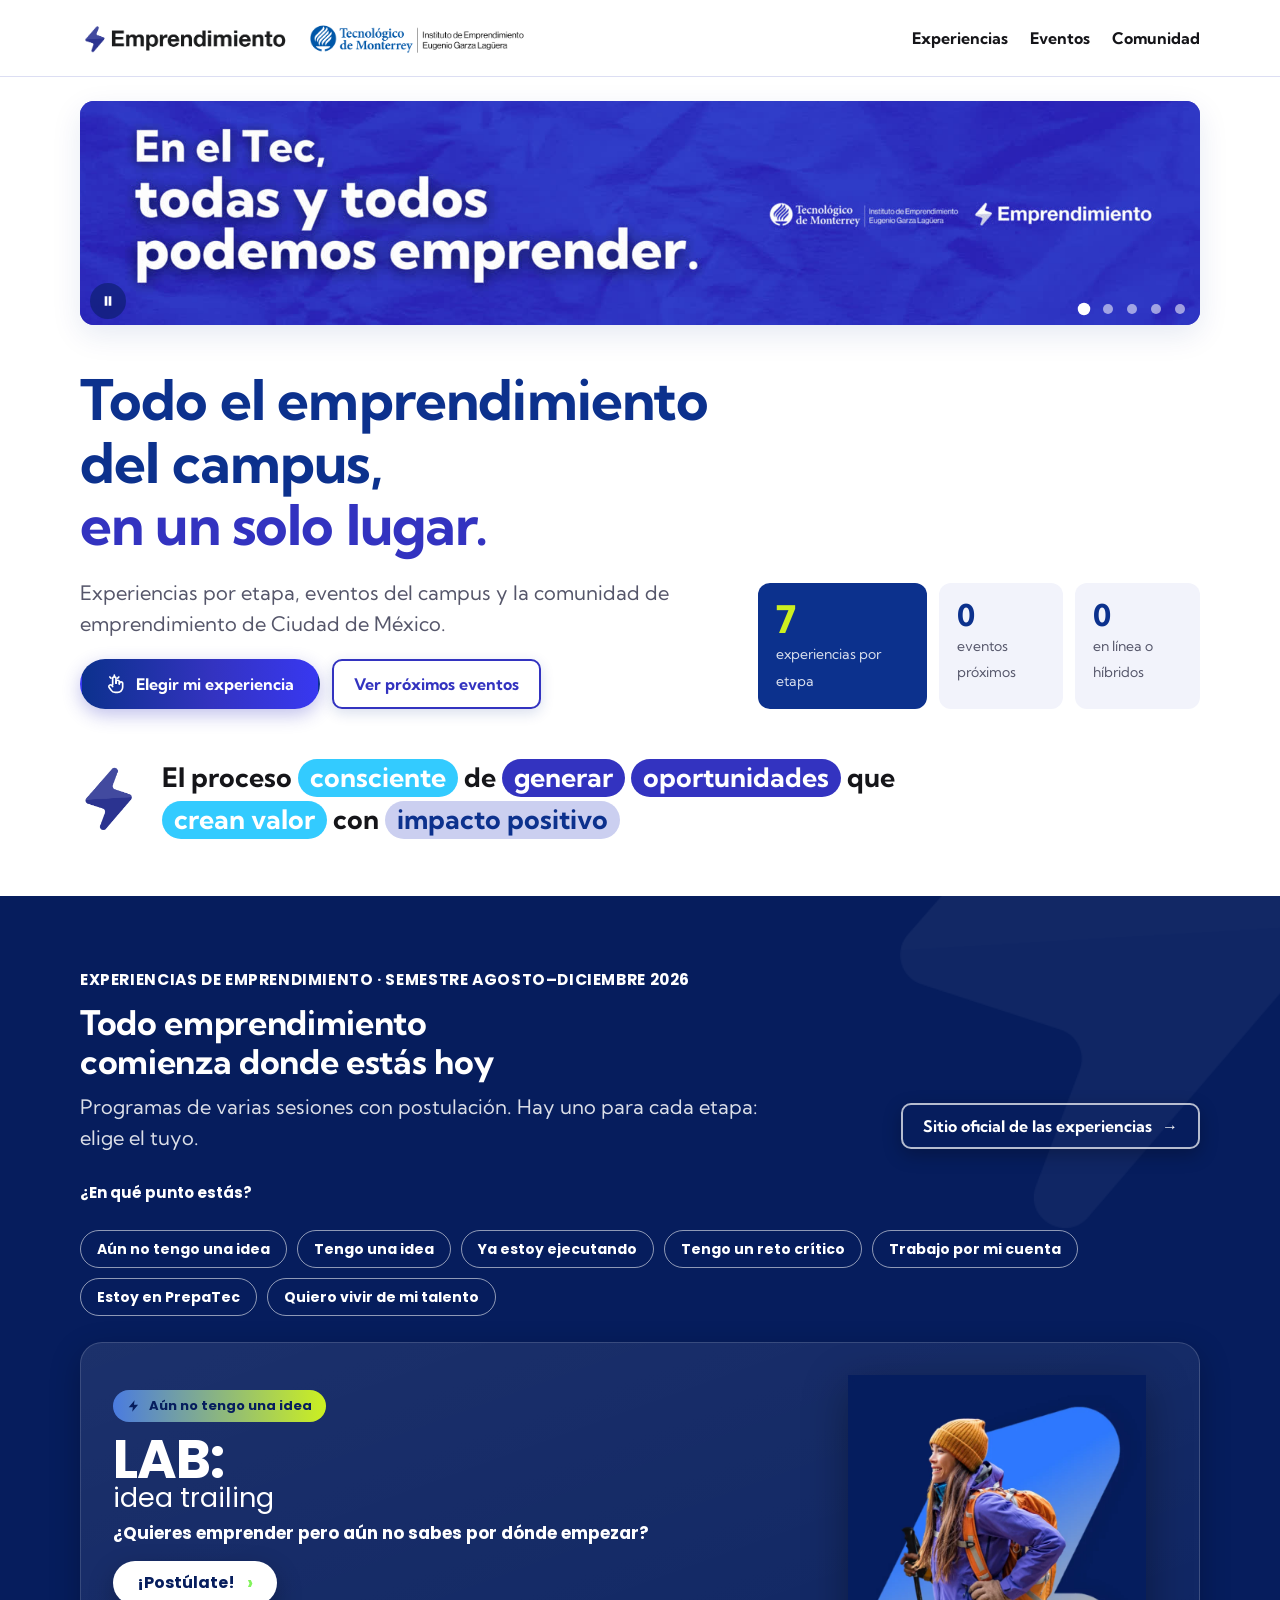
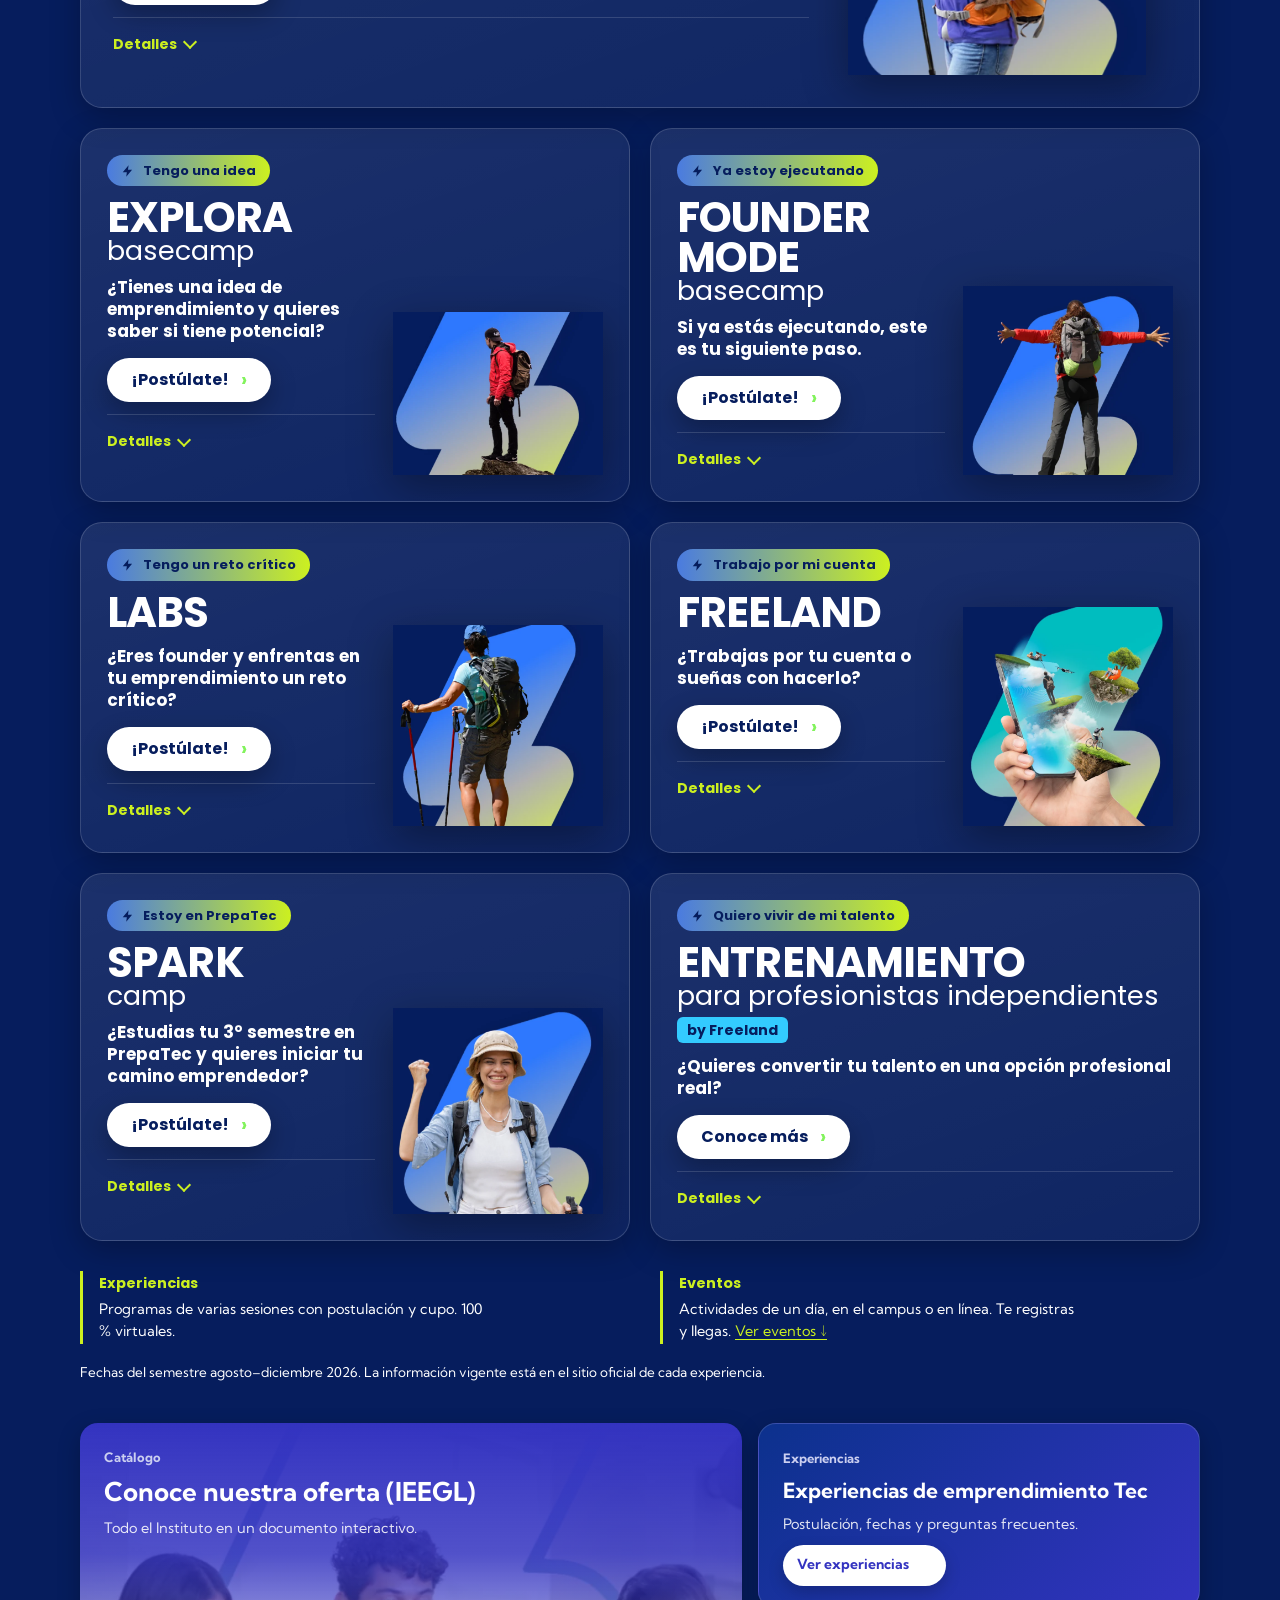
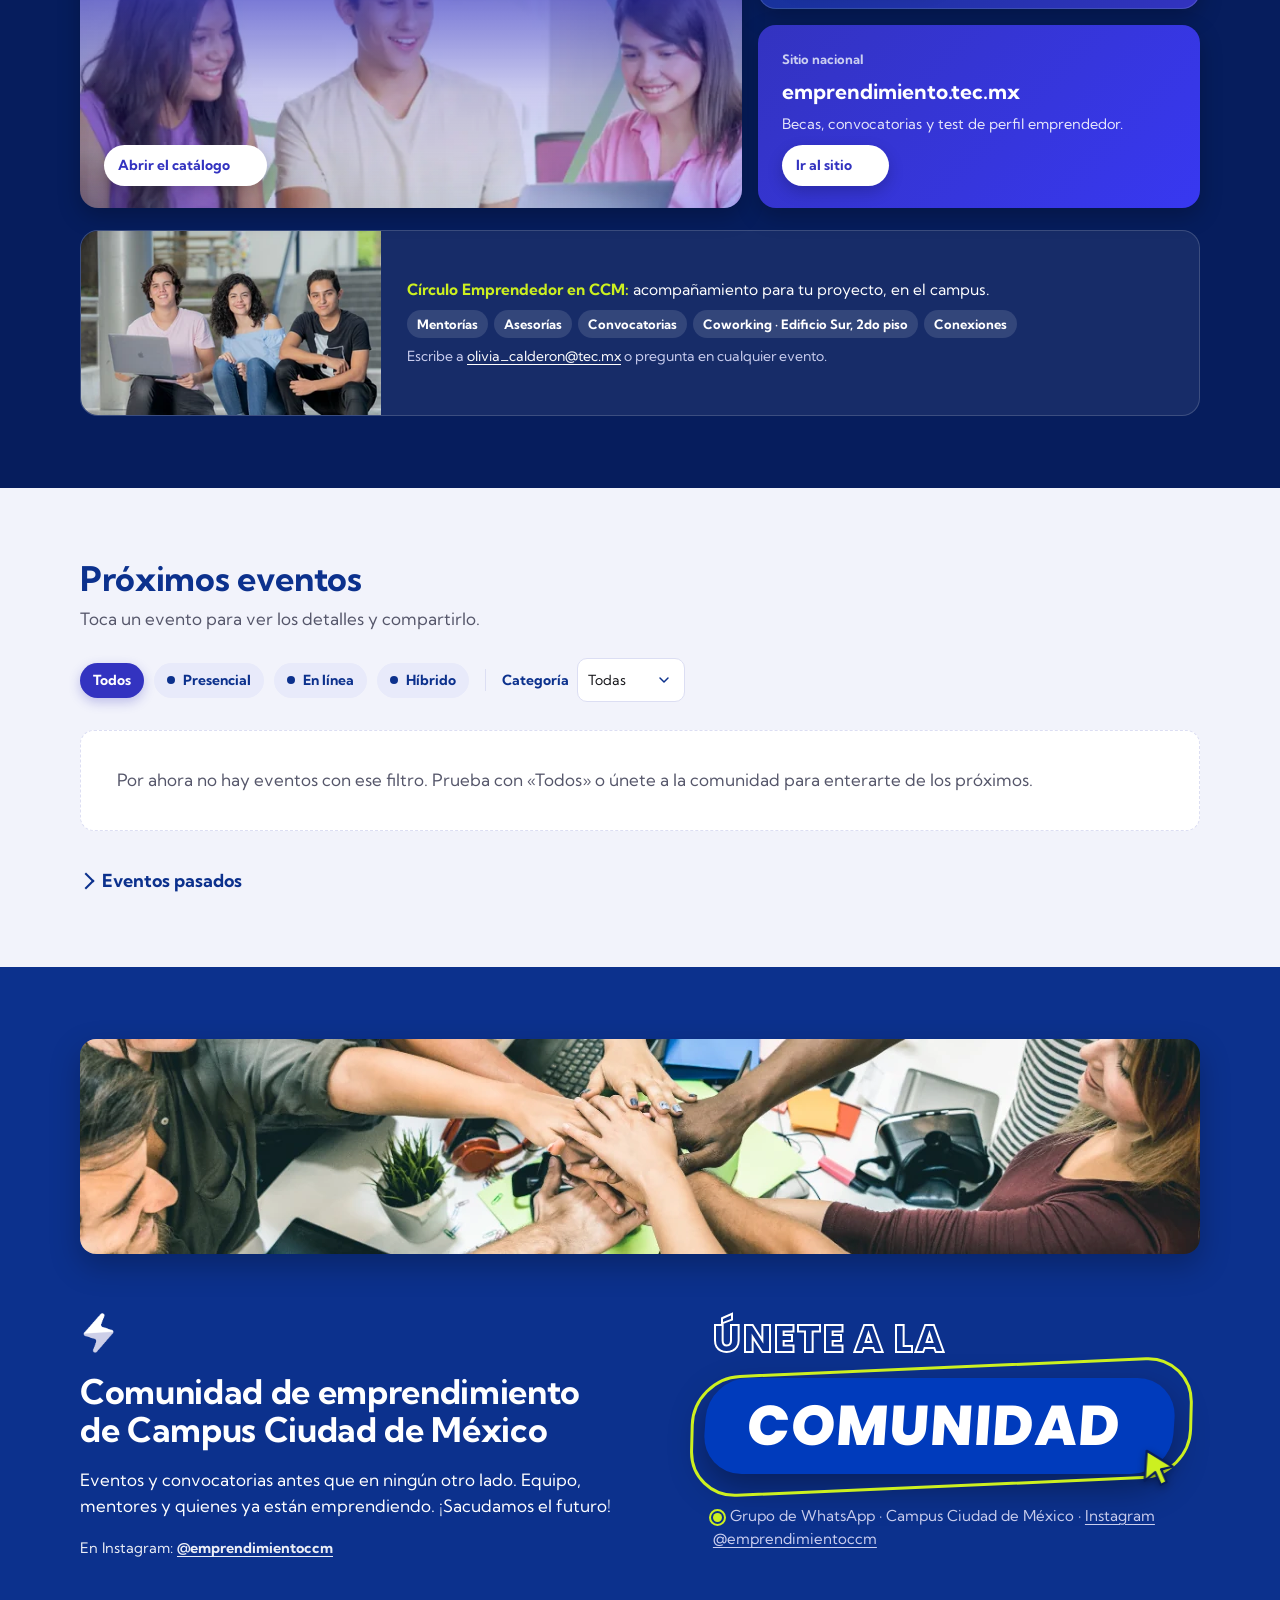
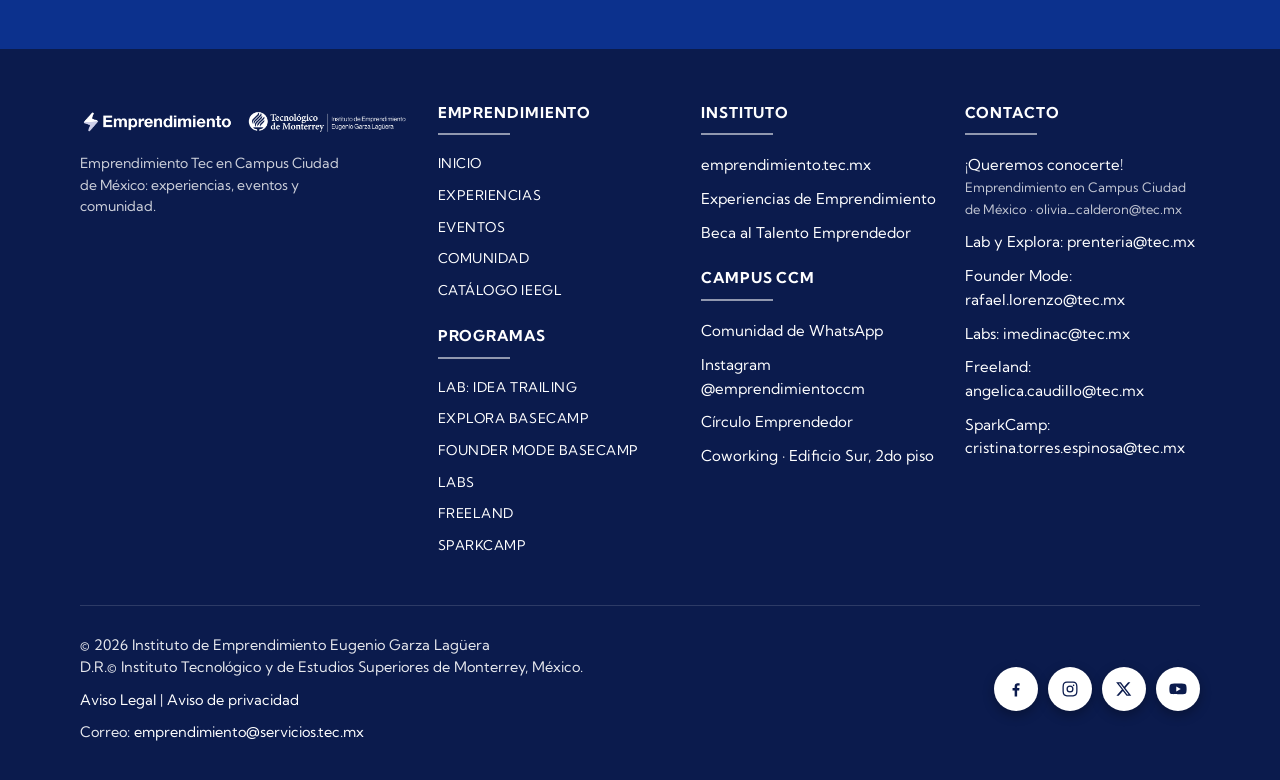
==== index.html @ 7929f02b "style(design): FINDING-006 — footer con token de color y hover lila en lugar de lima Co-Authored-By:" ====
<!doctype html>
<html lang="es">
<head>
<meta charset="utf-8">
<meta name="viewport" content="width=device-width, initial-scale=1">
<meta name="color-scheme" content="light">
<meta name="description" content="Eventos, experiencias de emprendimiento y comunidad del Instituto de Emprendimiento del Tec de Monterrey, Campus Ciudad de México.">
<meta name="theme-color" content="#3333C0">
<meta property="og:type" content="website">
<meta property="og:title" content="Emprendimiento Tec · Campus Ciudad de México">
<meta property="og:description" content="Todo el emprendimiento del campus en un solo lugar: experiencias, eventos y comunidad.">
<meta property="og:image" content="https://danielcarrascomen.github.io/emprendimiento-tec-ccm/assets/ilustracion-1.webp">
<link rel="icon" href="assets/rayo-azul.png" type="image/png">
<title>Emprendimiento Tec CCM</title>
<link rel="preconnect" href="https://fonts.googleapis.com">
<link rel="preconnect" href="https://fonts.gstatic.com" crossorigin>
<link rel="stylesheet" href="https://fonts.googleapis.com/css2?family=Kumbh+Sans:wght@400;700&family=Poppins:wght@400;700;800&display=swap">
<style>
  /* ============ Tokens — Brand Book Emprendimiento Tec 2022 V2.1 (tema claro fijo) ============ */
  :root {
    color-scheme: light;
    --indigo: #3333C0;      /* Azul Lila / Indigo — uso primario ~60% */
    --navy: #0C318D;        /* Azul Marino */
    --electric: #3838F1;    /* Azul Eléctrico */
    --cyan: #33CBFF;        /* Cyan — solo acentos, nunca texto */
    --lila: #CBCFF0;        /* Lila */
    --dark: #151519;        /* Gris Oscuro */

    --bg: #FFFFFF;
    --bg-soft: #F2F3FB;
    --surface: #FFFFFF;
    --surface-2: #F2F3FB;
    --ink: #151519;
    --ink-soft: #55566A;
    --heading: #0C318D;
    --accent: #3333C0;
    --line: #DCDEF3;
    --chip-bg: #E8EAFA;
    --chip-ink: #0C318D;
    --footer-bg: #0B1B4D;
    --footer-ink: #FFFFFF;
    --focus: #33CBFF;
    --shadow: 0 10px 30px rgba(12, 49, 141, .10);
    --btn-shadow: 0 4px 14px rgba(12, 49, 141, .16);
    --btn-shadow-hover: 0 10px 24px rgba(12, 49, 141, .24);
    /* Tokens de sistema (radio, sombra, espaciado, movimiento) */
    --r-sm: 8px; --r-md: 12px; --r-lg: 16px; --r-xl: 22px; --r-pill: 999px;
    --sh-sm: 0 2px 8px rgba(12, 49, 141, .08); --sh-md: 0 10px 30px rgba(12, 49, 141, .10); --sh-lg: 0 18px 44px rgba(12, 49, 141, .16);
    --sp-1: 4px; --sp-2: 8px; --sp-3: 12px; --sp-4: 16px; --sp-5: 24px; --sp-6: 32px; --sp-7: 48px; --sp-8: 72px;
    --ease: cubic-bezier(.2, .7, .2, 1); --t-fast: 150ms; --t-base: 220ms;
    --ring: 0 0 0 4px rgba(51, 51, 192, .18);
    --danger: #B3261E;
    /* Experiencias (UI del sitio del Instituto) */
    --xp-navy: #061D5D; --xp-lime: #CCF020; --xp-green: #82F35C; --xp-orange: #FFB548; --xp-oval: #497DE2; --xp-blue: #4A7BE0;
  }

  /* ============ Base ============ */
  * { box-sizing: border-box; }
  [hidden] { display: none !important; }
  html { scroll-behavior: smooth; }
  body {
    margin: 0;
    background: var(--bg);
    color: var(--ink);
    font-family: "Kumbh Sans", "Segoe UI", Roboto, Helvetica, Arial, sans-serif;
    font-size: 17px;
    line-height: 1.55;
    text-align: left;
    -webkit-font-smoothing: antialiased;
    overflow-x: hidden;
  }
  h1, h2, h3, h4 { margin: 0; color: var(--heading); font-weight: 700; line-height: 1.12; text-wrap: balance; }
  h1 { font-size: clamp(32px, 5vw, 56px); letter-spacing: -0.015em; }
  h2 { font-size: clamp(26px, 3.2vw, 34px); letter-spacing: -0.01em; }
  h3 { font-size: 20px; }
  p { margin: 0; }
  a { color: var(--accent); text-decoration-thickness: 1px; text-underline-offset: 3px; }
  .dark-links a { color: var(--lila); }
  img, video { display: block; max-width: 100%; }
  button { font: inherit; }
  :focus-visible { outline: 3px solid var(--focus); outline-offset: 2px; border-radius: 6px; }
  a, button, input, select, textarea, label { touch-action: manipulation; }
  section[id], [id="top"] { scroll-margin-top: 84px; }
  .skip { position: absolute; left: 12px; top: -60px; z-index: 100; background: var(--navy); color: #fff; padding: 10px 14px; border-radius: 8px; font-weight: 700; text-decoration: none; transition: top .15s; }
  .skip:focus { top: 12px; }
  .card:has(h3 a:focus-visible) { outline: 3px solid var(--focus); outline-offset: 2px; }
  .card h3 a:focus-visible { outline: none; }
  .ilu-pick label:has(input:focus-visible), .ilu-preview:has(input:focus-visible) { outline: 3px solid var(--focus); outline-offset: 2px; }
  .wrap { width: min(1120px, 100% - 40px); margin-inline: auto; }
  @media (max-width: 480px) { .wrap { width: min(1120px, 100% - 28px); } }
  .muted { color: var(--ink-soft); }
  .lede { font-size: clamp(17px, 1.6vw, 20px); max-width: 62ch; color: var(--ink-soft); }
  .stack { display: grid; gap: 14px; }
  section { padding-block: 72px; }
  @media (max-width: 720px) { section { padding-block: 48px; } }

  /* ============ Botones y chips ============ */
  .btn {
    display: inline-flex; align-items: center; justify-content: center; gap: 10px;
    padding: 13px 20px; border-radius: 10px; border: 2px solid transparent;
    font-weight: 700; font-size: 16px; line-height: 1; cursor: pointer; text-decoration: none; min-height: 44px; user-select: none;
    box-shadow: var(--btn-shadow);
    transition: transform var(--t-fast) var(--ease), box-shadow var(--t-fast) var(--ease), background var(--t-fast) var(--ease), color var(--t-fast) var(--ease);
  }
  .btn:hover { transform: translateY(-1px); box-shadow: var(--btn-shadow-hover); }
  .btn:active { transform: translateY(0) scale(.98); box-shadow: var(--btn-shadow); }
  .btn:focus-visible { outline: none; box-shadow: var(--ring), var(--btn-shadow); }
  /* Botón primario: degradado oficial Indigo → Azul Eléctrico (brandbook p.12) */
  .btn-primary {
    background: linear-gradient(90deg, var(--navy) 0%, var(--indigo) 55%, var(--electric) 100%);
    color: #FFFFFF; border-color: transparent; border-radius: 999px; padding-inline: 24px;
    box-shadow: 0 6px 18px rgba(51, 51, 192, .30);
  }
  .btn-primary.btn-sm { padding-inline: 18px; }
  .btn .hand { width: 20px; height: 20px; flex: none; }
  .btn-primary:hover { box-shadow: 0 12px 28px rgba(56, 56, 241, .40); transform: translateY(-2px); }
  .btn-primary:active { transform: translateY(0); }
  .btn .arrow { transition: transform .15s ease; }
  .btn:hover .arrow { transform: translateX(3px); }
  .btn-secondary { background: var(--surface); color: var(--indigo); border-color: var(--indigo); }
  .btn-secondary:hover { background: var(--chip-bg); }
  .btn-white { background: #FFFFFF; color: var(--indigo); box-shadow: 0 6px 18px rgba(0, 0, 0, .25); }
  .btn-sm { padding: 9px 14px; font-size: 14px; border-radius: var(--r-sm); min-height: 40px; }
  @media (pointer: coarse) { .btn-sm { min-height: 44px; } .chip { min-height: 44px; padding-block: 8px; } .xp-tab { min-height: 44px; } nav.main a { padding: 12px 4px; } .prog-more summary { min-height: 44px; } .ev-back { min-height: 44px; } }
  .btn-ghost { background: var(--surface); color: var(--ink); border-color: var(--line); }
  .btn-ghost:hover { border-color: var(--indigo); color: var(--indigo); }
  .btn-danger { background: var(--surface); color: var(--danger); border-color: var(--line); }
  .btn-danger:hover { background: #FDECEC; border-color: var(--danger); }
  .btn[disabled] { opacity: .55; cursor: not-allowed; transform: none; }

  .chip {
    display: inline-flex; align-items: center; gap: 8px;
    padding: 6px 12px; border-radius: 999px; font-size: 14px; font-weight: 700;
    background: var(--chip-bg); color: var(--chip-ink); border: 1px solid transparent; cursor: pointer;
    transition: background var(--t-fast) var(--ease), color var(--t-fast) var(--ease), box-shadow var(--t-fast) var(--ease);
  }
  .filters .chip:hover { background: var(--lila); }
  .chip:focus-visible { outline: none; box-shadow: var(--ring); }
  .chip[aria-pressed="true"] { background: var(--indigo); color: #FFFFFF; box-shadow: 0 4px 12px rgba(51, 51, 192, .28); }
  .dot { width: 8px; height: 8px; border-radius: 50%; background: currentColor; }

  /* ============ Header ============ */
  header.site { position: sticky; top: 0; z-index: 20; background: var(--bg); border-bottom: 1px solid var(--line); }
  header.site .wrap { display: flex; align-items: center; justify-content: space-between; gap: 16px; min-height: 76px; }
  .brand { display: flex; align-items: center; padding-block: 6px; }
  .brand img { height: 44px; width: auto; max-width: none; }
  .brand-compact, .brand-icon { display: none; }
  @media (max-width: 900px) { .brand-wide { display: none; } .brand-compact { display: block; } }
  @media (max-width: 480px) { .brand-compact { display: none; } .brand-icon { display: block; height: 34px; } nav.main { gap: 16px; } nav.main a { font-size: 14px; } }
  @media (max-width: 760px) { .brand img { height: 36px; } header.site .wrap { min-height: 62px; } }
  nav.main { display: flex; gap: 22px; align-items: center; }
  nav.main a { color: var(--ink); text-decoration: none; font-weight: 700; font-size: 16px; white-space: nowrap; }
  nav.main a:hover { color: var(--accent); text-decoration: underline; }
  @media (max-width: 760px) { nav.main { gap: 14px; } nav.main a { font-size: 14px; } }
  @media (max-width: 380px) { nav.main { gap: 10px; } nav.main a { font-size: 13px; } }

  /* ============ Hero ============ */
  .hero { padding-block: 24px 56px; }
  .carousel { position: relative; aspect-ratio: 5 / 1; border-radius: 14px; overflow: hidden; background: var(--indigo); box-shadow: var(--shadow); }
  .carousel .slide { position: absolute; inset: 0; opacity: 0; transition: opacity .8s ease; }
  .carousel .slide.on { opacity: 1; }
  .carousel img, .carousel video { width: 100%; height: 100%; object-fit: cover; object-position: center; background: var(--indigo); }
  .carousel .dots { position: absolute; right: 8px; bottom: 0; display: flex; gap: 0; align-items: center; }
  .carousel .dots button { width: 24px; height: 32px; border: 0; background: transparent; cursor: pointer; padding: 0; display: grid; place-items: center; }
  .carousel .dots button::before { content: ""; width: 10px; height: 10px; border-radius: 50%; background: rgba(255,255,255,.55); transition: transform .15s, background .15s; }
  .carousel .dots button[aria-current="true"]::before { background: #FFFFFF; transform: scale(1.25); }
  .carousel .dots button:focus-visible { outline-offset: -3px; }
  .carousel .pause { position: absolute; left: 10px; bottom: 6px; width: 36px; height: 36px; border-radius: 50%; border: 0; background: rgba(6, 29, 93, .55); color: #fff; cursor: pointer; display: grid; place-items: center; padding: 0; backdrop-filter: blur(4px); }
  .carousel .pause svg { width: 16px; height: 16px; fill: currentColor; }
  .carousel .pause:hover { background: rgba(6, 29, 93, .8); }
  @media (pointer: coarse) { .carousel .dots button { width: 28px; height: 44px; } .carousel .pause { width: 44px; height: 44px; } }
  /* Celular: el banner ocupa todo el ancho y se recorta al lado del texto (versión "movil" del video, 3:1) */
  @media (max-width: 640px) {
    .hero { padding-top: 0; }
    .carousel { aspect-ratio: 3 / 1; border-radius: 0; width: 100vw; margin-left: calc(50% - 50vw); box-shadow: none; }
    .carousel .slide.contain img { object-fit: contain; }
    .carousel .dots { right: 10px; bottom: 8px; }
  }
  .hero-grid { display: grid; grid-template-columns: 1.3fr .9fr; gap: 40px; align-items: end; margin-top: 44px; }
  @media (max-width: 860px) { .hero-grid { grid-template-columns: 1fr; gap: 26px; margin-top: 30px; } }
  .hero-copy { display: grid; gap: 20px; }
  .hero-copy h1 span { color: var(--accent); display: inline-block; }
  .cta-row { display: flex; flex-wrap: wrap; gap: 12px; }
  @media (max-width: 480px) { .cta-row .btn { width: 100%; } }
  .stats { display: grid; grid-template-columns: 1.35fr 1fr 1fr; gap: 12px; }
  .stats .stat:first-child { background: var(--navy); color: #fff; }
  .stats .stat:first-child b { color: var(--xp-lime); font-size: 38px; }
  .stats .stat:first-child span { color: rgba(255,255,255,.85); }
  .stat { background: var(--surface-2); border-radius: 12px; padding: 16px 18px; }
  .stat b { display: block; font-size: 30px; color: var(--heading); font-variant-numeric: tabular-nums; line-height: 1.1; }
  .stat span { font-size: 14px; color: var(--ink-soft); }
  @media (max-width: 480px) { .stats { grid-template-columns: 1fr 1fr; } .stats .stat:last-child { grid-column: 1 / -1; } }

  .definicion { display: flex; align-items: center; gap: 24px; margin-top: 48px; }
  .def-rayo { height: 70px; width: auto; flex: none; animation: float 5s var(--ease) infinite; }
  @keyframes float { 0%, 100% { transform: translateY(0) rotate(-2deg); } 50% { transform: translateY(-6px) rotate(2deg); } }
  .definicion p { font-weight: 700; font-size: clamp(19px, 2.1vw, 27px); line-height: 1.55; color: var(--ink); max-width: 46ch; }
  .definicion mark { color: #FFFFFF; padding: 1px 12px 3px; border-radius: 999px; font-weight: 700; white-space: nowrap; }
  .m-cyan { background: var(--cyan); } .m-indigo { background: var(--indigo); } .m-lila { background: var(--lila); color: var(--navy) !important; }
  @media (max-width: 560px) { .definicion { flex-direction: column; align-items: flex-start; gap: 14px; margin-top: 36px; } .def-rayo { height: 52px; } .definicion mark { padding-inline: 8px; } }

  /* ============ Experiencias de Emprendimiento — programas estrella (UI del sitio del Instituto) ============ */
  .sr-only { position: absolute; width: 1px; height: 1px; overflow: hidden; clip: rect(0 0 0 0); white-space: nowrap; }
  .xp { background: var(--xp-navy); color: #FFFFFF; position: relative; overflow: hidden; }
  .xp::before { content: ""; position: absolute; right: -8%; top: -10%; width: 42vw; max-width: 620px; aspect-ratio: 421 / 507; background: url("assets/rayo-blanco.png") center / contain no-repeat; opacity: .05; pointer-events: none; }
  .xp .wrap { position: relative; }
  .xp h2, .xp h3, .xp p { color: #FFFFFF; }
  .xp .lede { color: rgba(255, 255, 255, .86); }
  .xp-eyebrow { font-family: Poppins, "Kumbh Sans", sans-serif; font-size: 15.5px; color: var(--xp-lime); font-weight: 700; margin-bottom: 12px; text-transform: uppercase; letter-spacing: .04em; }
  .xp-outline { color: #FFFFFF; border-color: rgba(255, 255, 255, .7); background: transparent; box-shadow: 0 6px 18px rgba(0, 0, 0, .25); }
  .xp-outline:hover { border-color: #FFFFFF; background: rgba(255, 255, 255, .08); }
  .xp-tabs { display: flex; flex-wrap: wrap; gap: 10px; margin: 26px 0 6px; }
  .xp-tabs-label { font-family: Poppins, "Kumbh Sans", sans-serif; font-weight: 700; font-size: 15px; color: var(--xp-lime); margin-top: 28px; }
  .xp-tab { font: 700 14px/1 Poppins, "Kumbh Sans", sans-serif; color: #FFFFFF; background: transparent; border: 1.5px solid rgba(255, 255, 255, .55); border-radius: 999px; padding: 11px 16px; cursor: pointer; transition: background .15s, color .15s, border-color .15s; }
  .xp-tab:hover { border-color: #FFFFFF; }
  .xp-tab[aria-pressed="true"] { background: var(--xp-lime); color: var(--xp-navy); border-color: var(--xp-lime); }
  @media (max-width: 480px) { .xp-tab { padding: 9px 13px; font-size: 13px; } }

  .xp-note { display: grid; grid-template-columns: 1fr 1fr; gap: 20px 40px; margin-top: 30px; }
  @media (max-width: 720px) { .xp-note { grid-template-columns: 1fr; } }
  .xp-note div { border-left: 3px solid var(--xp-lime); padding: 2px 0 2px 16px; font-size: 14.5px; line-height: 1.5; max-width: 52ch; }
  .xp-note b { color: var(--xp-lime); display: block; margin-bottom: 4px; font-family: Poppins, "Kumbh Sans", sans-serif; }

  .prog-grid { display: grid; grid-template-columns: 1fr 1fr; gap: 20px; margin-top: 26px; }
  @media (max-width: 900px) { .prog-grid { grid-template-columns: 1fr; } }
  .prog {
    position: relative; display: grid; grid-template-columns: 1fr 210px; gap: 18px; padding: 26px;
    background: linear-gradient(160deg, rgba(255,255,255,.09), rgba(255,255,255,.04)); border: 1px solid rgba(255, 255, 255, .16); border-radius: 22px; overflow: hidden;
    box-shadow: 0 10px 30px rgba(0, 0, 0, .25); transition: transform .18s ease, box-shadow .18s ease, border-color .18s ease; scroll-margin-top: 90px;
  }
  .prog:hover { transform: translateY(-3px); box-shadow: 0 18px 40px rgba(0, 0, 0, .35); border-color: rgba(204, 240, 32, .55); }
  .prog.hl { border-color: var(--xp-lime); box-shadow: 0 0 0 3px rgba(204, 240, 32, .35), 0 18px 40px rgba(0, 0, 0, .35); }
  .prog.compact { grid-template-columns: 1fr; }
  @media (min-width: 901px) { .prog.featured { grid-column: 1 / -1; grid-template-columns: 1.25fr 340px; padding: 32px; } .prog.featured .prog-body { align-content: center; } .prog.featured .prog-art { align-items: center; } .prog.featured .prog-art img { max-height: 300px; } .prog.featured .xp-wm .top { font-size: clamp(38px, 4.2vw, 54px); } .prog.featured .prog-desc { font-size: 16px; max-width: 60ch; } }
  .prog-art { display: flex; align-items: flex-end; justify-content: center; min-height: 250px; }
  .prog-art img { max-height: 250px; width: auto; max-width: 100%; object-fit: contain; margin-inline: auto; filter: drop-shadow(0 12px 22px rgba(0,0,0,.35)); }
  @media (max-width: 560px) { .prog { grid-template-columns: 1fr; padding: 20px; } .prog-art { order: -1; min-height: 190px; } .prog-art img { max-height: 190px; } }
  .prog-body { display: grid; gap: 12px; align-content: start; font-family: Poppins, "Kumbh Sans", sans-serif; min-width: 0; }
  .prog-stage { display: inline-flex; align-items: center; gap: 8px; width: max-content; max-width: 100%; background: linear-gradient(90deg, var(--xp-blue), var(--xp-lime)); color: var(--xp-navy); font: 700 13px/1.2 Poppins, "Kumbh Sans", sans-serif; padding: 8px 14px; border-radius: 999px; }
  .prog-stage svg { width: 14px; height: 14px; flex: none; fill: var(--xp-navy); }
  .xp-wm { line-height: .95; text-wrap: balance; }
  .xp-wm .top { display: block; font-weight: 700; font-size: clamp(30px, 3.4vw, 42px); letter-spacing: -0.02em; text-transform: uppercase; }
  .xp-wm .sub { display: block; font-weight: 400; font-size: clamp(20px, 2.2vw, 27px); }
  .prog-q { font-weight: 700; font-size: 17px; line-height: 1.3; }
  .xp-punch { font-weight: 800; text-transform: uppercase; font-size: clamp(17px, 1.7vw, 21px); line-height: 1.1; letter-spacing: -0.01em; display: grid; gap: 3px; max-width: 26ch; margin: 0; }
  .xp-punch .lime { color: var(--xp-lime); } .xp-punch .green { color: var(--xp-green); } .xp-punch .orange { color: var(--xp-orange); } .xp-punch .white { color: #FFFFFF; }
  .xp-punch .oval { position: relative; display: inline-block; }
  .xp-punch .oval svg { position: absolute; left: -5%; top: -22%; width: 110%; height: 144%; pointer-events: none; overflow: visible; }
  .prog-desc { font-size: 15px; color: rgba(255, 255, 255, .92); line-height: 1.5; }
  .prog-facts { list-style: none; margin: 0; padding: 0; display: grid; gap: 7px; font-size: 14px; }
  .prog-facts li { display: flex; gap: 8px; align-items: flex-start; line-height: 1.4; }
  .prog-facts li::before { content: ""; width: 13px; height: 15px; flex: none; margin-top: 3px; background: url("assets/rayo-blanco.png") center / contain no-repeat; }
  .prog-para { font-size: 13.5px; color: var(--lila); line-height: 1.45; }
  .prog-para b { color: var(--xp-lime); }
  .prog-cta { display: flex; flex-wrap: wrap; gap: 12px 18px; align-items: center; margin-top: 4px; }
  .xp-pill { display: inline-flex; align-items: center; gap: 12px; background: #FFFFFF; color: var(--xp-navy); font: 700 16px/1 Poppins, "Kumbh Sans", sans-serif; padding: 14px 24px; border-radius: 999px; text-decoration: none; box-shadow: 0 10px 26px rgba(0, 0, 0, .28); transition: transform .15s ease, box-shadow .15s ease; }
  .xp-pill:hover { transform: translateY(-2px); box-shadow: 0 16px 34px rgba(0, 0, 0, .35); }
  .xp-pill .tick { color: var(--xp-green); font-size: 1.15em; line-height: 0; }
  .xp-more { font-family: Poppins, "Kumbh Sans", sans-serif; color: rgba(255, 255, 255, .9); font-size: 14px; }
  .prog-contact { font-size: 13px; color: rgba(255, 255, 255, .75); }
  .prog-by { display: inline-block; width: max-content; background: var(--cyan); color: var(--xp-navy); font: 700 14px/1 Poppins, "Kumbh Sans", sans-serif; padding: 6px 10px; border-radius: 6px; margin-top: -4px; }
  .prog-more { display: grid; gap: 10px; border-top: 1px solid rgba(255,255,255,.14); padding-top: 10px; }
  .prog-more summary { cursor: pointer; list-style: none; font: 700 14px/1 Poppins, "Kumbh Sans", sans-serif; color: var(--xp-lime); display: inline-flex; align-items: center; gap: 8px; min-height: 32px; width: max-content; }
  .prog-more summary::-webkit-details-marker { display: none; }
  .prog-more summary::after { content: ""; width: 8px; height: 8px; border-right: 2px solid currentColor; border-bottom: 2px solid currentColor; transform: rotate(45deg); transition: transform .2s var(--ease); margin-top: -3px; }
  .prog-more[open] summary::after { transform: rotate(-135deg); margin-top: 3px; }
  .prog-more summary:hover { text-decoration: underline; }
  .prog-contact a { color: var(--lila); }
  .xp-foot { margin-top: 18px; font-size: 13.5px; color: rgba(255,255,255,.7); }

  /* Recursos: tarjetas-botón con el degradado oficial */
  .resources { margin-top: 40px; display: grid; grid-template-columns: 1.5fr 1fr; gap: 16px; }
  .resources .res:first-child { grid-row: span 2; background: linear-gradient(180deg, var(--indigo) 0%, rgba(51,51,192,.85) 34%, rgba(51,51,192,.25) 70%, rgba(51,51,192,.1) 100%), url("assets/catalogo-portada.webp") center bottom / cover no-repeat; min-height: 380px; }
  .resources .res:first-child .go { background: #fff; }
  .resources .res:first-child b { font-size: 26px; }
  @media (max-width: 860px) { .resources { grid-template-columns: 1fr; } .resources .res:first-child { grid-row: auto; } }
  .res {
    position: relative; display: flex; flex-direction: column; gap: 10px; padding: 24px 24px 22px; border-radius: 18px;
    background: linear-gradient(135deg, var(--indigo) 0%, var(--electric) 100%); color: #FFFFFF; text-decoration: none;
    box-shadow: 0 8px 22px rgba(0, 0, 0, .25); transition: transform .18s ease, box-shadow .18s ease; overflow: hidden;
  }
  .res:nth-child(2) { background: linear-gradient(135deg, var(--navy) 0%, var(--indigo) 100%); border: 1px solid rgba(255,255,255,.14); }
  .res:hover { transform: translateY(-3px); box-shadow: 0 16px 34px rgba(0, 0, 0, .35); }
  .res small { font-size: 13px; font-weight: 700; color: var(--lila); }
  .res b { color: #FFFFFF; font-size: 21px; line-height: 1.15; }
  .res span { font-size: 14.5px; color: rgba(255, 255, 255, .88); }
  .res .go { margin-top: auto; padding-top: 8px; display: inline-flex; align-items: center; gap: 8px; background: #FFFFFF; color: var(--indigo); font-weight: 700; font-size: 14px; padding: 9px 14px; border-radius: 999px; width: max-content; box-shadow: 0 6px 16px rgba(0,0,0,.2); }
  .res .go .arrow { transition: transform .15s ease; }
  .res:hover .go .arrow { transform: translateX(3px); }

  /* Círculo Emprendedor: tarjeta con foto */
  .circulo { margin-top: 22px; display: grid; grid-template-columns: 300px 1fr; gap: 0; background: rgba(255, 255, 255, .07); border: 1px solid rgba(255, 255, 255, .16); border-radius: 18px; overflow: hidden; }
  .circulo img { width: 100%; height: 100%; object-fit: cover; object-position: center; display: block; }
  .circulo .txt { padding: 22px 26px; font-size: 15.5px; align-self: center; display: grid; gap: 8px; }
  .circulo .txt b { color: var(--xp-lime); }
  .circulo .tags { display: flex; flex-wrap: wrap; gap: 6px; }
  .circulo .tags span { font-size: 13px; font-weight: 700; background: rgba(255,255,255,.12); border-radius: 999px; padding: 4px 10px; }
  @media (max-width: 760px) { .circulo { grid-template-columns: 1fr; } .circulo img { max-height: 220px; } }
  .sec-head .btn { margin-bottom: 4px; }

  /* ============ Eventos ============ */
  #eventos { background: var(--bg-soft); }
  .sec-head { display: flex; flex-wrap: wrap; align-items: end; justify-content: space-between; gap: 16px; margin-bottom: 26px; }
  .filters { display: flex; flex-wrap: wrap; gap: 10px; align-items: center; margin-bottom: 28px; }
  .filters .sep { width: 1px; height: 22px; background: var(--line); margin-inline: 6px; }
  @media (max-width: 480px) { .filters .sep { display: none; } }
  .grid { display: grid; grid-template-columns: repeat(3, 1fr); gap: 22px; }
  @media (max-width: 980px) { .grid { grid-template-columns: repeat(2, 1fr); } }
  @media (max-width: 640px) { .grid { grid-template-columns: 1fr; } }
  .card {
    background: var(--surface); border-radius: var(--r-lg); overflow: hidden; border: 1px solid var(--line); box-shadow: var(--sh-sm);
    display: flex; flex-direction: column; transition: transform var(--t-base) var(--ease), box-shadow var(--t-base) var(--ease), border-color var(--t-base) var(--ease); position: relative;
  }
  .card:hover { transform: translateY(-3px); box-shadow: var(--sh-lg); border-color: var(--lila); }
  .card .media { aspect-ratio: 16 / 9; background: #FFFFFF; cursor: pointer; }
  .card .media img { width: 100%; height: 100%; object-fit: cover; object-position: center; }
  .card .body { padding: 18px 20px 20px; display: grid; gap: 12px; flex: 1; }
  .card .top { display: flex; justify-content: space-between; align-items: start; gap: 10px; }
  .card h3 a { color: inherit; text-decoration: none; }
  .card h3 a:hover { text-decoration: underline; }
  .card h3 a::after { content: ""; position: absolute; inset: 0; }   /* toda la tarjeta abre el evento */
  .card .actions { position: relative; z-index: 1; }
  .date { display: flex; align-items: baseline; gap: 7px; color: var(--heading); font-weight: 700; font-variant-numeric: tabular-nums; }
  .date .day { font-size: 34px; line-height: 1; }
  .date .rest { font-size: 15px; }
  .meta { font-size: 15px; color: var(--ink-soft); }
  .card .desc { font-size: 15.5px; }
  .card .actions { display: flex; flex-wrap: wrap; gap: 10px; margin-top: auto; padding-top: 6px; align-items: center; }
  .card .actions a.cal { font-size: 14px; font-weight: 700; }
  .card .admin-tools { display: none; gap: 8px; }
  body.admin .card .admin-tools { display: flex; }
  .modal-pill { font-size: 13px; padding: 4px 10px; cursor: default; }
  .chip.draft { background: #FFF3CD; color: #7A5A00; }
  .empty { padding: 36px; text-align: left; background: var(--surface); border: 1px dashed var(--line); border-radius: 14px; color: var(--ink-soft); }
  details.past { margin-top: 36px; }
  details.past summary { cursor: pointer; font-weight: 700; color: var(--heading); font-size: 18px; list-style: none; display: flex; align-items: center; gap: 10px; }
  details.past summary::-webkit-details-marker { display: none; }
  details.past summary::before { content: ""; width: 10px; height: 10px; border-right: 2px solid currentColor; border-bottom: 2px solid currentColor; transform: rotate(-45deg); transition: transform .2s; }
  details.past[open] summary::before { transform: rotate(45deg); }
  .past-list { margin-top: 16px; display: grid; gap: 10px; }
  .past-item { display: grid; grid-template-columns: 120px 1fr auto; gap: 14px; align-items: center; padding: 12px 16px; background: var(--surface); border: 1px solid var(--line); border-radius: 12px; font-size: 15px; text-decoration: none; color: inherit; }
  .past-item:hover { border-color: var(--indigo); }
  @media (max-width: 640px) { .past-item { grid-template-columns: 1fr; gap: 4px; } }

  /* ============ Pantalla individual del evento (#evento/ID) ============ */
  .event-view { display: none; padding-block: 24px 56px; }
  body.viewing-event .event-view { display: block; }
  body.viewing-event main { display: none; }
  .ev-back { display: inline-flex; align-items: center; gap: 6px; font-weight: 700; color: var(--heading); text-decoration: none; margin-bottom: 18px; }
  .ev-back:hover { text-decoration: underline; }
  .ev-layout { display: grid; grid-template-columns: 1.15fr .85fr; gap: 32px; align-items: start; }
  @media (max-width: 860px) { .ev-layout { grid-template-columns: 1fr; gap: 22px; } }
  .ev-media { border-radius: 18px; overflow: hidden; border: 1px solid var(--line); background: #FFFFFF; aspect-ratio: 16 / 9; box-shadow: var(--shadow); }
  .ev-media img { width: 100%; height: 100%; object-fit: cover; object-position: center; display: block; }
  .ev-head { display: grid; gap: 12px; margin-top: 20px; }
  .ev-chips { display: flex; flex-wrap: wrap; gap: 8px; }
  .ev-title { font-size: clamp(26px, 4vw, 38px); line-height: 1.15; }
  .ev-desc { font-size: 17px; }
  .ev-detalle { display: grid; gap: 12px; margin-top: 8px; font-size: 16px; }
  .ev-detalle p { white-space: pre-line; }
  .ev-aside { background: var(--surface); border: 1px solid var(--line); border-radius: 18px; padding: 22px; display: grid; gap: 16px; position: sticky; top: 90px; box-shadow: var(--shadow); }
  @media (max-width: 860px) { .ev-aside { position: static; } }
  .ev-fact { display: grid; grid-template-columns: 26px 1fr; gap: 10px; align-items: start; font-size: 15.5px; }
  .ev-fact svg { width: 22px; height: 22px; stroke: var(--indigo); fill: none; stroke-width: 2; stroke-linecap: round; stroke-linejoin: round; }
  .ev-fact b { display: block; color: var(--heading); }
  .ev-actions { display: grid; gap: 10px; }
  .ev-share { display: flex; flex-wrap: wrap; gap: 8px; }
  .ev-share .btn { flex: 1; }
  .ev-share-title { display: block; font-size: 14px; color: var(--heading); margin-bottom: 8px; }
  .ev-admin { display: none; gap: 8px; } body.admin .ev-admin { display: flex; }

  /* ============ Comunidad ============ */
  #comunidad { background: var(--navy); color: #FFFFFF; }
  #comunidad h2, #comunidad p { color: #FFFFFF; }
  #comunidad .strip { width: 100%; border-radius: 16px; display: block; margin-bottom: 40px; box-shadow: 0 12px 30px rgba(0,0,0,.25); object-fit: cover; object-position: center; }
  @media (max-width: 640px) { #comunidad .strip { aspect-ratio: 3 / 1; margin-bottom: 28px; } }
  .band { display: grid; grid-template-columns: 1.1fr .9fr; gap: 44px; align-items: center; }
  @media (max-width: 860px) { .band { grid-template-columns: 1fr; gap: 30px; } }
  .band .copy { display: grid; gap: 18px; }
  .band .rayo { height: 44px; width: auto; }
  .band .lila { color: var(--lila); }
  #comunidad .wa-note { font-size: 14.5px; opacity: .92; }
  .join { display: grid; justify-items: start; gap: 4px; font-family: Poppins, "Kumbh Sans", sans-serif; padding: 26px 26px 26px 10px; justify-self: center; }
  @media (max-width: 860px) { .join { justify-self: start; padding-inline: 6px 24px; } }
  .join-hollow { font-weight: 800; text-transform: uppercase; font-size: clamp(24px, 3vw, 40px); letter-spacing: .05em; line-height: 1; color: transparent; -webkit-text-stroke: 2px #FFFFFF; paint-order: stroke fill; padding-left: 8px; }
  @supports not (-webkit-text-stroke: 1px #fff) { .join-hollow { color: #FFFFFF; } }
  .join-btn {
    position: relative; display: inline-block; margin-top: 16px; background: #003BBC; color: #FFFFFF;
    font-weight: 800; text-transform: uppercase; font-size: clamp(28px, 4.4vw, 56px); letter-spacing: .02em; line-height: 1;
    padding: 20px 54px 20px 42px; border-radius: 40px; text-decoration: none; transform: skewX(-4deg);
    box-shadow: 0 14px 34px rgba(0, 0, 0, .35); transition: transform .15s ease, box-shadow .15s ease;
  }
  @media (max-width: 480px) { .join-btn { padding: 16px 40px 16px 30px; } }
  .join-btn:hover { transform: skewX(-4deg) translateY(-3px); box-shadow: 0 20px 44px rgba(0, 0, 0, .45); }
  .join-btn:focus-visible { outline: 3px solid var(--cyan); outline-offset: 6px; }
  .join-outline { position: absolute; inset: -12px -18px -14px -14px; border: 3px solid #CCF020; border-radius: 48px; transform: rotate(-2.5deg); pointer-events: none; }
  .join-cursor { position: absolute; right: -8px; bottom: -16px; width: clamp(34px, 3.4vw, 48px); height: auto; filter: drop-shadow(0 2px 4px rgba(0,0,0,.35)); }
  .join-note { margin-top: 26px; font-family: "Kumbh Sans", sans-serif; font-size: 15px; color: var(--lila); padding-left: 8px; }

  /* ============ Footer (estilo emprendimiento.tec.mx) ============ */
  footer.site { background: var(--footer-bg); color: var(--footer-ink); padding-block: 56px 36px; font-family: "Kumbh Sans", "Segoe UI", sans-serif; }
  .ft-top { display: grid; grid-template-columns: 1.4fr repeat(3, 1fr); gap: 36px 28px; align-items: start; }
  @media (max-width: 980px) { .ft-top { grid-template-columns: 1fr 1fr; } .ft-logo { grid-column: 1 / -1; } }
  @media (max-width: 560px) { .ft-top { grid-template-columns: 1fr; gap: 28px; } }
  .ft-logo img { width: 100%; max-width: 400px; height: auto; }
  .ft-logo p { margin-top: 16px; font-size: 14px; color: rgba(255,255,255,.8); max-width: 34ch; }
  .ft-col h4 { color: #FFFFFF; font-size: 15px; letter-spacing: .06em; text-transform: uppercase; font-weight: 700; margin: 0 0 6px; }
  .ft-col h4::after { content: ""; display: block; width: 72px; height: 2px; background: rgba(255,255,255,.55); margin-top: 12px; }
  .ft-col ul { list-style: none; margin: 18px 0 0; padding: 0; display: grid; gap: 10px; }
  .ft-col li { font-size: 14px; }
  .ft-col a { color: #FFFFFF; text-decoration: none; letter-spacing: .04em; text-transform: uppercase; font-size: 13.5px; }
  .ft-col a.normal { text-transform: none; letter-spacing: 0; font-size: 15px; }
  .ft-col a:hover { text-decoration: underline; color: var(--lila); }
  .ft-col + .ft-col h4 { margin-top: 0; }
  .ft-col .group + .group { margin-top: 26px; }
  .ft-bottom { margin-top: 48px; padding-top: 28px; border-top: 1px solid rgba(255,255,255,.14); display: grid; grid-template-columns: 1fr auto; gap: 18px 28px; align-items: center; }
  @media (max-width: 760px) { .ft-bottom { grid-template-columns: 1fr; } }
  .ft-legal { display: grid; gap: 10px; font-size: 14.5px; color: rgba(255,255,255,.9); }
  .ft-legal a { color: #FFFFFF; text-decoration: none; }
  .ft-legal a:hover { text-decoration: underline; }
  .ft-social { display: flex; gap: 10px; }
  .ft-social a { width: 44px; height: 44px; border-radius: 50%; background: #FFFFFF; color: var(--footer-bg); display: inline-flex; align-items: center; justify-content: center; text-decoration: none; box-shadow: 0 4px 12px rgba(0,0,0,.3); transition: transform .15s ease; }
  .ft-social a:hover { transform: translateY(-2px); }
  .ft-social svg { width: 18px; height: 18px; fill: currentColor; }

  /* ============ Admin ============ */
  .adminbar { display: none; background: var(--navy); color: #FFFFFF; position: sticky; top: 76px; z-index: 19; }
  @media (max-width: 760px) { .adminbar { position: static; } .adminbar .wrap { padding-block: 10px; } .adminbar p { font-size: 14px; } }
  body.admin .adminbar { display: block; }
  .adminbar .wrap { display: flex; flex-wrap: wrap; align-items: center; justify-content: space-between; gap: 12px; padding-block: 12px; }
  .adminbar p { font-size: 15px; }
  .adminbar .tools { display: flex; flex-wrap: wrap; gap: 8px; }
  .adminbar .btn-white { border-color: #FFFFFF; }
  .adminbar .btn-outline { background: transparent; color: #FFFFFF; border-color: rgba(255,255,255,.6); box-shadow: none; }
  dialog {
    border: 0; border-radius: var(--r-xl); padding: 0; width: min(680px, 100% - 32px);
    background: var(--surface); color: var(--ink); box-shadow: 0 30px 80px rgba(0,0,0,.35);
    max-height: min(92vh, 100% - 24px);
  }
  dialog[open] { animation: dlg-in var(--t-base) var(--ease); }
  dialog::backdrop { background: rgba(12, 49, 141, .55); backdrop-filter: blur(3px); animation: bd-in var(--t-base) var(--ease); }
  @keyframes dlg-in { from { opacity: 0; transform: translateY(12px) scale(.98); } to { opacity: 1; transform: none; } }
  @keyframes bd-in { from { opacity: 0; } to { opacity: 1; } }
  dialog form { padding: 26px 28px 0; display: grid; gap: 16px; }
  dialog h3 { position: sticky; top: 0; background: var(--surface); margin: -26px -28px 0; padding: 22px 28px 12px; z-index: 1; border-bottom: 1px solid var(--line); }
  @media (max-width: 480px) { dialog h3 { margin: -20px -18px 0; padding: 18px 18px 10px; } }
  .form-actions { position: sticky; bottom: 0; background: var(--surface); margin: 0 -28px; padding: 14px 28px 20px; border-top: 1px solid var(--line); z-index: 1; }
  @media (max-width: 480px) { .form-actions { margin: 0 -18px; padding: 12px 18px 16px; } .form-actions .btn { flex: 1; } }
  @media (max-width: 480px) { dialog form { padding: 20px 18px 0; } }
  dialog h3 { font-size: 22px; }
  .fields { display: grid; grid-template-columns: 1fr 1fr; gap: 12px 14px; }
  .fields .full { grid-column: 1 / -1; }
  @media (max-width: 560px) { .fields { grid-template-columns: 1fr; } }
  label { display: grid; gap: 6px; font-size: 14px; font-weight: 700; color: var(--heading); }
  input, select, textarea {
    font: inherit; font-size: 15.5px; font-weight: 400; color: var(--ink);
    padding: 10px 12px; border-radius: 10px; border: 1.5px solid var(--line); background: var(--bg);
    width: 100%; min-height: 44px; transition: border-color var(--t-fast) var(--ease), box-shadow var(--t-fast) var(--ease);
  }
  input:hover, select:hover, textarea:hover { border-color: var(--lila); }
  input:focus-visible, select:focus-visible, textarea:focus-visible { outline: none; border-color: var(--indigo); box-shadow: var(--ring); }
  input:user-invalid, select:user-invalid, textarea:user-invalid { border-color: var(--danger); box-shadow: 0 0 0 4px rgba(179, 38, 30, .12); }
  input::placeholder, textarea::placeholder { color: #9A9BB0; }
  input[type="file"] { padding: 8px 10px; cursor: pointer; }
  input[type="file"]::file-selector-button { font: inherit; font-weight: 700; font-size: 14px; color: var(--indigo); background: var(--chip-bg); border: 0; border-radius: var(--r-sm); padding: 7px 12px; margin-right: 10px; cursor: pointer; }
  select { appearance: none; -webkit-appearance: none; padding-right: 38px; background-image: url("data:image/svg+xml;utf8,<svg xmlns='http://www.w3.org/2000/svg' viewBox='0 0 24 24' fill='none' stroke='%230C318D' stroke-width='2.2' stroke-linecap='round' stroke-linejoin='round'><path d='m6 9 6 6 6-6'/></svg>"); background-repeat: no-repeat; background-position: right 12px center; background-size: 16px; cursor: pointer; }
  textarea { min-height: 96px; resize: vertical; line-height: 1.5; }
  .chk-group input { min-height: 0; }
  .field-title { display: block; font-size: 14px; font-weight: 700; color: var(--heading); margin-bottom: 6px; }
  .ilu-pick { display: grid; grid-template-columns: repeat(5, 1fr); gap: 8px; }
  @media (max-width: 480px) { .ilu-pick { grid-template-columns: repeat(3, 1fr); } }
  .ilu-pick label, .ilu-preview { display: block; cursor: pointer; border-radius: 10px; overflow: hidden; border: 3px solid transparent; }
  .ilu-pick label:has(input:checked), .ilu-preview:has(input:checked) { border-color: var(--indigo); }
  .ilu-pick input, .ilu-preview input { position: absolute; opacity: 0; width: 1px; height: 1px; }
  .ilu-pick img, .ilu-preview img { aspect-ratio: 16 / 9; object-fit: cover; width: 100%; background: #FFFFFF; }
  .ilu-custom { display: grid; gap: 8px; margin-top: 10px; }
  .ilu-custom .row { display: grid; grid-template-columns: 1fr 1fr; gap: 8px; align-items: center; }
  @media (max-width: 560px) { .ilu-custom .row { grid-template-columns: 1fr; } }
  .hint { font-size: 13px; color: var(--ink-soft); font-weight: 400; line-height: 1.4; }
  .card .media { position: relative; }
  .card .media .logo { position: absolute; left: 10px; bottom: 10px; height: 44px; width: auto; max-width: 120px; object-fit: contain; border-radius: 8px; background: #fff; padding: 4px; box-shadow: 0 4px 12px rgba(0,0,0,.22); }
  .ev-logo { height: 64px; width: auto; max-width: 180px; object-fit: contain; border-radius: 10px; background: #fff; border: 1px solid var(--line); padding: 6px; }
  .ilu-preview { max-width: 240px; }
  .form-actions { display: flex; flex-wrap: wrap; justify-content: space-between; gap: 10px; }
  .fields .full.sep { border-top: 1px solid var(--line); padding-top: 12px; margin-top: 4px; }
  .login-note { font-size: 14px; color: var(--ink-soft); }
  .login-error { font-size: 14px; color: var(--danger); font-weight: 700; }
  .chk-group { border: 1.5px solid var(--line); border-radius: 10px; padding: 8px 12px 10px; margin: 0; min-width: 0; }
  .chk-group legend { font-size: 14px; font-weight: 700; color: var(--heading); padding-inline: 4px; }
  .chk-group .opts { display: flex; flex-wrap: wrap; gap: 6px 14px; }
  .chk-group label { display: inline-flex; align-items: center; gap: 6px; font-weight: 400; color: var(--ink); font-size: 14.5px; min-height: 32px; }
  .chk-group input { width: 18px; height: 18px; margin: 0; accent-color: var(--indigo); }
  .card .extra { display: flex; flex-wrap: wrap; gap: 6px; }
  .chip.soft { background: var(--surface-2); color: var(--ink-soft); cursor: default; font-size: 13px; padding: 3px 9px; }
  .chip.free { background: #E3F8EA; color: #0F5132; cursor: default; font-size: 13px; padding: 3px 9px; }
  .ev-sub { font-size: 13px; color: var(--ink-soft); font-weight: 700; margin-top: 4px; }
  .toast {
    position: fixed; left: 50%; bottom: 24px; transform: translateX(-50%) translateY(20px);
    background: var(--dark); color: #FFFFFF; padding: 12px 18px; border-radius: 12px; font-size: 15px;
    opacity: 0; pointer-events: none; transition: opacity var(--t-base) var(--ease), transform var(--t-base) var(--ease); z-index: 50; max-width: min(560px, 90vw); box-shadow: 0 12px 30px rgba(0,0,0,.3);
  }
  .toast.show { opacity: 1; transform: translateX(-50%) translateY(0); }

  /* Spotlight que sigue el cursor en las tarjetas de programas */
  @media (hover: hover) {
    .prog::after { content: ""; position: absolute; inset: 0; pointer-events: none; border-radius: inherit; opacity: 0; transition: opacity .35s var(--ease);
      background: radial-gradient(460px circle at var(--mx, 50%) var(--my, 50%), rgba(204, 240, 32, .16), transparent 62%); }
    .prog:hover::after { opacity: 1; }
  }
  /* El óvalo de la frase de impacto se dibuja al aparecer */
  .js-reveal .xp-punch .oval ellipse { stroke-dasharray: 100; stroke-dashoffset: 100; }
  .js-reveal .reveal.in .xp-punch .oval ellipse { animation: draw .9s .35s var(--ease) forwards; }
  @keyframes draw { to { stroke-dashoffset: 0; } }
  /* Punto que respira */
  .live { display: inline-block; width: 9px; height: 9px; border-radius: 50%; background: var(--xp-lime); margin-right: 8px; vertical-align: middle; position: relative; }
  .live::after { content: ""; position: absolute; inset: -4px; border-radius: 50%; border: 2px solid var(--xp-lime); animation: breathe 2.4s var(--ease) infinite; }
  @keyframes breathe { 0% { transform: scale(.6); opacity: .9; } 70%, 100% { transform: scale(1.5); opacity: 0; } }
  /* Revelado escalonado al hacer scroll (solo transform/opacity) */
  .js-reveal .reveal { opacity: 0; transform: translateY(16px); transition: opacity .55s var(--ease), transform .55s var(--ease); transition-delay: calc(var(--i, 0) * 70ms); }
  .js-reveal .reveal.in { opacity: 1; transform: none; }
  /* Esqueleto de carga de eventos */
  .skel { background: var(--surface); border: 1px solid var(--line); border-radius: var(--r-lg); overflow: hidden; }
  .skel .ph { background: linear-gradient(90deg, var(--surface-2) 25%, #E6E8F7 50%, var(--surface-2) 75%); background-size: 200% 100%; animation: shimmer 1.4s linear infinite; border-radius: 8px; }
  .skel .ph.media { aspect-ratio: 16 / 9; border-radius: 0; }
  .skel .body { padding: 18px 20px 20px; display: grid; gap: 12px; }
  .skel .ph.line { height: 14px; } .skel .ph.title { height: 22px; width: 80%; } .skel .ph.btn { height: 40px; width: 120px; border-radius: 999px; }
  @keyframes shimmer { from { background-position: 200% 0; } to { background-position: -200% 0; } }
  .load-error { grid-column: 1 / -1; display: grid; gap: 10px; justify-items: start; }

  @media (prefers-reduced-motion: reduce) {
    html { scroll-behavior: auto; }
    .js-reveal .reveal { opacity: 1; transform: none; transition: none; }
    .def-rayo, .skel .ph, .live::after { animation: none; }
    .prog::after { display: none; }
    .carousel .slide { transition: none; }
    .card, .btn, .prog, .res, .chip, input, select, textarea { transition: none; }
    dialog[open], dialog::backdrop { animation: none; }
    .card:hover, .btn:hover, .prog:hover, .res:hover { transform: none; }
  }
</style>
</head>
<body>

<a class="skip" href="#programas">Saltar al contenido</a>
<header class="site">
  <div class="wrap">
    <a class="brand" href="#top" aria-label="Emprendimiento Tec, inicio">
      <img class="brand-wide" src="assets/logo-emprendimiento-ieegl.png" width="4624" height="453" alt="Emprendimiento e Instituto de Emprendimiento Eugenio Garza Lagüera">
      <img class="brand-compact" src="assets/logo-emprendimiento.png" width="2234" height="346" alt="Emprendimiento">
      <img class="brand-icon" src="assets/rayo-azul.png" width="421" height="507" alt="Emprendimiento">
    </a>
    <nav class="main" aria-label="Secciones">
      <a class="link" href="#programas">Experiencias</a>
      <a class="link" href="#eventos">Eventos</a>
      <a class="link" href="#comunidad">Comunidad</a>
    </nav>
  </div>
</header>

<div class="adminbar" role="region" aria-label="Modo administrador">
  <div class="wrap">
    <p><b>Modo administrador</b> · <span id="adminWho"></span>. Agrega, edita o borra eventos y, al terminar, publica los cambios.</p>
    <div class="tools">
      <button class="btn btn-sm btn-white" type="button" id="newEvent">＋ Nuevo evento</button>
      <button class="btn btn-sm btn-outline" type="button" id="publishBtn" hidden>Publicar cambios</button>
      <button class="btn btn-sm btn-outline" type="button" id="downloadBtn" hidden>Descargar eventos.json</button>
      <button class="btn btn-sm btn-outline" type="button" id="exitAdmin">Cerrar sesión</button>
    </div>
  </div>
</div>

<!-- ================= PANTALLA INDIVIDUAL DEL EVENTO (#evento/ID) ================= -->
<section class="event-view" id="eventView" aria-live="polite"></section>

<main id="top">
  <!-- ================= HERO ================= -->
  <section class="hero">
    <div class="wrap">
      <div class="carousel" id="carousel" aria-roledescription="carrusel" aria-label="Campañas del Instituto de Emprendimiento">
        <button class="pause" id="carPause" type="button" aria-label="Pausar el carrusel" aria-pressed="false"><svg viewBox="0 0 24 24" aria-hidden="true"><path d="M7 5h4v14H7zM13 5h4v14h-4z"/></svg></button>
        <div class="dots" id="dots" role="group" aria-label="Elegir banner"></div>
      </div>

      <div class="hero-grid">
        <div class="hero-copy">
          <h1>Todo el emprendimiento del campus, <span>en un solo lugar.</span></h1>
          <p class="lede">Experiencias por etapa, eventos del campus y la comunidad de emprendimiento de Ciudad de México.</p>
          <div class="cta-row">
            <a class="btn btn-primary" href="#programas"><svg class="hand" viewBox="0 0 24 24" fill="none" stroke="currentColor" stroke-width="2" stroke-linecap="round" stroke-linejoin="round" aria-hidden="true"><path d="M8 13V5.5a2 2 0 1 1 4 0V11"/><path d="M12 11V9.5a2 2 0 1 1 4 0V12"/><path d="M16 12v-.5a2 2 0 1 1 4 0V16a6 6 0 0 1-6 6h-3a6 6 0 0 1-5-2.7L3.6 15.9a2 2 0 0 1 3.3-2.2L8 15"/><path d="M6 5 4.6 3.6M10 3V1.2M14 5l1.4-1.4"/></svg>Elegir mi experiencia</a>
            <a class="btn btn-secondary" href="#eventos">Ver próximos eventos</a>
          </div>
        </div>
        <div class="stats" aria-label="Resumen">
          <div class="stat"><b>7</b><span>experiencias por etapa</span></div>
          <div class="stat"><b id="statUpcoming">0</b><span>eventos próximos</span></div>
          <div class="stat"><b id="statOnline">0</b><span>en línea o híbridos</span></div>
        </div>
      </div>

      <div class="definicion" aria-label="Qué es emprender para el Instituto">
        <img class="def-rayo" src="assets/rayo-azul.png" alt="">
        <p>El proceso <mark class="m-cyan">consciente</mark> de <mark class="m-indigo">generar</mark> <mark class="m-indigo">oportunidades</mark> que <mark class="m-cyan">crean valor</mark> con <mark class="m-lila">impacto positivo</mark></p>
      </div>
    </div>
  </section>

  <!-- ================= EXPERIENCIAS DE EMPRENDIMIENTO (programas estrella) ================= -->
  <section id="programas" class="xp" aria-labelledby="prTitle">
    <div class="wrap">
      <p class="xp-eyebrow">Experiencias de Emprendimiento · Semestre agosto–diciembre 2026</p>
      <div class="sec-head">
        <div class="stack" style="gap:10px;max-width:70ch">
          <h2 id="prTitle">Todo emprendimiento comienza donde estás hoy</h2>
          <p class="lede">Programas de varias sesiones con postulación. Hay uno para cada etapa: elige el tuyo.</p>
        </div>
        <a class="btn btn-secondary xp-outline" href="https://sites.google.com/tec.mx/emprendimiento-tec/" target="_blank" rel="noopener">Sitio oficial de las experiencias <span class="arrow">→</span></a>
      </div>

      <p class="xp-tabs-label" id="xpTabsLabel">¿En qué punto estás?</p>
      <div class="xp-tabs" id="xpTabs" role="group" aria-labelledby="xpTabsLabel"></div>

      <div class="prog-grid" id="progGrid"></div>

      <div class="xp-note" aria-label="Diferencia entre experiencias y eventos">
        <div><b>Experiencias</b>Programas de varias sesiones con postulación y cupo. 100 % virtuales.</div>
        <div><b>Eventos</b>Actividades de un día, en el campus o en línea. Te registras y llegas. <a href="#eventos" style="color:var(--xp-lime)">Ver eventos ↓</a></div>
      </div>
      <p class="xp-foot">Fechas del semestre agosto–diciembre 2026. La información vigente está en el sitio oficial de cada experiencia.</p>

      <div class="resources">
        <a class="res reveal" style="--i:0" href="https://heyzine.com/flip-book/97c2691988.html" target="_blank" rel="noopener">
          <small>Catálogo</small>
          <b>Conoce nuestra oferta (IEEGL)</b>
          <span>Todo el Instituto en un documento interactivo.</span>
          <span class="go">Abrir el catálogo <span class="arrow">→</span></span>
        </a>
        <a class="res reveal" style="--i:1" href="https://sites.google.com/tec.mx/emprendimiento-tec/" target="_blank" rel="noopener">
          <small>Experiencias</small>
          <b>Experiencias de emprendimiento Tec</b>
          <span>Postulación, fechas y preguntas frecuentes.</span>
          <span class="go">Ver experiencias <span class="arrow">→</span></span>
        </a>
        <a class="res reveal" style="--i:2" href="https://emprendimiento.tec.mx/es" target="_blank" rel="noopener">
          <small>Sitio nacional</small>
          <b>emprendimiento.tec.mx</b>
          <span>Becas, convocatorias y test de perfil emprendedor.</span>
          <span class="go">Ir al sitio <span class="arrow">→</span></span>
        </a>
      </div>

      <div class="circulo">
        <img src="assets/foto-estudiantes.webp" alt="Tres estudiantes del Tec sentados en unas escaleras con una laptop" loading="lazy">
        <div class="txt">
          <p><b>Círculo Emprendedor en CCM:</b> acompañamiento para tu proyecto, en el campus.</p>
          <div class="tags"><span>Mentorías</span><span>Asesorías</span><span>Convocatorias</span><span>Coworking · Edificio Sur, 2do piso</span><span>Conexiones</span></div>
          <p style="font-size:14px;color:var(--lila)">Escribe a <a href="mailto:olivia_calderon@tec.mx" style="color:#fff">olivia_calderon@tec.mx</a> o pregunta en cualquier evento.</p>
        </div>
      </div>
    </div>
  </section>

  <!-- ================= EVENTOS ================= -->
  <section id="eventos" aria-labelledby="evTitle">
    <div class="wrap">
      <div class="sec-head">
        <div class="stack" style="gap:8px">
          <h2 id="evTitle">Próximos eventos</h2>
          <p class="muted">Toca un evento para ver los detalles y compartirlo.</p>
        </div>
      </div>

      <div class="filters" role="group" aria-label="Filtros">
        <button class="chip" data-mod="Todos" aria-pressed="true" type="button">Todos</button>
        <button class="chip" data-mod="Presencial" aria-pressed="false" type="button"><span class="dot"></span>Presencial</button>
        <button class="chip" data-mod="En línea" aria-pressed="false" type="button"><span class="dot"></span>En línea</button>
        <button class="chip" data-mod="Híbrido" aria-pressed="false" type="button"><span class="dot"></span>Híbrido</button>
        <span class="sep" aria-hidden="true"></span>
        <label style="display:inline-grid;grid-auto-flow:column;align-items:center;gap:8px;font-size:14px">
          Categoría
          <select id="catFilter" style="width:auto;padding:7px 10px;font-size:14px">
            <option value="Todas">Todas</option>
            <option>Taller</option><option>Charla</option><option>Pitch</option><option>Networking</option><option>Convocatoria</option><option>Concurso</option><option>Mentoría</option>
          </select>
        </label>
      </div>

      <div class="grid" id="eventGrid" aria-live="polite"></div>

      <details class="past">
        <summary>Eventos pasados</summary>
        <div class="past-list" id="pastList"></div>
      </details>
    </div>
  </section>

  <!-- ================= COMUNIDAD ================= -->
  <section id="comunidad" aria-labelledby="coTitle">
    <div class="wrap">
      <img class="strip" src="assets/foto-comunidad.webp" width="1380" height="215" alt="Equipo de la comunidad emprendedora uniendo las manos sobre una mesa de trabajo" loading="lazy">
    </div>
    <div class="wrap band">
      <div class="copy">
        <img class="rayo" src="assets/rayo-blanco.png" alt="">
        <h2 id="coTitle">Comunidad de emprendimiento de Campus Ciudad de México</h2>
        <p style="max-width:56ch">Eventos y convocatorias antes que en ningún otro lado. Equipo, mentores y quienes ya están emprendiendo. ¡Sacudamos el futuro!</p>
        <p class="wa-note lila">En Instagram: <a href="https://www.instagram.com/emprendimientoccm/" target="_blank" rel="noopener" style="color:#fff;font-weight:700">@emprendimientoccm</a></p>
      </div>
      <div class="join">
        <span class="join-hollow" aria-hidden="true">Únete a la</span>
        <a class="join-btn" href="https://chat.whatsapp.com/FTodgXKLPKj4xesST2lMVT" target="_blank" rel="noopener" aria-label="Únete a la comunidad: entrar al grupo de WhatsApp">
          <span class="join-outline" aria-hidden="true"></span>
          Comunidad
          <svg class="join-cursor" viewBox="0 0 32 32" aria-hidden="true"><path d="M7 3.5 27 15.2l-8.6 1.9 4.8 9.3-4.2 2.1-4.7-9.3L7 25.6Z" fill="#CCF020" stroke="#061D5D" stroke-width="1.6" stroke-linejoin="round"/></svg>
        </a>
        <span class="join-note"><span class="live" aria-hidden="true"></span>Grupo de WhatsApp · Campus Ciudad de México · <a href="https://www.instagram.com/emprendimientoccm/" target="_blank" rel="noopener" style="color:var(--lila)">Instagram @emprendimientoccm</a></span>
      </div>
    </div>
  </section>
</main>

<!-- ================= FOOTER ================= -->
<footer class="site">
  <div class="wrap">
    <div class="ft-top">
      <div class="ft-logo">
        <img src="assets/logo-emprendimiento-ieegl-blanco.png" alt="Tecnológico de Monterrey · Instituto de Emprendimiento Eugenio Garza Lagüera" loading="lazy">
        <p>Emprendimiento Tec en Campus Ciudad de México: experiencias, eventos y comunidad.</p>
      </div>
      <div class="ft-col">
        <div class="group">
          <h4>Emprendimiento</h4>
          <ul>
            <li><a href="#top">Inicio</a></li>
            <li><a href="#programas">Experiencias</a></li>
            <li><a href="#eventos">Eventos</a></li>
            <li><a href="#comunidad">Comunidad</a></li>
            <li><a href="https://heyzine.com/flip-book/97c2691988.html" target="_blank" rel="noopener">Catálogo IEEGL</a></li>
          </ul>
        </div>
        <div class="group">
          <h4>Programas</h4>
          <ul>
            <li><a href="https://sites.google.com/tec.mx/emprendimiento-tec/lab-idea-trailing" target="_blank" rel="noopener">Lab: idea trailing</a></li>
            <li><a href="https://sites.google.com/tec.mx/emprendimiento-tec/EBC" target="_blank" rel="noopener">Explora basecamp</a></li>
            <li><a href="https://sites.google.com/tec.mx/emprendimiento-tec/founder-mode-basecamp" target="_blank" rel="noopener">Founder Mode basecamp</a></li>
            <li><a href="https://sites.google.com/tec.mx/emprendimiento-tec/labs" target="_blank" rel="noopener">Labs</a></li>
            <li><a href="https://sites.google.com/tec.mx/emprendimiento-tec/freeland" target="_blank" rel="noopener">Freeland</a></li>
            <li><a href="https://sites.google.com/tec.mx/emprendimiento-tec/sparkcamp" target="_blank" rel="noopener">SparkCamp</a></li>
          </ul>
        </div>
      </div>
      <div class="ft-col">
        <div class="group">
          <h4>Instituto</h4>
          <ul>
            <li><a class="normal" href="https://emprendimiento.tec.mx/es" target="_blank" rel="noopener">emprendimiento.tec.mx</a></li>
            <li><a class="normal" href="https://sites.google.com/tec.mx/emprendimiento-tec/" target="_blank" rel="noopener">Experiencias de Emprendimiento</a></li>
            <li><a class="normal" href="https://emprendimiento.tec.mx/es/beca-al-talento-emprendedor" target="_blank" rel="noopener">Beca al Talento Emprendedor</a></li>
          </ul>
        </div>
        <div class="group">
          <h4>Campus CCM</h4>
          <ul>
            <li><a class="normal" href="https://chat.whatsapp.com/FTodgXKLPKj4xesST2lMVT" target="_blank" rel="noopener">Comunidad de WhatsApp</a></li>
            <li><a class="normal" href="https://www.instagram.com/emprendimientoccm/" target="_blank" rel="noopener">Instagram @emprendimientoccm</a></li>
            <li><a class="normal" href="#programas">Círculo Emprendedor</a></li>
            <li><a class="normal" href="#programas">Coworking · Edificio Sur, 2do piso</a></li>
          </ul>
        </div>
      </div>
      <div class="ft-col">
        <div class="group">
          <h4>Contacto</h4>
          <ul>
            <li><a class="normal" href="mailto:olivia_calderon@tec.mx">¡Queremos conocerte!</a><br><span style="font-size:13px;color:rgba(255,255,255,.75)">Emprendimiento en Campus Ciudad de México · olivia_calderon@tec.mx</span></li>
            <li><a class="normal" href="mailto:prenteria@tec.mx">Lab y Explora: prenteria@tec.mx</a></li>
            <li><a class="normal" href="mailto:rafael.lorenzo@tec.mx">Founder Mode: rafael.lorenzo@tec.mx</a></li>
            <li><a class="normal" href="mailto:imedinac@tec.mx">Labs: imedinac@tec.mx</a></li>
            <li><a class="normal" href="mailto:angelica.caudillo@tec.mx">Freeland: angelica.caudillo@tec.mx</a></li>
            <li><a class="normal" href="mailto:cristina.torres.espinosa@tec.mx">SparkCamp: cristina.torres.espinosa@tec.mx</a></li>
          </ul>
        </div>
      </div>
    </div>
    <div class="ft-bottom">
      <div class="ft-legal">
        <p>© 2026 Instituto de Emprendimiento Eugenio Garza Lagüera<br>D.R.© Instituto Tecnológico y de Estudios Superiores de Monterrey, México.</p>
        <p><a href="https://tec.mx/es/aviso-legal" target="_blank" rel="noopener">Aviso Legal</a> | <a href="https://tec.mx/es/aviso-de-privacidad" target="_blank" rel="noopener">Aviso de privacidad</a></p>
        <p>Correo: <a href="mailto:emprendimiento@servicios.tec.mx">emprendimiento@servicios.tec.mx</a></p>
      </div>
      <div class="ft-social" aria-label="Redes sociales">
        <a href="https://www.facebook.com/EmprendimientoTec" target="_blank" rel="noopener" aria-label="Facebook"><svg viewBox="0 0 24 24" aria-hidden="true"><path d="M13.5 22v-8h2.7l.4-3.2h-3.1V8.8c0-.9.3-1.6 1.6-1.6h1.7V4.4c-.3 0-1.3-.1-2.5-.1-2.5 0-4.1 1.5-4.1 4.2v2.3H7.4V14h2.8v8z"/></svg></a>
        <a href="https://www.instagram.com/emprendimientoccm/" target="_blank" rel="noopener" aria-label="Instagram"><svg viewBox="0 0 24 24" aria-hidden="true"><path d="M12 7.3a4.7 4.7 0 1 0 0 9.4 4.7 4.7 0 0 0 0-9.4zm0 7.7a3 3 0 1 1 0-6 3 3 0 0 1 0 6zm5.9-7.9a1.1 1.1 0 1 1-2.2 0 1.1 1.1 0 0 1 2.2 0zM12 3.7c2.7 0 3 0 4.1.1 2.7.1 4 1.4 4.1 4.1.1 1.1.1 1.4.1 4.1s0 3-.1 4.1c-.1 2.7-1.4 4-4.1 4.1-1.1.1-1.4.1-4.1.1s-3 0-4.1-.1c-2.7-.1-4-1.4-4.1-4.1C3.7 15 3.7 14.7 3.7 12s0-3 .1-4.1c.1-2.7 1.4-4 4.1-4.1 1.1-.1 1.4-.1 4.1-.1zM12 2C9.3 2 8.9 2 7.9 2.1 4.2 2.2 2.2 4.2 2.1 7.9 2 8.9 2 9.3 2 12s0 3.1.1 4.1c.1 3.7 2.1 5.7 5.8 5.8 1 .1 1.4.1 4.1.1s3.1 0 4.1-.1c3.7-.1 5.7-2.1 5.8-5.8.1-1 .1-1.4.1-4.1s0-3.1-.1-4.1c-.1-3.7-2.1-5.7-5.8-5.8C15.1 2 14.7 2 12 2z"/></svg></a>
        <a href="https://x.com/EmprendimientoT" target="_blank" rel="noopener" aria-label="X"><svg viewBox="0 0 24 24" aria-hidden="true"><path d="M17.5 3h3l-6.8 7.8L21.7 21h-6.3l-4.9-6.4L4.9 21h-3l7.3-8.3L1.5 3h6.4l4.4 5.9zm-1.1 16.2h1.7L6.8 4.7H5z"/></svg></a>
        <a href="https://www.youtube.com/@EmprendimientoTec" target="_blank" rel="noopener" aria-label="YouTube"><svg viewBox="0 0 24 24" aria-hidden="true"><path d="M23 7.2c-.3-1-1-1.8-2-2C19.2 4.7 12 4.7 12 4.7s-7.2 0-9 .5c-1 .3-1.8 1-2 2C.5 9 .5 12 .5 12s0 3 .5 4.8c.3 1 1 1.8 2 2 1.8.5 9 .5 9 .5s7.2 0 9-.5c1-.3 1.8-1 2-2 .5-1.8.5-4.8.5-4.8s0-3-.5-4.8zM9.7 15.3V8.7l6 3.3z"/></svg></a>
      </div>
    </div>
  </div>
</footer>

<!-- ================= ADMIN: formulario de evento ================= -->
<dialog id="eventDialog" aria-labelledby="dlgTitle">
  <form method="dialog" id="eventForm">
    <h3 id="dlgTitle">Nuevo evento</h3>
    <div class="fields">
      <label class="full">Título<input name="titulo" required maxlength="90" placeholder="Ej. Taller: de la idea al primer experimento"></label>
      <label>Categoría
        <select name="categoria"><option>Taller</option><option>Charla</option><option>Pitch</option><option>Networking</option><option>Convocatoria</option><option>Concurso</option><option>Mentoría</option></select>
      </label>
      <label>Modalidad
        <select name="modalidad"><option>Presencial</option><option>En línea</option><option>Híbrido</option></select>
      </label>
      <label class="full">Tipo de fecha
        <select name="periodicidad" id="periodicidad"><option value="fija">Fecha establecida (sucede en cierta fecha: taller, charla, concurso)</option><option value="convocatoria">Convocatoria con fecha de apertura y cierre</option><option value="porconfirmar">En proceso de lanzamiento (se mostrará «Fecha por confirmar»)</option></select>
      </label>
      <label><span id="lblFecha">Fecha</span><input name="fecha" type="date" required></label>
      <label>Estado
        <select name="estado"><option value="publicado">Publicado</option><option value="borrador">Borrador (solo lo ve el admin)</option></select>
      </label>
      <label><span id="lblInicio">Hora de inicio</span><input name="inicio" type="time"></label>
      <label>Hora de fin<input name="fin" type="time"></label>
      <label class="full">Lugar (si es presencial: edificio y salón) o plataforma (si es en línea)<input name="lugar" placeholder="Ej. Edificio Sur, 2do piso, Yarda 40 · Zoom (la liga llega al registrarte)"></label>
      <label class="full sep">Liga de registro (si aplica)<input name="registro" type="url" placeholder="https://forms.gle/… · si no hay registro, déjalo vacío"></label>
      <label class="full">Página web o red social del evento (opcional)<input name="web" type="url" placeholder="https://instagram.com/…"></label>
      <label>Registro hasta (fecha límite, opcional)<input name="limiteRegistro" type="date"></label>
      <label><span id="lblFechaFin">Fecha de fin (solo si dura varios días)</span><input name="fechaFin" type="date"></label>
      <label>Costo<select name="costo"><option value="">Sin especificar</option><option>Sin costo</option><option>Con costo</option></select></label>
      <label>Precio (si tiene costo)<input name="precio" placeholder="Ej. $200 MXN"></label>
      <label>Cupo (opcional)<input name="cupo" placeholder="Ej. 40 lugares"></label>
      <label class="full">Correo de contacto (opcional)<input name="contacto" type="email" placeholder="nombre@tec.mx"><span class="hint">De preferencia un correo institucional: @tec.mx, @itesm.mx, @servicios.tec.mx o @exatec.mx.</span></label>
      <fieldset class="full chk-group sep"><legend>Público al que va dirigido</legend><div class="opts">
        <label><input type="checkbox" name="publico" value="Profesional y Posgrado">Profesional y Posgrado</label>
        <label><input type="checkbox" name="publico" value="PrepaTec">PrepaTec</label>
        <label><input type="checkbox" name="publico" value="Profesores y colaboradores">Profesores y colaboradores</label>
        <label><input type="checkbox" name="publico" value="EXATEC">EXATEC</label>
        <label><input type="checkbox" name="publico" value="Investigadores">Investigadores</label>
        <label><input type="checkbox" name="publico" value="Público externo">Público externo</label>
        <label><input type="checkbox" name="publico" value="Toda la comunidad Tec">Toda la comunidad Tec</label>
      </div></fieldset>
      <label>¿Tiene premio?<select name="premio"><option value="">No aplica</option><option>Monetario</option><option>En especie</option></select></label>
      <label>Detalle del premio (opcional)<input name="premioDetalle" placeholder="Ej. $10,000 MXN y mentoría"></label>
      <label class="full">Palabras clave (separadas por coma, opcional)<input name="tags" placeholder="Ej. validación, ventas, inteligencia artificial"></label>
      <label class="full sep">Descripción corta (máximo 300 caracteres)<textarea name="descripcion" maxlength="300" required placeholder="Qué va a pasar y para quién es. Se ve en la tarjeta del evento."></textarea></label>
      <label class="full">Descripción detallada (máximo 2500 caracteres, opcional)<textarea name="detalle" maxlength="2500" placeholder="Agenda, ponentes, requisitos, qué llevar… Se muestra en la pantalla del evento. Deja una línea en blanco para separar párrafos."></textarea></label>
      <div class="full">
        <span class="field-title">Imagen del evento</span>
        <div class="ilu-pick" id="iluPick"></div>
        <div class="ilu-custom">
          <div class="row">
            <input type="file" id="imgFile" accept="image/*" aria-label="Subir imagen propia">
            <input type="url" id="imgUrl" placeholder="…o pega la liga de una imagen (https://…)">
          </div>
          <span class="hint">Se usa como banner en la tarjeta y en la pantalla del evento: foto horizontal (modo paisaje), tamaño recomendado 1400 × 790 px (16:9); se ajusta sola al subirla. Si no tienes banner, usa una ilustración de marca o pega una liga.</span>
          <label class="ilu-preview" id="imgPreview" hidden><input type="radio" name="imagen" value="custom"><img alt="Imagen propia"></label>
        </div>
      </div>
      <div class="full">
        <span class="field-title">Logo del evento u organizador (opcional)</span>
        <div class="ilu-custom">
          <div class="row"><input type="file" id="logoFile" accept="image/*" aria-label="Subir logo"><button class="btn btn-ghost btn-sm" type="button" id="logoClear">Quitar logo</button></div>
          <span class="hint">Recomendamos fondo de color; si subes un PNG transparente, que el logo no sea blanco. Tamaño recomendado 280 × 230 px.</span>
          <img id="logoPreview" alt="" hidden style="height:72px;width:auto;max-width:200px;object-fit:contain;border-radius:10px;border:1px solid var(--line);background:#fff;padding:4px">
        </div>
      </div>
    </div>
    <div class="form-actions">
      <button class="btn btn-ghost" type="button" id="cancelDlg">Cancelar</button>
      <button class="btn btn-primary" type="submit" id="saveDlg">Guardar evento</button>
    </div>
  </form>
</dialog>

<!-- ================= ADMIN: acceso ================= -->
<dialog id="loginDialog" aria-labelledby="loginTitle">
  <form id="loginForm" method="dialog">
    <h3 id="loginTitle">Acceso para administradores</h3>
    <p class="login-note">Solo el equipo del Instituto puede publicar eventos. Si necesitas acceso, escribe a la persona responsable de la página.</p>
    <div class="fields">
      <label class="full">Usuario<input name="usuario" autocomplete="username" required autocapitalize="off"></label>
      <label class="full">Contraseña<input name="password" type="password" autocomplete="current-password" required></label>
    </div>
    <p class="login-error" id="loginError" role="alert" hidden></p>
    <div class="form-actions">
      <button class="btn btn-ghost" type="button" id="cancelLogin">Cancelar</button>
      <button class="btn btn-primary" type="submit" id="loginSubmit">Entrar</button>
    </div>
  </form>
</dialog>

<div class="toast" id="toast" role="status" aria-live="polite"></div>

<!-- ================= DATOS de respaldo (si eventos.json no se puede leer) ================= -->
<script id="events-data" type="application/json">[]</script>

<script>
(function () {
  'use strict';

  const REPO_DEFAULT = 'danielcarrascomen/emprendimiento-tec-ccm';
  const BASE_TITLE = document.title;
  const ILUS = {
    ilu1: { src: 'assets/ilustracion-1.webp', alt: 'Ilustración: comunidad celebrando con rayos' },
    ilu2: { src: 'assets/ilustracion-2.webp', alt: 'Ilustración: taller con laptop y matraz' },
    ilu3: { src: 'assets/ilustracion-3.webp', alt: 'Ilustración: persona hablando con megáfono' },
    ilu4: { src: 'assets/ilustracion-4.webp', alt: 'Ilustración: presentación de una gráfica' },
    ilu5: { src: 'assets/ilustracion-5.webp', alt: 'Ilustración: dos personas chocando las manos' }
  };
  const $ = (s, r = document) => r.querySelector(s);
  const $$ = (s, r = document) => Array.from(r.querySelectorAll(s));
  const esc = s => String(s ?? '').replace(/[&<>"']/g, c => ({ '&': '&amp;', '<': '&lt;', '>': '&gt;', '"': '&quot;', "'": '&#39;' }[c]));
  const reduce = window.matchMedia('(prefers-reduced-motion: reduce)').matches;

  /* ---- Fuente de datos ----
     · eventsJson: archivo eventos.json en el repositorio (el admin lo publica desde la propia página), o
     · sheetCsvUrl: una Google Sheet publicada como CSV (el admin solo edita filas). Si está vacío, se usa eventos.json. */
  const CONFIG = { eventsJson: 'eventos.json', sheetCsvUrl: '' };
  let events = JSON.parse(document.getElementById('events-data').textContent);
  let externalSource = null;
  let loadState = 'idle'; // idle | loading | error | ok
  let filterMod = 'Todos';
  let filterCat = 'Todas';
  let editingId = null;
  let dirty = false;

  const isAdmin = () => document.body.classList.contains('admin');
  const isDraft = ev => !!ev.estado && !/^publicado$/i.test(ev.estado);
  const visibleEvents = () => events.filter(e => isAdmin() || !isDraft(e));

  function imgOf(ev) {
    if (ILUS[ev.imagen]) return ILUS[ev.imagen];
    const src = ev._pending || ev.imagen;
    return src ? { src, alt: 'Imagen del evento: ' + (ev.titulo || '') } : ILUS.ilu1;
  }

  const today = new Date(); today.setHours(0, 0, 0, 0);
  const toDate = (fecha, hora) => { const [y, m, d] = String(fecha).split('-').map(Number); const [hh, mm] = String(hora || '00:00').split(':').map(Number); return new Date(y, m - 1, d, hh || 0, mm || 0); };
  const fmtDay = new Intl.DateTimeFormat('es-MX', { weekday: 'short' });
  const fmtMon = new Intl.DateTimeFormat('es-MX', { month: 'short' });
  const fmtLong = new Intl.DateTimeFormat('es-MX', { weekday: 'long', day: 'numeric', month: 'long', year: 'numeric' });
  const cap = s => s.charAt(0).toUpperCase() + s.slice(1);
  const clean = s => s.replace('.', '');

  function gcalLink(ev) {
    const pad = n => String(n).padStart(2, '0');
    const stamp = d => `${d.getFullYear()}${pad(d.getMonth() + 1)}${pad(d.getDate())}T${pad(d.getHours())}${pad(d.getMinutes())}00`;
    const start = toDate(ev.fecha, ev.inicio);
    const endDay = ev.fechaFin || ev.fecha;
    const end = ev.fin ? toDate(endDay, ev.fin) : (ev.fechaFin ? toDate(endDay, ev.inicio) : new Date(start.getTime() + 60 * 60 * 1000));
    const p = new URLSearchParams({ action: 'TEMPLATE', text: ev.titulo, dates: `${stamp(start)}/${stamp(end)}`, details: (ev.descripcion || '') + '\n' + eventUrl(ev), location: ev.lugar || '', ctz: 'America/Mexico_City' });
    return 'https://calendar.google.com/calendar/render?' + p.toString();
  }
  function isUpcoming(ev) { return toDate(ev.fechaFin || ev.fecha, ev.fin || ev.inicio) >= today; }
  const list = v => Array.isArray(v) ? v.filter(Boolean) : String(v || '').split(/\s*[;,·|]\s*/).filter(Boolean);
  const fmtShort = new Intl.DateTimeFormat('es-MX', { day: 'numeric', month: 'short' });
  const shortDate = f => clean(fmtShort.format(toDate(f, '12:00')));
  const eventUrl = ev => location.origin + location.pathname + '#evento/' + encodeURIComponent(ev.id);
  const eventHref = ev => '#evento/' + encodeURIComponent(ev.id);

  function metaLine(ev, hora) {
    const lugar = esc(ev.lugar || 'Lugar por confirmar') + (ev.categoria ? ' · ' + esc(ev.categoria) : '');
    if (ev.periodicidad === 'porconfirmar') return 'Próximamente · ' + lugar;
    if (ev.periodicidad === 'convocatoria') return `Convocatoria del ${esc(shortDate(ev.fecha))} al ${esc(shortDate(ev.fechaFin || ev.fecha))} · ` + lugar;
    return (ev.fechaFin && ev.fechaFin !== ev.fecha ? 'Hasta el ' + esc(shortDate(ev.fechaFin)) + ' · ' : '') + esc(hora) + ' h · ' + lugar;
  }
  function cardExtras(ev) {
    const chips = [];
    if (ev.costo === 'Sin costo') chips.push('<span class="chip free">Sin costo</span>');
    else if (ev.costo === 'Con costo') chips.push(`<span class="chip soft">${esc(ev.precio ? 'Costo: ' + ev.precio : 'Con costo')}</span>`);
    if (ev.limiteRegistro) chips.push(`<span class="chip soft">Registro hasta el ${esc(shortDate(ev.limiteRegistro))}</span>`);
    else if (ev.premio) chips.push(`<span class="chip soft">Premio ${esc(ev.premio.toLowerCase())}</span>`);
    return chips.length ? `<div class="extra">${chips.join('')}</div>` : '';
  }
  function cardHTML(ev) {
    const d = toDate(ev.fecha, ev.inicio);
    const img = imgOf(ev);
    const hora = ev.fin ? `${ev.inicio}–${ev.fin}` : ev.inicio;
    return `
      <article class="card" data-id="${esc(ev.id)}">
        <div class="media"><img src="${esc(img.src)}" alt="${esc(img.alt)}" loading="lazy" decoding="async">${logoOf(ev) ? `<img class="logo" src="${esc(logoOf(ev))}" alt="">` : ''}</div>
        <div class="body">
          <div class="top">
            ${ev.periodicidad === 'porconfirmar' ? '<div class="date"><span class="rest">Fecha por confirmar</span></div>' : ev.periodicidad === 'convocatoria' && ev.fechaFin ? `<div class="date"><span class="rest">cierra</span><span class="day">${toDate(ev.fechaFin, '12:00').getDate()}</span><span class="rest">${esc(clean(fmtMon.format(toDate(ev.fechaFin, '12:00'))))}</span></div>` : `<div class="date"><span class="rest">${esc(clean(fmtDay.format(d)))}</span><span class="day">${d.getDate()}</span><span class="rest">${esc(clean(fmtMon.format(d)))}</span></div>`}
            <span style="display:flex;gap:6px;flex-wrap:wrap;justify-content:flex-end">${isDraft(ev) ? '<span class="chip modal-pill draft">Borrador</span>' : ''}<span class="chip modal-pill" aria-label="Modalidad"><span class="dot"></span>${esc(ev.modalidad)}</span></span>
          </div>
          <h3><a href="${eventHref(ev)}">${esc(ev.titulo)}</a></h3>
          <p class="meta">${metaLine(ev, hora)}</p>
          ${cardExtras(ev)}
          <div class="actions">
            <button class="btn btn-primary btn-sm" type="button" data-reg="${esc(ev.id)}">Registrarme</button>
            <a class="cal" href="${eventHref(ev)}">Ver más</a>
            <div class="admin-tools">
              <button class="btn btn-ghost btn-sm" type="button" data-edit="${esc(ev.id)}">Editar</button>
              <button class="btn btn-danger btn-sm" type="button" data-del="${esc(ev.id)}">Borrar</button>
            </div>
          </div>
        </div>
      </article>`;
  }

  function render() {
    const vis = visibleEvents();
    const upcoming = vis.filter(isUpcoming).sort((a, b) => toDate(a.fecha, a.inicio) - toDate(b.fecha, b.inicio));
    const past = vis.filter(e => !isUpcoming(e)).sort((a, b) => toDate(b.fecha, b.inicio) - toDate(a.fecha, a.inicio));
    const shown = upcoming.filter(e => (filterMod === 'Todos' || e.modalidad === filterMod) && (filterCat === 'Todas' || e.categoria === filterCat));

    const skel = '<div class="skel" aria-hidden="true"><div class="ph media"></div><div class="body"><div class="ph line" style="width:40%"></div><div class="ph title"></div><div class="ph line"></div><div class="ph line" style="width:70%"></div><div class="ph btn"></div></div></div>';
    $('#eventGrid').innerHTML = shown.length
      ? shown.map((ev, i) => cardHTML(ev).replace('<article class="card"', `<article class="card reveal" style="--i:${i % 6}"`)).join('')
      : loadState === 'loading' ? skel + skel + skel
      : loadState === 'error' ? `<div class="empty load-error"><b style="color:var(--heading)">No pudimos cargar los eventos.</b><span>Revisa tu conexión e inténtalo de nuevo.</span><button class="btn btn-secondary btn-sm" type="button" id="retryLoad">Reintentar</button></div>`
      : `<div class="empty" style="grid-column:1/-1">${events.length ? 'Por ahora no hay eventos con ese filtro. Prueba con «Todos» o únete a la comunidad para enterarte de los próximos.' : 'Todavía no hay eventos publicados. Únete a la comunidad de WhatsApp para enterarte de los próximos.'}</div>`;
    observeReveal();

    $('#pastList').innerHTML = past.length
      ? past.map(ev => `<a class="past-item" href="${eventHref(ev)}"><b style="color:var(--heading)">${esc(cap(new Intl.DateTimeFormat('es-MX', { day: 'numeric', month: 'long', year: 'numeric' }).format(toDate(ev.fecha, ev.inicio))))}</b><span>${esc(ev.titulo)} · <span class="muted">${esc(ev.modalidad)}</span></span><span class="muted">${esc(ev.categoria || '')}</span></a>`).join('')
      : `<div class="muted">Todavía no hay eventos pasados.</div>`;

    $('#statUpcoming').textContent = upcoming.length;
    $('#statOnline').textContent = upcoming.filter(e => e.modalidad !== 'Presencial').length;
  }

  /* ---- Revelado escalonado (IntersectionObserver; sin él, todo visible) ---- */
  let io = null;
  if ('IntersectionObserver' in window && !reduce) {
    document.documentElement.classList.add('js-reveal');
    io = new IntersectionObserver(entries => { entries.forEach(en => { if (en.isIntersecting) { en.target.classList.add('in'); io.unobserve(en.target); } }); }, { rootMargin: '0px 0px 25% 0px', threshold: 0 });
  }
  function observeReveal() {
    if (!io) return;
    const els = $$('.reveal:not(.in)'); els.forEach(el => io.observe(el));
    setTimeout(() => els.forEach(el => el.classList.add('in')), 3000); // respaldo: nada se queda oculto
  }

  /* ---- Filtros ---- */
  $$('.filters .chip').forEach(btn => btn.addEventListener('click', () => {
    filterMod = btn.dataset.mod;
    $$('.filters .chip').forEach(b => b.setAttribute('aria-pressed', String(b === btn)));
    render();
  }));
  $('#catFilter').addEventListener('change', e => { filterCat = e.target.value; render(); });

  /* ---- Toast ---- */
  let toastTimer;
  function toast(msg) { const t = $('#toast'); t.textContent = msg; t.classList.add('show'); clearTimeout(toastTimer); toastTimer = setTimeout(() => t.classList.remove('show'), 4800); }

  /* ---- Acciones en tarjetas y en la pantalla del evento ---- */
  async function copyLink(ev) {
    try { await navigator.clipboard.writeText(eventUrl(ev)); toast('Liga copiada. Pégala en WhatsApp, Instagram o donde quieras compartirla.'); }
    catch (e) { window.prompt('Copia la liga del evento:', eventUrl(ev)); }
  }
  async function shareEvent(ev) {
    const d = toDate(ev.fecha, ev.inicio);
    const data = { title: ev.titulo, text: `${ev.titulo} · ${cap(fmtLong.format(d))} · ${ev.inicio} h`, url: eventUrl(ev) };
    if (navigator.share) { try { await navigator.share(data); } catch (e) { /* cancelado */ } }
    else copyLink(ev);
  }
  document.addEventListener('click', e => {
    const reg = e.target.closest('[data-reg]');
    if (reg) {
      const ev = events.find(x => x.id === reg.dataset.reg);
      if (ev && ev.registro) window.open(ev.registro, '_blank', 'noopener');
      else toast('Este evento todavía no tiene liga de registro. Únete a la comunidad de WhatsApp para enterarte.');
    }
    const ed = e.target.closest('[data-edit]'); if (ed) openDialog(ed.dataset.edit);
    const del = e.target.closest('[data-del]');
    if (del) {
      const ev = events.find(x => x.id === del.dataset.del);
      if (ev && confirm(`¿Borrar «${ev.titulo}»?`)) {
        events = events.filter(x => x.id !== ev.id); markDirty(); render();
        if (location.hash === eventHref(ev)) location.hash = '#eventos'; else viewFromHash();
        toast('Evento borrado. Recuerda publicar los cambios.');
      }
    }
    const sh = e.target.closest('[data-share]'); if (sh) { const ev = events.find(x => x.id === sh.dataset.share); if (ev) shareEvent(ev); }
    const cp = e.target.closest('[data-copy]'); if (cp) { const ev = events.find(x => x.id === cp.dataset.copy); if (ev) copyLink(ev); }
  });

  /* ---- Pantalla individual del evento (#evento/ID) ---- */
  const eventView = $('#eventView');
  const ICON = {
    mail: '<svg viewBox="0 0 24 24" aria-hidden="true"><rect x="3" y="5" width="18" height="14" rx="2"/><path d="m3 7 9 6 9-6"/></svg>',
    link: '<svg viewBox="0 0 24 24" aria-hidden="true"><path d="M10 13a5 5 0 0 0 7.5.5l3-3a5 5 0 0 0-7-7l-1.7 1.7"/><path d="M14 11a5 5 0 0 0-7.5-.5l-3 3a5 5 0 0 0 7 7l1.7-1.7"/></svg>',
    award: '<svg viewBox="0 0 24 24" aria-hidden="true"><circle cx="12" cy="8" r="6"/><path d="M15.5 13 17 22l-5-3-5 3 1.5-9"/></svg>',
    coin: '<svg viewBox="0 0 24 24" aria-hidden="true"><circle cx="12" cy="12" r="9"/><path d="M14.5 9.5a2.5 2.5 0 0 0-2.5-1.5c-1.5 0-2.5.8-2.5 2s1 1.7 2.5 2 2.5.8 2.5 2-1 2-2.5 2a2.5 2.5 0 0 1-2.5-1.5M12 6v2M12 16v2"/></svg>',
    cal: '<svg viewBox="0 0 24 24" aria-hidden="true"><rect x="3" y="4" width="18" height="18" rx="2"/><path d="M16 2v4M8 2v4M3 10h18"/></svg>',
    clock: '<svg viewBox="0 0 24 24" aria-hidden="true"><circle cx="12" cy="12" r="10"/><path d="M12 6v6l4 2"/></svg>',
    pin: '<svg viewBox="0 0 24 24" aria-hidden="true"><path d="M21 10c0 7-9 13-9 13S3 17 3 10a9 9 0 0 1 18 0z"/><circle cx="12" cy="10" r="3"/></svg>',
    tag: '<svg viewBox="0 0 24 24" aria-hidden="true"><path d="M20.6 13.4 13.4 20.6a2 2 0 0 1-2.8 0L2 12V2h10l8.6 8.6a2 2 0 0 1 0 2.8z"/><circle cx="7" cy="7" r="1.5"/></svg>'
  };
  function audienceHTML(ev) {
    const pub = list(ev.publico), tg = list(ev.tags);
    const row = (label, items, cls) => items.length ? `<p class="ev-sub">${label}</p><div class="ev-chips">${items.map(x => `<span class="chip ${cls}">${esc(x)}</span>`).join('')}</div>` : '';
    return row('Dirigido a', pub, 'modal-pill') + row('Temas', tg, 'soft');
  }
  function eventViewHTML(ev) {
    const d = toDate(ev.fecha, ev.inicio), img = imgOf(ev);
    const hora = ev.fin ? `${ev.inicio}–${ev.fin} h` : `${ev.inicio} h`;
    const url = eventUrl(ev);
    const wa = 'https://wa.me/?text=' + encodeURIComponent(`${ev.titulo}\n${cap(fmtLong.format(d))} · ${hora}${ev.lugar ? ' · ' + ev.lugar : ''}\n${url}`);
    const past = !isUpcoming(ev);
    return `
      <div class="wrap">
        <a class="ev-back" href="#eventos">← Todos los eventos</a>
        <div class="ev-layout">
          <div>
            <div class="ev-media"><img src="${esc(img.src)}" alt="${esc(img.alt)}" decoding="async"></div>
            <div class="ev-head">
              ${logoOf(ev) ? `<img class="ev-logo" src="${esc(logoOf(ev))}" alt="Logo del evento">` : ''}
              <div class="ev-chips">
                <span class="chip modal-pill"><span class="dot"></span>${esc(ev.modalidad || '')}</span>
                ${ev.categoria ? `<span class="chip modal-pill">${esc(ev.categoria)}</span>` : ''}
                ${past ? '<span class="chip modal-pill">Evento pasado</span>' : ''}
                ${isDraft(ev) ? '<span class="chip modal-pill draft">Borrador · solo lo ve el admin</span>' : ''}
              </div>
              <h1 class="ev-title">${esc(ev.titulo)}</h1>
              ${ev.descripcion ? `<p class="ev-desc">${esc(ev.descripcion)}</p>` : ''}
              ${audienceHTML(ev)}
              ${ev.detalle ? `<div class="ev-detalle">${String(ev.detalle).split(/\n{2,}/).map(p => `<p>${esc(p)}</p>`).join('')}</div>` : ''}
            </div>
          </div>
          <aside class="ev-aside" aria-label="Datos del evento">
            ${ev.periodicidad === 'porconfirmar' ? `<div class="ev-fact">${ICON.cal}<div><b>Fecha</b>Por confirmar. Síguenos en Instagram o WhatsApp para enterarte.</div></div>`
              : ev.periodicidad === 'convocatoria' ? `<div class="ev-fact">${ICON.cal}<div><b>Convocatoria</b>Del ${esc(fmtLong.format(d))} al ${esc(fmtLong.format(toDate(ev.fechaFin || ev.fecha, '12:00')))}${ev.inicio && ev.inicio !== '23:59' && ev.inicio !== '00:00' ? ' · cierra a las ' + esc(ev.inicio) + ' h' : ''}</div></div>`
              : `<div class="ev-fact">${ICON.cal}<div><b>Fecha</b>${esc(cap(fmtLong.format(d)))}${ev.fechaFin && ev.fechaFin !== ev.fecha ? ' al ' + esc(fmtLong.format(toDate(ev.fechaFin, '12:00'))) : ''}</div></div>
            <div class="ev-fact">${ICON.clock}<div><b>Horario</b>${esc(hora)} (hora de la Ciudad de México)</div></div>`}
            <div class="ev-fact">${ICON.pin}<div><b>${ev.modalidad === 'En línea' ? 'Plataforma' : 'Lugar'}</b>${esc(ev.lugar || 'Por confirmar')}</div></div>
            ${ev.limiteRegistro ? `<div class="ev-fact">${ICON.tag}<div><b>Registro hasta</b>${esc(cap(fmtLong.format(toDate(ev.limiteRegistro, '12:00'))))}</div></div>` : ''}
            ${ev.costo || ev.cupo ? `<div class="ev-fact">${ICON.coin}<div><b>Costo y cupo</b>${esc([ev.costo === 'Con costo' ? (ev.precio ? 'Con costo: ' + ev.precio : 'Con costo') : ev.costo, ev.cupo].filter(Boolean).join(' · '))}</div></div>` : ''}
            ${ev.premio ? `<div class="ev-fact">${ICON.award}<div><b>Premio</b>${esc(ev.premio)}${ev.premioDetalle ? ' · ' + esc(ev.premioDetalle) : ''}</div></div>` : ''}
            ${ev.web ? `<div class="ev-fact">${ICON.link}<div><b>Más información</b><a href="${esc(ev.web)}" target="_blank" rel="noopener">${esc(ev.web.replace(/^https?:\/\/(www\.)?/, '').replace(/\/$/, ''))}</a></div></div>` : ''}
            ${ev.contacto ? `<div class="ev-fact">${ICON.mail}<div><b>Dudas</b><a href="mailto:${esc(ev.contacto)}">${esc(ev.contacto)}</a></div></div>` : ''}
            <div class="ev-actions">
              ${past ? '' : `<button class="btn btn-primary" type="button" data-reg="${esc(ev.id)}">Registrarme</button>`}
              <a class="btn btn-secondary" href="${gcalLink(ev)}" target="_blank" rel="noopener">Agregar a mi calendario</a>
            </div>
            <div>
              <b class="ev-share-title">Compartir este evento</b>
              <div class="ev-share">
                <a class="btn btn-ghost btn-sm" href="${wa}" target="_blank" rel="noopener">WhatsApp</a>
                <button class="btn btn-ghost btn-sm" type="button" data-share="${esc(ev.id)}">Compartir…</button>
                <button class="btn btn-ghost btn-sm" type="button" data-copy="${esc(ev.id)}">Copiar liga</button>
              </div>
            </div>
            <div class="ev-admin">
              <button class="btn btn-ghost btn-sm" type="button" data-edit="${esc(ev.id)}">Editar</button>
              <button class="btn btn-danger btn-sm" type="button" data-del="${esc(ev.id)}">Borrar</button>
            </div>
          </aside>
        </div>
      </div>`;
  }
  function viewFromHash() {
    const h = location.hash;
    if (h === '#admin') { history.replaceState(null, '', location.pathname + location.search); openAdmin(); return; }
    const m = h.match(/^#evento\/(.+)$/);
    const id = m ? decodeURIComponent(m[1]) : null;
    if (!id) {
      if (document.body.classList.contains('viewing-event')) {
        document.body.classList.remove('viewing-event'); document.title = BASE_TITLE;
        const target = h.length > 1 ? document.getElementById(h.slice(1)) : null;
        if (target) target.scrollIntoView(); else window.scrollTo(0, 0);
      }
      return;
    }
    const ev = events.find(x => x.id === id);
    eventView.innerHTML = ev && (isAdmin() || !isDraft(ev)) ? eventViewHTML(ev)
      : `<div class="wrap"><a class="ev-back" href="#eventos">← Todos los eventos</a><div class="empty">Este evento ya no está disponible o la liga no es correcta.</div></div>`;
    document.title = (ev ? ev.titulo + ' · ' : '') + BASE_TITLE;
    if (!document.body.classList.contains('viewing-event')) { document.body.classList.add('viewing-event'); window.scrollTo(0, 0); }
  }
  window.addEventListener('hashchange', viewFromHash);

  /* ---- Acceso de administrador (usuario + contraseña) ----
     Las credenciales viven en admin.json (se genera con configurar-admin.html):
     · verificador: derivado de la contraseña con PBKDF2 (nunca se guarda la contraseña).
     · token (opcional): token de GitHub cifrado con la contraseña (AES-GCM). Con él, la página publica
       eventos.json y las imágenes directamente en el repositorio. Sin él, se descarga eventos.json.
     Se entra desde admin.html (o agregando #admin a la liga de la página). */
  const enc = new TextEncoder(), dec = new TextDecoder();
  const hex = b => Array.from(new Uint8Array(b), x => x.toString(16).padStart(2, '0')).join('');
  const unhex = h => new Uint8Array((String(h).match(/../g) || []).map(x => parseInt(x, 16)));
  const unb64 = s => Uint8Array.from(atob(s), c => c.charCodeAt(0));
  const b64 = bytes => { let s = ''; const u = new Uint8Array(bytes); for (let i = 0; i < u.length; i += 0x8000) s += String.fromCharCode.apply(null, u.subarray(i, i + 0x8000)); return btoa(s); };
  const b64utf8 = str => b64(enc.encode(str));

  async function deriveKey(password, saltHex, iterations) {
    const base = await crypto.subtle.importKey('raw', enc.encode(password), 'PBKDF2', false, ['deriveBits']);
    const bits = await crypto.subtle.deriveBits({ name: 'PBKDF2', hash: 'SHA-256', salt: unhex(saltHex), iterations }, base, 512);
    return { aes: bits.slice(0, 32), check: hex(await crypto.subtle.digest('SHA-256', bits.slice(32))) };
  }
  async function login(usuario, password) {
    let cfg = null;
    try { const r = await fetch(`admin.json?t=${Date.now()}`, { cache: 'no-store' }); if (r.ok) cfg = await r.json(); } catch (e) { /* sin archivo */ }
    if (!cfg || !cfg.verificador) throw new Error('Falta configurar el acceso: abre configurar-admin.html para crear usuario y contraseña.');
    if (!window.crypto || !crypto.subtle) throw new Error('Este navegador no permite verificar la contraseña. Abre la página desde https://');
    const k = await deriveKey(password, cfg.salt, cfg.iteraciones || 600000);
    if (usuario.trim().toLowerCase() !== String(cfg.usuario || '').toLowerCase() || k.check !== cfg.verificador) throw new Error('Usuario o contraseña incorrectos.');
    let token = null;
    if (cfg.token) {
      const key = await crypto.subtle.importKey('raw', k.aes, 'AES-GCM', false, ['decrypt']);
      token = dec.decode(await crypto.subtle.decrypt({ name: 'AES-GCM', iv: unhex(cfg.iv) }, key, unb64(cfg.token)));
    }
    return { usuario: cfg.usuario, token, repo: cfg.repo || REPO_DEFAULT, rama: cfg.rama || 'main' };
  }

  let session = null;
  try { session = JSON.parse(sessionStorage.getItem('adminSession') || 'null'); } catch (e) { session = null; }
  function saveSession() { try { if (session) sessionStorage.setItem('adminSession', JSON.stringify(session)); else sessionStorage.removeItem('adminSession'); } catch (e) { /* sin almacenamiento */ } }

  const publishBtn = $('#publishBtn'), downloadBtn = $('#downloadBtn');
  const loginDlg = $('#loginDialog'), loginForm = $('#loginForm');
  function setAdmin(on) {
    document.body.classList.toggle('admin', on);
    if (on && session) {
      $('#adminWho').textContent = session.usuario;
      publishBtn.hidden = !session.token; downloadBtn.hidden = !!session.token;
    }
    render(); viewFromHash();
  }
  function openAdmin() {
    if (session) { setAdmin(true); return; }
    $('#loginError').hidden = true; loginForm.reset();
    if (!loginDlg.open) loginDlg.showModal();
  }
  $('#exitAdmin').addEventListener('click', () => {
    if (dirty && !confirm('Tienes cambios sin publicar. ¿Cerrar sesión de todos modos?')) return;
    session = null; saveSession(); dirty = false; setAdmin(false); toast('Sesión cerrada.');
  });
  $('#cancelLogin').addEventListener('click', () => loginDlg.close());
  loginForm.addEventListener('submit', async e => {
    e.preventDefault();
    const btn = $('#loginSubmit'), err = $('#loginError');
    btn.disabled = true; btn.textContent = 'Verificando…'; err.hidden = true;
    try {
      session = await login(loginForm.elements.usuario.value, loginForm.elements.password.value);
      saveSession(); loginDlg.close(); setAdmin(true);
      toast(session.token ? `Hola, ${session.usuario}. Tus cambios se publican con «Publicar cambios».` : `Hola, ${session.usuario}. Al terminar, descarga eventos.json y súbelo al repositorio.`);
    } catch (ex) { err.textContent = ex.message || 'No se pudo iniciar sesión.'; err.hidden = false; }
    finally { btn.disabled = false; btn.textContent = 'Entrar'; }
  });
  $('#newEvent').addEventListener('click', () => openDialog(null));

  /* ---- Formulario de evento ---- */
  const dlg = $('#eventDialog'), form = $('#eventForm');
  $('#iluPick').innerHTML = Object.entries(ILUS).map(([k, v], i) => `<label><input type="radio" name="imagen" value="${k}" ${i === 0 ? 'checked' : ''}><img src="${v.src}" alt="${esc(v.alt)}" loading="lazy"></label>`).join('');
  const imgFile = $('#imgFile'), imgUrl = $('#imgUrl'), imgPreview = $('#imgPreview');
  let customImg = null; // { src, pending } — src para mostrar; pending = dataURL que se sube al publicar
  function setCustom(src, pending) {
    customImg = src ? { src, pending: pending || null } : null;
    imgPreview.hidden = !customImg;
    if (customImg) { imgPreview.querySelector('img').src = customImg.src; imgPreview.querySelector('input').checked = true; }
    else { const r = form.querySelector('input[name="imagen"][value="ilu1"]'); if (r) r.checked = true; }
  }
  function shrinkImage(file, max = 1400, type = 'image/jpeg') {
    return new Promise((resolve, reject) => {
      const img = new Image(); const url = URL.createObjectURL(file);
      img.onload = () => {
        const s = Math.min(1, max / Math.max(img.width, img.height));
        const c = document.createElement('canvas'); c.width = Math.round(img.width * s); c.height = Math.round(img.height * s);
        const ctx = c.getContext('2d'); if (type === 'image/jpeg') { ctx.fillStyle = '#FFFFFF'; ctx.fillRect(0, 0, c.width, c.height); } ctx.drawImage(img, 0, 0, c.width, c.height);
        URL.revokeObjectURL(url); resolve(c.toDataURL(type, 0.85));
      };
      img.onerror = () => { URL.revokeObjectURL(url); reject(new Error('No se pudo leer la imagen. Prueba con JPG, PNG o WebP.')); };
      img.src = url;
    });
  }
  imgFile.addEventListener('change', async () => {
    const f = imgFile.files && imgFile.files[0]; if (!f) return;
    try { const data = await shrinkImage(f); imgUrl.value = ''; setCustom(data, data); }
    catch (ex) { toast(ex.message); }
  });
  imgUrl.addEventListener('change', () => {
    const u = imgUrl.value.trim();
    if (u) { imgFile.value = ''; setCustom(u, null); }
    else if (customImg && !customImg.pending) setCustom(null);
  });

  const logoFile = $('#logoFile'), logoPreview = $('#logoPreview');
  let logoData = null, logoKeep = '';
  function setLogo(src, pending) { logoData = pending ? src : null; logoKeep = pending ? '' : (src || ''); logoPreview.hidden = !src; if (src) logoPreview.src = src; }
  logoFile.addEventListener('change', async () => {
    const f = logoFile.files && logoFile.files[0]; if (!f) return;
    try { setLogo(await shrinkImage(f, 600, 'image/png'), true); } catch (ex) { toast(ex.message); }
  });
  $('#logoClear').addEventListener('click', () => { logoFile.value = ''; setLogo('', false); });
  const logoOf = ev => ev._pendingLogo || ev.logo || '';

  function openDialog(id) {
    editingId = id;
    form.reset(); imgFile.value = ''; imgUrl.value = ''; setCustom(null); logoFile.value = ''; setLogo('', false); syncPeriodicidad();
    $('#dlgTitle').textContent = id ? 'Editar evento' : 'Nuevo evento';
    $('#saveDlg').textContent = id ? 'Guardar cambios' : 'Guardar evento';
    if (id) {
      const ev = events.find(x => x.id === id);
      ['titulo', 'categoria', 'modalidad', 'fecha', 'inicio', 'fin', 'lugar', 'registro', 'descripcion', 'detalle', 'limiteRegistro', 'fechaFin', 'costo', 'precio', 'cupo', 'contacto', 'web', 'periodicidad', 'premio', 'premioDetalle', 'tags'].forEach(k => { if (form.elements[k]) form.elements[k].value = ev[k] || ''; });
      const pub = list(ev.publico);
      $$('input[name="publico"]', form).forEach(c => { c.checked = pub.includes(c.value); });
      setLogo(ev._pendingLogo || ev.logo || '', !!ev._pendingLogo);
      syncPeriodicidad();
      form.elements.estado.value = isDraft(ev) ? 'borrador' : 'publicado';
      if (ILUS[ev.imagen]) { const r = form.querySelector(`input[name="imagen"][value="${ev.imagen}"]`); if (r) r.checked = true; }
      else if (ev._pending) setCustom(ev._pending, ev._pending);
      else if (ev.imagen) { setCustom(ev.imagen, null); if (/^https?:/.test(ev.imagen)) imgUrl.value = ev.imagen; }
    }
    dlg.showModal();
  }
  const perSel = $('#periodicidad');
  function syncPeriodicidad() {
    const v = perSel.value;
    $('#lblFecha').textContent = v === 'convocatoria' ? 'Fecha de apertura de la convocatoria' : v === 'porconfirmar' ? 'Fecha estimada (solo para ordenar; no se muestra)' : 'Fecha';
    $('#lblFechaFin').textContent = v === 'convocatoria' ? 'Fecha de cierre de la convocatoria' : 'Fecha de fin (solo si dura varios días)';
    $('#lblInicio').textContent = v === 'convocatoria' ? 'Hora de cierre (opcional)' : v === 'porconfirmar' ? 'Hora (opcional)' : 'Hora de inicio';
    form.elements.inicio.required = v === 'fija';
  }
  perSel.addEventListener('change', syncPeriodicidad);
  $('#cancelDlg').addEventListener('click', () => dlg.close());
  form.addEventListener('submit', e => {
    e.preventDefault();
    const fd = new FormData(form);
    const data = Object.fromEntries(fd.entries());
    data.publico = fd.getAll('publico');
    if (data.periodicidad === 'convocatoria' && !data.fechaFin) { toast('Falta la fecha de cierre de la convocatoria.'); return; }
    if (!data.inicio) data.inicio = data.periodicidad === 'convocatoria' ? '23:59' : '00:00';
    if (!data.titulo || !data.fecha || (data.periodicidad === 'fija' && !data.inicio)) { toast('Faltan título, fecha u hora de inicio.'); return; }
    let pending = null;
    if (data.imagen === 'custom') {
      if (!customImg) data.imagen = 'ilu1';
      else if (customImg.pending) { pending = customImg.pending; data.imagen = ''; }
      else data.imagen = customImg.src;
    }
    let ev;
    if (editingId) { const i = events.findIndex(x => x.id === editingId); ev = events[i] = { ...events[i], ...data }; }
    else { ev = { id: 'e' + Date.now().toString(36), ...data }; events.push(ev); }
    if (pending) { ev._pending = pending; ev.imagen = `assets/eventos/${ev.id}.jpg`; } else delete ev._pending;
    if (logoData) { ev._pendingLogo = logoData; ev.logo = `assets/eventos/${ev.id}-logo.png`; } else if (!logoKeep) { delete ev.logo; delete ev._pendingLogo; }
    dlg.close(); markDirty(); render(); viewFromHash();
    toast(editingId ? 'Cambios guardados. Recuerda publicar.' : 'Evento agregado. Recuerda publicar.');
    if (!document.body.classList.contains('viewing-event')) document.getElementById('eventos').scrollIntoView({ behavior: 'smooth', block: 'start' });
  });
  function markDirty() { dirty = true; }
  window.addEventListener('beforeunload', e => { if (dirty) { e.preventDefault(); e.returnValue = ''; } });
  const exportEvents = () => events.map(({ _pending, _pendingLogo, ...ev }) => ev);

  /* ---- Publicar en GitHub (con token) ---- */
  const GH = 'https://api.github.com';
  const ghHeaders = () => ({ Authorization: `Bearer ${session.token}`, Accept: 'application/vnd.github+json', 'X-GitHub-Api-Version': '2022-11-28' });
  async function ghPut(path, contentB64, message) {
    const url = `${GH}/repos/${session.repo}/contents/${path.split('/').map(encodeURIComponent).join('/')}`;
    let sha;
    const g = await fetch(`${url}?ref=${encodeURIComponent(session.rama)}&t=${Date.now()}`, { headers: ghHeaders() });
    if (g.ok) sha = (await g.json()).sha; else if (g.status !== 404) throw new Error(`GitHub respondió ${g.status} al leer ${path}.`);
    const p = await fetch(url, { method: 'PUT', headers: { ...ghHeaders(), 'Content-Type': 'application/json' }, body: JSON.stringify({ message, content: contentB64, branch: session.rama, sha }) });
    if (!p.ok) { const t = await p.json().catch(() => ({})); throw new Error(t.message || `GitHub respondió ${p.status} al guardar ${path}.`); }
  }
  publishBtn.addEventListener('click', async () => {
    if (!session || !session.token) return;
    if (externalSource === 'sheet') { toast('Los eventos vienen de la Google Sheet: edítalos ahí.'); return; }
    publishBtn.disabled = true; publishBtn.textContent = 'Publicando…';
    try {
      for (const ev of events) {
        if (ev._pending) { await ghPut(ev.imagen, ev._pending.split(',')[1], `Imagen del evento: ${ev.titulo}`); delete ev._pending; }
        if (ev._pendingLogo) { await ghPut(ev.logo, ev._pendingLogo.split(',')[1], `Logo del evento: ${ev.titulo}`); delete ev._pendingLogo; }
      }
      await ghPut('eventos.json', b64utf8(JSON.stringify(exportEvents(), null, 2) + '\n'), `Eventos actualizados por ${session.usuario}`);
      dirty = false;
      try { localStorage.setItem('eventosCache', JSON.stringify(exportEvents())); } catch (e) { /* sin almacenamiento */ }
      toast('Publicado. La página se actualiza para todo el mundo en 1 a 2 minutos.');
    } catch (ex) {
      toast(/401|403|Bad credentials|Resource not accessible/i.test(ex.message) ? 'GitHub rechazó el token. Genera uno nuevo en configurar-admin.html.' : 'No se pudo publicar: ' + ex.message);
    } finally { publishBtn.disabled = false; publishBtn.textContent = 'Publicar cambios'; }
  });
  downloadBtn.addEventListener('click', () => {
    const list = events.map(({ _pending, _pendingLogo, ...ev }) => ({ ...ev, ...(_pending ? { imagen: _pending } : {}), ...(_pendingLogo ? { logo: _pendingLogo } : {}) }));
    const blob = new Blob([JSON.stringify(list, null, 2)], { type: 'application/json' });
    const a = document.createElement('a'); a.href = URL.createObjectURL(blob); a.download = 'eventos.json'; document.body.appendChild(a); a.click(); a.remove();
    setTimeout(() => URL.revokeObjectURL(a.href), 2000);
    dirty = false;
    toast('Sube este eventos.json al repositorio (reemplazando el anterior) y la página se actualiza sola.');
  });

  /* ---- Experiencias de Emprendimiento: programas estrella (datos del sitio del Instituto, ago–dic 2026) ---- */
  const SITE_XP = 'https://sites.google.com/tec.mx/emprendimiento-tec/';
  const XP_URL = { lab: SITE_XP + 'lab-idea-trailing', explora: SITE_XP + 'EBC', founder: SITE_XP + 'founder-mode-basecamp', labs: SITE_XP + 'labs', freeland: SITE_XP + 'freeland', spark: SITE_XP + 'sparkcamp', entrenamiento: SITE_XP + 'entrenamiento-para-profesionistas-independientes' };
  const PROGRAMAS = [
    { id: 'lab', stage: 'Aún no tengo una idea', top: 'LAB:', sub: 'idea trailing', q: '¿Quieres emprender pero aún no sabes por dónde empezar?',
      punch: [[['¡ENCUENTRA', 'lime']], [['OPORTUNIDADES Y', 'white']], [['DESCUBRE TU IDEA!', 'green']]],
      desc: 'Explora tus intereses, observa tu entorno con otros ojos y detecta oportunidades para construir tu punto de partida emprendedor. No necesitas tener una idea.',
      facts: ['4 sesiones · 100 % virtual', 'Grupos: 14–18 sep · 6–15 oct · 26–29 oct · 9–23 nov', 'Postúlate antes del 10 de septiembre (primer grupo)'],
      para: 'Profesional, Posgrado, PrepaTec, colaboradores y docentes del Tec', img: 'assets/experiencia-lab.webp', alt: 'Lab: idea trailing — excursionista con bastones frente al rayo azul y verde', url: XP_URL.lab, contacto: 'prenteria@tec.mx' },
    { id: 'explora', stage: 'Tengo una idea', top: 'EXPLORA', sub: 'basecamp', q: '¿Tienes una idea de emprendimiento y quieres saber si tiene potencial?',
      punch: [[['¡VALIDA,', 'lime']], [['SU POTENCIAL', 'white']], [['EMPRENDEDOR!', 'green']]],
      desc: 'Ocho sesiones para validar tu idea con experimentos reales: entiende el problema y a tu usuario, y toma decisiones con evidencia antes de construir nada.',
      facts: ['8 sesiones de 2 h · 100 % virtual', 'Periodo 2: 21 sep–15 oct (postúlate antes del 17 sep)', 'Periodo 3: 2–30 nov (postúlate antes del 29 oct)'],
      para: 'Profesional, Posgrado, PrepaTec, colaboradores y docentes · con idea o con un problema identificado', img: 'assets/experiencia-explora.webp', alt: 'Explora basecamp — excursionista sobre una roca frente al rayo azul y verde', url: XP_URL.explora, contacto: 'prenteria@tec.mx' },
    { id: 'founder', stage: 'Ya estoy ejecutando', top: 'FOUNDER MODE', sub: 'basecamp', q: 'Si ya estás ejecutando, este es tu siguiente paso.',
      punch: [[['¡ACTIVA TU', 'lime']], [['FOUNDER', 'white']], [['MODE!', 'green']]],
      desc: 'Programa founder-to-founder de alto rendimiento: cada semana hablas con usuarios, vendes, experimentas y decides con evidencia. Cierra con Demo Day frente a jueces y aliados.',
      facts: ['15 sesiones + trabajo independiente · 100 % virtual', '22 sep–24 nov · martes y jueves 5:00–7:00 pm', 'Cupo limitado: de 20 a 30 founders'],
      para: 'Founders de la comunidad Tec con evidencia de ejecución (entrevistas, prototipo, entregas manuales o ventas)', img: 'assets/experiencia-founder.webp', alt: 'Founder Mode basecamp — persona con los brazos abiertos en la cima', url: XP_URL.founder, contacto: 'rafael.lorenzo@tec.mx' },
    { id: 'labs', stage: 'Tengo un reto crítico', top: 'LABS', sub: '', q: '¿Eres founder y enfrentas en tu emprendimiento un reto crítico?',
      punch: [[['¡FORTALECE TUS', 'lime']], [['CAPACIDADES Y LLEVA TU', 'white']], [['PROYECTO AL SIGUIENTE NIVEL!', 'green']]],
      desc: 'Experiencias de especialización: aquí no exploras, aquí ejecutas. Sales con un plan accionable. Este semestre: Lab Validation Sprint y Lab Fiscal Fundamentals (en colaboración con el SAT).',
      facts: ['Validation Sprint: 28 sep–11 nov (postúlate antes del 21 sep)', 'Fiscal Fundamentals: 1, 6, 8 y 13 oct (postúlate antes del 28 sep)', 'Sesiones de 1:00 a 3:00 pm · 100 % virtual'],
      para: 'Founders con idea validada, proyecto en desarrollo o negocio en marcha', img: 'assets/experiencia-labs.webp', alt: 'Labs — excursionista con mochila y bastones', url: XP_URL.labs, contacto: 'imedinac@tec.mx' },
    { id: 'freeland', stage: 'Trabajo por mi cuenta', top: 'FREELAND', sub: '', q: '¿Trabajas por tu cuenta o sueñas con hacerlo?',
      punch: [[['¡CONECTA, APRENDE Y', 'lime']], [['FORTALECE TU CAMINO', 'white']], [['LABORAL CON LIBERTAD!', 'green']]],
      desc: 'Tu talento, tu negocio, tu sistema inteligente. Paneles y talleres para freelancers, solopreneurs y profesionistas independientes. Edición ago–dic 2026: automatización, IA y sistemas que simplifican tu operación.',
      facts: ['Panel 1 sep · Taller 14–15 sep · Panel 6 oct · Taller 27–28 oct', 'Programa Pro: 10, 12, 17 y 19 nov (regístrate antes del 6 nov)', 'Participa en una o varias actividades · 100 % virtual'],
      para: 'Comunidad Tec y EXATEC: explorers, side hustlers y freelancers de tiempo completo', img: 'assets/experiencia-freeland.webp', alt: 'Freeland — mano sosteniendo un teléfono del que salen islas con personas trabajando', url: XP_URL.freeland, contacto: 'angelica.caudillo@tec.mx' },
    { id: 'spark', stage: 'Estoy en PrepaTec', top: 'SPARK', sub: 'camp', q: '¿Estudias tu 3° semestre en PrepaTec y quieres iniciar tu camino emprendedor?',
      punch: [[['¡ENCIENDE', 'lime'], [' TU', 'white']], [['MENTALIDAD', 'lime']], [['EMPRENDEDORA!', 'orange']]],
      desc: 'Trece talleres grupales con mentores para desarrollar observación, creatividad, pensamiento crítico y creación de valor. No necesitas una idea ni experiencia previa.',
      facts: ['13 sesiones de 1.5 h · 5:00–6:30 pm', 'Grupo 1: 21 sep–9 nov (lunes y miércoles) · Grupo 2: 22 sep–10 nov (martes y jueves)', 'Regístrate antes del 17 de septiembre · becas del 100 %'],
      para: 'Exclusivo para estudiantes de 3° semestre de PrepaTec', img: 'assets/experiencia-spark.webp', alt: 'Spark camp — estudiante celebrando con el puño en alto', url: XP_URL.spark, contacto: 'cristina.torres.espinosa@tec.mx' },
    { id: 'entrenamiento', stage: 'Quiero vivir de mi talento', top: 'ENTRENAMIENTO', sub: 'para profesionistas independientes', q: '¿Quieres convertir tu talento en una opción profesional real?',
      by: 'by Freeland', punch: [[['¡DISEÑA,', 'lime'], [' COMUNICA', 'white']], [['Y LANZA TU', 'lime']], [['OFERTA PROFESIONAL!', 'green']]],
      desc: 'Experiencia formativa de 5 semanas para transformar tu talento en una oferta de valor: posicionamiento, portafolio inicial, primera cotización y confianza para comunicar tus servicios. Después puedes continuar en Freeland.',
      facts: ['5 semanas · 2 sesiones por semana', 'Grupos matutinos (9–11 am) y vespertinos (5–7 pm)', 'Se inscribe como materia electiva: WA3080'],
      para: 'Estudiantes activos de Profesional', img: '', url: XP_URL.entrenamiento, contacto: '', compact: true }
  ];
  const OVAL = '<svg viewBox="0 0 100 40" preserveAspectRatio="none" aria-hidden="true"><ellipse cx="50" cy="20" rx="48" ry="17" pathLength="100" fill="none" stroke="#497DE2" stroke-width="2.2" vector-effect="non-scaling-stroke"/></svg>';
  const BOLT = '<svg viewBox="0 0 24 24" aria-hidden="true"><path d="M13 2 3 14h7l-1 8 10-12h-7z"/></svg>';
  function punchHTML(p) {
    return '<p class="xp-punch">' + p.map((line, li) => {
      const inner = line.map(([t, c]) => `<span class="${c}">${esc(t)}</span>`).join('');
      return li === p.length - 1 ? `<span class="oval">${inner}${OVAL}</span>` : `<span>${inner}</span>`;
    }).join('') + '</p>';
  }
  $('#progGrid').innerHTML = PROGRAMAS.map((x, i) => `
    <article class="prog reveal${x.compact ? ' compact' : ''}${i === 0 ? ' featured' : ''}" id="prog-${x.id}" data-id="${x.id}" style="--i:${i % 4}">
      <div class="prog-body">
        <span class="prog-stage">${BOLT}${esc(x.stage)}</span>
        <h3 class="xp-wm"><span class="top">${esc(x.top)}</span>${x.sub ? ` <span class="sub">${esc(x.sub)}</span>` : ''}</h3>
        ${x.by ? `<span class="prog-by">${esc(x.by)}</span>` : ''}
        <p class="prog-q">${esc(x.q)}</p>
        <div class="prog-cta">
          <a class="xp-pill" href="${x.url}" target="_blank" rel="noopener">${x.id === 'entrenamiento' ? 'Conoce más' : '¡Postúlate!'} <span class="tick" aria-hidden="true">›</span></a>
        </div>
        <details class="prog-more">
          <summary>Detalles</summary>
          ${x.punch ? punchHTML(x.punch) : ''}
          <p class="prog-desc">${esc(x.desc)}</p>
          <ul class="prog-facts">${x.facts.map(f => `<li>${esc(f)}</li>`).join('')}</ul>
          <p class="prog-para"><b>Dirigido a:</b> ${esc(x.para)}</p>
          ${x.contacto ? `<p class="prog-contact">Dudas: <a href="mailto:${x.contacto}">${x.contacto}</a></p>` : ''}
        </details>
      </div>
      ${x.img ? `<div class="prog-art"><img src="${x.img}" alt="${esc(x.alt)}" loading="lazy" decoding="async"></div>` : ''}
    </article>`).join('');
  const xpTabs = $('#xpTabs');
  xpTabs.innerHTML = PROGRAMAS.map(x => `<button class="xp-tab" type="button" aria-pressed="false" data-id="${x.id}">${esc(x.stage)}</button>`).join('');
  xpTabs.addEventListener('click', e => {
    const b = e.target.closest('.xp-tab'); if (!b) return;
    $$('.xp-tab').forEach(t => t.setAttribute('aria-pressed', String(t === b)));
    $$('.prog').forEach(p => p.classList.toggle('hl', p.dataset.id === b.dataset.id));
    const card = document.getElementById('prog-' + b.dataset.id);
    if (card) card.scrollIntoView({ behavior: reduce ? 'auto' : 'smooth', block: 'start' });
  });

  /* ---- Spotlight en tarjetas de programas (solo con cursor) ---- */
  if (window.matchMedia('(hover: hover)').matches) {
    $('#progGrid').addEventListener('pointermove', e => {
      const card = e.target.closest('.prog'); if (!card) return;
      const r = card.getBoundingClientRect();
      card.style.setProperty('--mx', ((e.clientX - r.left) / r.width * 100).toFixed(1) + '%');
      card.style.setProperty('--my', ((e.clientY - r.top) / r.height * 100).toFixed(1) + '%');
    }, { passive: true });
  }

  /* ---- Carrusel (videos ligeros en lugar de GIF; versión recortada en celular) ---- */
  const SLIDES = [
    { v: 'todas-y-todos', alt: 'En el Tec, todas y todos podemos emprender.' },
    { v: 'yo-emprendo-1', alt: 'Yo emprendo cuando elijo vivir de mi talento y creatividad.' },
    { v: 'yo-emprendo-2', alt: 'Yo emprendo cuando propongo ideas diferentes para generar un mayor beneficio.' },
    { v: 'yo-emprendo-3', alt: 'Yo emprendo porque las mejores ideas nacen de la curiosidad.' },
    { img: 'assets/ranking-10.png', alt: '#10 en el ranking de universidades emprendedoras, The Princeton Review.' }
  ];
  const carousel = $('#carousel'), dots = $('#dots');
  const mobileBanner = window.matchMedia('(max-width: 640px)').matches;
  const variant = mobileBanner ? '-movil' : '';
  SLIDES.forEach((s, i) => {
    const slide = document.createElement('div');
    slide.className = 'slide' + (i === 0 ? ' on' : '') + (s.img ? ' contain' : '');
    if (s.v) {
      const v = document.createElement('video');
      v.muted = true; v.loop = true; v.playsInline = true; v.setAttribute('muted', ''); v.setAttribute('playsinline', '');
      v.preload = i === 0 && !reduce ? 'auto' : 'none';
      v.poster = `assets/video/${s.v}${variant}.jpg`;
      v.setAttribute('aria-label', s.alt);
      const src = document.createElement('source'); src.src = `assets/video/${s.v}${variant}.mp4`; src.type = 'video/mp4';
      v.appendChild(src); slide.appendChild(v);
    } else {
      const im = document.createElement('img'); im.src = s.img; im.alt = s.alt; im.loading = 'lazy'; im.decoding = 'async'; slide.appendChild(im);
    }
    carousel.insertBefore(slide, $('#carPause'));
    const b = document.createElement('button'); b.type = 'button'; b.setAttribute('aria-label', `Ir al banner ${i + 1}`);
    b.addEventListener('click', () => { go(i); restart(); }); dots.appendChild(b);
  });
  const slides = $$('#carousel .slide');
  let cur = 0, timer;
  function go(i) {
    cur = (i + slides.length) % slides.length;
    slides.forEach((s, k) => {
      s.classList.toggle('on', k === cur);
      const v = s.querySelector('video');
      if (v) { if (k === cur && !paused) { v.preload = 'auto'; v.play().catch(() => {}); } else v.pause(); }
    });
    const nxt = slides[(cur + 1) % slides.length].querySelector('video'); if (nxt && !paused) nxt.preload = 'auto';
    $$('#dots button').forEach((b, k) => b.setAttribute('aria-current', String(k === cur)));
  }
  let paused = reduce;
  const pauseBtn = $('#carPause');
  const ICON_PAUSE = '<svg viewBox="0 0 24 24" aria-hidden="true"><path d="M7 5h4v14H7zM13 5h4v14h-4z"/></svg>';
  const ICON_PLAY = '<svg viewBox="0 0 24 24" aria-hidden="true"><path d="M8 5v14l11-7z"/></svg>';
  function restart() { clearInterval(timer); if (!paused) timer = setInterval(() => go(cur + 1), 6000); }
  function setPaused(p) {
    paused = p; pauseBtn.innerHTML = p ? ICON_PLAY : ICON_PAUSE;
    pauseBtn.setAttribute('aria-label', p ? 'Reanudar el carrusel' : 'Pausar el carrusel'); pauseBtn.setAttribute('aria-pressed', String(p));
    slides.forEach(s => { const v = s.querySelector('video'); if (v) { if (p) v.pause(); else if (s.classList.contains('on')) v.play().catch(() => {}); } });
    restart();
  }
  pauseBtn.addEventListener('click', () => setPaused(!paused));
  go(0); setPaused(reduce);
  carousel.addEventListener('mouseenter', () => clearInterval(timer));
  carousel.addEventListener('mouseleave', restart);
  carousel.addEventListener('focusin', () => clearInterval(timer));
  carousel.addEventListener('focusout', restart);
  document.addEventListener('visibilitychange', () => { if (document.hidden) clearInterval(timer); else restart(); });

  /* ---- Arranque ---- */
  try { const c = JSON.parse(localStorage.getItem('eventosCache') || 'null'); if (Array.isArray(c) && c.length) events = normalize(c); } catch (e) { /* sin caché */ }
  if (!events.length && location.protocol !== 'file:') loadState = 'loading';
  if (session) setAdmin(true); else { render(); viewFromHash(); }
  observeReveal();
  document.addEventListener('click', e => { if (e.target.closest('#retryLoad')) { loadState = 'loading'; render(); loadEvents(); } });

  /* ---- Carga de eventos externos (sitio publicado) ---- */
  function parseCSV(text) {
    const rows = []; let row = [], cell = '', q = false;
    for (let i = 0; i < text.length; i++) {
      const c = text[i];
      if (q) { if (c === '"') { if (text[i + 1] === '"') { cell += '"'; i++; } else q = false; } else cell += c; }
      else if (c === '"') q = true;
      else if (c === ',') { row.push(cell); cell = ''; }
      else if (c === '\n' || c === '\r') { if (c === '\r' && text[i + 1] === '\n') i++; row.push(cell); rows.push(row); row = []; cell = ''; }
      else cell += c;
    }
    if (cell.length || row.length) { row.push(cell); rows.push(row); }
    const head = (rows.shift() || []).map(h => h.trim().toLowerCase());
    return rows.filter(r => r.some(v => v && v.trim())).map((r, k) => { const o = {}; head.forEach((h, i) => o[h] = (r[i] || '').trim()); if (!o.id) o.id = 'r' + (k + 1); return o; });
  }
  function normalize(list) {
    return list.filter(e => e && e.titulo && e.fecha)
      .map(e => ({ ...e, inicio: e.inicio || '00:00', imagen: (ILUS[e.imagen] || /^(https?:|data:|assets\/)/.test(e.imagen || '')) ? e.imagen : 'ilu1' }));
  }
  async function loadEvents() {
    if (location.protocol === 'file:') return;
    try {
      let list = null;
      if (CONFIG.sheetCsvUrl) { const r = await fetch(CONFIG.sheetCsvUrl, { cache: 'no-store' }); if (r.ok) { list = parseCSV(await r.text()); externalSource = 'sheet'; } }
      else if (CONFIG.eventsJson) { const r = await fetch(`${CONFIG.eventsJson}?t=${Date.now()}`, { cache: 'no-store' }); if (r.ok) { list = await r.json(); externalSource = 'json'; } }
      if (Array.isArray(list)) {
        if (dirty) return; // el admin ya está editando: no pisar sus cambios
        loadState = 'ok'; events = normalize(list); render(); viewFromHash();
        try { localStorage.setItem('eventosCache', JSON.stringify(list)); } catch (e) { /* sin almacenamiento */ }
      } else { loadState = events.length ? 'ok' : 'error'; render(); }
    } catch (e) { loadState = events.length ? 'ok' : 'error'; render(); }
  }
  loadEvents();

  /* ---- Caché para cargas rápidas (service worker) ---- */
  if ('serviceWorker' in navigator && location.protocol === 'https:') {
    window.addEventListener('load', () => { navigator.serviceWorker.register('sw.js').catch(() => {}); });
  }
})();
</script>

</body>
</html>
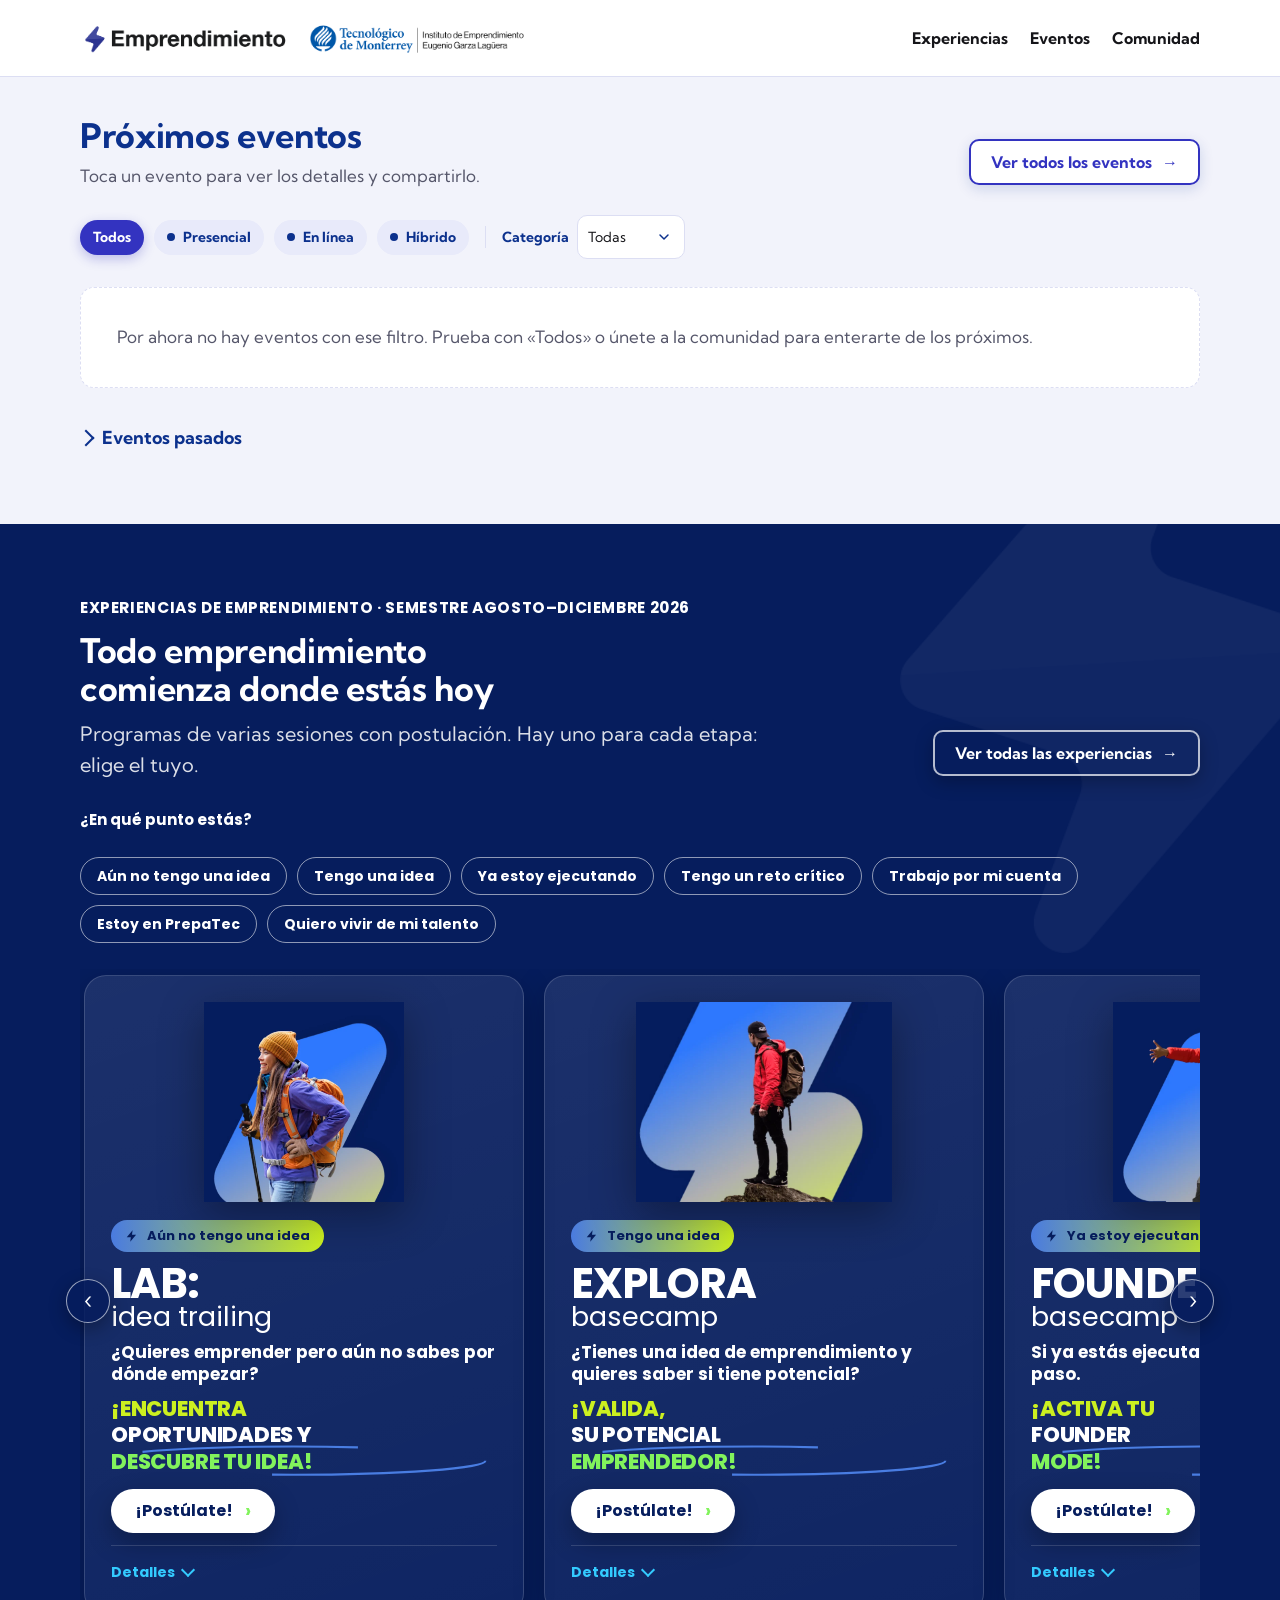
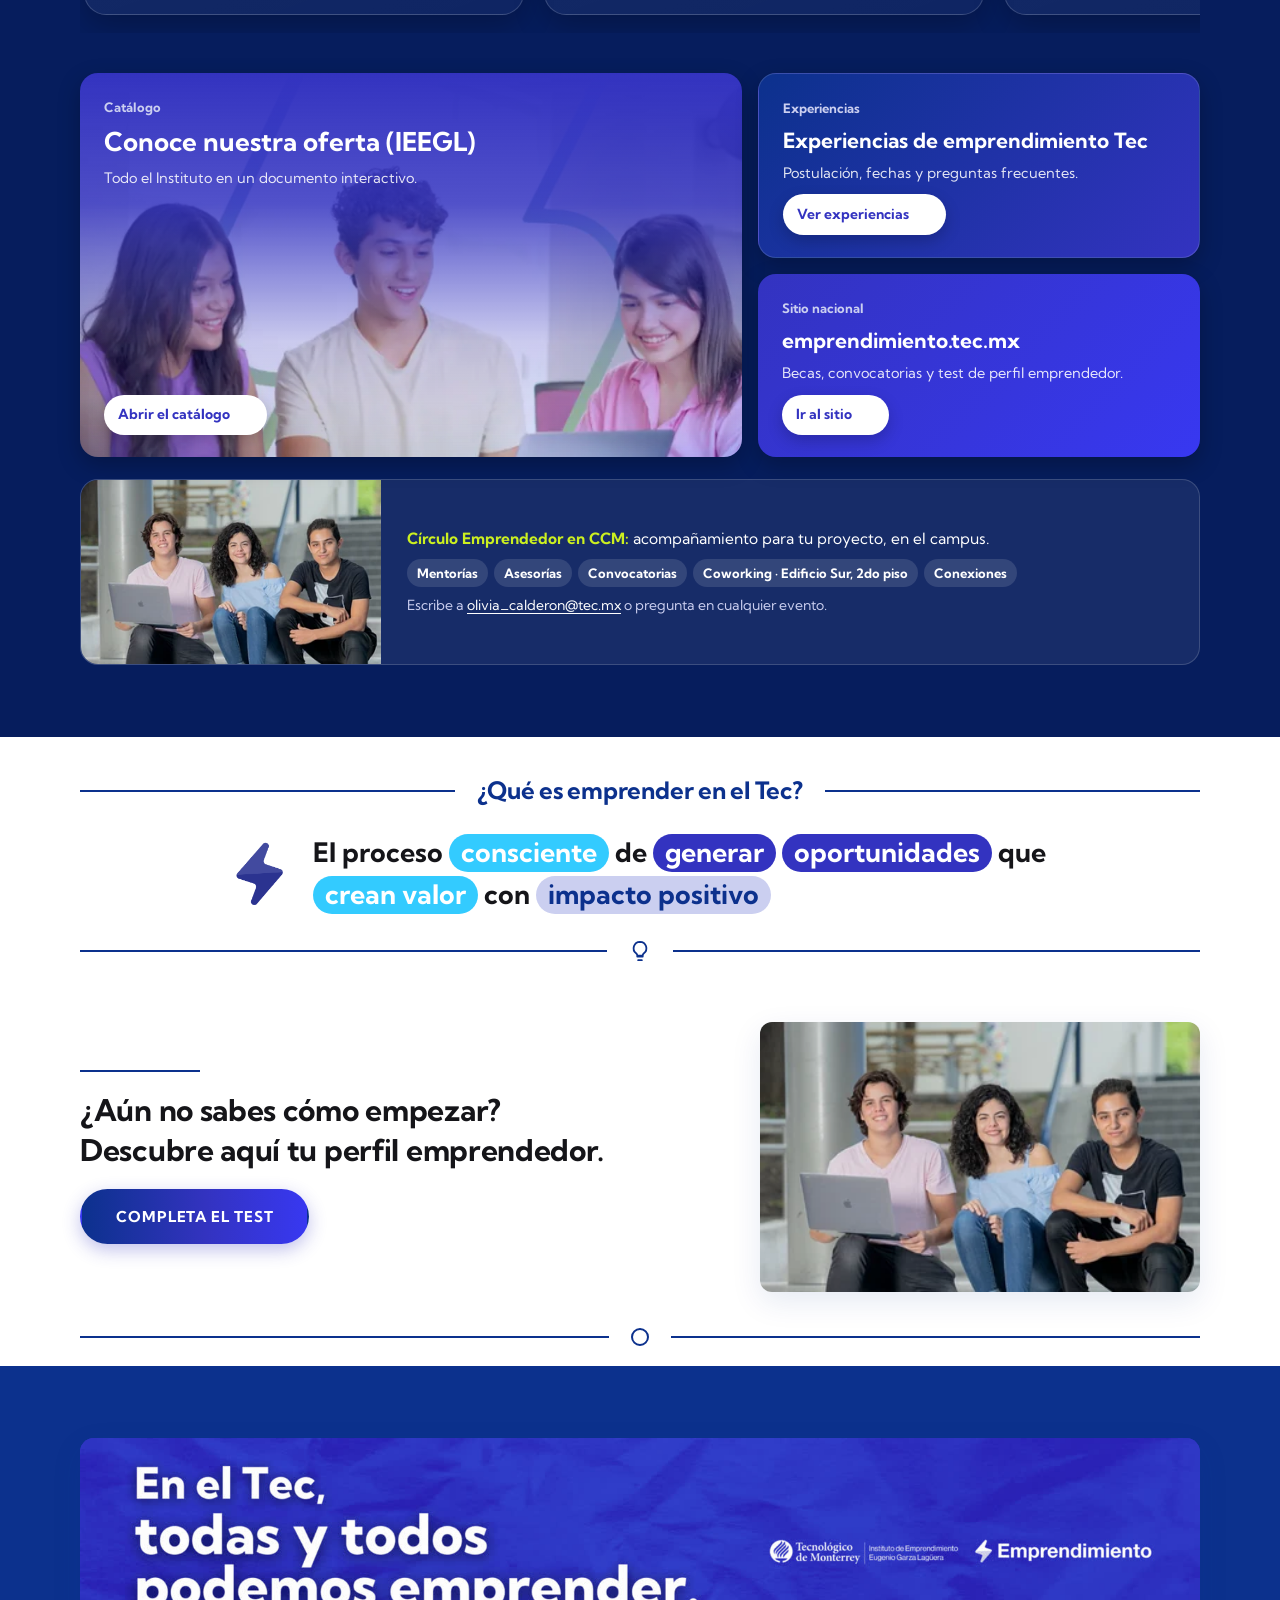
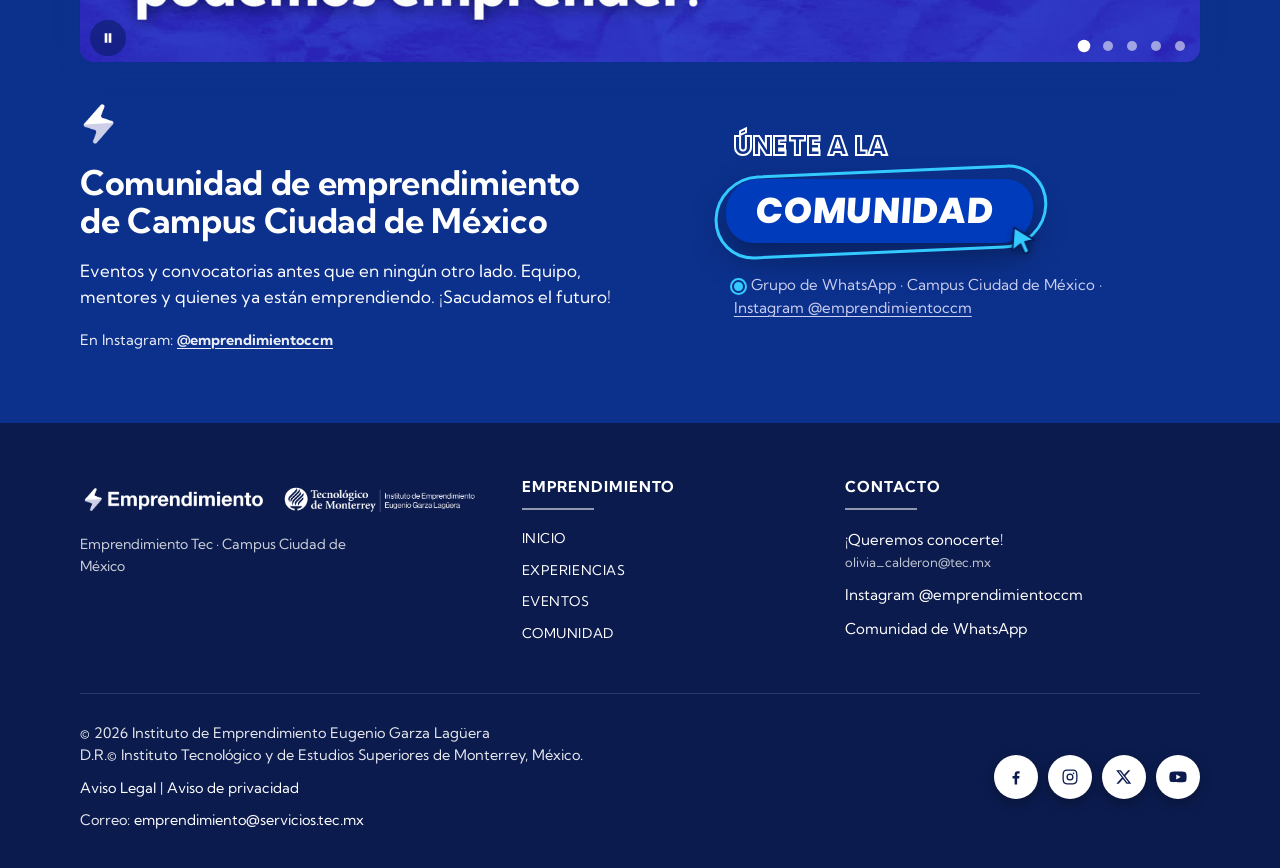
==== commit fd0a0298: "Páginas de experiencias y eventos con collage tipo cartelera; portada reordenada (eventos, carrusel " ====
--- a/index.html
+++ b/index.html
@@ -15,533 +15,11 @@
 <link rel="preconnect" href="https://fonts.googleapis.com">
 <link rel="preconnect" href="https://fonts.gstatic.com" crossorigin>
 <link rel="stylesheet" href="https://fonts.googleapis.com/css2?family=Kumbh+Sans:wght@400;700&family=Poppins:wght@400;700;800&display=swap">
-<style>
-  /* ============ Tokens — Brand Book Emprendimiento Tec 2022 V2.1 (tema claro fijo) ============ */
-  :root {
-    color-scheme: light;
-    --indigo: #3333C0;      /* Azul Lila / Indigo — uso primario ~60% */
-    --navy: #0C318D;        /* Azul Marino */
-    --electric: #3838F1;    /* Azul Eléctrico */
-    --cyan: #33CBFF;        /* Cyan — solo acentos, nunca texto */
-    --lila: #CBCFF0;        /* Lila */
-    --dark: #151519;        /* Gris Oscuro */
-
-    --bg: #FFFFFF;
-    --bg-soft: #F2F3FB;
-    --surface: #FFFFFF;
-    --surface-2: #F2F3FB;
-    --ink: #151519;
-    --ink-soft: #55566A;
-    --heading: #0C318D;
-    --accent: #3333C0;
-    --line: #DCDEF3;
-    --chip-bg: #E8EAFA;
-    --chip-ink: #0C318D;
-    --footer-bg: #0B1B4D;
-    --footer-ink: #FFFFFF;
-    --focus: #33CBFF;
-    --shadow: 0 10px 30px rgba(12, 49, 141, .10);
-    --btn-shadow: 0 4px 14px rgba(12, 49, 141, .16);
-    --btn-shadow-hover: 0 10px 24px rgba(12, 49, 141, .24);
-    /* Tokens de sistema (radio, sombra, espaciado, movimiento) */
-    --r-sm: 8px; --r-md: 12px; --r-lg: 16px; --r-xl: 22px; --r-pill: 999px;
-    --sh-sm: 0 2px 8px rgba(12, 49, 141, .08); --sh-md: 0 10px 30px rgba(12, 49, 141, .10); --sh-lg: 0 18px 44px rgba(12, 49, 141, .16);
-    --sp-1: 4px; --sp-2: 8px; --sp-3: 12px; --sp-4: 16px; --sp-5: 24px; --sp-6: 32px; --sp-7: 48px; --sp-8: 72px;
-    --ease: cubic-bezier(.2, .7, .2, 1); --t-fast: 150ms; --t-base: 220ms;
-    --ring: 0 0 0 4px rgba(51, 51, 192, .18);
-    --danger: #B3261E;
-    /* Experiencias (UI del sitio del Instituto) */
-    --xp-navy: #061D5D; --xp-lime: #CCF020; --xp-green: #82F35C; --xp-orange: #FFB548; --xp-oval: #497DE2; --xp-blue: #4A7BE0;
-  }
-
-  /* ============ Base ============ */
-  * { box-sizing: border-box; }
-  [hidden] { display: none !important; }
-  html { scroll-behavior: smooth; }
-  body {
-    margin: 0;
-    background: var(--bg);
-    color: var(--ink);
-    font-family: "Kumbh Sans", "Segoe UI", Roboto, Helvetica, Arial, sans-serif;
-    font-size: 17px;
-    line-height: 1.55;
-    text-align: left;
-    -webkit-font-smoothing: antialiased;
-    overflow-x: hidden;
-  }
-  h1, h2, h3, h4 { margin: 0; color: var(--heading); font-weight: 700; line-height: 1.12; text-wrap: balance; }
-  h1 { font-size: clamp(32px, 5vw, 56px); letter-spacing: -0.015em; }
-  h2 { font-size: clamp(26px, 3.2vw, 34px); letter-spacing: -0.01em; }
-  h3 { font-size: 20px; }
-  p { margin: 0; }
-  a { color: var(--accent); text-decoration-thickness: 1px; text-underline-offset: 3px; }
-  .dark-links a { color: var(--lila); }
-  img, video { display: block; max-width: 100%; }
-  button { font: inherit; }
-  :focus-visible { outline: 3px solid var(--focus); outline-offset: 2px; border-radius: 6px; }
-  a, button, input, select, textarea, label { touch-action: manipulation; }
-  section[id], [id="top"] { scroll-margin-top: 84px; }
-  .skip { position: absolute; left: 12px; top: -60px; z-index: 100; background: var(--navy); color: #fff; padding: 10px 14px; border-radius: 8px; font-weight: 700; text-decoration: none; transition: top .15s; }
-  .skip:focus { top: 12px; }
-  .card:has(h3 a:focus-visible) { outline: 3px solid var(--focus); outline-offset: 2px; }
-  .card h3 a:focus-visible { outline: none; }
-  .ilu-pick label:has(input:focus-visible), .ilu-preview:has(input:focus-visible) { outline: 3px solid var(--focus); outline-offset: 2px; }
-  .wrap { width: min(1120px, 100% - 40px); margin-inline: auto; }
-  @media (max-width: 480px) { .wrap { width: min(1120px, 100% - 28px); } }
-  .muted { color: var(--ink-soft); }
-  .lede { font-size: clamp(17px, 1.6vw, 20px); max-width: 62ch; color: var(--ink-soft); }
-  .stack { display: grid; gap: 14px; }
-  section { padding-block: 72px; }
-  @media (max-width: 720px) { section { padding-block: 48px; } }
-
-  /* ============ Botones y chips ============ */
-  .btn {
-    display: inline-flex; align-items: center; justify-content: center; gap: 10px;
-    padding: 13px 20px; border-radius: 10px; border: 2px solid transparent;
-    font-weight: 700; font-size: 16px; line-height: 1; cursor: pointer; text-decoration: none; min-height: 44px; user-select: none;
-    box-shadow: var(--btn-shadow);
-    transition: transform var(--t-fast) var(--ease), box-shadow var(--t-fast) var(--ease), background var(--t-fast) var(--ease), color var(--t-fast) var(--ease);
-  }
-  .btn:hover { transform: translateY(-1px); box-shadow: var(--btn-shadow-hover); }
-  .btn:active { transform: translateY(0) scale(.98); box-shadow: var(--btn-shadow); }
-  .btn:focus-visible { outline: none; box-shadow: var(--ring), var(--btn-shadow); }
-  /* Botón primario: degradado oficial Indigo → Azul Eléctrico (brandbook p.12) */
-  .btn-primary {
-    background: linear-gradient(90deg, var(--navy) 0%, var(--indigo) 55%, var(--electric) 100%);
-    color: #FFFFFF; border-color: transparent; border-radius: 999px; padding-inline: 24px;
-    box-shadow: 0 6px 18px rgba(51, 51, 192, .30);
-  }
-  .btn-primary.btn-sm { padding-inline: 18px; }
-  .btn .hand { width: 20px; height: 20px; flex: none; }
-  .btn-primary:hover { box-shadow: 0 12px 28px rgba(56, 56, 241, .40); transform: translateY(-2px); }
-  .btn-primary:active { transform: translateY(0); }
-  .btn .arrow { transition: transform .15s ease; }
-  .btn:hover .arrow { transform: translateX(3px); }
-  .btn-secondary { background: var(--surface); color: var(--indigo); border-color: var(--indigo); }
-  .btn-secondary:hover { background: var(--chip-bg); }
-  .btn-white { background: #FFFFFF; color: var(--indigo); box-shadow: 0 6px 18px rgba(0, 0, 0, .25); }
-  .btn-sm { padding: 9px 14px; font-size: 14px; border-radius: var(--r-sm); min-height: 40px; }
-  @media (pointer: coarse) { .btn-sm { min-height: 44px; } .chip { min-height: 44px; padding-block: 8px; } .xp-tab { min-height: 44px; } nav.main a { padding: 12px 4px; } .prog-more summary { min-height: 44px; } .ev-back { min-height: 44px; } }
-  .btn-ghost { background: var(--surface); color: var(--ink); border-color: var(--line); }
-  .btn-ghost:hover { border-color: var(--indigo); color: var(--indigo); }
-  .btn-danger { background: var(--surface); color: var(--danger); border-color: var(--line); }
-  .btn-danger:hover { background: #FDECEC; border-color: var(--danger); }
-  .btn[disabled] { opacity: .55; cursor: not-allowed; transform: none; }
-
-  .chip {
-    display: inline-flex; align-items: center; gap: 8px;
-    padding: 6px 12px; border-radius: 999px; font-size: 14px; font-weight: 700;
-    background: var(--chip-bg); color: var(--chip-ink); border: 1px solid transparent; cursor: pointer;
-    transition: background var(--t-fast) var(--ease), color var(--t-fast) var(--ease), box-shadow var(--t-fast) var(--ease);
-  }
-  .filters .chip:hover { background: var(--lila); }
-  .chip:focus-visible { outline: none; box-shadow: var(--ring); }
-  .chip[aria-pressed="true"] { background: var(--indigo); color: #FFFFFF; box-shadow: 0 4px 12px rgba(51, 51, 192, .28); }
-  .dot { width: 8px; height: 8px; border-radius: 50%; background: currentColor; }
-
-  /* ============ Header ============ */
-  header.site { position: sticky; top: 0; z-index: 20; background: var(--bg); border-bottom: 1px solid var(--line); }
-  header.site .wrap { display: flex; align-items: center; justify-content: space-between; gap: 16px; min-height: 76px; }
-  .brand { display: flex; align-items: center; padding-block: 6px; }
-  .brand img { height: 44px; width: auto; max-width: none; }
-  .brand-compact, .brand-icon { display: none; }
-  @media (max-width: 900px) { .brand-wide { display: none; } .brand-compact { display: block; } }
-  @media (max-width: 480px) { .brand-compact { display: none; } .brand-icon { display: block; height: 34px; } nav.main { gap: 16px; } nav.main a { font-size: 14px; } }
-  @media (max-width: 760px) { .brand img { height: 36px; } header.site .wrap { min-height: 62px; } }
-  nav.main { display: flex; gap: 22px; align-items: center; }
-  nav.main a { color: var(--ink); text-decoration: none; font-weight: 700; font-size: 16px; white-space: nowrap; }
-  nav.main a:hover { color: var(--accent); text-decoration: underline; }
-  @media (max-width: 760px) { nav.main { gap: 14px; } nav.main a { font-size: 14px; } }
-  @media (max-width: 380px) { nav.main { gap: 10px; } nav.main a { font-size: 13px; } }
-
-  /* ============ Hero ============ */
-  .hero { padding-block: 24px 56px; }
-  .carousel { position: relative; aspect-ratio: 5 / 1; border-radius: 14px; overflow: hidden; background: var(--indigo); box-shadow: var(--shadow); }
-  .carousel .slide { position: absolute; inset: 0; opacity: 0; transition: opacity .8s ease; }
-  .carousel .slide.on { opacity: 1; }
-  .carousel img, .carousel video { width: 100%; height: 100%; object-fit: cover; object-position: center; background: var(--indigo); }
-  .carousel .dots { position: absolute; right: 8px; bottom: 0; display: flex; gap: 0; align-items: center; }
-  .carousel .dots button { width: 24px; height: 32px; border: 0; background: transparent; cursor: pointer; padding: 0; display: grid; place-items: center; }
-  .carousel .dots button::before { content: ""; width: 10px; height: 10px; border-radius: 50%; background: rgba(255,255,255,.55); transition: transform .15s, background .15s; }
-  .carousel .dots button[aria-current="true"]::before { background: #FFFFFF; transform: scale(1.25); }
-  .carousel .dots button:focus-visible { outline-offset: -3px; }
-  .carousel .pause { position: absolute; left: 10px; bottom: 6px; width: 36px; height: 36px; border-radius: 50%; border: 0; background: rgba(6, 29, 93, .55); color: #fff; cursor: pointer; display: grid; place-items: center; padding: 0; backdrop-filter: blur(4px); }
-  .carousel .pause svg { width: 16px; height: 16px; fill: currentColor; }
-  .carousel .pause:hover { background: rgba(6, 29, 93, .8); }
-  @media (pointer: coarse) { .carousel .dots button { width: 28px; height: 44px; } .carousel .pause { width: 44px; height: 44px; } }
-  /* Celular: el banner ocupa todo el ancho y se recorta al lado del texto (versión "movil" del video, 3:1) */
-  @media (max-width: 640px) {
-    .hero { padding-top: 0; }
-    .carousel { aspect-ratio: 3 / 1; border-radius: 0; width: 100vw; margin-left: calc(50% - 50vw); box-shadow: none; }
-    .carousel .slide.contain img { object-fit: contain; }
-    .carousel .dots { right: 10px; bottom: 8px; }
-  }
-  .hero-grid { display: grid; grid-template-columns: 1.3fr .9fr; gap: 40px; align-items: end; margin-top: 44px; }
-  @media (max-width: 860px) { .hero-grid { grid-template-columns: 1fr; gap: 26px; margin-top: 30px; } }
-  .hero-copy { display: grid; gap: 20px; }
-  .hero-copy h1 span { color: var(--accent); display: inline-block; }
-  .cta-row { display: flex; flex-wrap: wrap; gap: 12px; }
-  @media (max-width: 480px) { .cta-row .btn { width: 100%; } }
-  .stats { display: grid; grid-template-columns: 1.35fr 1fr 1fr; gap: 12px; }
-  .stats .stat:first-child { background: var(--navy); color: #fff; }
-  .stats .stat:first-child b { color: var(--xp-lime); font-size: 38px; }
-  .stats .stat:first-child span { color: rgba(255,255,255,.85); }
-  .stat { background: var(--surface-2); border-radius: 12px; padding: 16px 18px; }
-  .stat b { display: block; font-size: 30px; color: var(--heading); font-variant-numeric: tabular-nums; line-height: 1.1; }
-  .stat span { font-size: 14px; color: var(--ink-soft); }
-  @media (max-width: 480px) { .stats { grid-template-columns: 1fr 1fr; } .stats .stat:last-child { grid-column: 1 / -1; } }
-
-  .definicion { display: flex; align-items: center; gap: 24px; margin-top: 48px; }
-  .def-rayo { height: 70px; width: auto; flex: none; animation: float 5s var(--ease) infinite; }
-  @keyframes float { 0%, 100% { transform: translateY(0) rotate(-2deg); } 50% { transform: translateY(-6px) rotate(2deg); } }
-  .definicion p { font-weight: 700; font-size: clamp(19px, 2.1vw, 27px); line-height: 1.55; color: var(--ink); max-width: 46ch; }
-  .definicion mark { color: #FFFFFF; padding: 1px 12px 3px; border-radius: 999px; font-weight: 700; white-space: nowrap; }
-  .m-cyan { background: var(--cyan); } .m-indigo { background: var(--indigo); } .m-lila { background: var(--lila); color: var(--navy) !important; }
-  @media (max-width: 560px) { .definicion { flex-direction: column; align-items: flex-start; gap: 14px; margin-top: 36px; } .def-rayo { height: 52px; } .definicion mark { padding-inline: 8px; } }
-
-  /* ============ Experiencias de Emprendimiento — programas estrella (UI del sitio del Instituto) ============ */
-  .sr-only { position: absolute; width: 1px; height: 1px; overflow: hidden; clip: rect(0 0 0 0); white-space: nowrap; }
-  .xp { background: var(--xp-navy); color: #FFFFFF; position: relative; overflow: hidden; }
-  .xp::before { content: ""; position: absolute; right: -8%; top: -10%; width: 42vw; max-width: 620px; aspect-ratio: 421 / 507; background: url("assets/rayo-blanco.png") center / contain no-repeat; opacity: .05; pointer-events: none; }
-  .xp .wrap { position: relative; }
-  .xp h2, .xp h3, .xp p { color: #FFFFFF; }
-  .xp .lede { color: rgba(255, 255, 255, .86); }
-  .xp-eyebrow { font-family: Poppins, "Kumbh Sans", sans-serif; font-size: 15.5px; color: var(--xp-lime); font-weight: 700; margin-bottom: 12px; text-transform: uppercase; letter-spacing: .04em; }
-  .xp-outline { color: #FFFFFF; border-color: rgba(255, 255, 255, .7); background: transparent; box-shadow: 0 6px 18px rgba(0, 0, 0, .25); }
-  .xp-outline:hover { border-color: #FFFFFF; background: rgba(255, 255, 255, .08); }
-  .xp-tabs { display: flex; flex-wrap: wrap; gap: 10px; margin: 26px 0 6px; }
-  .xp-tabs-label { font-family: Poppins, "Kumbh Sans", sans-serif; font-weight: 700; font-size: 15px; color: var(--xp-lime); margin-top: 28px; }
-  .xp-tab { font: 700 14px/1 Poppins, "Kumbh Sans", sans-serif; color: #FFFFFF; background: transparent; border: 1.5px solid rgba(255, 255, 255, .55); border-radius: 999px; padding: 11px 16px; cursor: pointer; transition: background .15s, color .15s, border-color .15s; }
-  .xp-tab:hover { border-color: #FFFFFF; }
-  .xp-tab[aria-pressed="true"] { background: var(--xp-lime); color: var(--xp-navy); border-color: var(--xp-lime); }
-  @media (max-width: 480px) { .xp-tab { padding: 9px 13px; font-size: 13px; } }
-
-  .xp-note { display: grid; grid-template-columns: 1fr 1fr; gap: 20px 40px; margin-top: 30px; }
-  @media (max-width: 720px) { .xp-note { grid-template-columns: 1fr; } }
-  .xp-note div { border-left: 3px solid var(--xp-lime); padding: 2px 0 2px 16px; font-size: 14.5px; line-height: 1.5; max-width: 52ch; }
-  .xp-note b { color: var(--xp-lime); display: block; margin-bottom: 4px; font-family: Poppins, "Kumbh Sans", sans-serif; }
-
-  .prog-grid { display: grid; grid-template-columns: 1fr 1fr; gap: 20px; margin-top: 26px; }
-  @media (max-width: 900px) { .prog-grid { grid-template-columns: 1fr; } }
-  .prog {
-    position: relative; display: grid; grid-template-columns: 1fr 210px; gap: 18px; padding: 26px;
-    background: linear-gradient(160deg, rgba(255,255,255,.09), rgba(255,255,255,.04)); border: 1px solid rgba(255, 255, 255, .16); border-radius: 22px; overflow: hidden;
-    box-shadow: 0 10px 30px rgba(0, 0, 0, .25); transition: transform .18s ease, box-shadow .18s ease, border-color .18s ease; scroll-margin-top: 90px;
-  }
-  .prog:hover { transform: translateY(-3px); box-shadow: 0 18px 40px rgba(0, 0, 0, .35); border-color: rgba(204, 240, 32, .55); }
-  .prog.hl { border-color: var(--xp-lime); box-shadow: 0 0 0 3px rgba(204, 240, 32, .35), 0 18px 40px rgba(0, 0, 0, .35); }
-  .prog.compact { grid-template-columns: 1fr; }
-  @media (min-width: 901px) { .prog.featured { grid-column: 1 / -1; grid-template-columns: 1.25fr 340px; padding: 32px; } .prog.featured .prog-body { align-content: center; } .prog.featured .prog-art { align-items: center; } .prog.featured .prog-art img { max-height: 300px; } .prog.featured .xp-wm .top { font-size: clamp(38px, 4.2vw, 54px); } .prog.featured .prog-desc { font-size: 16px; max-width: 60ch; } }
-  .prog-art { display: flex; align-items: flex-end; justify-content: center; min-height: 250px; }
-  .prog-art img { max-height: 250px; width: auto; max-width: 100%; object-fit: contain; margin-inline: auto; filter: drop-shadow(0 12px 22px rgba(0,0,0,.35)); }
-  @media (max-width: 560px) { .prog { grid-template-columns: 1fr; padding: 20px; } .prog-art { order: -1; min-height: 190px; } .prog-art img { max-height: 190px; } }
-  .prog-body { display: grid; gap: 12px; align-content: start; font-family: Poppins, "Kumbh Sans", sans-serif; min-width: 0; }
-  .prog-stage { display: inline-flex; align-items: center; gap: 8px; width: max-content; max-width: 100%; background: linear-gradient(90deg, var(--xp-blue), var(--xp-lime)); color: var(--xp-navy); font: 700 13px/1.2 Poppins, "Kumbh Sans", sans-serif; padding: 8px 14px; border-radius: 999px; }
-  .prog-stage svg { width: 14px; height: 14px; flex: none; fill: var(--xp-navy); }
-  .xp-wm { line-height: .95; text-wrap: balance; }
-  .xp-wm .top { display: block; font-weight: 700; font-size: clamp(30px, 3.4vw, 42px); letter-spacing: -0.02em; text-transform: uppercase; }
-  .xp-wm .sub { display: block; font-weight: 400; font-size: clamp(20px, 2.2vw, 27px); }
-  .prog-q { font-weight: 700; font-size: 17px; line-height: 1.3; }
-  .xp-punch { font-weight: 800; text-transform: uppercase; font-size: clamp(17px, 1.7vw, 21px); line-height: 1.1; letter-spacing: -0.01em; display: grid; gap: 3px; max-width: 26ch; margin: 0; }
-  .xp-punch .lime { color: var(--xp-lime); } .xp-punch .green { color: var(--xp-green); } .xp-punch .orange { color: var(--xp-orange); } .xp-punch .white { color: #FFFFFF; }
-  .xp-punch .oval { position: relative; display: inline-block; }
-  .xp-punch .oval svg { position: absolute; left: -5%; top: -22%; width: 110%; height: 144%; pointer-events: none; overflow: visible; }
-  .prog-desc { font-size: 15px; color: rgba(255, 255, 255, .92); line-height: 1.5; }
-  .prog-facts { list-style: none; margin: 0; padding: 0; display: grid; gap: 7px; font-size: 14px; }
-  .prog-facts li { display: flex; gap: 8px; align-items: flex-start; line-height: 1.4; }
-  .prog-facts li::before { content: ""; width: 13px; height: 15px; flex: none; margin-top: 3px; background: url("assets/rayo-blanco.png") center / contain no-repeat; }
-  .prog-para { font-size: 13.5px; color: var(--lila); line-height: 1.45; }
-  .prog-para b { color: var(--xp-lime); }
-  .prog-cta { display: flex; flex-wrap: wrap; gap: 12px 18px; align-items: center; margin-top: 4px; }
-  .xp-pill { display: inline-flex; align-items: center; gap: 12px; background: #FFFFFF; color: var(--xp-navy); font: 700 16px/1 Poppins, "Kumbh Sans", sans-serif; padding: 14px 24px; border-radius: 999px; text-decoration: none; box-shadow: 0 10px 26px rgba(0, 0, 0, .28); transition: transform .15s ease, box-shadow .15s ease; }
-  .xp-pill:hover { transform: translateY(-2px); box-shadow: 0 16px 34px rgba(0, 0, 0, .35); }
-  .xp-pill .tick { color: var(--xp-green); font-size: 1.15em; line-height: 0; }
-  .xp-more { font-family: Poppins, "Kumbh Sans", sans-serif; color: rgba(255, 255, 255, .9); font-size: 14px; }
-  .prog-contact { font-size: 13px; color: rgba(255, 255, 255, .75); }
-  .prog-by { display: inline-block; width: max-content; background: var(--cyan); color: var(--xp-navy); font: 700 14px/1 Poppins, "Kumbh Sans", sans-serif; padding: 6px 10px; border-radius: 6px; margin-top: -4px; }
-  .prog-more { display: grid; gap: 10px; border-top: 1px solid rgba(255,255,255,.14); padding-top: 10px; }
-  .prog-more summary { cursor: pointer; list-style: none; font: 700 14px/1 Poppins, "Kumbh Sans", sans-serif; color: var(--xp-lime); display: inline-flex; align-items: center; gap: 8px; min-height: 32px; width: max-content; }
-  .prog-more summary::-webkit-details-marker { display: none; }
-  .prog-more summary::after { content: ""; width: 8px; height: 8px; border-right: 2px solid currentColor; border-bottom: 2px solid currentColor; transform: rotate(45deg); transition: transform .2s var(--ease); margin-top: -3px; }
-  .prog-more[open] summary::after { transform: rotate(-135deg); margin-top: 3px; }
-  .prog-more summary:hover { text-decoration: underline; }
-  .prog-contact a { color: var(--lila); }
-  .xp-foot { margin-top: 18px; font-size: 13.5px; color: rgba(255,255,255,.7); }
-
-  /* Recursos: tarjetas-botón con el degradado oficial */
-  .resources { margin-top: 40px; display: grid; grid-template-columns: 1.5fr 1fr; gap: 16px; }
-  .resources .res:first-child { grid-row: span 2; background: linear-gradient(180deg, var(--indigo) 0%, rgba(51,51,192,.85) 34%, rgba(51,51,192,.25) 70%, rgba(51,51,192,.1) 100%), url("assets/catalogo-portada.webp") center bottom / cover no-repeat; min-height: 380px; }
-  .resources .res:first-child .go { background: #fff; }
-  .resources .res:first-child b { font-size: 26px; }
-  @media (max-width: 860px) { .resources { grid-template-columns: 1fr; } .resources .res:first-child { grid-row: auto; } }
-  .res {
-    position: relative; display: flex; flex-direction: column; gap: 10px; padding: 24px 24px 22px; border-radius: 18px;
-    background: linear-gradient(135deg, var(--indigo) 0%, var(--electric) 100%); color: #FFFFFF; text-decoration: none;
-    box-shadow: 0 8px 22px rgba(0, 0, 0, .25); transition: transform .18s ease, box-shadow .18s ease; overflow: hidden;
-  }
-  .res:nth-child(2) { background: linear-gradient(135deg, var(--navy) 0%, var(--indigo) 100%); border: 1px solid rgba(255,255,255,.14); }
-  .res:hover { transform: translateY(-3px); box-shadow: 0 16px 34px rgba(0, 0, 0, .35); }
-  .res small { font-size: 13px; font-weight: 700; color: var(--lila); }
-  .res b { color: #FFFFFF; font-size: 21px; line-height: 1.15; }
-  .res span { font-size: 14.5px; color: rgba(255, 255, 255, .88); }
-  .res .go { margin-top: auto; padding-top: 8px; display: inline-flex; align-items: center; gap: 8px; background: #FFFFFF; color: var(--indigo); font-weight: 700; font-size: 14px; padding: 9px 14px; border-radius: 999px; width: max-content; box-shadow: 0 6px 16px rgba(0,0,0,.2); }
-  .res .go .arrow { transition: transform .15s ease; }
-  .res:hover .go .arrow { transform: translateX(3px); }
-
-  /* Círculo Emprendedor: tarjeta con foto */
-  .circulo { margin-top: 22px; display: grid; grid-template-columns: 300px 1fr; gap: 0; background: rgba(255, 255, 255, .07); border: 1px solid rgba(255, 255, 255, .16); border-radius: 18px; overflow: hidden; }
-  .circulo img { width: 100%; height: 100%; object-fit: cover; object-position: center; display: block; }
-  .circulo .txt { padding: 22px 26px; font-size: 15.5px; align-self: center; display: grid; gap: 8px; }
-  .circulo .txt b { color: var(--xp-lime); }
-  .circulo .tags { display: flex; flex-wrap: wrap; gap: 6px; }
-  .circulo .tags span { font-size: 13px; font-weight: 700; background: rgba(255,255,255,.12); border-radius: 999px; padding: 4px 10px; }
-  @media (max-width: 760px) { .circulo { grid-template-columns: 1fr; } .circulo img { max-height: 220px; } }
-  .sec-head .btn { margin-bottom: 4px; }
-
-  /* ============ Eventos ============ */
-  #eventos { background: var(--bg-soft); }
-  .sec-head { display: flex; flex-wrap: wrap; align-items: end; justify-content: space-between; gap: 16px; margin-bottom: 26px; }
-  .filters { display: flex; flex-wrap: wrap; gap: 10px; align-items: center; margin-bottom: 28px; }
-  .filters .sep { width: 1px; height: 22px; background: var(--line); margin-inline: 6px; }
-  @media (max-width: 480px) { .filters .sep { display: none; } }
-  .grid { display: grid; grid-template-columns: repeat(3, 1fr); gap: 22px; }
-  @media (max-width: 980px) { .grid { grid-template-columns: repeat(2, 1fr); } }
-  @media (max-width: 640px) { .grid { grid-template-columns: 1fr; } }
-  .card {
-    background: var(--surface); border-radius: var(--r-lg); overflow: hidden; border: 1px solid var(--line); box-shadow: var(--sh-sm);
-    display: flex; flex-direction: column; transition: transform var(--t-base) var(--ease), box-shadow var(--t-base) var(--ease), border-color var(--t-base) var(--ease); position: relative;
-  }
-  .card:hover { transform: translateY(-3px); box-shadow: var(--sh-lg); border-color: var(--lila); }
-  .card .media { aspect-ratio: 16 / 9; background: #FFFFFF; cursor: pointer; }
-  .card .media img { width: 100%; height: 100%; object-fit: cover; object-position: center; }
-  .card .body { padding: 18px 20px 20px; display: grid; gap: 12px; flex: 1; }
-  .card .top { display: flex; justify-content: space-between; align-items: start; gap: 10px; }
-  .card h3 a { color: inherit; text-decoration: none; }
-  .card h3 a:hover { text-decoration: underline; }
-  .card h3 a::after { content: ""; position: absolute; inset: 0; }   /* toda la tarjeta abre el evento */
-  .card .actions { position: relative; z-index: 1; }
-  .date { display: flex; align-items: baseline; gap: 7px; color: var(--heading); font-weight: 700; font-variant-numeric: tabular-nums; }
-  .date .day { font-size: 34px; line-height: 1; }
-  .date .rest { font-size: 15px; }
-  .meta { font-size: 15px; color: var(--ink-soft); }
-  .card .desc { font-size: 15.5px; }
-  .card .actions { display: flex; flex-wrap: wrap; gap: 10px; margin-top: auto; padding-top: 6px; align-items: center; }
-  .card .actions a.cal { font-size: 14px; font-weight: 700; }
-  .card .admin-tools { display: none; gap: 8px; }
-  body.admin .card .admin-tools { display: flex; }
-  .modal-pill { font-size: 13px; padding: 4px 10px; cursor: default; }
-  .chip.draft { background: #FFF3CD; color: #7A5A00; }
-  .empty { padding: 36px; text-align: left; background: var(--surface); border: 1px dashed var(--line); border-radius: 14px; color: var(--ink-soft); }
-  details.past { margin-top: 36px; }
-  details.past summary { cursor: pointer; font-weight: 700; color: var(--heading); font-size: 18px; list-style: none; display: flex; align-items: center; gap: 10px; }
-  details.past summary::-webkit-details-marker { display: none; }
-  details.past summary::before { content: ""; width: 10px; height: 10px; border-right: 2px solid currentColor; border-bottom: 2px solid currentColor; transform: rotate(-45deg); transition: transform .2s; }
-  details.past[open] summary::before { transform: rotate(45deg); }
-  .past-list { margin-top: 16px; display: grid; gap: 10px; }
-  .past-item { display: grid; grid-template-columns: 120px 1fr auto; gap: 14px; align-items: center; padding: 12px 16px; background: var(--surface); border: 1px solid var(--line); border-radius: 12px; font-size: 15px; text-decoration: none; color: inherit; }
-  .past-item:hover { border-color: var(--indigo); }
-  @media (max-width: 640px) { .past-item { grid-template-columns: 1fr; gap: 4px; } }
-
-  /* ============ Pantalla individual del evento (#evento/ID) ============ */
-  .event-view { display: none; padding-block: 24px 56px; }
-  body.viewing-event .event-view { display: block; }
-  body.viewing-event main { display: none; }
-  .ev-back { display: inline-flex; align-items: center; gap: 6px; font-weight: 700; color: var(--heading); text-decoration: none; margin-bottom: 18px; }
-  .ev-back:hover { text-decoration: underline; }
-  .ev-layout { display: grid; grid-template-columns: 1.15fr .85fr; gap: 32px; align-items: start; }
-  @media (max-width: 860px) { .ev-layout { grid-template-columns: 1fr; gap: 22px; } }
-  .ev-media { border-radius: 18px; overflow: hidden; border: 1px solid var(--line); background: #FFFFFF; aspect-ratio: 16 / 9; box-shadow: var(--shadow); }
-  .ev-media img { width: 100%; height: 100%; object-fit: cover; object-position: center; display: block; }
-  .ev-head { display: grid; gap: 12px; margin-top: 20px; }
-  .ev-chips { display: flex; flex-wrap: wrap; gap: 8px; }
-  .ev-title { font-size: clamp(26px, 4vw, 38px); line-height: 1.15; }
-  .ev-desc { font-size: 17px; }
-  .ev-detalle { display: grid; gap: 12px; margin-top: 8px; font-size: 16px; }
-  .ev-detalle p { white-space: pre-line; }
-  .ev-aside { background: var(--surface); border: 1px solid var(--line); border-radius: 18px; padding: 22px; display: grid; gap: 16px; position: sticky; top: 90px; box-shadow: var(--shadow); }
-  @media (max-width: 860px) { .ev-aside { position: static; } }
-  .ev-fact { display: grid; grid-template-columns: 26px 1fr; gap: 10px; align-items: start; font-size: 15.5px; }
-  .ev-fact svg { width: 22px; height: 22px; stroke: var(--indigo); fill: none; stroke-width: 2; stroke-linecap: round; stroke-linejoin: round; }
-  .ev-fact b { display: block; color: var(--heading); }
-  .ev-actions { display: grid; gap: 10px; }
-  .ev-share { display: flex; flex-wrap: wrap; gap: 8px; }
-  .ev-share .btn { flex: 1; }
-  .ev-share-title { display: block; font-size: 14px; color: var(--heading); margin-bottom: 8px; }
-  .ev-admin { display: none; gap: 8px; } body.admin .ev-admin { display: flex; }
-
-  /* ============ Comunidad ============ */
-  #comunidad { background: var(--navy); color: #FFFFFF; }
-  #comunidad h2, #comunidad p { color: #FFFFFF; }
-  #comunidad .strip { width: 100%; border-radius: 16px; display: block; margin-bottom: 40px; box-shadow: 0 12px 30px rgba(0,0,0,.25); object-fit: cover; object-position: center; }
-  @media (max-width: 640px) { #comunidad .strip { aspect-ratio: 3 / 1; margin-bottom: 28px; } }
-  .band { display: grid; grid-template-columns: 1.1fr .9fr; gap: 44px; align-items: center; }
-  @media (max-width: 860px) { .band { grid-template-columns: 1fr; gap: 30px; } }
-  .band .copy { display: grid; gap: 18px; }
-  .band .rayo { height: 44px; width: auto; }
-  .band .lila { color: var(--lila); }
-  #comunidad .wa-note { font-size: 14.5px; opacity: .92; }
-  .join { display: grid; justify-items: start; gap: 4px; font-family: Poppins, "Kumbh Sans", sans-serif; padding: 26px 26px 26px 10px; justify-self: center; }
-  @media (max-width: 860px) { .join { justify-self: start; padding-inline: 6px 24px; } }
-  .join-hollow { font-weight: 800; text-transform: uppercase; font-size: clamp(24px, 3vw, 40px); letter-spacing: .05em; line-height: 1; color: transparent; -webkit-text-stroke: 2px #FFFFFF; paint-order: stroke fill; padding-left: 8px; }
-  @supports not (-webkit-text-stroke: 1px #fff) { .join-hollow { color: #FFFFFF; } }
-  .join-btn {
-    position: relative; display: inline-block; margin-top: 16px; background: #003BBC; color: #FFFFFF;
-    font-weight: 800; text-transform: uppercase; font-size: clamp(28px, 4.4vw, 56px); letter-spacing: .02em; line-height: 1;
-    padding: 20px 54px 20px 42px; border-radius: 40px; text-decoration: none; transform: skewX(-4deg);
-    box-shadow: 0 14px 34px rgba(0, 0, 0, .35); transition: transform .15s ease, box-shadow .15s ease;
-  }
-  @media (max-width: 480px) { .join-btn { padding: 16px 40px 16px 30px; } }
-  .join-btn:hover { transform: skewX(-4deg) translateY(-3px); box-shadow: 0 20px 44px rgba(0, 0, 0, .45); }
-  .join-btn:focus-visible { outline: 3px solid var(--cyan); outline-offset: 6px; }
-  .join-outline { position: absolute; inset: -12px -18px -14px -14px; border: 3px solid #CCF020; border-radius: 48px; transform: rotate(-2.5deg); pointer-events: none; }
-  .join-cursor { position: absolute; right: -8px; bottom: -16px; width: clamp(34px, 3.4vw, 48px); height: auto; filter: drop-shadow(0 2px 4px rgba(0,0,0,.35)); }
-  .join-note { margin-top: 26px; font-family: "Kumbh Sans", sans-serif; font-size: 15px; color: var(--lila); padding-left: 8px; }
-
-  /* ============ Footer (estilo emprendimiento.tec.mx) ============ */
-  footer.site { background: var(--footer-bg); color: var(--footer-ink); padding-block: 56px 36px; font-family: "Kumbh Sans", "Segoe UI", sans-serif; }
-  .ft-top { display: grid; grid-template-columns: 1.4fr repeat(3, 1fr); gap: 36px 28px; align-items: start; }
-  @media (max-width: 980px) { .ft-top { grid-template-columns: 1fr 1fr; } .ft-logo { grid-column: 1 / -1; } }
-  @media (max-width: 560px) { .ft-top { grid-template-columns: 1fr; gap: 28px; } }
-  .ft-logo img { width: 100%; max-width: 400px; height: auto; }
-  .ft-logo p { margin-top: 16px; font-size: 14px; color: rgba(255,255,255,.8); max-width: 34ch; }
-  .ft-col h4 { color: #FFFFFF; font-size: 15px; letter-spacing: .06em; text-transform: uppercase; font-weight: 700; margin: 0 0 6px; }
-  .ft-col h4::after { content: ""; display: block; width: 72px; height: 2px; background: rgba(255,255,255,.55); margin-top: 12px; }
-  .ft-col ul { list-style: none; margin: 18px 0 0; padding: 0; display: grid; gap: 10px; }
-  .ft-col li { font-size: 14px; }
-  .ft-col a { color: #FFFFFF; text-decoration: none; letter-spacing: .04em; text-transform: uppercase; font-size: 13.5px; }
-  .ft-col a.normal { text-transform: none; letter-spacing: 0; font-size: 15px; }
-  .ft-col a:hover { text-decoration: underline; color: var(--lila); }
-  .ft-col + .ft-col h4 { margin-top: 0; }
-  .ft-col .group + .group { margin-top: 26px; }
-  .ft-bottom { margin-top: 48px; padding-top: 28px; border-top: 1px solid rgba(255,255,255,.14); display: grid; grid-template-columns: 1fr auto; gap: 18px 28px; align-items: center; }
-  @media (max-width: 760px) { .ft-bottom { grid-template-columns: 1fr; } }
-  .ft-legal { display: grid; gap: 10px; font-size: 14.5px; color: rgba(255,255,255,.9); }
-  .ft-legal a { color: #FFFFFF; text-decoration: none; }
-  .ft-legal a:hover { text-decoration: underline; }
-  .ft-social { display: flex; gap: 10px; }
-  .ft-social a { width: 44px; height: 44px; border-radius: 50%; background: #FFFFFF; color: var(--footer-bg); display: inline-flex; align-items: center; justify-content: center; text-decoration: none; box-shadow: 0 4px 12px rgba(0,0,0,.3); transition: transform .15s ease; }
-  .ft-social a:hover { transform: translateY(-2px); }
-  .ft-social svg { width: 18px; height: 18px; fill: currentColor; }
-
-  /* ============ Admin ============ */
-  .adminbar { display: none; background: var(--navy); color: #FFFFFF; position: sticky; top: 76px; z-index: 19; }
-  @media (max-width: 760px) { .adminbar { position: static; } .adminbar .wrap { padding-block: 10px; } .adminbar p { font-size: 14px; } }
-  body.admin .adminbar { display: block; }
-  .adminbar .wrap { display: flex; flex-wrap: wrap; align-items: center; justify-content: space-between; gap: 12px; padding-block: 12px; }
-  .adminbar p { font-size: 15px; }
-  .adminbar .tools { display: flex; flex-wrap: wrap; gap: 8px; }
-  .adminbar .btn-white { border-color: #FFFFFF; }
-  .adminbar .btn-outline { background: transparent; color: #FFFFFF; border-color: rgba(255,255,255,.6); box-shadow: none; }
-  dialog {
-    border: 0; border-radius: var(--r-xl); padding: 0; width: min(680px, 100% - 32px);
-    background: var(--surface); color: var(--ink); box-shadow: 0 30px 80px rgba(0,0,0,.35);
-    max-height: min(92vh, 100% - 24px);
-  }
-  dialog[open] { animation: dlg-in var(--t-base) var(--ease); }
-  dialog::backdrop { background: rgba(12, 49, 141, .55); backdrop-filter: blur(3px); animation: bd-in var(--t-base) var(--ease); }
-  @keyframes dlg-in { from { opacity: 0; transform: translateY(12px) scale(.98); } to { opacity: 1; transform: none; } }
-  @keyframes bd-in { from { opacity: 0; } to { opacity: 1; } }
-  dialog form { padding: 26px 28px 0; display: grid; gap: 16px; }
-  dialog h3 { position: sticky; top: 0; background: var(--surface); margin: -26px -28px 0; padding: 22px 28px 12px; z-index: 1; border-bottom: 1px solid var(--line); }
-  @media (max-width: 480px) { dialog h3 { margin: -20px -18px 0; padding: 18px 18px 10px; } }
-  .form-actions { position: sticky; bottom: 0; background: var(--surface); margin: 0 -28px; padding: 14px 28px 20px; border-top: 1px solid var(--line); z-index: 1; }
-  @media (max-width: 480px) { .form-actions { margin: 0 -18px; padding: 12px 18px 16px; } .form-actions .btn { flex: 1; } }
-  @media (max-width: 480px) { dialog form { padding: 20px 18px 0; } }
-  dialog h3 { font-size: 22px; }
-  .fields { display: grid; grid-template-columns: 1fr 1fr; gap: 12px 14px; }
-  .fields .full { grid-column: 1 / -1; }
-  @media (max-width: 560px) { .fields { grid-template-columns: 1fr; } }
-  label { display: grid; gap: 6px; font-size: 14px; font-weight: 700; color: var(--heading); }
-  input, select, textarea {
-    font: inherit; font-size: 15.5px; font-weight: 400; color: var(--ink);
-    padding: 10px 12px; border-radius: 10px; border: 1.5px solid var(--line); background: var(--bg);
-    width: 100%; min-height: 44px; transition: border-color var(--t-fast) var(--ease), box-shadow var(--t-fast) var(--ease);
-  }
-  input:hover, select:hover, textarea:hover { border-color: var(--lila); }
-  input:focus-visible, select:focus-visible, textarea:focus-visible { outline: none; border-color: var(--indigo); box-shadow: var(--ring); }
-  input:user-invalid, select:user-invalid, textarea:user-invalid { border-color: var(--danger); box-shadow: 0 0 0 4px rgba(179, 38, 30, .12); }
-  input::placeholder, textarea::placeholder { color: #9A9BB0; }
-  input[type="file"] { padding: 8px 10px; cursor: pointer; }
-  input[type="file"]::file-selector-button { font: inherit; font-weight: 700; font-size: 14px; color: var(--indigo); background: var(--chip-bg); border: 0; border-radius: var(--r-sm); padding: 7px 12px; margin-right: 10px; cursor: pointer; }
-  select { appearance: none; -webkit-appearance: none; padding-right: 38px; background-image: url("data:image/svg+xml;utf8,<svg xmlns='http://www.w3.org/2000/svg' viewBox='0 0 24 24' fill='none' stroke='%230C318D' stroke-width='2.2' stroke-linecap='round' stroke-linejoin='round'><path d='m6 9 6 6 6-6'/></svg>"); background-repeat: no-repeat; background-position: right 12px center; background-size: 16px; cursor: pointer; }
-  textarea { min-height: 96px; resize: vertical; line-height: 1.5; }
-  .chk-group input { min-height: 0; }
-  .field-title { display: block; font-size: 14px; font-weight: 700; color: var(--heading); margin-bottom: 6px; }
-  .ilu-pick { display: grid; grid-template-columns: repeat(5, 1fr); gap: 8px; }
-  @media (max-width: 480px) { .ilu-pick { grid-template-columns: repeat(3, 1fr); } }
-  .ilu-pick label, .ilu-preview { display: block; cursor: pointer; border-radius: 10px; overflow: hidden; border: 3px solid transparent; }
-  .ilu-pick label:has(input:checked), .ilu-preview:has(input:checked) { border-color: var(--indigo); }
-  .ilu-pick input, .ilu-preview input { position: absolute; opacity: 0; width: 1px; height: 1px; }
-  .ilu-pick img, .ilu-preview img { aspect-ratio: 16 / 9; object-fit: cover; width: 100%; background: #FFFFFF; }
-  .ilu-custom { display: grid; gap: 8px; margin-top: 10px; }
-  .ilu-custom .row { display: grid; grid-template-columns: 1fr 1fr; gap: 8px; align-items: center; }
-  @media (max-width: 560px) { .ilu-custom .row { grid-template-columns: 1fr; } }
-  .hint { font-size: 13px; color: var(--ink-soft); font-weight: 400; line-height: 1.4; }
-  .card .media { position: relative; }
-  .card .media .logo { position: absolute; left: 10px; bottom: 10px; height: 44px; width: auto; max-width: 120px; object-fit: contain; border-radius: 8px; background: #fff; padding: 4px; box-shadow: 0 4px 12px rgba(0,0,0,.22); }
-  .ev-logo { height: 64px; width: auto; max-width: 180px; object-fit: contain; border-radius: 10px; background: #fff; border: 1px solid var(--line); padding: 6px; }
-  .ilu-preview { max-width: 240px; }
-  .form-actions { display: flex; flex-wrap: wrap; justify-content: space-between; gap: 10px; }
-  .fields .full.sep { border-top: 1px solid var(--line); padding-top: 12px; margin-top: 4px; }
-  .login-note { font-size: 14px; color: var(--ink-soft); }
-  .login-error { font-size: 14px; color: var(--danger); font-weight: 700; }
-  .chk-group { border: 1.5px solid var(--line); border-radius: 10px; padding: 8px 12px 10px; margin: 0; min-width: 0; }
-  .chk-group legend { font-size: 14px; font-weight: 700; color: var(--heading); padding-inline: 4px; }
-  .chk-group .opts { display: flex; flex-wrap: wrap; gap: 6px 14px; }
-  .chk-group label { display: inline-flex; align-items: center; gap: 6px; font-weight: 400; color: var(--ink); font-size: 14.5px; min-height: 32px; }
-  .chk-group input { width: 18px; height: 18px; margin: 0; accent-color: var(--indigo); }
-  .card .extra { display: flex; flex-wrap: wrap; gap: 6px; }
-  .chip.soft { background: var(--surface-2); color: var(--ink-soft); cursor: default; font-size: 13px; padding: 3px 9px; }
-  .chip.free { background: #E3F8EA; color: #0F5132; cursor: default; font-size: 13px; padding: 3px 9px; }
-  .ev-sub { font-size: 13px; color: var(--ink-soft); font-weight: 700; margin-top: 4px; }
-  .toast {
-    position: fixed; left: 50%; bottom: 24px; transform: translateX(-50%) translateY(20px);
-    background: var(--dark); color: #FFFFFF; padding: 12px 18px; border-radius: 12px; font-size: 15px;
-    opacity: 0; pointer-events: none; transition: opacity var(--t-base) var(--ease), transform var(--t-base) var(--ease); z-index: 50; max-width: min(560px, 90vw); box-shadow: 0 12px 30px rgba(0,0,0,.3);
-  }
-  .toast.show { opacity: 1; transform: translateX(-50%) translateY(0); }
-
-  /* Spotlight que sigue el cursor en las tarjetas de programas */
-  @media (hover: hover) {
-    .prog::after { content: ""; position: absolute; inset: 0; pointer-events: none; border-radius: inherit; opacity: 0; transition: opacity .35s var(--ease);
-      background: radial-gradient(460px circle at var(--mx, 50%) var(--my, 50%), rgba(204, 240, 32, .16), transparent 62%); }
-    .prog:hover::after { opacity: 1; }
-  }
-  /* El óvalo de la frase de impacto se dibuja al aparecer */
-  .js-reveal .xp-punch .oval ellipse { stroke-dasharray: 100; stroke-dashoffset: 100; }
-  .js-reveal .reveal.in .xp-punch .oval ellipse { animation: draw .9s .35s var(--ease) forwards; }
-  @keyframes draw { to { stroke-dashoffset: 0; } }
-  /* Punto que respira */
-  .live { display: inline-block; width: 9px; height: 9px; border-radius: 50%; background: var(--xp-lime); margin-right: 8px; vertical-align: middle; position: relative; }
-  .live::after { content: ""; position: absolute; inset: -4px; border-radius: 50%; border: 2px solid var(--xp-lime); animation: breathe 2.4s var(--ease) infinite; }
-  @keyframes breathe { 0% { transform: scale(.6); opacity: .9; } 70%, 100% { transform: scale(1.5); opacity: 0; } }
-  /* Revelado escalonado al hacer scroll (solo transform/opacity) */
-  .js-reveal .reveal { opacity: 0; transform: translateY(16px); transition: opacity .55s var(--ease), transform .55s var(--ease); transition-delay: calc(var(--i, 0) * 70ms); }
-  .js-reveal .reveal.in { opacity: 1; transform: none; }
-  /* Esqueleto de carga de eventos */
-  .skel { background: var(--surface); border: 1px solid var(--line); border-radius: var(--r-lg); overflow: hidden; }
-  .skel .ph { background: linear-gradient(90deg, var(--surface-2) 25%, #E6E8F7 50%, var(--surface-2) 75%); background-size: 200% 100%; animation: shimmer 1.4s linear infinite; border-radius: 8px; }
-  .skel .ph.media { aspect-ratio: 16 / 9; border-radius: 0; }
-  .skel .body { padding: 18px 20px 20px; display: grid; gap: 12px; }
-  .skel .ph.line { height: 14px; } .skel .ph.title { height: 22px; width: 80%; } .skel .ph.btn { height: 40px; width: 120px; border-radius: 999px; }
-  @keyframes shimmer { from { background-position: 200% 0; } to { background-position: -200% 0; } }
-  .load-error { grid-column: 1 / -1; display: grid; gap: 10px; justify-items: start; }
-
-  @media (prefers-reduced-motion: reduce) {
-    html { scroll-behavior: auto; }
-    .js-reveal .reveal { opacity: 1; transform: none; transition: none; }
-    .def-rayo, .skel .ph, .live::after { animation: none; }
-    .prog::after { display: none; }
-    .carousel .slide { transition: none; }
-    .card, .btn, .prog, .res, .chip, input, select, textarea { transition: none; }
-    dialog[open], dialog::backdrop { animation: none; }
-    .card:hover, .btn:hover, .prog:hover, .res:hover { transform: none; }
-  }
-</style>
+<link rel="stylesheet" href="styles.css">
 </head>
 <body>
 
-<a class="skip" href="#programas">Saltar al contenido</a>
+<a class="skip" href="#eventos">Saltar al contenido</a>
 <header class="site">
   <div class="wrap">
     <a class="brand" href="#top" aria-label="Emprendimiento Tec, inicio">
@@ -550,8 +28,8 @@
       <img class="brand-icon" src="assets/rayo-azul.png" width="421" height="507" alt="Emprendimiento">
     </a>
     <nav class="main" aria-label="Secciones">
-      <a class="link" href="#programas">Experiencias</a>
-      <a class="link" href="#eventos">Eventos</a>
+      <a class="link" href="experiencias.html">Experiencias</a>
+      <a class="link" href="eventos.html">Eventos</a>
       <a class="link" href="#comunidad">Comunidad</a>
     </nav>
   </div>
@@ -573,34 +51,38 @@
 <section class="event-view" id="eventView" aria-live="polite"></section>
 
 <main id="top">
-  <!-- ================= HERO ================= -->
-  <section class="hero">
+  <!-- ================= EVENTOS ================= -->
+  <section id="eventos" aria-labelledby="evTitle">
     <div class="wrap">
-      <div class="carousel" id="carousel" aria-roledescription="carrusel" aria-label="Campañas del Instituto de Emprendimiento">
-        <button class="pause" id="carPause" type="button" aria-label="Pausar el carrusel" aria-pressed="false"><svg viewBox="0 0 24 24" aria-hidden="true"><path d="M7 5h4v14H7zM13 5h4v14h-4z"/></svg></button>
-        <div class="dots" id="dots" role="group" aria-label="Elegir banner"></div>
-      </div>
-
-      <div class="hero-grid">
-        <div class="hero-copy">
-          <h1>Todo el emprendimiento del campus, <span>en un solo lugar.</span></h1>
-          <p class="lede">Experiencias por etapa, eventos del campus y la comunidad de emprendimiento de Ciudad de México.</p>
-          <div class="cta-row">
-            <a class="btn btn-primary" href="#programas"><svg class="hand" viewBox="0 0 24 24" fill="none" stroke="currentColor" stroke-width="2" stroke-linecap="round" stroke-linejoin="round" aria-hidden="true"><path d="M8 13V5.5a2 2 0 1 1 4 0V11"/><path d="M12 11V9.5a2 2 0 1 1 4 0V12"/><path d="M16 12v-.5a2 2 0 1 1 4 0V16a6 6 0 0 1-6 6h-3a6 6 0 0 1-5-2.7L3.6 15.9a2 2 0 0 1 3.3-2.2L8 15"/><path d="M6 5 4.6 3.6M10 3V1.2M14 5l1.4-1.4"/></svg>Elegir mi experiencia</a>
-            <a class="btn btn-secondary" href="#eventos">Ver próximos eventos</a>
-          </div>
+      <div class="sec-head">
+        <div class="stack" style="gap:8px">
+          <h2 id="evTitle">Próximos eventos</h2>
+          <p class="muted">Toca un evento para ver los detalles y compartirlo.</p>
         </div>
-        <div class="stats" aria-label="Resumen">
-          <div class="stat"><b>7</b><span>experiencias por etapa</span></div>
-          <div class="stat"><b id="statUpcoming">0</b><span>eventos próximos</span></div>
-          <div class="stat"><b id="statOnline">0</b><span>en línea o híbridos</span></div>
-        </div>
-      </div>
-
-      <div class="definicion" aria-label="Qué es emprender para el Instituto">
-        <img class="def-rayo" src="assets/rayo-azul.png" alt="">
-        <p>El proceso <mark class="m-cyan">consciente</mark> de <mark class="m-indigo">generar</mark> <mark class="m-indigo">oportunidades</mark> que <mark class="m-cyan">crean valor</mark> con <mark class="m-lila">impacto positivo</mark></p>
-      </div>
+        <a class="btn btn-secondary" href="eventos.html">Ver todos los eventos <span class="arrow">→</span></a>
+      </div>
+
+      <div class="filters" role="group" aria-label="Filtros">
+        <button class="chip" data-mod="Todos" aria-pressed="true" type="button">Todos</button>
+        <button class="chip" data-mod="Presencial" aria-pressed="false" type="button"><span class="dot"></span>Presencial</button>
+        <button class="chip" data-mod="En línea" aria-pressed="false" type="button"><span class="dot"></span>En línea</button>
+        <button class="chip" data-mod="Híbrido" aria-pressed="false" type="button"><span class="dot"></span>Híbrido</button>
+        <span class="sep" aria-hidden="true"></span>
+        <label style="display:inline-grid;grid-auto-flow:column;align-items:center;gap:8px;font-size:14px">
+          Categoría
+          <select id="catFilter" style="width:auto;padding:7px 10px;font-size:14px">
+            <option value="Todas">Todas</option>
+            <option>Taller</option><option>Charla</option><option>Pitch</option><option>Networking</option><option>Convocatoria</option><option>Concurso</option><option>Mentoría</option>
+          </select>
+        </label>
+      </div>
+
+      <div class="grid" id="eventGrid" aria-live="polite"></div>
+
+      <details class="past">
+        <summary>Eventos pasados</summary>
+        <div class="past-list" id="pastList"></div>
+      </details>
     </div>
   </section>
 
@@ -613,19 +95,18 @@
           <h2 id="prTitle">Todo emprendimiento comienza donde estás hoy</h2>
           <p class="lede">Programas de varias sesiones con postulación. Hay uno para cada etapa: elige el tuyo.</p>
         </div>
-        <a class="btn btn-secondary xp-outline" href="https://sites.google.com/tec.mx/emprendimiento-tec/" target="_blank" rel="noopener">Sitio oficial de las experiencias <span class="arrow">→</span></a>
+        <a class="btn btn-secondary xp-outline" href="experiencias.html">Ver todas las experiencias <span class="arrow">→</span></a>
       </div>
 
       <p class="xp-tabs-label" id="xpTabsLabel">¿En qué punto estás?</p>
       <div class="xp-tabs" id="xpTabs" role="group" aria-labelledby="xpTabsLabel"></div>
 
-      <div class="prog-grid" id="progGrid"></div>
-
-      <div class="xp-note" aria-label="Diferencia entre experiencias y eventos">
-        <div><b>Experiencias</b>Programas de varias sesiones con postulación y cupo. 100 % virtuales.</div>
-        <div><b>Eventos</b>Actividades de un día, en el campus o en línea. Te registras y llegas. <a href="#eventos" style="color:var(--xp-lime)">Ver eventos ↓</a></div>
-      </div>
-      <p class="xp-foot">Fechas del semestre agosto–diciembre 2026. La información vigente está en el sitio oficial de cada experiencia.</p>
+      <div class="prog-carousel">
+        <button class="prog-arrow prev" type="button" id="progPrev" aria-label="Experiencia anterior">‹</button>
+        <div class="prog-grid" id="progGrid" tabindex="0" aria-label="Experiencias (desliza)"></div>
+        <button class="prog-arrow next" type="button" id="progNext" aria-label="Siguiente experiencia">›</button>
+      </div>
+
 
       <div class="resources">
         <a class="res reveal" style="--i:0" href="https://heyzine.com/flip-book/97c2691988.html" target="_blank" rel="noopener">
@@ -659,44 +140,36 @@
     </div>
   </section>
 
-  <!-- ================= EVENTOS ================= -->
-  <section id="eventos" aria-labelledby="evTitle">
+  <section class="def-sec" aria-labelledby="defTitle">
     <div class="wrap">
-      <div class="sec-head">
-        <div class="stack" style="gap:8px">
-          <h2 id="evTitle">Próximos eventos</h2>
-          <p class="muted">Toca un evento para ver los detalles y compartirlo.</p>
-        </div>
-      </div>
-
-      <div class="filters" role="group" aria-label="Filtros">
-        <button class="chip" data-mod="Todos" aria-pressed="true" type="button">Todos</button>
-        <button class="chip" data-mod="Presencial" aria-pressed="false" type="button"><span class="dot"></span>Presencial</button>
-        <button class="chip" data-mod="En línea" aria-pressed="false" type="button"><span class="dot"></span>En línea</button>
-        <button class="chip" data-mod="Híbrido" aria-pressed="false" type="button"><span class="dot"></span>Híbrido</button>
-        <span class="sep" aria-hidden="true"></span>
-        <label style="display:inline-grid;grid-auto-flow:column;align-items:center;gap:8px;font-size:14px">
-          Categoría
-          <select id="catFilter" style="width:auto;padding:7px 10px;font-size:14px">
-            <option value="Todas">Todas</option>
-            <option>Taller</option><option>Charla</option><option>Pitch</option><option>Networking</option><option>Convocatoria</option><option>Concurso</option><option>Mentoría</option>
-          </select>
-        </label>
-      </div>
-
-      <div class="grid" id="eventGrid" aria-live="polite"></div>
-
-      <details class="past">
-        <summary>Eventos pasados</summary>
-        <div class="past-list" id="pastList"></div>
-      </details>
-    </div>
+      <h2 class="rule-title" id="defTitle"><span>¿Qué es emprender en el Tec?</span></h2>
+      <div class="definicion" aria-label="Qué es emprender para el Instituto">
+        <img class="def-rayo" src="assets/rayo-azul.png" alt="">
+        <p>El proceso <mark class="m-cyan">consciente</mark> de <mark class="m-indigo">generar</mark> <mark class="m-indigo">oportunidades</mark> que <mark class="m-cyan">crean valor</mark> con <mark class="m-lila">impacto positivo</mark></p>
+      </div>
+      <div class="rule-end" aria-hidden="true"><svg viewBox="0 0 24 24" fill="none" stroke="currentColor" stroke-width="2" stroke-linecap="round" stroke-linejoin="round"><path d="M9 18h6M10 22h4M12 2a7 7 0 0 0-4 12.7c.6.5 1 1.3 1 2.1V17h6v-.2c0-.8.4-1.6 1-2.1A7 7 0 0 0 12 2z"/></svg></div>
+    </div>
+  </section>
+
+  <section class="test-sec" aria-labelledby="testTitle">
+    <div class="wrap test-grid">
+      <div class="test-copy">
+        <span class="rule-short" aria-hidden="true"></span>
+        <h2 id="testTitle">¿Aún no sabes cómo empezar?<br>Descubre aquí tu perfil emprendedor.</h2>
+        <a class="btn btn-primary test-btn" href="https://parqueorion.typeform.com/to/hkThaSVR" target="_blank" rel="noopener">Completa el test</a>
+      </div>
+      <img class="test-photo" src="assets/foto-estudiantes.webp" width="350" height="215" alt="Tres estudiantes del Tec sentados en unas escaleras con una laptop" loading="lazy">
+    </div>
+    <div class="wrap"><div class="rule-end" aria-hidden="true"><span class="circle"></span></div></div>
   </section>
 
   <!-- ================= COMUNIDAD ================= -->
   <section id="comunidad" aria-labelledby="coTitle">
-    <div class="wrap">
-      <img class="strip" src="assets/foto-comunidad.webp" width="1380" height="215" alt="Equipo de la comunidad emprendedora uniendo las manos sobre una mesa de trabajo" loading="lazy">
+    <div class="wrap carousel-wrap">
+      <div class="carousel" id="carousel" aria-roledescription="carrusel" aria-label="Campañas del Instituto de Emprendimiento">
+        <button class="pause" id="carPause" type="button" aria-label="Pausar el carrusel" aria-pressed="false"><svg viewBox="0 0 24 24" aria-hidden="true"><path d="M7 5h4v14H7zM13 5h4v14h-4z"/></svg></button>
+        <div class="dots" id="dots" role="group" aria-label="Elegir banner"></div>
+      </div>
     </div>
     <div class="wrap band">
       <div class="copy">
@@ -710,7 +183,7 @@
         <a class="join-btn" href="https://chat.whatsapp.com/FTodgXKLPKj4xesST2lMVT" target="_blank" rel="noopener" aria-label="Únete a la comunidad: entrar al grupo de WhatsApp">
           <span class="join-outline" aria-hidden="true"></span>
           Comunidad
-          <svg class="join-cursor" viewBox="0 0 32 32" aria-hidden="true"><path d="M7 3.5 27 15.2l-8.6 1.9 4.8 9.3-4.2 2.1-4.7-9.3L7 25.6Z" fill="#CCF020" stroke="#061D5D" stroke-width="1.6" stroke-linejoin="round"/></svg>
+          <svg class="join-cursor" viewBox="0 0 32 32" aria-hidden="true"><path d="M7 3.5 27 15.2l-8.6 1.9 4.8 9.3-4.2 2.1-4.7-9.3L7 25.6Z" fill="#33CBFF" stroke="#061D5D" stroke-width="1.6" stroke-linejoin="round"/></svg>
         </a>
         <span class="join-note"><span class="live" aria-hidden="true"></span>Grupo de WhatsApp · Campus Ciudad de México · <a href="https://www.instagram.com/emprendimientoccm/" target="_blank" rel="noopener" style="color:var(--lila)">Instagram @emprendimientoccm</a></span>
       </div>
@@ -724,60 +197,26 @@
     <div class="ft-top">
       <div class="ft-logo">
         <img src="assets/logo-emprendimiento-ieegl-blanco.png" alt="Tecnológico de Monterrey · Instituto de Emprendimiento Eugenio Garza Lagüera" loading="lazy">
-        <p>Emprendimiento Tec en Campus Ciudad de México: experiencias, eventos y comunidad.</p>
+        <p>Emprendimiento Tec · Campus Ciudad de México</p>
       </div>
       <div class="ft-col">
         <div class="group">
-          <h4>Emprendimiento</h4>
+          <h3 class="ft-h">Emprendimiento</h3>
           <ul>
-            <li><a href="#top">Inicio</a></li>
-            <li><a href="#programas">Experiencias</a></li>
-            <li><a href="#eventos">Eventos</a></li>
-            <li><a href="#comunidad">Comunidad</a></li>
-            <li><a href="https://heyzine.com/flip-book/97c2691988.html" target="_blank" rel="noopener">Catálogo IEEGL</a></li>
+            <li><a href="index.html">Inicio</a></li>
+            <li><a href="experiencias.html">Experiencias</a></li>
+            <li><a href="eventos.html">Eventos</a></li>
+            <li><a href="index.html#comunidad">Comunidad</a></li>
           </ul>
         </div>
-        <div class="group">
-          <h4>Programas</h4>
-          <ul>
-            <li><a href="https://sites.google.com/tec.mx/emprendimiento-tec/lab-idea-trailing" target="_blank" rel="noopener">Lab: idea trailing</a></li>
-            <li><a href="https://sites.google.com/tec.mx/emprendimiento-tec/EBC" target="_blank" rel="noopener">Explora basecamp</a></li>
-            <li><a href="https://sites.google.com/tec.mx/emprendimiento-tec/founder-mode-basecamp" target="_blank" rel="noopener">Founder Mode basecamp</a></li>
-            <li><a href="https://sites.google.com/tec.mx/emprendimiento-tec/labs" target="_blank" rel="noopener">Labs</a></li>
-            <li><a href="https://sites.google.com/tec.mx/emprendimiento-tec/freeland" target="_blank" rel="noopener">Freeland</a></li>
-            <li><a href="https://sites.google.com/tec.mx/emprendimiento-tec/sparkcamp" target="_blank" rel="noopener">SparkCamp</a></li>
-          </ul>
-        </div>
       </div>
       <div class="ft-col">
         <div class="group">
-          <h4>Instituto</h4>
+          <h3 class="ft-h">Contacto</h3>
           <ul>
-            <li><a class="normal" href="https://emprendimiento.tec.mx/es" target="_blank" rel="noopener">emprendimiento.tec.mx</a></li>
-            <li><a class="normal" href="https://sites.google.com/tec.mx/emprendimiento-tec/" target="_blank" rel="noopener">Experiencias de Emprendimiento</a></li>
-            <li><a class="normal" href="https://emprendimiento.tec.mx/es/beca-al-talento-emprendedor" target="_blank" rel="noopener">Beca al Talento Emprendedor</a></li>
-          </ul>
-        </div>
-        <div class="group">
-          <h4>Campus CCM</h4>
-          <ul>
+            <li><a class="normal" href="mailto:olivia_calderon@tec.mx">¡Queremos conocerte!</a><br><span style="font-size:13px;color:rgba(255,255,255,.75)">olivia_calderon@tec.mx</span></li>
+            <li><a class="normal" href="https://www.instagram.com/emprendimientoccm/" target="_blank" rel="noopener">Instagram @emprendimientoccm</a></li>
             <li><a class="normal" href="https://chat.whatsapp.com/FTodgXKLPKj4xesST2lMVT" target="_blank" rel="noopener">Comunidad de WhatsApp</a></li>
-            <li><a class="normal" href="https://www.instagram.com/emprendimientoccm/" target="_blank" rel="noopener">Instagram @emprendimientoccm</a></li>
-            <li><a class="normal" href="#programas">Círculo Emprendedor</a></li>
-            <li><a class="normal" href="#programas">Coworking · Edificio Sur, 2do piso</a></li>
-          </ul>
-        </div>
-      </div>
-      <div class="ft-col">
-        <div class="group">
-          <h4>Contacto</h4>
-          <ul>
-            <li><a class="normal" href="mailto:olivia_calderon@tec.mx">¡Queremos conocerte!</a><br><span style="font-size:13px;color:rgba(255,255,255,.75)">Emprendimiento en Campus Ciudad de México · olivia_calderon@tec.mx</span></li>
-            <li><a class="normal" href="mailto:prenteria@tec.mx">Lab y Explora: prenteria@tec.mx</a></li>
-            <li><a class="normal" href="mailto:rafael.lorenzo@tec.mx">Founder Mode: rafael.lorenzo@tec.mx</a></li>
-            <li><a class="normal" href="mailto:imedinac@tec.mx">Labs: imedinac@tec.mx</a></li>
-            <li><a class="normal" href="mailto:angelica.caudillo@tec.mx">Freeland: angelica.caudillo@tec.mx</a></li>
-            <li><a class="normal" href="mailto:cristina.torres.espinosa@tec.mx">SparkCamp: cristina.torres.espinosa@tec.mx</a></li>
           </ul>
         </div>
       </div>
@@ -892,6 +331,7 @@
 <!-- ================= DATOS de respaldo (si eventos.json no se puede leer) ================= -->
 <script id="events-data" type="application/json">[]</script>
 
+<script src="programas.js"></script>
 <script>
 (function () {
   'use strict';
@@ -1015,8 +455,9 @@
       ? past.map(ev => `<a class="past-item" href="${eventHref(ev)}"><b style="color:var(--heading)">${esc(cap(new Intl.DateTimeFormat('es-MX', { day: 'numeric', month: 'long', year: 'numeric' }).format(toDate(ev.fecha, ev.inicio))))}</b><span>${esc(ev.titulo)} · <span class="muted">${esc(ev.modalidad)}</span></span><span class="muted">${esc(ev.categoria || '')}</span></a>`).join('')
       : `<div class="muted">Todavía no hay eventos pasados.</div>`;
 
-    $('#statUpcoming').textContent = upcoming.length;
-    $('#statOnline').textContent = upcoming.filter(e => e.modalidad !== 'Presencial').length;
+    const su = $('#statUpcoming'), so = $('#statOnline');
+    if (su) su.textContent = upcoming.length;
+    if (so) so.textContent = upcoming.filter(e => e.modalidad !== 'Presencial').length;
   }
 
   /* ---- Revelado escalonado (IntersectionObserver; sin él, todo visible) ---- */
@@ -1379,45 +820,7 @@
   });
 
   /* ---- Experiencias de Emprendimiento: programas estrella (datos del sitio del Instituto, ago–dic 2026) ---- */
-  const SITE_XP = 'https://sites.google.com/tec.mx/emprendimiento-tec/';
-  const XP_URL = { lab: SITE_XP + 'lab-idea-trailing', explora: SITE_XP + 'EBC', founder: SITE_XP + 'founder-mode-basecamp', labs: SITE_XP + 'labs', freeland: SITE_XP + 'freeland', spark: SITE_XP + 'sparkcamp', entrenamiento: SITE_XP + 'entrenamiento-para-profesionistas-independientes' };
-  const PROGRAMAS = [
-    { id: 'lab', stage: 'Aún no tengo una idea', top: 'LAB:', sub: 'idea trailing', q: '¿Quieres emprender pero aún no sabes por dónde empezar?',
-      punch: [[['¡ENCUENTRA', 'lime']], [['OPORTUNIDADES Y', 'white']], [['DESCUBRE TU IDEA!', 'green']]],
-      desc: 'Explora tus intereses, observa tu entorno con otros ojos y detecta oportunidades para construir tu punto de partida emprendedor. No necesitas tener una idea.',
-      facts: ['4 sesiones · 100 % virtual', 'Grupos: 14–18 sep · 6–15 oct · 26–29 oct · 9–23 nov', 'Postúlate antes del 10 de septiembre (primer grupo)'],
-      para: 'Profesional, Posgrado, PrepaTec, colaboradores y docentes del Tec', img: 'assets/experiencia-lab.webp', alt: 'Lab: idea trailing — excursionista con bastones frente al rayo azul y verde', url: XP_URL.lab, contacto: 'prenteria@tec.mx' },
-    { id: 'explora', stage: 'Tengo una idea', top: 'EXPLORA', sub: 'basecamp', q: '¿Tienes una idea de emprendimiento y quieres saber si tiene potencial?',
-      punch: [[['¡VALIDA,', 'lime']], [['SU POTENCIAL', 'white']], [['EMPRENDEDOR!', 'green']]],
-      desc: 'Ocho sesiones para validar tu idea con experimentos reales: entiende el problema y a tu usuario, y toma decisiones con evidencia antes de construir nada.',
-      facts: ['8 sesiones de 2 h · 100 % virtual', 'Periodo 2: 21 sep–15 oct (postúlate antes del 17 sep)', 'Periodo 3: 2–30 nov (postúlate antes del 29 oct)'],
-      para: 'Profesional, Posgrado, PrepaTec, colaboradores y docentes · con idea o con un problema identificado', img: 'assets/experiencia-explora.webp', alt: 'Explora basecamp — excursionista sobre una roca frente al rayo azul y verde', url: XP_URL.explora, contacto: 'prenteria@tec.mx' },
-    { id: 'founder', stage: 'Ya estoy ejecutando', top: 'FOUNDER MODE', sub: 'basecamp', q: 'Si ya estás ejecutando, este es tu siguiente paso.',
-      punch: [[['¡ACTIVA TU', 'lime']], [['FOUNDER', 'white']], [['MODE!', 'green']]],
-      desc: 'Programa founder-to-founder de alto rendimiento: cada semana hablas con usuarios, vendes, experimentas y decides con evidencia. Cierra con Demo Day frente a jueces y aliados.',
-      facts: ['15 sesiones + trabajo independiente · 100 % virtual', '22 sep–24 nov · martes y jueves 5:00–7:00 pm', 'Cupo limitado: de 20 a 30 founders'],
-      para: 'Founders de la comunidad Tec con evidencia de ejecución (entrevistas, prototipo, entregas manuales o ventas)', img: 'assets/experiencia-founder.webp', alt: 'Founder Mode basecamp — persona con los brazos abiertos en la cima', url: XP_URL.founder, contacto: 'rafael.lorenzo@tec.mx' },
-    { id: 'labs', stage: 'Tengo un reto crítico', top: 'LABS', sub: '', q: '¿Eres founder y enfrentas en tu emprendimiento un reto crítico?',
-      punch: [[['¡FORTALECE TUS', 'lime']], [['CAPACIDADES Y LLEVA TU', 'white']], [['PROYECTO AL SIGUIENTE NIVEL!', 'green']]],
-      desc: 'Experiencias de especialización: aquí no exploras, aquí ejecutas. Sales con un plan accionable. Este semestre: Lab Validation Sprint y Lab Fiscal Fundamentals (en colaboración con el SAT).',
-      facts: ['Validation Sprint: 28 sep–11 nov (postúlate antes del 21 sep)', 'Fiscal Fundamentals: 1, 6, 8 y 13 oct (postúlate antes del 28 sep)', 'Sesiones de 1:00 a 3:00 pm · 100 % virtual'],
-      para: 'Founders con idea validada, proyecto en desarrollo o negocio en marcha', img: 'assets/experiencia-labs.webp', alt: 'Labs — excursionista con mochila y bastones', url: XP_URL.labs, contacto: 'imedinac@tec.mx' },
-    { id: 'freeland', stage: 'Trabajo por mi cuenta', top: 'FREELAND', sub: '', q: '¿Trabajas por tu cuenta o sueñas con hacerlo?',
-      punch: [[['¡CONECTA, APRENDE Y', 'lime']], [['FORTALECE TU CAMINO', 'white']], [['LABORAL CON LIBERTAD!', 'green']]],
-      desc: 'Tu talento, tu negocio, tu sistema inteligente. Paneles y talleres para freelancers, solopreneurs y profesionistas independientes. Edición ago–dic 2026: automatización, IA y sistemas que simplifican tu operación.',
-      facts: ['Panel 1 sep · Taller 14–15 sep · Panel 6 oct · Taller 27–28 oct', 'Programa Pro: 10, 12, 17 y 19 nov (regístrate antes del 6 nov)', 'Participa en una o varias actividades · 100 % virtual'],
-      para: 'Comunidad Tec y EXATEC: explorers, side hustlers y freelancers de tiempo completo', img: 'assets/experiencia-freeland.webp', alt: 'Freeland — mano sosteniendo un teléfono del que salen islas con personas trabajando', url: XP_URL.freeland, contacto: 'angelica.caudillo@tec.mx' },
-    { id: 'spark', stage: 'Estoy en PrepaTec', top: 'SPARK', sub: 'camp', q: '¿Estudias tu 3° semestre en PrepaTec y quieres iniciar tu camino emprendedor?',
-      punch: [[['¡ENCIENDE', 'lime'], [' TU', 'white']], [['MENTALIDAD', 'lime']], [['EMPRENDEDORA!', 'orange']]],
-      desc: 'Trece talleres grupales con mentores para desarrollar observación, creatividad, pensamiento crítico y creación de valor. No necesitas una idea ni experiencia previa.',
-      facts: ['13 sesiones de 1.5 h · 5:00–6:30 pm', 'Grupo 1: 21 sep–9 nov (lunes y miércoles) · Grupo 2: 22 sep–10 nov (martes y jueves)', 'Regístrate antes del 17 de septiembre · becas del 100 %'],
-      para: 'Exclusivo para estudiantes de 3° semestre de PrepaTec', img: 'assets/experiencia-spark.webp', alt: 'Spark camp — estudiante celebrando con el puño en alto', url: XP_URL.spark, contacto: 'cristina.torres.espinosa@tec.mx' },
-    { id: 'entrenamiento', stage: 'Quiero vivir de mi talento', top: 'ENTRENAMIENTO', sub: 'para profesionistas independientes', q: '¿Quieres convertir tu talento en una opción profesional real?',
-      by: 'by Freeland', punch: [[['¡DISEÑA,', 'lime'], [' COMUNICA', 'white']], [['Y LANZA TU', 'lime']], [['OFERTA PROFESIONAL!', 'green']]],
-      desc: 'Experiencia formativa de 5 semanas para transformar tu talento en una oferta de valor: posicionamiento, portafolio inicial, primera cotización y confianza para comunicar tus servicios. Después puedes continuar en Freeland.',
-      facts: ['5 semanas · 2 sesiones por semana', 'Grupos matutinos (9–11 am) y vespertinos (5–7 pm)', 'Se inscribe como materia electiva: WA3080'],
-      para: 'Estudiantes activos de Profesional', img: '', url: XP_URL.entrenamiento, contacto: '', compact: true }
-  ];
+  const PROGRAMAS = window.PROGRAMAS, XP_URL = window.XP_URL;
   const OVAL = '<svg viewBox="0 0 100 40" preserveAspectRatio="none" aria-hidden="true"><ellipse cx="50" cy="20" rx="48" ry="17" pathLength="100" fill="none" stroke="#497DE2" stroke-width="2.2" vector-effect="non-scaling-stroke"/></svg>';
   const BOLT = '<svg viewBox="0 0 24 24" aria-hidden="true"><path d="M13 2 3 14h7l-1 8 10-12h-7z"/></svg>';
   function punchHTML(p) {
@@ -1427,18 +830,18 @@
     }).join('') + '</p>';
   }
   $('#progGrid').innerHTML = PROGRAMAS.map((x, i) => `
-    <article class="prog reveal${x.compact ? ' compact' : ''}${i === 0 ? ' featured' : ''}" id="prog-${x.id}" data-id="${x.id}" style="--i:${i % 4}">
+    <article class="prog reveal${x.compact ? ' compact' : ''}${i === 0 ? ' featured' : ''}" id="prog-${x.id}" data-id="${x.id}" style="--i:${Math.min(i, 3)}">
       <div class="prog-body">
         <span class="prog-stage">${BOLT}${esc(x.stage)}</span>
         <h3 class="xp-wm"><span class="top">${esc(x.top)}</span>${x.sub ? ` <span class="sub">${esc(x.sub)}</span>` : ''}</h3>
         ${x.by ? `<span class="prog-by">${esc(x.by)}</span>` : ''}
         <p class="prog-q">${esc(x.q)}</p>
+        ${x.punch ? punchHTML(x.punch) : ''}
         <div class="prog-cta">
           <a class="xp-pill" href="${x.url}" target="_blank" rel="noopener">${x.id === 'entrenamiento' ? 'Conoce más' : '¡Postúlate!'} <span class="tick" aria-hidden="true">›</span></a>
         </div>
         <details class="prog-more">
           <summary>Detalles</summary>
-          ${x.punch ? punchHTML(x.punch) : ''}
           <p class="prog-desc">${esc(x.desc)}</p>
           <ul class="prog-facts">${x.facts.map(f => `<li>${esc(f)}</li>`).join('')}</ul>
           <p class="prog-para"><b>Dirigido a:</b> ${esc(x.para)}</p>
@@ -1449,12 +852,16 @@
     </article>`).join('');
   const xpTabs = $('#xpTabs');
   xpTabs.innerHTML = PROGRAMAS.map(x => `<button class="xp-tab" type="button" aria-pressed="false" data-id="${x.id}">${esc(x.stage)}</button>`).join('');
+  const progGrid = $('#progGrid');
+  const progStep = () => (progGrid.querySelector('.prog')?.getBoundingClientRect().width || 360) + 20;
+  $('#progPrev').addEventListener('click', () => progGrid.scrollBy({ left: -progStep(), behavior: reduce ? 'auto' : 'smooth' }));
+  $('#progNext').addEventListener('click', () => progGrid.scrollBy({ left: progStep(), behavior: reduce ? 'auto' : 'smooth' }));
   xpTabs.addEventListener('click', e => {
     const b = e.target.closest('.xp-tab'); if (!b) return;
     $$('.xp-tab').forEach(t => t.setAttribute('aria-pressed', String(t === b)));
     $$('.prog').forEach(p => p.classList.toggle('hl', p.dataset.id === b.dataset.id));
     const card = document.getElementById('prog-' + b.dataset.id);
-    if (card) card.scrollIntoView({ behavior: reduce ? 'auto' : 'smooth', block: 'start' });
+    if (card) card.scrollIntoView({ behavior: reduce ? 'auto' : 'smooth', block: 'nearest', inline: 'center' });
   });
 
   /* ---- Spotlight en tarjetas de programas (solo con cursor) ---- */
--- a/styles.css
+++ b/styles.css
@@ -0,0 +1,584 @@
+  /* ============ Tokens — Brand Book Emprendimiento Tec 2022 V2.1 (tema claro fijo) ============ */
+  :root {
+    color-scheme: light;
+    --indigo: #3333C0;      /* Azul Lila / Indigo — uso primario ~60% */
+    --navy: #0C318D;        /* Azul Marino */
+    --electric: #3838F1;    /* Azul Eléctrico */
+    --cyan: #33CBFF;        /* Cyan — solo acentos, nunca texto */
+    --lila: #CBCFF0;        /* Lila */
+    --dark: #151519;        /* Gris Oscuro */
+
+    --bg: #FFFFFF;
+    --bg-soft: #F2F3FB;
+    --surface: #FFFFFF;
+    --surface-2: #F2F3FB;
+    --ink: #151519;
+    --ink-soft: #55566A;
+    --heading: #0C318D;
+    --accent: #3333C0;
+    --line: #DCDEF3;
+    --chip-bg: #E8EAFA;
+    --chip-ink: #0C318D;
+    --footer-bg: #0B1B4D;
+    --footer-ink: #FFFFFF;
+    --focus: #33CBFF;
+    --shadow: 0 10px 30px rgba(12, 49, 141, .10);
+    --btn-shadow: 0 4px 14px rgba(12, 49, 141, .16);
+    --btn-shadow-hover: 0 10px 24px rgba(12, 49, 141, .24);
+    /* Tokens de sistema (radio, sombra, espaciado, movimiento) */
+    --r-sm: 8px; --r-md: 12px; --r-lg: 16px; --r-xl: 22px; --r-pill: 999px;
+    --sh-sm: 0 2px 8px rgba(12, 49, 141, .08); --sh-md: 0 10px 30px rgba(12, 49, 141, .10); --sh-lg: 0 18px 44px rgba(12, 49, 141, .16);
+    --sp-1: 4px; --sp-2: 8px; --sp-3: 12px; --sp-4: 16px; --sp-5: 24px; --sp-6: 32px; --sp-7: 48px; --sp-8: 72px;
+    --ease: cubic-bezier(.2, .7, .2, 1); --t-fast: 150ms; --t-base: 220ms;
+    --ring: 0 0 0 4px rgba(51, 51, 192, .18);
+    --danger: #B3261E;
+    /* Experiencias (UI del sitio del Instituto) */
+    --xp-navy: #061D5D; --xp-lime: #CCF020; --xp-green: #82F35C; --xp-orange: #FFB548; --xp-oval: #497DE2; --xp-blue: #4A7BE0;
+  }
+
+  /* ============ Base ============ */
+  * { box-sizing: border-box; }
+  [hidden] { display: none !important; }
+  html { scroll-behavior: smooth; }
+  body {
+    margin: 0;
+    background: var(--bg);
+    color: var(--ink);
+    font-family: "Kumbh Sans", "Segoe UI", Roboto, Helvetica, Arial, sans-serif;
+    font-size: 17px;
+    line-height: 1.55;
+    text-align: left;
+    -webkit-font-smoothing: antialiased;
+    overflow-x: hidden;
+  }
+  h1, h2, h3, h4 { margin: 0; color: var(--heading); font-weight: 700; line-height: 1.12; text-wrap: balance; }
+  h1 { font-size: clamp(32px, 5vw, 56px); letter-spacing: -0.015em; }
+  h2 { font-size: clamp(26px, 3.2vw, 34px); letter-spacing: -0.01em; }
+  h3 { font-size: 20px; }
+  p { margin: 0; }
+  a { color: var(--accent); text-decoration-thickness: 1px; text-underline-offset: 3px; }
+  .dark-links a { color: var(--lila); }
+  img, video { display: block; max-width: 100%; }
+  button { font: inherit; }
+  :focus-visible { outline: 3px solid var(--focus); outline-offset: 2px; border-radius: 6px; }
+  a, button, input, select, textarea, label { touch-action: manipulation; }
+  section[id], [id="top"] { scroll-margin-top: 84px; }
+  .skip { position: absolute; left: 12px; top: -60px; z-index: 100; background: var(--navy); color: #fff; padding: 10px 14px; border-radius: 8px; font-weight: 700; text-decoration: none; transition: top .15s; }
+  .skip:focus { top: 12px; }
+  .card:has(h3 a:focus-visible) { outline: 3px solid var(--focus); outline-offset: 2px; }
+  .card h3 a:focus-visible { outline: none; }
+  .ilu-pick label:has(input:focus-visible), .ilu-preview:has(input:focus-visible) { outline: 3px solid var(--focus); outline-offset: 2px; }
+  .wrap { width: min(1120px, 100% - 40px); margin-inline: auto; }
+  @media (max-width: 480px) { .wrap { width: min(1120px, 100% - 28px); } }
+  .muted { color: var(--ink-soft); }
+  .lede { font-size: clamp(17px, 1.6vw, 20px); max-width: 62ch; color: var(--ink-soft); }
+  .stack { display: grid; gap: 14px; }
+  section { padding-block: 72px; }
+  @media (max-width: 720px) { section { padding-block: 48px; } }
+
+  /* ============ Botones y chips ============ */
+  .btn {
+    display: inline-flex; align-items: center; justify-content: center; gap: 10px;
+    padding: 13px 20px; border-radius: 10px; border: 2px solid transparent;
+    font-weight: 700; font-size: 16px; line-height: 1; cursor: pointer; text-decoration: none; min-height: 44px; user-select: none;
+    box-shadow: var(--btn-shadow);
+    transition: transform var(--t-fast) var(--ease), box-shadow var(--t-fast) var(--ease), background var(--t-fast) var(--ease), color var(--t-fast) var(--ease);
+  }
+  .btn:hover { transform: translateY(-1px); box-shadow: var(--btn-shadow-hover); }
+  .btn:active { transform: translateY(0) scale(.98); box-shadow: var(--btn-shadow); }
+  .btn:focus-visible { outline: none; box-shadow: var(--ring), var(--btn-shadow); }
+  /* Botón primario: degradado oficial Indigo → Azul Eléctrico (brandbook p.12) */
+  .btn-primary {
+    background: linear-gradient(90deg, var(--navy) 0%, var(--indigo) 55%, var(--electric) 100%);
+    color: #FFFFFF; border-color: transparent; border-radius: 999px; padding-inline: 24px;
+    box-shadow: 0 6px 18px rgba(51, 51, 192, .30);
+  }
+  .btn-primary.btn-sm { padding-inline: 18px; }
+  .btn .hand { width: 20px; height: 20px; flex: none; }
+  .btn-primary:hover { box-shadow: 0 12px 28px rgba(56, 56, 241, .40); transform: translateY(-2px); }
+  .btn-primary:active { transform: translateY(0); }
+  .btn .arrow { transition: transform .15s ease; }
+  .btn:hover .arrow { transform: translateX(3px); }
+  .btn-secondary { background: var(--surface); color: var(--indigo); border-color: var(--indigo); }
+  .btn-secondary:hover { background: var(--chip-bg); }
+  .btn-white { background: #FFFFFF; color: var(--indigo); box-shadow: 0 6px 18px rgba(0, 0, 0, .25); }
+  .btn-sm { padding: 9px 14px; font-size: 14px; border-radius: var(--r-sm); min-height: 40px; }
+  @media (pointer: coarse) { .btn-sm { min-height: 44px; } .chip { min-height: 44px; padding-block: 8px; } .xp-tab { min-height: 44px; } nav.main a { padding: 12px 4px; } .prog-more summary { min-height: 44px; } .ev-back { min-height: 44px; } }
+  .btn-ghost { background: var(--surface); color: var(--ink); border-color: var(--line); }
+  .btn-ghost:hover { border-color: var(--indigo); color: var(--indigo); }
+  .btn-danger { background: var(--surface); color: var(--danger); border-color: var(--line); }
+  .btn-danger:hover { background: #FDECEC; border-color: var(--danger); }
+  .btn[disabled] { opacity: .55; cursor: not-allowed; transform: none; }
+
+  .chip {
+    display: inline-flex; align-items: center; gap: 8px;
+    padding: 6px 12px; border-radius: 999px; font-size: 14px; font-weight: 700;
+    background: var(--chip-bg); color: var(--chip-ink); border: 1px solid transparent; cursor: pointer;
+    transition: background var(--t-fast) var(--ease), color var(--t-fast) var(--ease), box-shadow var(--t-fast) var(--ease);
+  }
+  .filters .chip:hover { background: var(--lila); }
+  .chip:focus-visible { outline: none; box-shadow: var(--ring); }
+  .chip[aria-pressed="true"] { background: var(--indigo); color: #FFFFFF; box-shadow: 0 4px 12px rgba(51, 51, 192, .28); }
+  .dot { width: 8px; height: 8px; border-radius: 50%; background: currentColor; }
+
+  /* ============ Header ============ */
+  header.site { position: sticky; top: 0; z-index: 20; background: var(--bg); border-bottom: 1px solid var(--line); }
+  header.site .wrap { display: flex; align-items: center; justify-content: space-between; gap: 16px; min-height: 76px; }
+  .brand { display: flex; align-items: center; padding-block: 6px; }
+  .brand img { height: 44px; width: auto; max-width: none; }
+  .brand-compact, .brand-icon { display: none; }
+  @media (max-width: 900px) { .brand-wide { display: none; } .brand-compact { display: block; } }
+  @media (max-width: 480px) { .brand-compact { display: none; } .brand-icon { display: block; height: 34px; } nav.main { gap: 16px; } nav.main a { font-size: 14px; } }
+  @media (max-width: 760px) { .brand img { height: 36px; } header.site .wrap { min-height: 62px; } }
+  nav.main { display: flex; gap: 22px; align-items: center; }
+  nav.main a { color: var(--ink); text-decoration: none; font-weight: 700; font-size: 16px; white-space: nowrap; }
+  nav.main a:hover { color: var(--accent); text-decoration: underline; }
+  @media (max-width: 760px) { nav.main { gap: 14px; } nav.main a { font-size: 14px; } }
+  @media (max-width: 380px) { nav.main { gap: 10px; } nav.main a { font-size: 13px; } }
+
+  /* ============ Hero ============ */
+  .hero { padding-block: 24px 56px; }
+  .carousel { position: relative; aspect-ratio: 5 / 1; border-radius: 14px; overflow: hidden; background: var(--indigo); box-shadow: var(--shadow); }
+  .carousel .slide { position: absolute; inset: 0; opacity: 0; transition: opacity .8s ease; }
+  .carousel .slide.on { opacity: 1; }
+  .carousel img, .carousel video { width: 100%; height: 100%; object-fit: cover; object-position: center; background: var(--indigo); }
+  .carousel .dots { position: absolute; right: 8px; bottom: 0; display: flex; gap: 0; align-items: center; }
+  .carousel .dots button { width: 24px; height: 32px; border: 0; background: transparent; cursor: pointer; padding: 0; display: grid; place-items: center; }
+  .carousel .dots button::before { content: ""; width: 10px; height: 10px; border-radius: 50%; background: rgba(255,255,255,.55); transition: transform .15s, background .15s; }
+  .carousel .dots button[aria-current="true"]::before { background: #FFFFFF; transform: scale(1.25); }
+  .carousel .dots button:focus-visible { outline-offset: -3px; }
+  .carousel .pause { position: absolute; left: 10px; bottom: 6px; width: 36px; height: 36px; border-radius: 50%; border: 0; background: rgba(6, 29, 93, .55); color: #fff; cursor: pointer; display: grid; place-items: center; padding: 0; backdrop-filter: blur(4px); }
+  .carousel .pause svg { width: 16px; height: 16px; fill: currentColor; }
+  .carousel .pause:hover { background: rgba(6, 29, 93, .8); }
+  @media (pointer: coarse) { .carousel .dots button { width: 28px; height: 44px; } .carousel .pause { width: 44px; height: 44px; } }
+  /* Celular: el banner ocupa todo el ancho y se recorta al lado del texto (versión "movil" del video, 3:1) */
+  @media (max-width: 640px) {
+    .hero { padding-top: 0; }
+    .carousel { aspect-ratio: 3 / 1; border-radius: 0; width: 100vw; margin-left: calc(50% - 50vw); box-shadow: none; }
+    .carousel .slide.contain img { object-fit: contain; }
+    .carousel .dots { right: 10px; bottom: 8px; }
+  }
+  .hero-grid { display: grid; grid-template-columns: 1.3fr .9fr; gap: 40px; align-items: end; margin-top: 44px; }
+  @media (max-width: 860px) { .hero-grid { grid-template-columns: 1fr; gap: 26px; margin-top: 30px; } }
+  .hero-copy { display: grid; gap: 20px; }
+  .hero-copy h1 span { color: var(--accent); display: inline-block; }
+  .cta-row { display: flex; flex-wrap: wrap; gap: 12px; }
+  @media (max-width: 480px) { .cta-row .btn { width: 100%; } }
+  .stats { display: grid; grid-template-columns: 1.35fr 1fr 1fr; gap: 12px; }
+  .stats .stat:first-child { background: var(--navy); color: #fff; }
+  .stats .stat:first-child b { color: var(--cyan); font-size: 38px; }
+  .stats .stat:first-child span { color: rgba(255,255,255,.85); }
+  .stat { background: var(--surface-2); border-radius: 12px; padding: 16px 18px; }
+  .stat b { display: block; font-size: 30px; color: var(--heading); font-variant-numeric: tabular-nums; line-height: 1.1; }
+  .stat span { font-size: 14px; color: var(--ink-soft); }
+  @media (max-width: 480px) { .stats { grid-template-columns: 1fr 1fr; } .stats .stat:last-child { grid-column: 1 / -1; } }
+
+  .definicion { display: flex; align-items: center; gap: 24px; margin-top: 48px; }
+  .def-rayo { height: 70px; width: auto; flex: none; animation: float 5s var(--ease) infinite; }
+  @keyframes float { 0%, 100% { transform: translateY(0) rotate(-2deg); } 50% { transform: translateY(-6px) rotate(2deg); } }
+  .definicion p { font-weight: 700; font-size: clamp(19px, 2.1vw, 27px); line-height: 1.55; color: var(--ink); max-width: 46ch; }
+  .definicion mark { color: #FFFFFF; padding: 1px 12px 3px; border-radius: 999px; font-weight: 700; white-space: nowrap; }
+  .m-cyan { background: var(--cyan); } .m-indigo { background: var(--indigo); } .m-lila { background: var(--lila); color: var(--navy) !important; }
+  @media (max-width: 560px) { .definicion { flex-direction: column; align-items: flex-start; gap: 14px; margin-top: 36px; } .def-rayo { height: 52px; } .definicion mark { padding-inline: 8px; } }
+
+  /* ============ Experiencias de Emprendimiento — programas estrella (UI del sitio del Instituto) ============ */
+  .sr-only { position: absolute; width: 1px; height: 1px; overflow: hidden; clip: rect(0 0 0 0); white-space: nowrap; }
+  .xp { background: var(--xp-navy); color: #FFFFFF; position: relative; overflow: hidden; }
+  .xp::before { content: ""; position: absolute; right: -8%; top: -10%; width: 42vw; max-width: 620px; aspect-ratio: 421 / 507; background: url("assets/rayo-blanco.png") center / contain no-repeat; opacity: .05; pointer-events: none; }
+  .xp .wrap { position: relative; }
+  .xp h2, .xp h3, .xp p { color: #FFFFFF; }
+  .xp .lede { color: rgba(255, 255, 255, .86); }
+  .xp-eyebrow { font-family: Poppins, "Kumbh Sans", sans-serif; font-size: 15.5px; color: var(--cyan); font-weight: 700; margin-bottom: 12px; text-transform: uppercase; letter-spacing: .04em; }
+  .xp-outline { color: #FFFFFF; border-color: rgba(255, 255, 255, .7); background: transparent; box-shadow: 0 6px 18px rgba(0, 0, 0, .25); }
+  .xp-outline:hover { border-color: #FFFFFF; background: rgba(255, 255, 255, .08); }
+  .xp-tabs { display: flex; flex-wrap: wrap; gap: 10px; margin: 26px 0 6px; }
+  .xp-tabs-label { font-family: Poppins, "Kumbh Sans", sans-serif; font-weight: 700; font-size: 15px; color: var(--cyan); margin-top: 28px; }
+  .xp-tab { font: 700 14px/1 Poppins, "Kumbh Sans", sans-serif; color: #FFFFFF; background: transparent; border: 1.5px solid rgba(255, 255, 255, .55); border-radius: 999px; padding: 11px 16px; cursor: pointer; transition: background .15s, color .15s, border-color .15s; }
+  .xp-tab:hover { border-color: #FFFFFF; }
+  .xp-tab[aria-pressed="true"] { background: var(--cyan); color: var(--xp-navy); border-color: var(--cyan); }
+  @media (max-width: 480px) { .xp-tab { padding: 9px 13px; font-size: 13px; } }
+
+  .xp-note { display: grid; grid-template-columns: 1fr 1fr; gap: 20px 40px; margin-top: 30px; }
+  @media (max-width: 720px) { .xp-note { grid-template-columns: 1fr; } }
+  .xp-note div { border-left: 3px solid var(--xp-lime); padding: 2px 0 2px 16px; font-size: 14.5px; line-height: 1.5; max-width: 52ch; }
+  .xp-note b { color: var(--xp-lime); display: block; margin-bottom: 4px; font-family: Poppins, "Kumbh Sans", sans-serif; }
+
+  .prog-carousel { position: relative; margin-top: 26px; }
+  .prog-grid { display: flex; gap: 20px; overflow-x: auto; scroll-snap-type: x mandatory; scroll-padding-inline: 4px; padding: 6px 4px 18px; -webkit-overflow-scrolling: touch; scrollbar-width: thin; scrollbar-color: rgba(255,255,255,.35) transparent; }
+  .prog-grid::-webkit-scrollbar { height: 6px; } .prog-grid::-webkit-scrollbar-thumb { background: rgba(255,255,255,.35); border-radius: 3px; }
+  .prog-grid > .prog { flex: 0 0 min(88vw, 440px); scroll-snap-align: center; }
+  .prog-grid:focus-visible { outline: 3px solid var(--cyan); outline-offset: 4px; }
+  .prog-arrow { position: absolute; top: 50%; transform: translateY(-50%); z-index: 2; width: 44px; height: 44px; border-radius: 50%; border: 1.5px solid rgba(255,255,255,.6); background: rgba(6,29,93,.85); color: #fff; font-size: 26px; line-height: 1; cursor: pointer; display: grid; place-items: center; padding: 0 0 3px; box-shadow: 0 6px 18px rgba(0,0,0,.3); }
+  .prog-arrow:hover { background: var(--cyan); color: var(--xp-navy); border-color: var(--cyan); }
+  .prog-arrow.prev { left: -14px; } .prog-arrow.next { right: -14px; }
+  @media (max-width: 1200px) { .prog-arrow.prev { left: 2px; } .prog-arrow.next { right: 2px; } }
+  @media (max-width: 640px) { .prog-arrow { display: none; } .prog-grid > .prog { flex-basis: 86vw; } }
+  .prog {
+    position: relative; display: grid; grid-template-columns: 1fr 210px; gap: 18px; padding: 26px;
+    background: linear-gradient(160deg, rgba(255,255,255,.09), rgba(255,255,255,.04)); border: 1px solid rgba(255, 255, 255, .16); border-radius: 22px; overflow: hidden;
+    box-shadow: 0 10px 30px rgba(0, 0, 0, .25); transition: transform .18s ease, box-shadow .18s ease, border-color .18s ease; scroll-margin-top: 90px;
+  }
+  .prog:hover { transform: translateY(-3px); box-shadow: 0 18px 40px rgba(0, 0, 0, .35); border-color: rgba(51, 203, 255, .6); }
+  .prog.hl { border-color: var(--cyan); box-shadow: 0 0 0 3px rgba(51, 203, 255, .35), 0 18px 40px rgba(0, 0, 0, .35); }
+  .prog.compact { grid-template-columns: 1fr; }
+  .prog { grid-template-columns: 1fr; }
+  .prog .prog-art { order: -1; min-height: 0; }
+  .prog .prog-art img { max-height: 200px; }
+  .prog-art { display: flex; align-items: flex-end; justify-content: center; min-height: 250px; }
+  .prog-art img { max-height: 250px; width: auto; max-width: 100%; object-fit: contain; margin-inline: auto; filter: drop-shadow(0 12px 22px rgba(0,0,0,.35)); }
+  @media (max-width: 560px) { .prog { grid-template-columns: 1fr; padding: 20px; } .prog-art { order: -1; min-height: 190px; } .prog-art img { max-height: 190px; } }
+  .prog-body { display: grid; gap: 12px; align-content: start; font-family: Poppins, "Kumbh Sans", sans-serif; min-width: 0; }
+  .prog-stage { display: inline-flex; align-items: center; gap: 8px; width: max-content; max-width: 100%; background: linear-gradient(90deg, var(--xp-blue), var(--xp-lime)); color: var(--xp-navy); font: 700 13px/1.2 Poppins, "Kumbh Sans", sans-serif; padding: 8px 14px; border-radius: 999px; }
+  .prog-stage svg { width: 14px; height: 14px; flex: none; fill: var(--xp-navy); }
+  .xp-wm { line-height: .95; text-wrap: balance; }
+  .xp-wm .top { display: block; font-weight: 700; font-size: clamp(30px, 3.4vw, 42px); letter-spacing: -0.02em; text-transform: uppercase; }
+  .xp-wm .sub { display: block; font-weight: 400; font-size: clamp(20px, 2.2vw, 27px); }
+  .prog-q { font-weight: 700; font-size: 17px; line-height: 1.3; }
+  .xp-punch { font-weight: 800; text-transform: uppercase; font-size: clamp(17px, 1.7vw, 21px); line-height: 1.1; letter-spacing: -0.01em; display: grid; gap: 3px; max-width: 26ch; margin: 0; }
+  .xp-punch .lime { color: var(--xp-lime); } .xp-punch .green { color: var(--xp-green); } .xp-punch .orange { color: var(--xp-orange); } .xp-punch .white { color: #FFFFFF; }
+  .xp-punch .oval { position: relative; display: inline-block; }
+  .xp-punch .oval svg { position: absolute; left: -5%; top: -22%; width: 110%; height: 144%; pointer-events: none; overflow: visible; }
+  .prog-desc { font-size: 15px; color: rgba(255, 255, 255, .92); line-height: 1.5; }
+  .prog-facts { list-style: none; margin: 0; padding: 0; display: grid; gap: 7px; font-size: 14px; }
+  .prog-facts li { display: flex; gap: 8px; align-items: flex-start; line-height: 1.4; }
+  .prog-facts li::before { content: ""; width: 13px; height: 15px; flex: none; margin-top: 3px; background: url("assets/rayo-blanco.png") center / contain no-repeat; }
+  .prog-para { font-size: 13.5px; color: var(--lila); line-height: 1.45; }
+  .prog-para b { color: var(--xp-lime); }
+  .prog-cta { display: flex; flex-wrap: wrap; gap: 12px 18px; align-items: center; margin-top: 4px; }
+  .xp-pill { display: inline-flex; align-items: center; gap: 12px; background: #FFFFFF; color: var(--xp-navy); font: 700 16px/1 Poppins, "Kumbh Sans", sans-serif; padding: 14px 24px; border-radius: 999px; text-decoration: none; box-shadow: 0 10px 26px rgba(0, 0, 0, .28); transition: transform .15s ease, box-shadow .15s ease; }
+  .xp-pill:hover { transform: translateY(-2px); box-shadow: 0 16px 34px rgba(0, 0, 0, .35); }
+  .xp-pill .tick { color: var(--xp-green); font-size: 1.15em; line-height: 0; }
+  .xp-more { font-family: Poppins, "Kumbh Sans", sans-serif; color: rgba(255, 255, 255, .9); font-size: 14px; }
+  .prog-contact { font-size: 13px; color: rgba(255, 255, 255, .75); }
+  .prog-by { display: inline-block; width: max-content; background: var(--cyan); color: var(--xp-navy); font: 700 14px/1 Poppins, "Kumbh Sans", sans-serif; padding: 6px 10px; border-radius: 6px; margin-top: -4px; }
+  .prog-more { display: grid; gap: 10px; border-top: 1px solid rgba(255,255,255,.14); padding-top: 10px; }
+  .prog-more summary { cursor: pointer; list-style: none; font: 700 14px/1 Poppins, "Kumbh Sans", sans-serif; color: var(--cyan); display: inline-flex; align-items: center; gap: 8px; min-height: 32px; width: max-content; }
+  .prog-more summary::-webkit-details-marker { display: none; }
+  .prog-more summary::after { content: ""; width: 8px; height: 8px; border-right: 2px solid currentColor; border-bottom: 2px solid currentColor; transform: rotate(45deg); transition: transform .2s var(--ease); margin-top: -3px; }
+  .prog-more[open] summary::after { transform: rotate(-135deg); margin-top: 3px; }
+  .prog-more summary:hover { text-decoration: underline; }
+  .prog-contact a { color: var(--lila); }
+  .xp-foot { margin-top: 18px; font-size: 13.5px; color: rgba(255,255,255,.7); }
+
+  /* Recursos: tarjetas-botón con el degradado oficial */
+  .resources { margin-top: 40px; display: grid; grid-template-columns: 1.5fr 1fr; gap: 16px; }
+  .resources .res:first-child { grid-row: span 2; background: linear-gradient(180deg, var(--indigo) 0%, rgba(51,51,192,.85) 34%, rgba(51,51,192,.25) 70%, rgba(51,51,192,.1) 100%), url("assets/catalogo-portada.webp") center bottom / cover no-repeat; min-height: 380px; }
+  .resources .res:first-child .go { background: #fff; }
+  .resources .res:first-child b { font-size: 26px; }
+  @media (max-width: 860px) { .resources { grid-template-columns: 1fr; } .resources .res:first-child { grid-row: auto; } }
+  .res {
+    position: relative; display: flex; flex-direction: column; gap: 10px; padding: 24px 24px 22px; border-radius: 18px;
+    background: linear-gradient(135deg, var(--indigo) 0%, var(--electric) 100%); color: #FFFFFF; text-decoration: none;
+    box-shadow: 0 8px 22px rgba(0, 0, 0, .25); transition: transform .18s ease, box-shadow .18s ease; overflow: hidden;
+  }
+  .res:nth-child(2) { background: linear-gradient(135deg, var(--navy) 0%, var(--indigo) 100%); border: 1px solid rgba(255,255,255,.14); }
+  .res:hover { transform: translateY(-3px); box-shadow: 0 16px 34px rgba(0, 0, 0, .35); }
+  .res small { font-size: 13px; font-weight: 700; color: var(--lila); }
+  .res b { color: #FFFFFF; font-size: 21px; line-height: 1.15; }
+  .res span { font-size: 14.5px; color: rgba(255, 255, 255, .88); }
+  .res .go { margin-top: auto; padding-top: 8px; display: inline-flex; align-items: center; gap: 8px; background: #FFFFFF; color: var(--indigo); font-weight: 700; font-size: 14px; padding: 9px 14px; border-radius: 999px; width: max-content; box-shadow: 0 6px 16px rgba(0,0,0,.2); }
+  .res .go .arrow { transition: transform .15s ease; }
+  .res:hover .go .arrow { transform: translateX(3px); }
+
+  /* Círculo Emprendedor: tarjeta con foto */
+  .circulo { margin-top: 22px; display: grid; grid-template-columns: 300px 1fr; gap: 0; background: rgba(255, 255, 255, .07); border: 1px solid rgba(255, 255, 255, .16); border-radius: 18px; overflow: hidden; }
+  .circulo img { width: 100%; height: 100%; object-fit: cover; object-position: center; display: block; }
+  .circulo .txt { padding: 22px 26px; font-size: 15.5px; align-self: center; display: grid; gap: 8px; }
+  .circulo .txt b { color: var(--xp-lime); }
+  .circulo .tags { display: flex; flex-wrap: wrap; gap: 6px; }
+  .circulo .tags span { font-size: 13px; font-weight: 700; background: rgba(255,255,255,.12); border-radius: 999px; padding: 4px 10px; }
+  @media (max-width: 760px) { .circulo { grid-template-columns: 1fr; } .circulo img { max-height: 220px; } }
+  .sec-head .btn { margin-bottom: 4px; }
+
+  /* ============ Eventos ============ */
+  #eventos { background: var(--bg-soft); padding-top: 40px; }
+  .carousel-wrap { margin-bottom: 40px; }
+  @media (max-width: 640px) { .carousel-wrap { width: 100%; margin-bottom: 28px; } .carousel-wrap .carousel { width: 100vw; margin-left: calc(50% - 50vw); } }
+  .sec-head { display: flex; flex-wrap: wrap; align-items: end; justify-content: space-between; gap: 16px; margin-bottom: 26px; }
+  .filters { display: flex; flex-wrap: wrap; gap: 10px; align-items: center; margin-bottom: 28px; }
+  .filters .sep { width: 1px; height: 22px; background: var(--line); margin-inline: 6px; }
+  @media (max-width: 480px) { .filters .sep { display: none; } }
+  .grid { display: grid; grid-template-columns: repeat(3, 1fr); gap: 22px; }
+  @media (max-width: 980px) { .grid { grid-template-columns: repeat(2, 1fr); } }
+  @media (max-width: 640px) { .grid { grid-template-columns: 1fr; } }
+  .card {
+    background: var(--surface); border-radius: var(--r-lg); overflow: hidden; border: 1px solid var(--line); box-shadow: var(--sh-sm);
+    display: flex; flex-direction: column; transition: transform var(--t-base) var(--ease), box-shadow var(--t-base) var(--ease), border-color var(--t-base) var(--ease); position: relative;
+  }
+  .card:hover { transform: translateY(-3px); box-shadow: var(--sh-lg); border-color: var(--lila); }
+  .card .media { aspect-ratio: 16 / 9; background: #FFFFFF; cursor: pointer; }
+  .card .media img { width: 100%; height: 100%; object-fit: cover; object-position: center; }
+  .card .body { padding: 18px 20px 20px; display: grid; gap: 12px; flex: 1; }
+  .card .top { display: flex; justify-content: space-between; align-items: start; gap: 10px; }
+  .card h3 a { color: inherit; text-decoration: none; }
+  .card h3 a:hover { text-decoration: underline; }
+  .card h3 a::after { content: ""; position: absolute; inset: 0; }   /* toda la tarjeta abre el evento */
+  .card .actions { position: relative; z-index: 1; }
+  .date { display: flex; align-items: baseline; gap: 7px; color: var(--heading); font-weight: 700; font-variant-numeric: tabular-nums; }
+  .date .day { font-size: 34px; line-height: 1; }
+  .date .rest { font-size: 15px; }
+  .meta { font-size: 15px; color: var(--ink-soft); }
+  .card .desc { font-size: 15.5px; }
+  .card .actions { display: flex; flex-wrap: wrap; gap: 10px; margin-top: auto; padding-top: 6px; align-items: center; }
+  .card .actions a.cal { font-size: 14px; font-weight: 700; }
+  .card .admin-tools { display: none; gap: 8px; }
+  body.admin .card .admin-tools { display: flex; }
+  .modal-pill { font-size: 13px; padding: 4px 10px; cursor: default; }
+  .chip.draft { background: #FFF3CD; color: #7A5A00; }
+  .empty { padding: 36px; text-align: left; background: var(--surface); border: 1px dashed var(--line); border-radius: 14px; color: var(--ink-soft); }
+  details.past { margin-top: 36px; }
+  details.past summary { cursor: pointer; font-weight: 700; color: var(--heading); font-size: 18px; list-style: none; display: flex; align-items: center; gap: 10px; }
+  details.past summary::-webkit-details-marker { display: none; }
+  details.past summary::before { content: ""; width: 10px; height: 10px; border-right: 2px solid currentColor; border-bottom: 2px solid currentColor; transform: rotate(-45deg); transition: transform .2s; }
+  details.past[open] summary::before { transform: rotate(45deg); }
+  .past-list { margin-top: 16px; display: grid; gap: 10px; }
+  .past-item { display: grid; grid-template-columns: 120px 1fr auto; gap: 14px; align-items: center; padding: 12px 16px; background: var(--surface); border: 1px solid var(--line); border-radius: 12px; font-size: 15px; text-decoration: none; color: inherit; }
+  .past-item:hover { border-color: var(--indigo); }
+  @media (max-width: 640px) { .past-item { grid-template-columns: 1fr; gap: 4px; } }
+
+  /* ============ Pantalla individual del evento (#evento/ID) ============ */
+  .event-view { display: none; padding-block: 24px 56px; }
+  body.viewing-event .event-view { display: block; }
+  body.viewing-event main { display: none; }
+  .ev-back { display: inline-flex; align-items: center; gap: 6px; font-weight: 700; color: var(--heading); text-decoration: none; margin-bottom: 18px; }
+  .ev-back:hover { text-decoration: underline; }
+  .ev-layout { display: grid; grid-template-columns: 1.15fr .85fr; gap: 32px; align-items: start; }
+  @media (max-width: 860px) { .ev-layout { grid-template-columns: 1fr; gap: 22px; } }
+  .ev-media { border-radius: 18px; overflow: hidden; border: 1px solid var(--line); background: #FFFFFF; aspect-ratio: 16 / 9; box-shadow: var(--shadow); }
+  .ev-media img { width: 100%; height: 100%; object-fit: cover; object-position: center; display: block; }
+  .ev-head { display: grid; gap: 12px; margin-top: 20px; }
+  .ev-chips { display: flex; flex-wrap: wrap; gap: 8px; }
+  .ev-title { font-size: clamp(26px, 4vw, 38px); line-height: 1.15; }
+  .ev-desc { font-size: 17px; }
+  .ev-detalle { display: grid; gap: 12px; margin-top: 8px; font-size: 16px; }
+  .ev-detalle p { white-space: pre-line; }
+  .ev-aside { background: var(--surface); border: 1px solid var(--line); border-radius: 18px; padding: 22px; display: grid; gap: 16px; position: sticky; top: 90px; box-shadow: var(--shadow); }
+  @media (max-width: 860px) { .ev-aside { position: static; } }
+  .ev-fact { display: grid; grid-template-columns: 26px 1fr; gap: 10px; align-items: start; font-size: 15.5px; }
+  .ev-fact svg { width: 22px; height: 22px; stroke: var(--indigo); fill: none; stroke-width: 2; stroke-linecap: round; stroke-linejoin: round; }
+  .ev-fact b { display: block; color: var(--heading); }
+  .ev-actions { display: grid; gap: 10px; }
+  .ev-share { display: flex; flex-wrap: wrap; gap: 8px; }
+  .ev-share .btn { flex: 1; }
+  .ev-share-title { display: block; font-size: 14px; color: var(--heading); margin-bottom: 8px; }
+  .ev-admin { display: none; gap: 8px; } body.admin .ev-admin { display: flex; }
+
+  /* ============ Comunidad ============ */
+  #comunidad { background: var(--navy); color: #FFFFFF; }
+  #comunidad h2, #comunidad p { color: #FFFFFF; }
+  #comunidad .strip { width: 100%; border-radius: 16px; display: block; margin-bottom: 40px; box-shadow: 0 12px 30px rgba(0,0,0,.25); object-fit: cover; object-position: center; }
+  @media (max-width: 640px) { #comunidad .strip { aspect-ratio: 3 / 1; margin-bottom: 28px; } }
+  .band { display: grid; grid-template-columns: 1.1fr .9fr; gap: 44px; align-items: center; }
+  @media (max-width: 860px) { .band { grid-template-columns: 1fr; gap: 30px; } }
+  .band .copy { display: grid; gap: 18px; }
+  .band .rayo { height: 44px; width: auto; }
+  .band .lila { color: var(--lila); }
+  #comunidad .wa-note { font-size: 14.5px; opacity: .92; }
+  .join { display: grid; justify-items: start; gap: 4px; font-family: Poppins, "Kumbh Sans", sans-serif; padding: 26px 26px 26px 10px; justify-self: center; }
+  @media (max-width: 860px) { .join { justify-self: start; padding-inline: 6px 24px; } }
+  .join-hollow { font-weight: 800; text-transform: uppercase; font-size: clamp(18px, 2vw, 26px); letter-spacing: .05em; line-height: 1; color: transparent; -webkit-text-stroke: 2px #FFFFFF; paint-order: stroke fill; padding-left: 8px; }
+  @supports not (-webkit-text-stroke: 1px #fff) { .join-hollow { color: #FFFFFF; } }
+  .join-btn {
+    position: relative; display: inline-block; margin-top: 16px; background: #003BBC; color: #FFFFFF;
+    font-weight: 800; text-transform: uppercase; font-size: clamp(22px, 2.8vw, 36px); letter-spacing: .02em; line-height: 1;
+    padding: 14px 40px 14px 30px; border-radius: 30px; text-decoration: none; transform: skewX(-4deg);
+    box-shadow: 0 14px 34px rgba(0, 0, 0, .35); transition: transform .15s ease, box-shadow .15s ease;
+  }
+  @media (max-width: 480px) { .join-btn { padding: 12px 32px 12px 24px; } }
+  .join-btn:hover { transform: skewX(-4deg) translateY(-3px); box-shadow: 0 20px 44px rgba(0, 0, 0, .45); }
+  .join-btn:focus-visible { outline: 3px solid var(--cyan); outline-offset: 6px; }
+  .join-outline { position: absolute; inset: -9px -14px -11px -11px; border: 3px solid var(--cyan); border-radius: 48px; transform: rotate(-2.5deg); pointer-events: none; }
+  .join-cursor { position: absolute; right: -8px; bottom: -14px; width: clamp(26px, 2.6vw, 36px); height: auto; filter: drop-shadow(0 2px 4px rgba(0,0,0,.35)); }
+  .join-note { margin-top: 26px; font-family: "Kumbh Sans", sans-serif; font-size: 15px; color: var(--lila); padding-left: 8px; }
+
+  /* ============ Footer (estilo emprendimiento.tec.mx) ============ */
+  footer.site { background: var(--footer-bg); color: var(--footer-ink); padding-block: 56px 36px; font-family: "Kumbh Sans", "Segoe UI", sans-serif; }
+  .ft-top { display: grid; grid-template-columns: 1.4fr 1fr 1.2fr; gap: 36px 28px; align-items: start; }
+  @media (max-width: 980px) { .ft-top { grid-template-columns: 1fr 1fr; } .ft-logo { grid-column: 1 / -1; } }
+  @media (max-width: 560px) { .ft-top { grid-template-columns: 1fr; gap: 28px; } }
+  .ft-logo img { width: 100%; max-width: 400px; height: auto; }
+  .ft-logo p { margin-top: 16px; font-size: 14px; color: rgba(255,255,255,.8); max-width: 34ch; }
+  .ft-col .ft-h { color: #FFFFFF; font-size: 15px; letter-spacing: .06em; text-transform: uppercase; font-weight: 700; margin: 0 0 6px; }
+  .ft-col .ft-h::after { content: ""; display: block; width: 72px; height: 2px; background: rgba(255,255,255,.55); margin-top: 12px; }
+  .ft-col ul { list-style: none; margin: 18px 0 0; padding: 0; display: grid; gap: 10px; }
+  .ft-col li { font-size: 14px; }
+  .ft-col a { color: #FFFFFF; text-decoration: none; letter-spacing: .04em; text-transform: uppercase; font-size: 13.5px; }
+  .ft-col a.normal { text-transform: none; letter-spacing: 0; font-size: 15px; }
+  .ft-col a:hover { text-decoration: underline; color: var(--lila); }
+  .ft-col + .ft-col .ft-h { margin-top: 0; }
+  .ft-col .group + .group { margin-top: 26px; }
+  .ft-bottom { margin-top: 48px; padding-top: 28px; border-top: 1px solid rgba(255,255,255,.14); display: grid; grid-template-columns: 1fr auto; gap: 18px 28px; align-items: center; }
+  @media (max-width: 760px) { .ft-bottom { grid-template-columns: 1fr; } }
+  .ft-legal { display: grid; gap: 10px; font-size: 14.5px; color: rgba(255,255,255,.9); }
+  .ft-legal a { color: #FFFFFF; text-decoration: none; }
+  .ft-legal a:hover { text-decoration: underline; }
+  .ft-social { display: flex; gap: 10px; }
+  .ft-social a { width: 44px; height: 44px; border-radius: 50%; background: #FFFFFF; color: var(--footer-bg); display: inline-flex; align-items: center; justify-content: center; text-decoration: none; box-shadow: 0 4px 12px rgba(0,0,0,.3); transition: transform .15s ease; }
+  .ft-social a:hover { transform: translateY(-2px); }
+  .ft-social svg { width: 18px; height: 18px; fill: currentColor; }
+
+  /* ============ Admin ============ */
+  .adminbar { display: none; background: var(--navy); color: #FFFFFF; position: sticky; top: 76px; z-index: 19; }
+  @media (max-width: 760px) { .adminbar { position: static; } .adminbar .wrap { padding-block: 10px; } .adminbar p { font-size: 14px; } }
+  body.admin .adminbar { display: block; }
+  .adminbar .wrap { display: flex; flex-wrap: wrap; align-items: center; justify-content: space-between; gap: 12px; padding-block: 12px; }
+  .adminbar p { font-size: 15px; }
+  .adminbar .tools { display: flex; flex-wrap: wrap; gap: 8px; }
+  .adminbar .btn-white { border-color: #FFFFFF; }
+  .adminbar .btn-outline { background: transparent; color: #FFFFFF; border-color: rgba(255,255,255,.6); box-shadow: none; }
+  dialog {
+    border: 0; border-radius: var(--r-xl); padding: 0; width: min(680px, 100% - 32px);
+    background: var(--surface); color: var(--ink); box-shadow: 0 30px 80px rgba(0,0,0,.35);
+    max-height: min(92vh, 100% - 24px);
+  }
+  dialog[open] { animation: dlg-in var(--t-base) var(--ease); }
+  dialog::backdrop { background: rgba(12, 49, 141, .55); backdrop-filter: blur(3px); animation: bd-in var(--t-base) var(--ease); }
+  @keyframes dlg-in { from { opacity: 0; transform: translateY(12px) scale(.98); } to { opacity: 1; transform: none; } }
+  @keyframes bd-in { from { opacity: 0; } to { opacity: 1; } }
+  dialog form { padding: 26px 28px 0; display: grid; gap: 16px; }
+  dialog h3 { position: sticky; top: 0; background: var(--surface); margin: -26px -28px 0; padding: 22px 28px 12px; z-index: 1; border-bottom: 1px solid var(--line); }
+  @media (max-width: 480px) { dialog h3 { margin: -20px -18px 0; padding: 18px 18px 10px; } }
+  .form-actions { position: sticky; bottom: 0; background: var(--surface); margin: 0 -28px; padding: 14px 28px 20px; border-top: 1px solid var(--line); z-index: 1; }
+  @media (max-width: 480px) { .form-actions { margin: 0 -18px; padding: 12px 18px 16px; } .form-actions .btn { flex: 1; } }
+  @media (max-width: 480px) { dialog form { padding: 20px 18px 0; } }
+  dialog h3 { font-size: 22px; }
+  .fields { display: grid; grid-template-columns: 1fr 1fr; gap: 12px 14px; }
+  .fields .full { grid-column: 1 / -1; }
+  @media (max-width: 560px) { .fields { grid-template-columns: 1fr; } }
+  label { display: grid; gap: 6px; font-size: 14px; font-weight: 700; color: var(--heading); }
+  input, select, textarea {
+    font: inherit; font-size: 15.5px; font-weight: 400; color: var(--ink);
+    padding: 10px 12px; border-radius: 10px; border: 1.5px solid var(--line); background: var(--bg);
+    width: 100%; min-height: 44px; transition: border-color var(--t-fast) var(--ease), box-shadow var(--t-fast) var(--ease);
+  }
+  input:hover, select:hover, textarea:hover { border-color: var(--lila); }
+  input:focus-visible, select:focus-visible, textarea:focus-visible { outline: none; border-color: var(--indigo); box-shadow: var(--ring); }
+  input:user-invalid, select:user-invalid, textarea:user-invalid { border-color: var(--danger); box-shadow: 0 0 0 4px rgba(179, 38, 30, .12); }
+  input::placeholder, textarea::placeholder { color: #9A9BB0; }
+  input[type="file"] { padding: 8px 10px; cursor: pointer; }
+  input[type="file"]::file-selector-button { font: inherit; font-weight: 700; font-size: 14px; color: var(--indigo); background: var(--chip-bg); border: 0; border-radius: var(--r-sm); padding: 7px 12px; margin-right: 10px; cursor: pointer; }
+  select { appearance: none; -webkit-appearance: none; padding-right: 38px; background-image: url("data:image/svg+xml;utf8,<svg xmlns='http://www.w3.org/2000/svg' viewBox='0 0 24 24' fill='none' stroke='%230C318D' stroke-width='2.2' stroke-linecap='round' stroke-linejoin='round'><path d='m6 9 6 6 6-6'/></svg>"); background-repeat: no-repeat; background-position: right 12px center; background-size: 16px; cursor: pointer; }
+  textarea { min-height: 96px; resize: vertical; line-height: 1.5; }
+  .chk-group input { min-height: 0; }
+  .field-title { display: block; font-size: 14px; font-weight: 700; color: var(--heading); margin-bottom: 6px; }
+  .ilu-pick { display: grid; grid-template-columns: repeat(5, 1fr); gap: 8px; }
+  @media (max-width: 480px) { .ilu-pick { grid-template-columns: repeat(3, 1fr); } }
+  .ilu-pick label, .ilu-preview { display: block; cursor: pointer; border-radius: 10px; overflow: hidden; border: 3px solid transparent; }
+  .ilu-pick label:has(input:checked), .ilu-preview:has(input:checked) { border-color: var(--indigo); }
+  .ilu-pick input, .ilu-preview input { position: absolute; opacity: 0; width: 1px; height: 1px; }
+  .ilu-pick img, .ilu-preview img { aspect-ratio: 16 / 9; object-fit: cover; width: 100%; background: #FFFFFF; }
+  .ilu-custom { display: grid; gap: 8px; margin-top: 10px; }
+  .ilu-custom .row { display: grid; grid-template-columns: 1fr 1fr; gap: 8px; align-items: center; }
+  @media (max-width: 560px) { .ilu-custom .row { grid-template-columns: 1fr; } }
+  .hint { font-size: 13px; color: var(--ink-soft); font-weight: 400; line-height: 1.4; }
+  .card .media { position: relative; }
+  .card .media .logo { position: absolute; left: 10px; bottom: 10px; height: 44px; width: auto; max-width: 120px; object-fit: contain; border-radius: 8px; background: #fff; padding: 4px; box-shadow: 0 4px 12px rgba(0,0,0,.22); }
+  .ev-logo { height: 64px; width: auto; max-width: 180px; object-fit: contain; border-radius: 10px; background: #fff; border: 1px solid var(--line); padding: 6px; }
+  .ilu-preview { max-width: 240px; }
+  .form-actions { display: flex; flex-wrap: wrap; justify-content: space-between; gap: 10px; }
+  .fields .full.sep { border-top: 1px solid var(--line); padding-top: 12px; margin-top: 4px; }
+  .login-note { font-size: 14px; color: var(--ink-soft); }
+  .login-error { font-size: 14px; color: var(--danger); font-weight: 700; }
+  .chk-group { border: 1.5px solid var(--line); border-radius: 10px; padding: 8px 12px 10px; margin: 0; min-width: 0; }
+  .chk-group legend { font-size: 14px; font-weight: 700; color: var(--heading); padding-inline: 4px; }
+  .chk-group .opts { display: flex; flex-wrap: wrap; gap: 6px 14px; }
+  .chk-group label { display: inline-flex; align-items: center; gap: 6px; font-weight: 400; color: var(--ink); font-size: 14.5px; min-height: 32px; }
+  .chk-group input { width: 18px; height: 18px; margin: 0; accent-color: var(--indigo); }
+  .card .extra { display: flex; flex-wrap: wrap; gap: 6px; }
+  .chip.soft { background: var(--surface-2); color: var(--ink-soft); cursor: default; font-size: 13px; padding: 3px 9px; }
+  .chip.free { background: #E3F8EA; color: #0F5132; cursor: default; font-size: 13px; padding: 3px 9px; }
+  .ev-sub { font-size: 13px; color: var(--ink-soft); font-weight: 700; margin-top: 4px; }
+  .toast {
+    position: fixed; left: 50%; bottom: 24px; transform: translateX(-50%) translateY(20px);
+    background: var(--dark); color: #FFFFFF; padding: 12px 18px; border-radius: 12px; font-size: 15px;
+    opacity: 0; pointer-events: none; transition: opacity var(--t-base) var(--ease), transform var(--t-base) var(--ease); z-index: 50; max-width: min(560px, 90vw); box-shadow: 0 12px 30px rgba(0,0,0,.3);
+  }
+  .toast.show { opacity: 1; transform: translateX(-50%) translateY(0); }
+
+  /* Spotlight que sigue el cursor en las tarjetas de programas */
+  @media (hover: hover) {
+    .prog::after { content: ""; position: absolute; inset: 0; pointer-events: none; border-radius: inherit; opacity: 0; transition: opacity .35s var(--ease);
+      background: radial-gradient(460px circle at var(--mx, 50%) var(--my, 50%), rgba(51, 203, 255, .18), transparent 62%); }
+    .prog:hover::after { opacity: 1; }
+  }
+  /* El óvalo de la frase de impacto se dibuja al aparecer */
+  .js-reveal .xp-punch .oval ellipse { stroke-dasharray: 100; stroke-dashoffset: 100; }
+  .js-reveal .reveal.in .xp-punch .oval ellipse { animation: draw .9s .35s var(--ease) forwards; }
+  @keyframes draw { to { stroke-dashoffset: 0; } }
+  /* Punto que respira */
+  .live { display: inline-block; width: 9px; height: 9px; border-radius: 50%; background: var(--cyan); margin-right: 8px; vertical-align: middle; position: relative; }
+  .live::after { content: ""; position: absolute; inset: -4px; border-radius: 50%; border: 2px solid var(--cyan); animation: breathe 2.4s var(--ease) infinite; }
+  @keyframes breathe { 0% { transform: scale(.6); opacity: .9; } 70%, 100% { transform: scale(1.5); opacity: 0; } }
+  /* Revelado escalonado al hacer scroll (solo transform/opacity) */
+  .js-reveal .reveal { opacity: 0; transform: translateY(16px); transition: opacity .55s var(--ease), transform .55s var(--ease); transition-delay: calc(var(--i, 0) * 70ms); }
+  .js-reveal .reveal.in { opacity: 1; transform: none; }
+  /* Esqueleto de carga de eventos */
+  .skel { background: var(--surface); border: 1px solid var(--line); border-radius: var(--r-lg); overflow: hidden; }
+  .skel .ph { background: linear-gradient(90deg, var(--surface-2) 25%, #E6E8F7 50%, var(--surface-2) 75%); background-size: 200% 100%; animation: shimmer 1.4s linear infinite; border-radius: 8px; }
+  .skel .ph.media { aspect-ratio: 16 / 9; border-radius: 0; }
+  .skel .body { padding: 18px 20px 20px; display: grid; gap: 12px; }
+  .skel .ph.line { height: 14px; } .skel .ph.title { height: 22px; width: 80%; } .skel .ph.btn { height: 40px; width: 120px; border-radius: 999px; }
+  @keyframes shimmer { from { background-position: 200% 0; } to { background-position: -200% 0; } }
+  .load-error { grid-column: 1 / -1; display: grid; gap: 10px; justify-items: start; }
+
+  @media (prefers-reduced-motion: reduce) {
+    html { scroll-behavior: auto; }
+    .js-reveal .reveal { opacity: 1; transform: none; transition: none; }
+    .def-rayo, .skel .ph, .live::after { animation: none; }
+    .prog::after { display: none; }
+    .carousel .slide { transition: none; }
+    .card, .btn, .prog, .res, .chip, input, select, textarea { transition: none; }
+    dialog[open], dialog::backdrop { animation: none; }
+    .card:hover, .btn:hover, .prog:hover, .res:hover { transform: none; }
+  }
+
+  /* ============ Definición (bloque propio debajo de experiencias) ============ */
+  .def-sec { padding-block: 40px 20px; background: var(--bg); }
+  .def-sec .definicion { margin: 28px auto 24px; justify-content: center; }
+  .rule-title { display: flex; align-items: center; gap: 22px; color: var(--navy); font-size: clamp(20px, 2.2vw, 24px); text-align: center; }
+  .rule-title::before, .rule-title::after { content: ""; flex: 1; height: 2px; background: var(--navy); }
+  .rule-end { display: flex; align-items: center; gap: 22px; color: var(--navy); }
+  .rule-end::before, .rule-end::after { content: ""; flex: 1; height: 2px; background: var(--navy); }
+  .rule-end svg { width: 22px; height: 22px; flex: none; }
+  .rule-end .circle { width: 18px; height: 18px; border-radius: 50%; border: 2px solid var(--navy); flex: none; }
+  .test-sec { padding-block: 40px 20px; background: var(--bg); }
+  .test-grid { display: grid; grid-template-columns: 1fr 1fr; gap: 40px; align-items: center; margin-bottom: 36px; }
+  @media (max-width: 760px) { .test-grid { grid-template-columns: 1fr; gap: 24px; } }
+  .test-copy { display: grid; gap: 18px; justify-items: start; }
+  .rule-short { display: block; width: 120px; height: 2px; background: var(--navy); }
+  .test-copy h2 { font-size: clamp(22px, 2.6vw, 30px); color: var(--ink); font-weight: 700; line-height: 1.35; }
+  .test-btn { text-transform: uppercase; letter-spacing: .06em; font-size: 15px; padding: 18px 34px; }
+  .test-photo { width: 100%; max-width: 440px; height: auto; border-radius: 12px; justify-self: end; box-shadow: var(--sh-md); }
+  @media (max-width: 760px) { .test-photo { justify-self: start; } }
+
+  /* ============ Páginas de catálogo: collage estilo cartelera ============ */
+  .cat-hero { background: var(--xp-navy); color: #fff; padding-block: 36px 8px; }
+  .cat-hero h1 { color: #fff; font-size: clamp(28px, 4vw, 44px); }
+  .cat-hero p { color: rgba(255,255,255,.85); max-width: 60ch; margin-top: 8px; }
+  .collage-wrap { background: var(--xp-navy); padding-block: 20px 56px; }
+  .collage { display: grid; grid-template-columns: 1.15fr 1fr 1fr; grid-template-rows: 1fr 1fr; gap: 16px; }
+  .tile { position: relative; display: block; border-radius: 8px; overflow: hidden; background: #0A1747; color: #fff; text-decoration: none; aspect-ratio: 16 / 10; min-height: 220px; box-shadow: 0 10px 30px rgba(0,0,0,.25); transition: transform var(--t-base) var(--ease), box-shadow var(--t-base) var(--ease); }
+  .tile:hover { transform: translateY(-3px); box-shadow: 0 18px 44px rgba(0,0,0,.4); }
+  .tile:focus-visible { outline: 3px solid var(--cyan); outline-offset: 3px; }
+  .tile.featured { grid-row: span 2; aspect-ratio: auto; min-height: 520px; }
+  .tile img { position: absolute; inset: 0; width: 100%; height: 100%; object-fit: cover; object-position: center top; transition: transform .6s var(--ease); }
+  .tile.art img { object-fit: contain; object-position: center 20%; padding: 16px 16px 110px; }
+  .tile:hover img { transform: scale(1.04); }
+  .tile::after { content: ""; position: absolute; inset: 0; background: linear-gradient(180deg, rgba(6,29,93,0) 35%, rgba(6,29,93,.88) 72%, #061D5D 100%); }
+  .tile .txt { position: absolute; left: 0; right: 0; bottom: 0; padding: 18px 22px 22px; z-index: 1; display: grid; gap: 8px; justify-items: start; }
+  .tile .tag { display: inline-block; background: rgba(6,29,93,.9); font: 700 13px/1 Poppins, "Kumbh Sans", sans-serif; text-transform: uppercase; letter-spacing: .04em; padding: 7px 10px; border-radius: 4px; }
+  .tile .ttl { font: 800 clamp(20px, 2.2vw, 28px)/1.05 Poppins, "Kumbh Sans", sans-serif; text-transform: uppercase; color: #fff; text-wrap: balance; display: -webkit-box; -webkit-line-clamp: 3; -webkit-box-orient: vertical; overflow: hidden; }
+  .tile.featured .ttl { font-size: clamp(26px, 4vw, 48px); -webkit-line-clamp: 4; }
+  .tile.featured .ttl::after { content: ""; display: block; width: 140px; height: 6px; background: var(--cyan); margin-top: 12px; border-radius: 2px; }
+  .tile .sub { font-size: 14px; color: rgba(255,255,255,.85); }
+  @media (max-width: 900px) { .collage { grid-template-columns: 1fr 1fr; } .tile.featured { grid-column: 1 / -1; grid-row: auto; min-height: 0; aspect-ratio: 16 / 9; } }
+  @media (max-width: 560px) { .collage { grid-template-columns: 1fr; gap: 12px; } .tile { aspect-ratio: 16 / 9; min-height: 0; } .tile.featured { min-height: 0; aspect-ratio: 4 / 3; } .tile .txt { padding: 14px 16px 16px; } .tile .ttl { font-size: 20px; } .tile.featured .ttl { font-size: 24px; } }
+  .cat-sec { padding-block: 48px; }
+  .cat-sec + .cat-sec { border-top: 1px solid var(--line); }
+  .cat-sec h2 { margin-bottom: 18px; }
+  .cat-sec .grid-tiles { display: grid; grid-template-columns: repeat(3, 1fr); gap: 16px; }
+  @media (max-width: 980px) { .cat-sec .grid-tiles { grid-template-columns: 1fr 1fr; } }
+  @media (max-width: 560px) { .cat-sec .grid-tiles { grid-template-columns: 1fr; } }
+  .cat-sec .tile { aspect-ratio: 16 / 9; min-height: 0; }
+  .cat-sec .tile .ttl { font-size: clamp(18px, 1.8vw, 22px); }
+  .cat-empty { color: var(--ink-soft); }
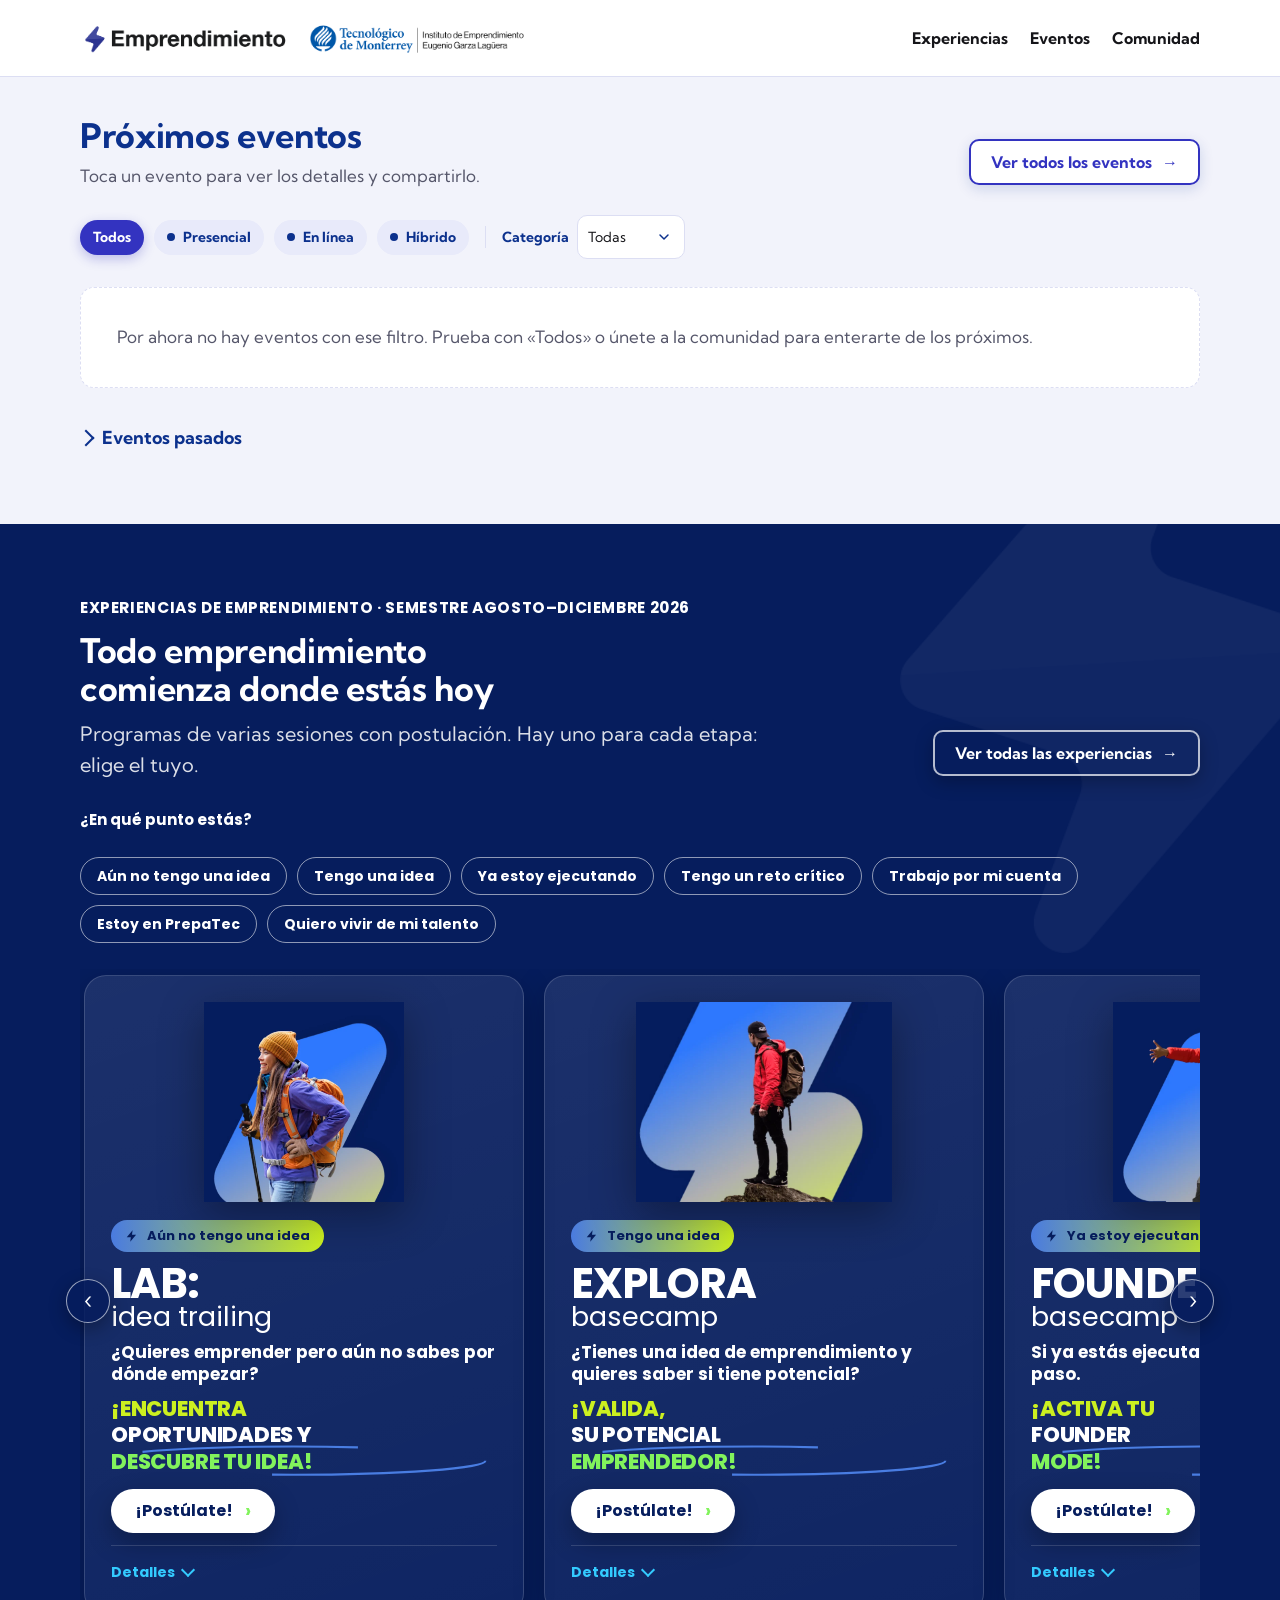
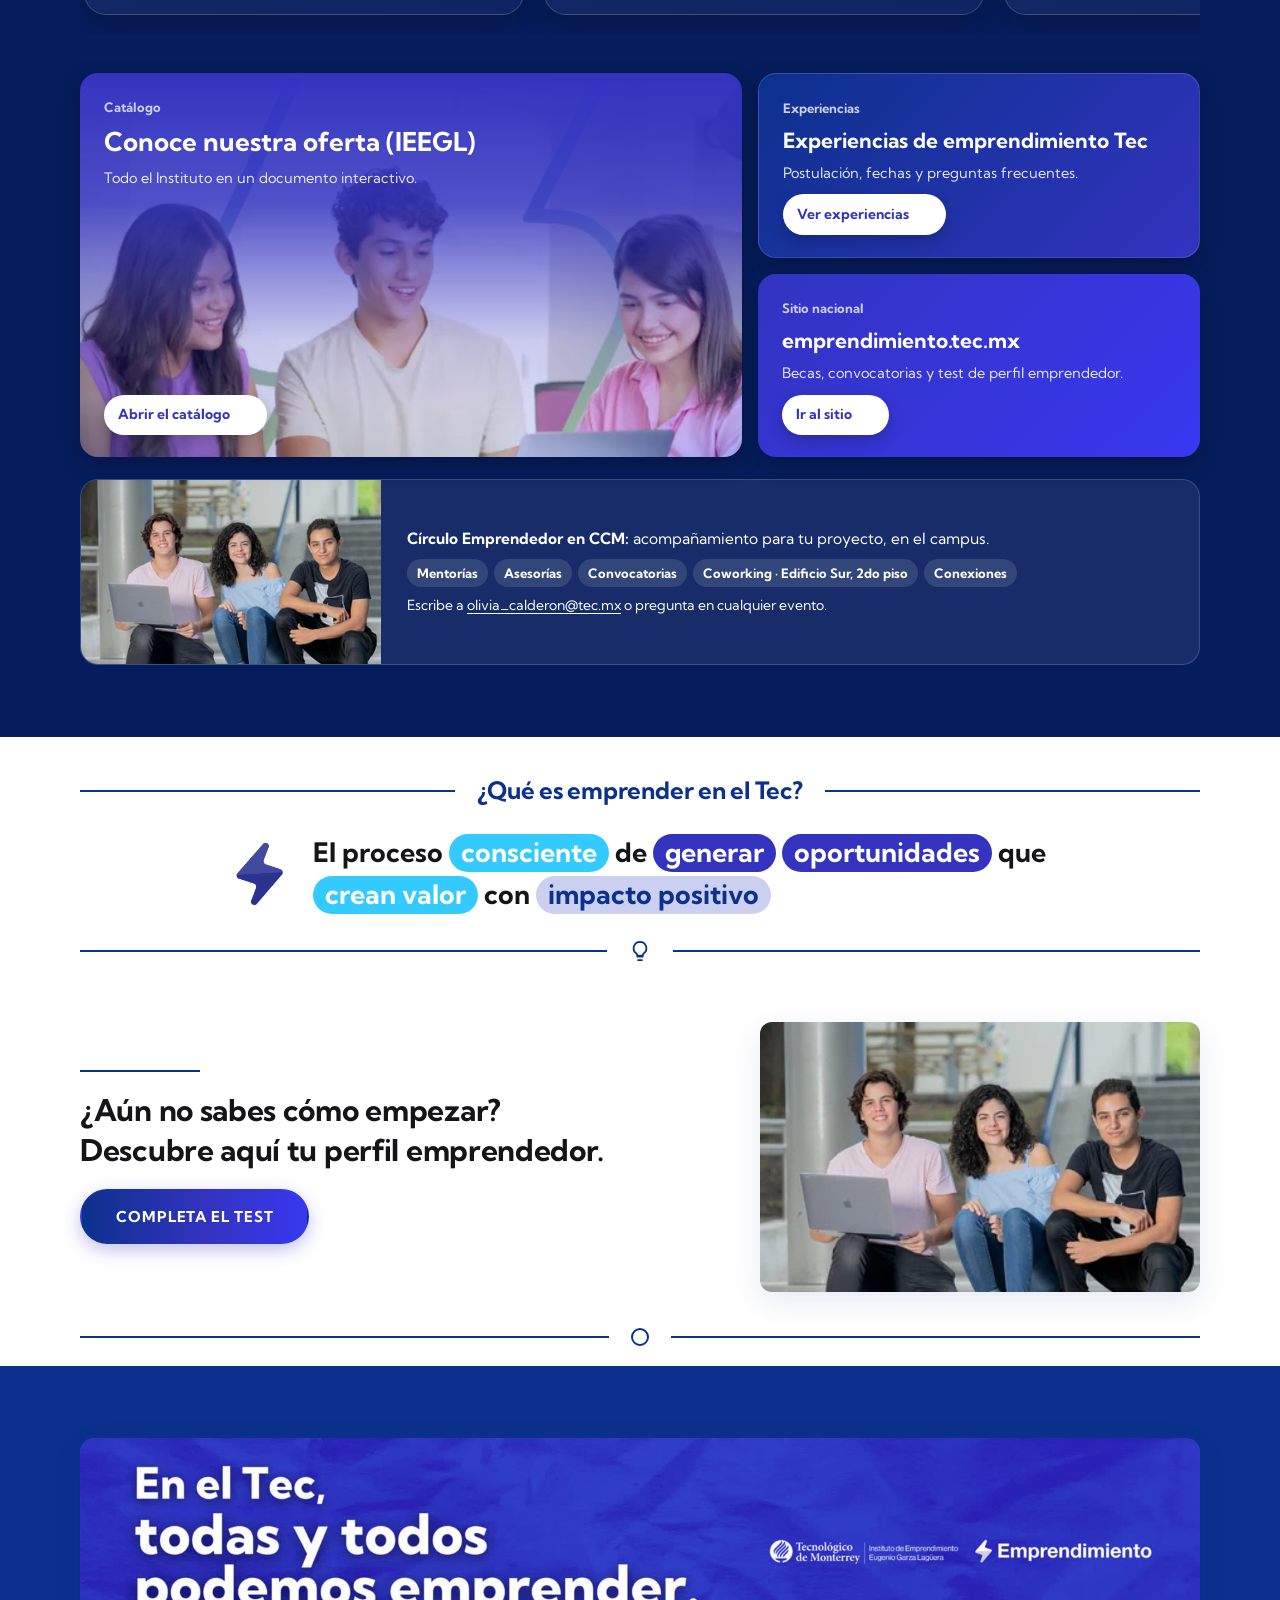
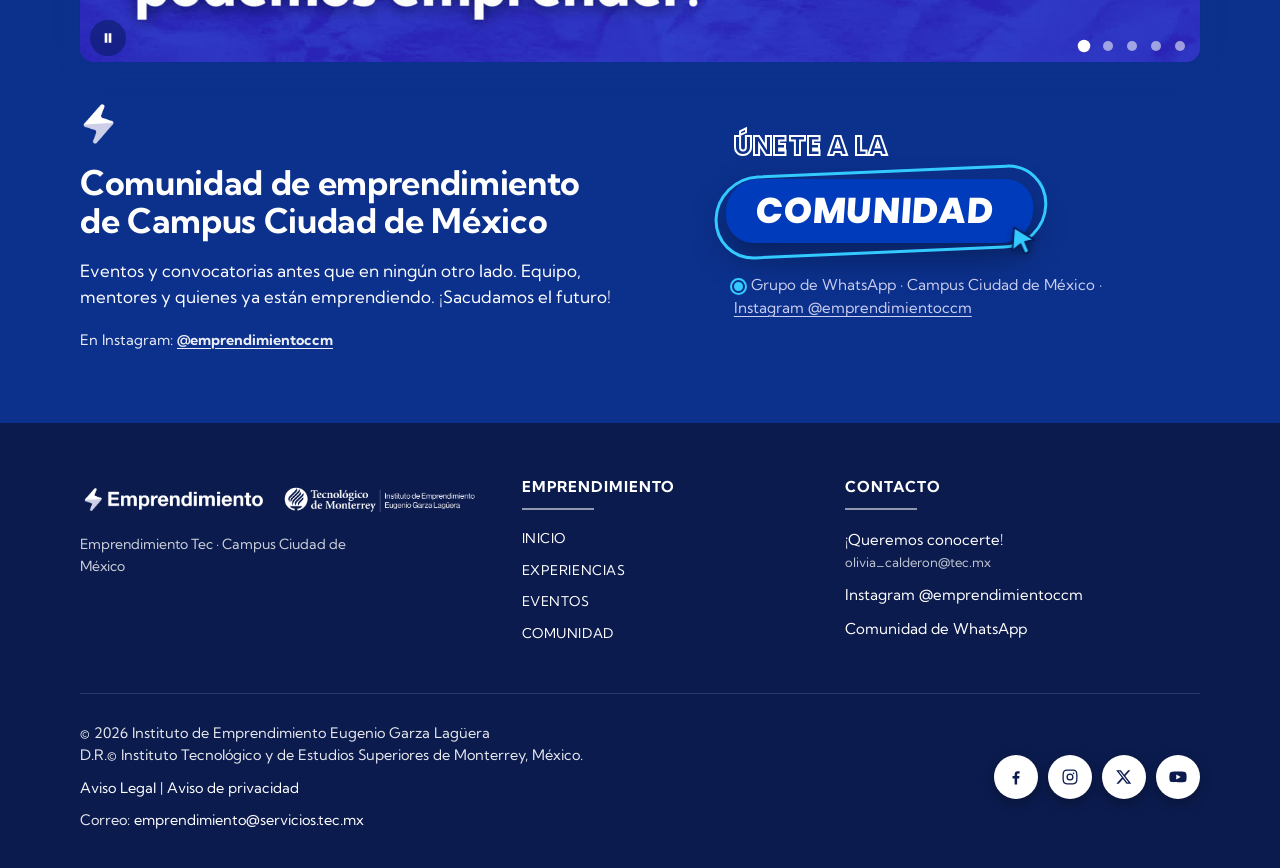
==== commit 213e262a: "Círculo Emprendedor: todo el texto en blanco Co-Authored-By: Claude Fable 5 <noreply@anthropic.com> " ====
--- a/index.html
+++ b/index.html
@@ -134,7 +134,7 @@
         <div class="txt">
           <p><b>Círculo Emprendedor en CCM:</b> acompañamiento para tu proyecto, en el campus.</p>
           <div class="tags"><span>Mentorías</span><span>Asesorías</span><span>Convocatorias</span><span>Coworking · Edificio Sur, 2do piso</span><span>Conexiones</span></div>
-          <p style="font-size:14px;color:var(--lila)">Escribe a <a href="mailto:olivia_calderon@tec.mx" style="color:#fff">olivia_calderon@tec.mx</a> o pregunta en cualquier evento.</p>
+          <p style="font-size:14px">Escribe a <a href="mailto:olivia_calderon@tec.mx">olivia_calderon@tec.mx</a> o pregunta en cualquier evento.</p>
         </div>
       </div>
     </div>
--- a/styles.css
+++ b/styles.css
@@ -284,7 +284,7 @@
   .circulo { margin-top: 22px; display: grid; grid-template-columns: 300px 1fr; gap: 0; background: rgba(255, 255, 255, .07); border: 1px solid rgba(255, 255, 255, .16); border-radius: 18px; overflow: hidden; }
   .circulo img { width: 100%; height: 100%; object-fit: cover; object-position: center; display: block; }
   .circulo .txt { padding: 22px 26px; font-size: 15.5px; align-self: center; display: grid; gap: 8px; }
-  .circulo .txt b { color: var(--xp-lime); }
+  .circulo .txt, .circulo .txt b, .circulo .txt a { color: #FFFFFF; }
   .circulo .tags { display: flex; flex-wrap: wrap; gap: 6px; }
   .circulo .tags span { font-size: 13px; font-weight: 700; background: rgba(255,255,255,.12); border-radius: 999px; padding: 4px 10px; }
   @media (max-width: 760px) { .circulo { grid-template-columns: 1fr; } .circulo img { max-height: 220px; } }
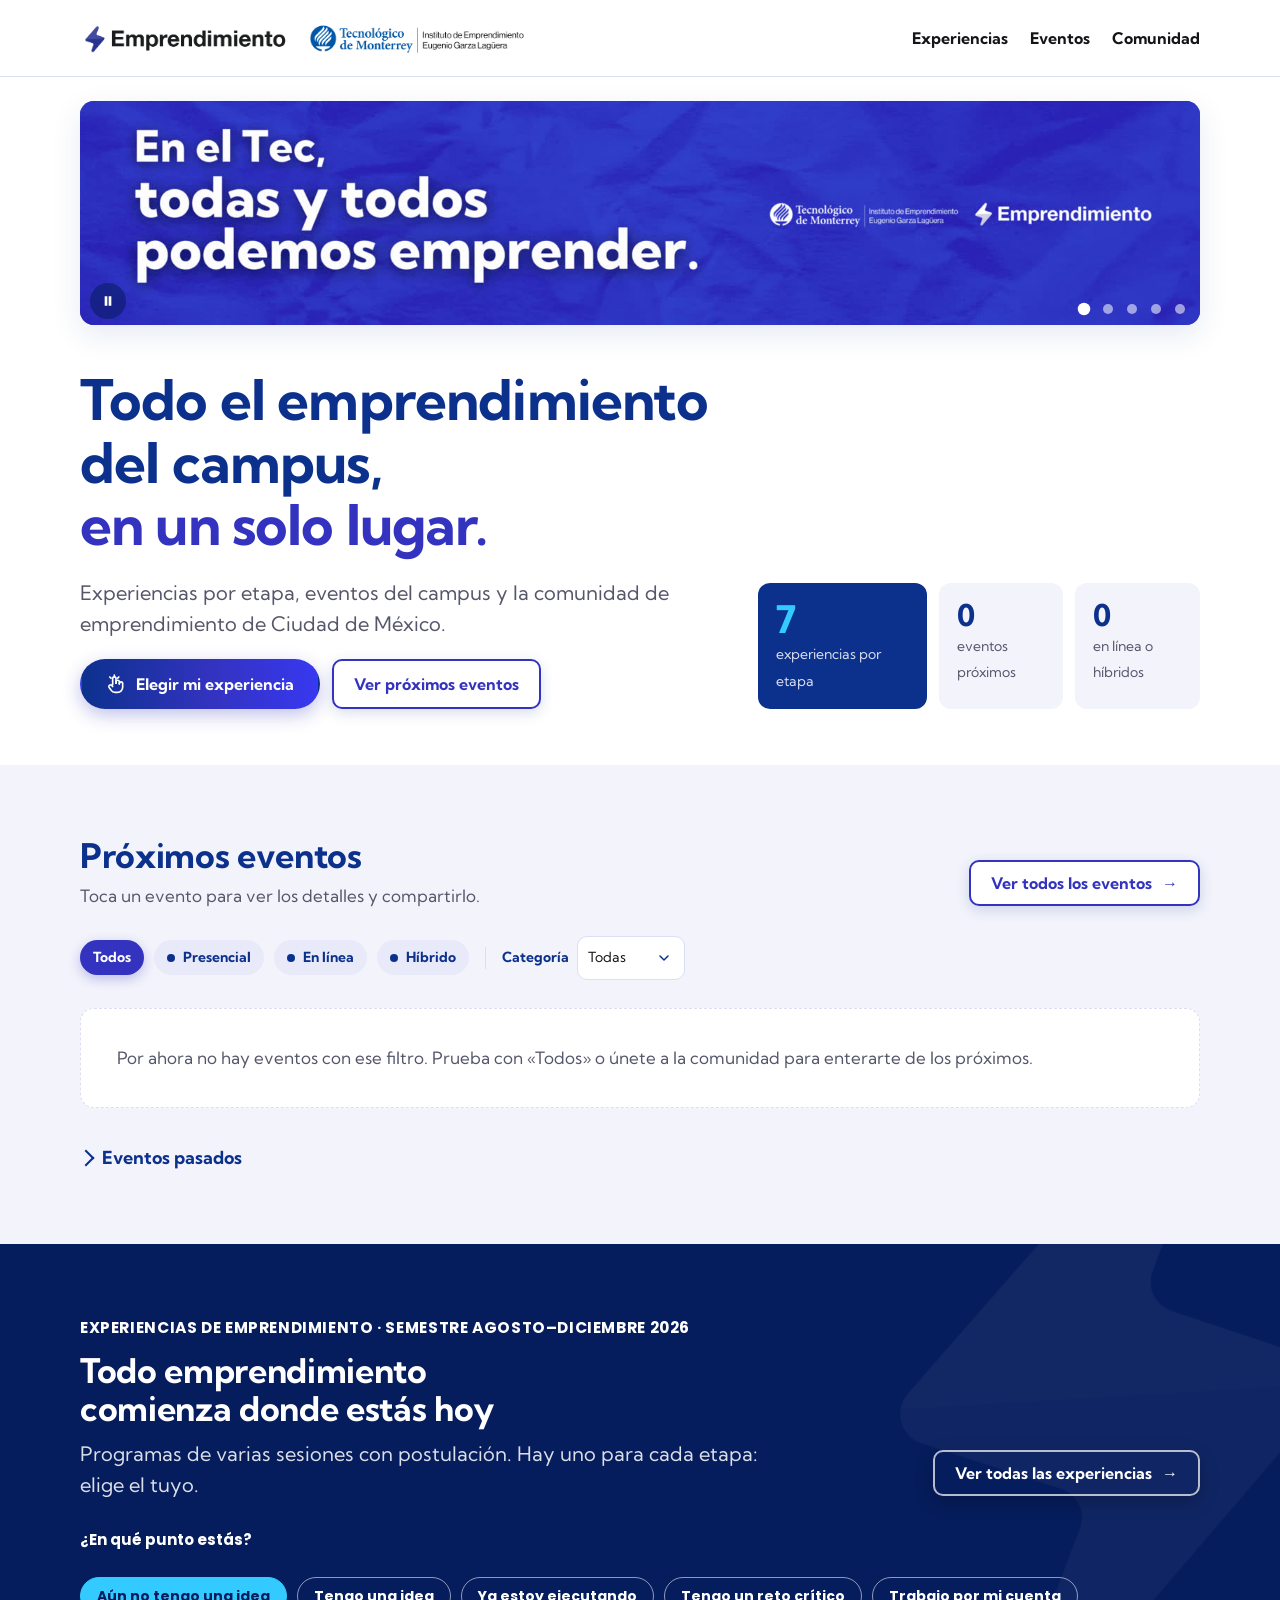
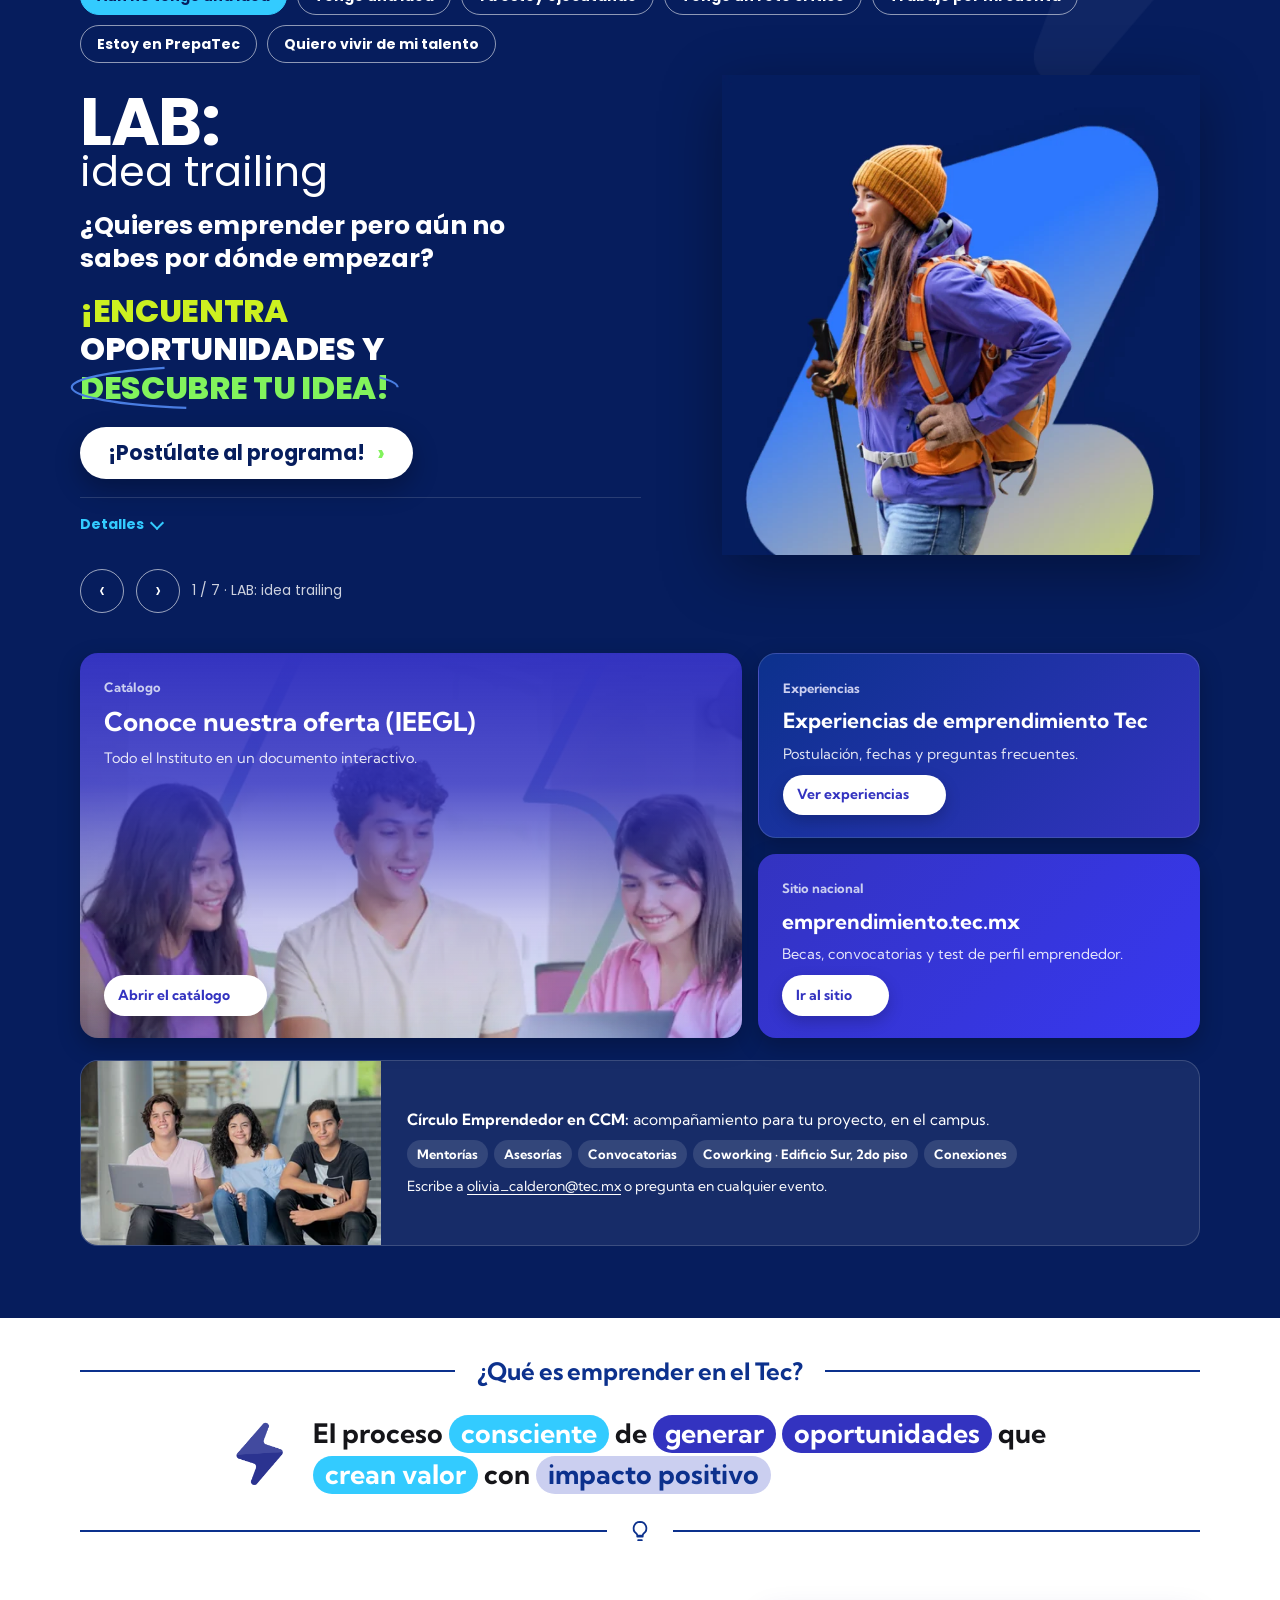
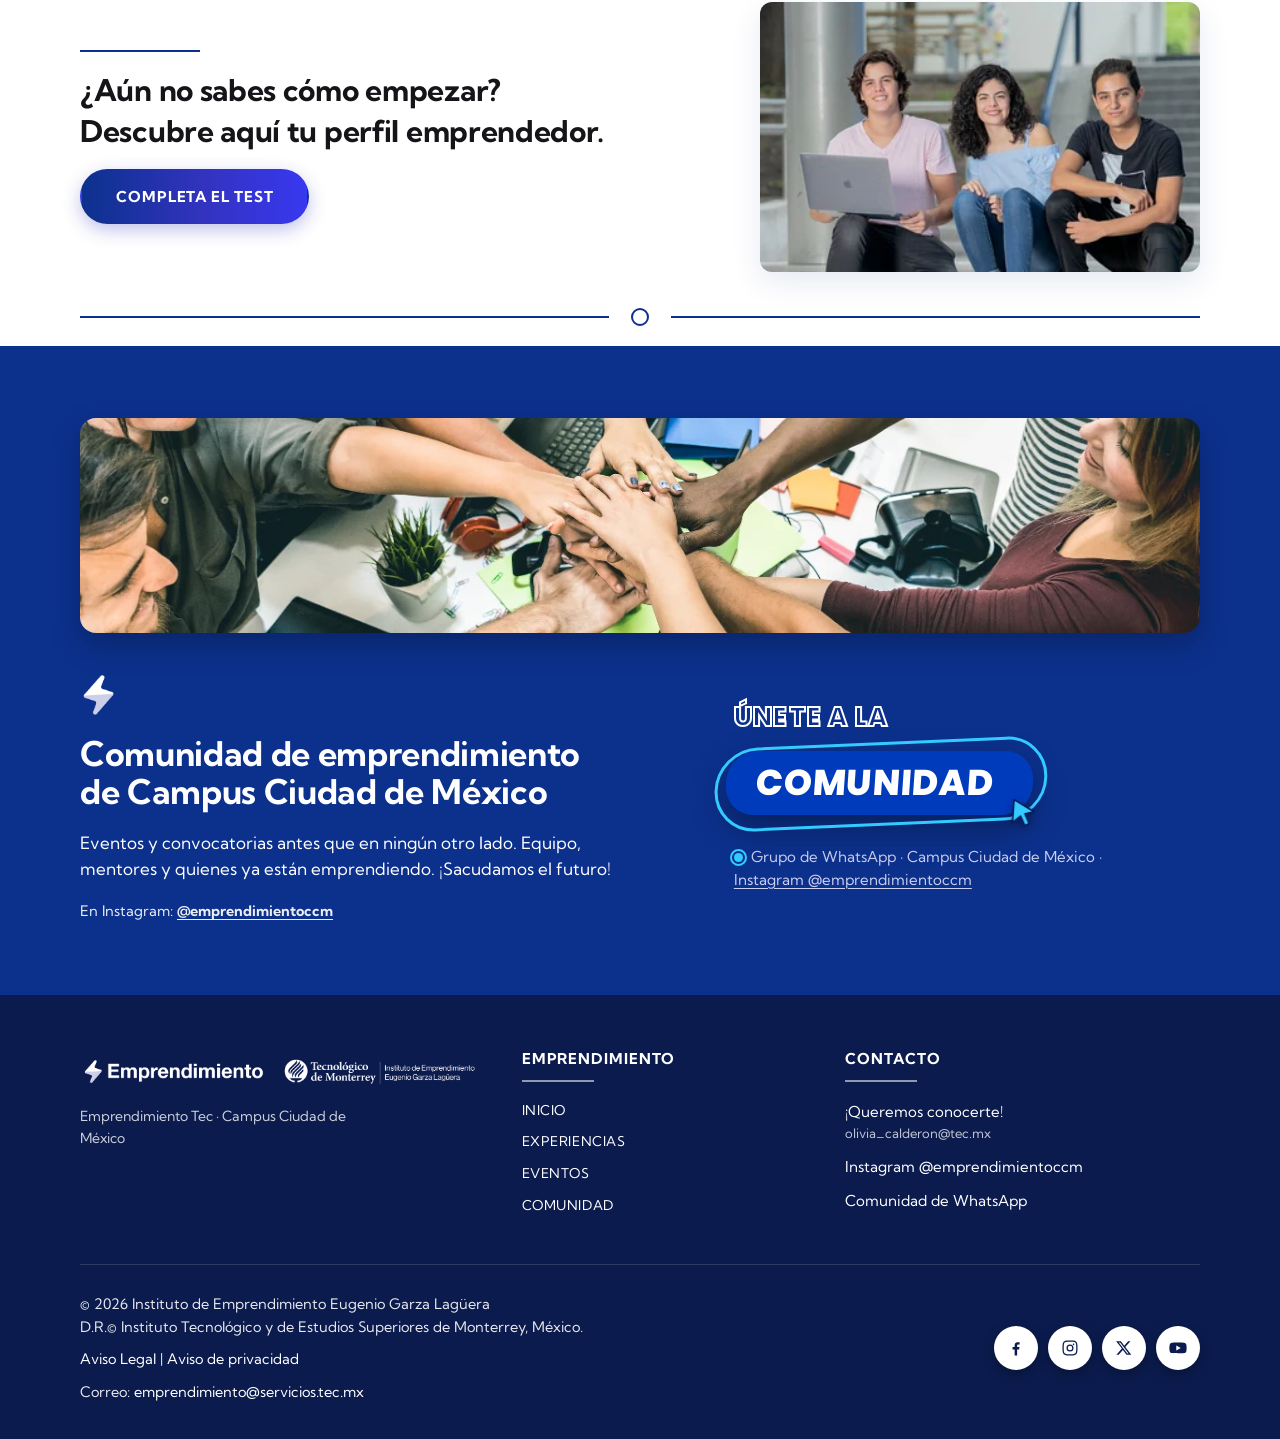
==== commit 8956c32e: "Hero de vuelta arriba de eventos; experiencias en panel grande con pestañas, flechas y contador; cre" ====
--- a/index.html
+++ b/index.html
@@ -19,7 +19,7 @@
 </head>
 <body>
 
-<a class="skip" href="#eventos">Saltar al contenido</a>
+<a class="skip" href="#top">Saltar al contenido</a>
 <header class="site">
   <div class="wrap">
     <a class="brand" href="#top" aria-label="Emprendimiento Tec, inicio">
@@ -51,6 +51,33 @@
 <section class="event-view" id="eventView" aria-live="polite"></section>
 
 <main id="top">
+  <!-- ================= HERO ================= -->
+  <section class="hero">
+    <div class="wrap">
+      <div class="carousel" id="carousel" aria-roledescription="carrusel" aria-label="Campañas del Instituto de Emprendimiento">
+        <button class="pause" id="carPause" type="button" aria-label="Pausar el carrusel" aria-pressed="false"><svg viewBox="0 0 24 24" aria-hidden="true"><path d="M7 5h4v14H7zM13 5h4v14h-4z"/></svg></button>
+        <div class="dots" id="dots" role="group" aria-label="Elegir banner"></div>
+      </div>
+
+      <div class="hero-grid">
+        <div class="hero-copy">
+          <h1>Todo el emprendimiento del campus, <span>en un solo lugar.</span></h1>
+          <p class="lede">Experiencias por etapa, eventos del campus y la comunidad de emprendimiento de Ciudad de México.</p>
+          <div class="cta-row">
+            <a class="btn btn-primary" href="#programas"><svg class="hand" viewBox="0 0 24 24" fill="none" stroke="currentColor" stroke-width="2" stroke-linecap="round" stroke-linejoin="round" aria-hidden="true"><path d="M8 13V5.5a2 2 0 1 1 4 0V11"/><path d="M12 11V9.5a2 2 0 1 1 4 0V12"/><path d="M16 12v-.5a2 2 0 1 1 4 0V16a6 6 0 0 1-6 6h-3a6 6 0 0 1-5-2.7L3.6 15.9a2 2 0 0 1 3.3-2.2L8 15"/><path d="M6 5 4.6 3.6M10 3V1.2M14 5l1.4-1.4"/></svg>Elegir mi experiencia</a>
+            <a class="btn btn-secondary" href="#eventos">Ver próximos eventos</a>
+          </div>
+        </div>
+        <div class="stats" aria-label="Resumen">
+          <div class="stat"><b>7</b><span>experiencias por etapa</span></div>
+          <div class="stat"><b id="statUpcoming">0</b><span>eventos próximos</span></div>
+          <div class="stat"><b id="statOnline">0</b><span>en línea o híbridos</span></div>
+        </div>
+      </div>
+
+    </div>
+  </section>
+
   <!-- ================= EVENTOS ================= -->
   <section id="eventos" aria-labelledby="evTitle">
     <div class="wrap">
@@ -101,10 +128,14 @@
       <p class="xp-tabs-label" id="xpTabsLabel">¿En qué punto estás?</p>
       <div class="xp-tabs" id="xpTabs" role="group" aria-labelledby="xpTabsLabel"></div>
 
-      <div class="prog-carousel">
-        <button class="prog-arrow prev" type="button" id="progPrev" aria-label="Experiencia anterior">‹</button>
-        <div class="prog-grid" id="progGrid" tabindex="0" aria-label="Experiencias (desliza)"></div>
-        <button class="prog-arrow next" type="button" id="progNext" aria-label="Siguiente experiencia">›</button>
+      <article class="xp-panel" id="xpPanel" aria-live="polite">
+        <div class="xp-copy" id="xpCopy"></div>
+        <div class="xp-art"><img id="xpImg" src="" alt="" width="760" height="760" decoding="async"></div>
+      </article>
+      <div class="xp-nav">
+        <button type="button" id="xpPrev" aria-label="Experiencia anterior">‹</button>
+        <button type="button" id="xpNext" aria-label="Siguiente experiencia">›</button>
+        <span id="xpCount"></span>
       </div>
 
 
@@ -165,11 +196,8 @@
 
   <!-- ================= COMUNIDAD ================= -->
   <section id="comunidad" aria-labelledby="coTitle">
-    <div class="wrap carousel-wrap">
-      <div class="carousel" id="carousel" aria-roledescription="carrusel" aria-label="Campañas del Instituto de Emprendimiento">
-        <button class="pause" id="carPause" type="button" aria-label="Pausar el carrusel" aria-pressed="false"><svg viewBox="0 0 24 24" aria-hidden="true"><path d="M7 5h4v14H7zM13 5h4v14h-4z"/></svg></button>
-        <div class="dots" id="dots" role="group" aria-label="Elegir banner"></div>
-      </div>
+    <div class="wrap">
+      <img class="strip" src="assets/foto-comunidad.webp" width="1380" height="215" alt="Equipo de la comunidad emprendedora uniendo las manos sobre una mesa de trabajo" loading="lazy">
     </div>
     <div class="wrap band">
       <div class="copy">
@@ -829,50 +857,34 @@
       return li === p.length - 1 ? `<span class="oval">${inner}${OVAL}</span>` : `<span>${inner}</span>`;
     }).join('') + '</p>';
   }
-  $('#progGrid').innerHTML = PROGRAMAS.map((x, i) => `
-    <article class="prog reveal${x.compact ? ' compact' : ''}${i === 0 ? ' featured' : ''}" id="prog-${x.id}" data-id="${x.id}" style="--i:${Math.min(i, 3)}">
-      <div class="prog-body">
-        <span class="prog-stage">${BOLT}${esc(x.stage)}</span>
-        <h3 class="xp-wm"><span class="top">${esc(x.top)}</span>${x.sub ? ` <span class="sub">${esc(x.sub)}</span>` : ''}</h3>
-        ${x.by ? `<span class="prog-by">${esc(x.by)}</span>` : ''}
-        <p class="prog-q">${esc(x.q)}</p>
-        ${x.punch ? punchHTML(x.punch) : ''}
-        <div class="prog-cta">
-          <a class="xp-pill" href="${x.url}" target="_blank" rel="noopener">${x.id === 'entrenamiento' ? 'Conoce más' : '¡Postúlate!'} <span class="tick" aria-hidden="true">›</span></a>
-        </div>
-        <details class="prog-more">
-          <summary>Detalles</summary>
-          <p class="prog-desc">${esc(x.desc)}</p>
-          <ul class="prog-facts">${x.facts.map(f => `<li>${esc(f)}</li>`).join('')}</ul>
-          <p class="prog-para"><b>Dirigido a:</b> ${esc(x.para)}</p>
-          ${x.contacto ? `<p class="prog-contact">Dudas: <a href="mailto:${x.contacto}">${x.contacto}</a></p>` : ''}
-        </details>
-      </div>
-      ${x.img ? `<div class="prog-art"><img src="${x.img}" alt="${esc(x.alt)}" loading="lazy" decoding="async"></div>` : ''}
-    </article>`).join('');
-  const xpTabs = $('#xpTabs');
-  xpTabs.innerHTML = PROGRAMAS.map(x => `<button class="xp-tab" type="button" aria-pressed="false" data-id="${x.id}">${esc(x.stage)}</button>`).join('');
-  const progGrid = $('#progGrid');
-  const progStep = () => (progGrid.querySelector('.prog')?.getBoundingClientRect().width || 360) + 20;
-  $('#progPrev').addEventListener('click', () => progGrid.scrollBy({ left: -progStep(), behavior: reduce ? 'auto' : 'smooth' }));
-  $('#progNext').addEventListener('click', () => progGrid.scrollBy({ left: progStep(), behavior: reduce ? 'auto' : 'smooth' }));
-  xpTabs.addEventListener('click', e => {
-    const b = e.target.closest('.xp-tab'); if (!b) return;
-    $$('.xp-tab').forEach(t => t.setAttribute('aria-pressed', String(t === b)));
-    $$('.prog').forEach(p => p.classList.toggle('hl', p.dataset.id === b.dataset.id));
-    const card = document.getElementById('prog-' + b.dataset.id);
-    if (card) card.scrollIntoView({ behavior: reduce ? 'auto' : 'smooth', block: 'nearest', inline: 'center' });
-  });
-
-  /* ---- Spotlight en tarjetas de programas (solo con cursor) ---- */
-  if (window.matchMedia('(hover: hover)').matches) {
-    $('#progGrid').addEventListener('pointermove', e => {
-      const card = e.target.closest('.prog'); if (!card) return;
-      const r = card.getBoundingClientRect();
-      card.style.setProperty('--mx', ((e.clientX - r.left) / r.width * 100).toFixed(1) + '%');
-      card.style.setProperty('--my', ((e.clientY - r.top) / r.height * 100).toFixed(1) + '%');
-    }, { passive: true });
-  }
+  const xpTabs = $('#xpTabs'), xpCopy = $('#xpCopy'), xpImg = $('#xpImg'), xpCount = $('#xpCount');
+  let xpIndex = 0;
+  xpTabs.innerHTML = PROGRAMAS.map((x, i) => `<button class="xp-tab" type="button" aria-pressed="${i === 0}" data-i="${i}">${esc(x.stage)}</button>`).join('');
+  function renderXP(i) {
+    xpIndex = (i + PROGRAMAS.length) % PROGRAMAS.length;
+    const x = PROGRAMAS[xpIndex];
+    xpCopy.innerHTML = `
+      <h3 class="xp-wm"><span class="top">${esc(x.top)}</span>${x.sub ? ` <span class="sub">${esc(x.sub)}</span>` : ''}</h3>
+      ${x.by ? `<span class="prog-by">${esc(x.by)}</span>` : ''}
+      <p class="prog-q">${esc(x.q)}</p>
+      ${x.punch ? punchHTML(x.punch) : ''}
+      <div class="prog-cta"><a class="xp-pill" href="${x.url}" target="_blank" rel="noopener">${x.id === 'entrenamiento' ? 'Conoce más' : '¡Postúlate al programa!'} <span class="tick" aria-hidden="true">›</span></a></div>
+      <details class="prog-more">
+        <summary>Detalles</summary>
+        <p class="prog-desc">${esc(x.desc)}</p>
+        <ul class="prog-facts">${x.facts.map(f => `<li>${esc(f)}</li>`).join('')}</ul>
+        <p class="prog-para"><b>Dirigido a:</b> ${esc(x.para)}</p>
+        ${x.contacto ? `<p class="prog-contact">Dudas: <a href="mailto:${x.contacto}">${x.contacto}</a></p>` : ''}
+      </details>`;
+    xpImg.src = x.img; xpImg.alt = x.alt || '';
+    $$('.xp-tab').forEach((b, k) => b.setAttribute('aria-pressed', String(k === xpIndex)));
+    xpCount.textContent = `${xpIndex + 1} / ${PROGRAMAS.length} · ${x.top}${x.sub ? ' ' + x.sub : ''}`;
+  }
+  xpTabs.addEventListener('click', e => { const b = e.target.closest('.xp-tab'); if (b) renderXP(Number(b.dataset.i)); });
+  xpTabs.addEventListener('keydown', e => { if (e.key === 'ArrowRight') renderXP(xpIndex + 1); if (e.key === 'ArrowLeft') renderXP(xpIndex - 1); });
+  $('#xpPrev').addEventListener('click', () => renderXP(xpIndex - 1));
+  $('#xpNext').addEventListener('click', () => renderXP(xpIndex + 1));
+  renderXP(0);
 
   /* ---- Carrusel (videos ligeros en lugar de GIF; versión recortada en celular) ---- */
   const SLIDES = [
--- a/styles.css
+++ b/styles.css
@@ -291,7 +291,7 @@
   .sec-head .btn { margin-bottom: 4px; }
 
   /* ============ Eventos ============ */
-  #eventos { background: var(--bg-soft); padding-top: 40px; }
+  #eventos { background: var(--bg-soft); }
   .carousel-wrap { margin-bottom: 40px; }
   @media (max-width: 640px) { .carousel-wrap { width: 100%; margin-bottom: 28px; } .carousel-wrap .carousel { width: 100vw; margin-left: calc(50% - 50vw); } }
   .sec-head { display: flex; flex-wrap: wrap; align-items: end; justify-content: space-between; gap: 16px; margin-bottom: 26px; }
@@ -582,3 +582,20 @@
   .cat-sec .tile { aspect-ratio: 16 / 9; min-height: 0; }
   .cat-sec .tile .ttl { font-size: clamp(18px, 1.8vw, 22px); }
   .cat-empty { color: var(--ink-soft); }
+
+  /* ============ Experiencias en la portada: una en grande a la vez ============ */
+  .xp-panel { display: grid; grid-template-columns: 1.05fr 1fr; gap: 24px; align-items: center; min-height: 460px; margin-top: 12px; }
+  .xp-copy { font-family: Poppins, "Kumbh Sans", sans-serif; display: grid; gap: 18px; padding-block: 8px; justify-items: start; }
+  .xp-copy .xp-wm .top { font-size: clamp(40px, 5.2vw, 68px); }
+  .xp-copy .xp-wm .sub { font-size: clamp(26px, 3.2vw, 42px); }
+  .xp-copy .prog-q { font-size: clamp(19px, 2vw, 25px); max-width: 30ch; }
+  .xp-copy .xp-punch { font-size: clamp(22px, 2.6vw, 32px); max-width: 24ch; }
+  .xp-copy .xp-pill { font-size: clamp(17px, 1.6vw, 21px); padding: 16px 28px; }
+  .xp-copy .prog-more { width: 100%; max-width: 56ch; }
+  .xp-art { display: flex; justify-content: flex-end; align-items: flex-end; }
+  .xp-art img { max-height: 480px; width: auto; max-width: 100%; height: auto; object-fit: contain; filter: drop-shadow(0 16px 30px rgba(0,0,0,.35)); }
+  .xp-nav { display: flex; align-items: center; gap: 12px; margin-top: 14px; font-family: Poppins, "Kumbh Sans", sans-serif; font-size: 14px; color: rgba(255,255,255,.8); }
+  .xp-nav button { width: 44px; height: 44px; border-radius: 50%; border: 1.5px solid rgba(255,255,255,.6); background: transparent; color: #fff; font-size: 22px; line-height: 1; cursor: pointer; }
+  .xp-nav button:hover { background: var(--cyan); color: var(--xp-navy); border-color: var(--cyan); }
+  @media (max-width: 860px) { .xp-panel { grid-template-columns: 1fr; min-height: 0; gap: 8px; } .xp-art { order: -1; justify-content: center; } .xp-art img { max-height: 320px; } }
+  @media (max-width: 480px) { .xp-art img { max-height: 250px; } }
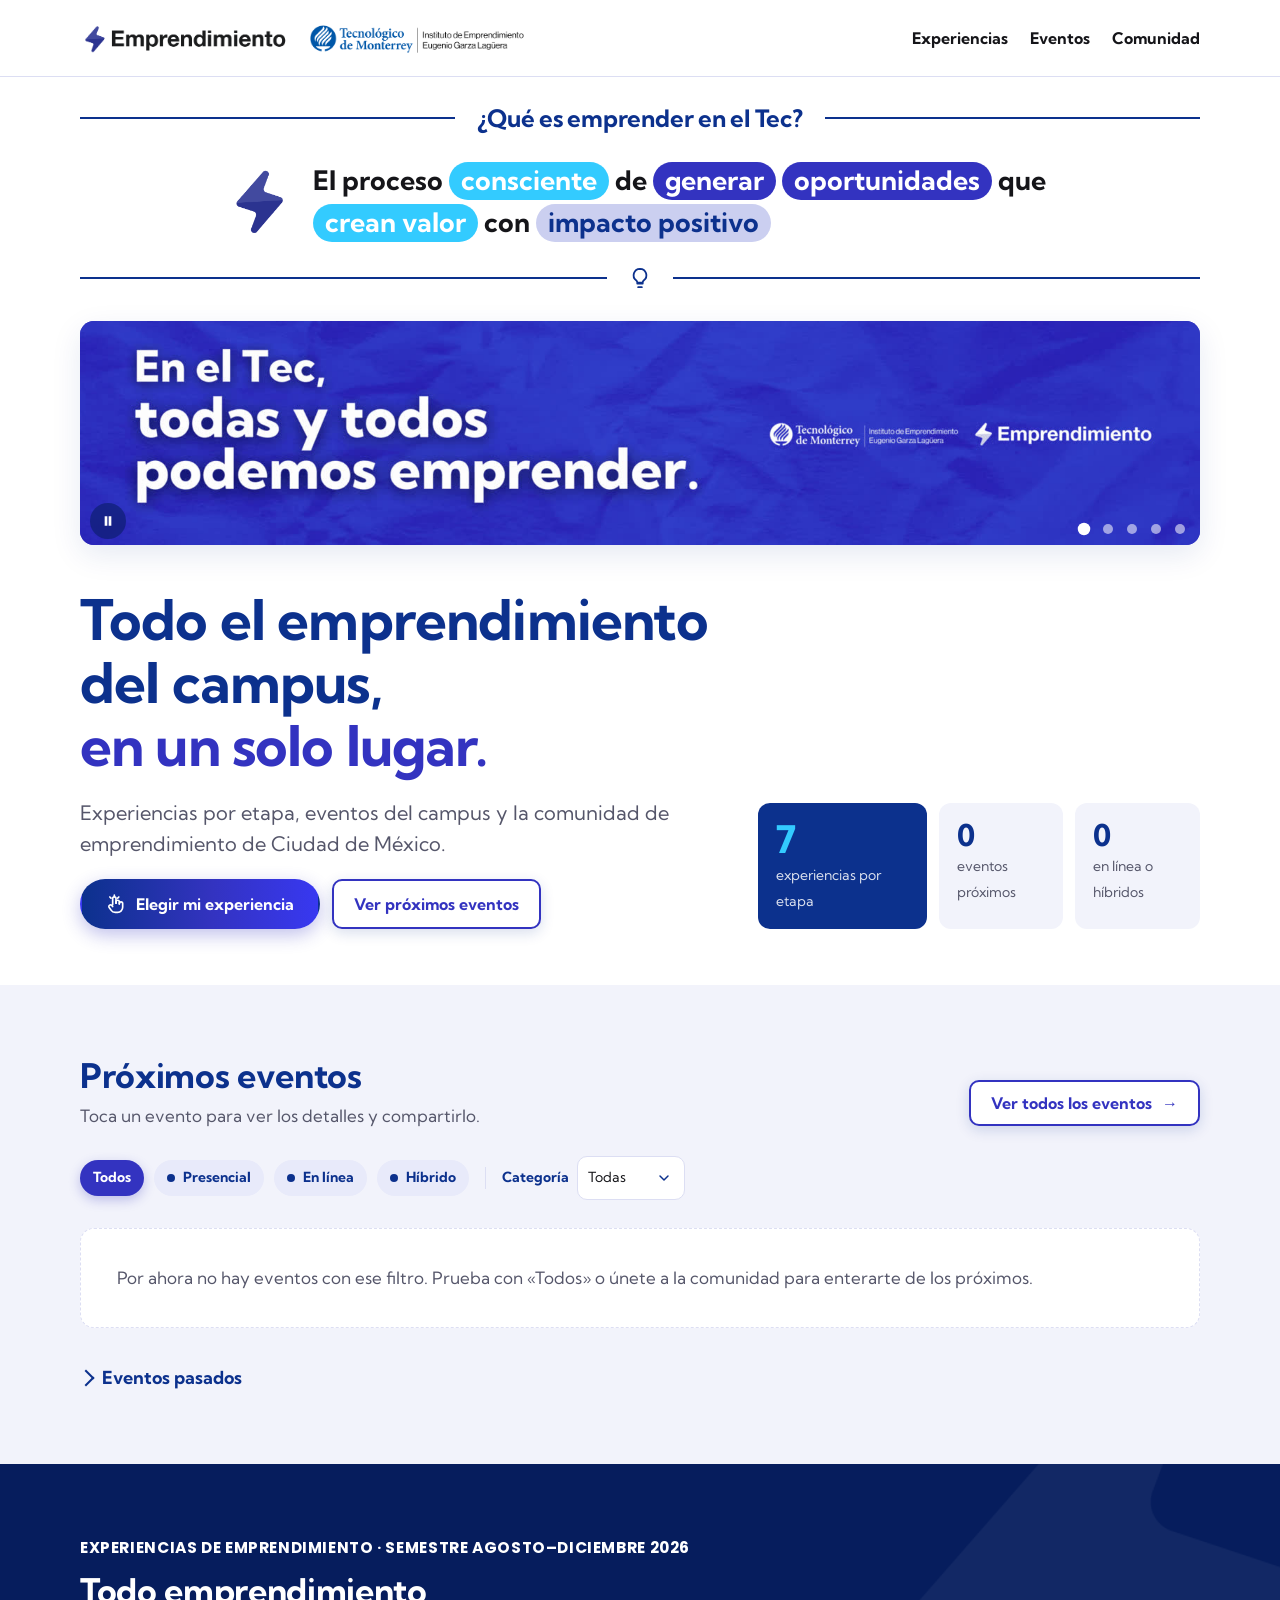
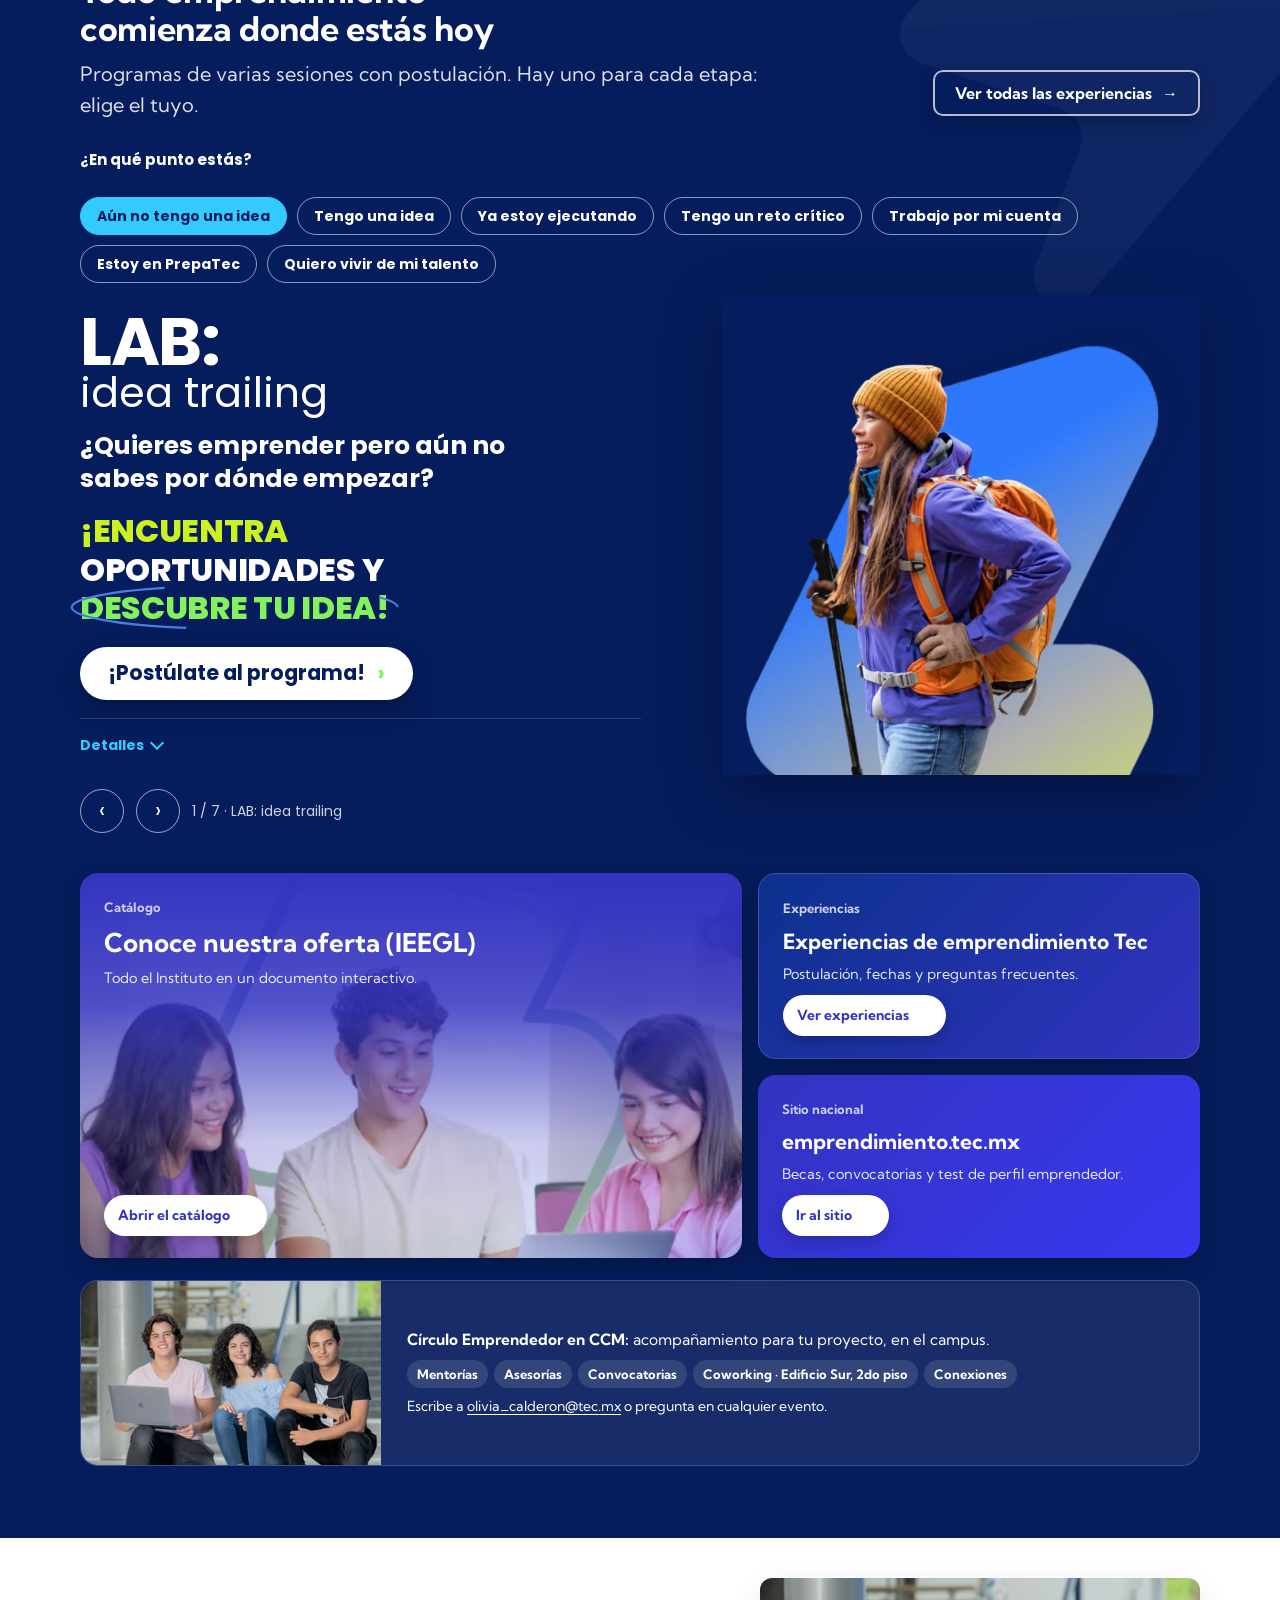
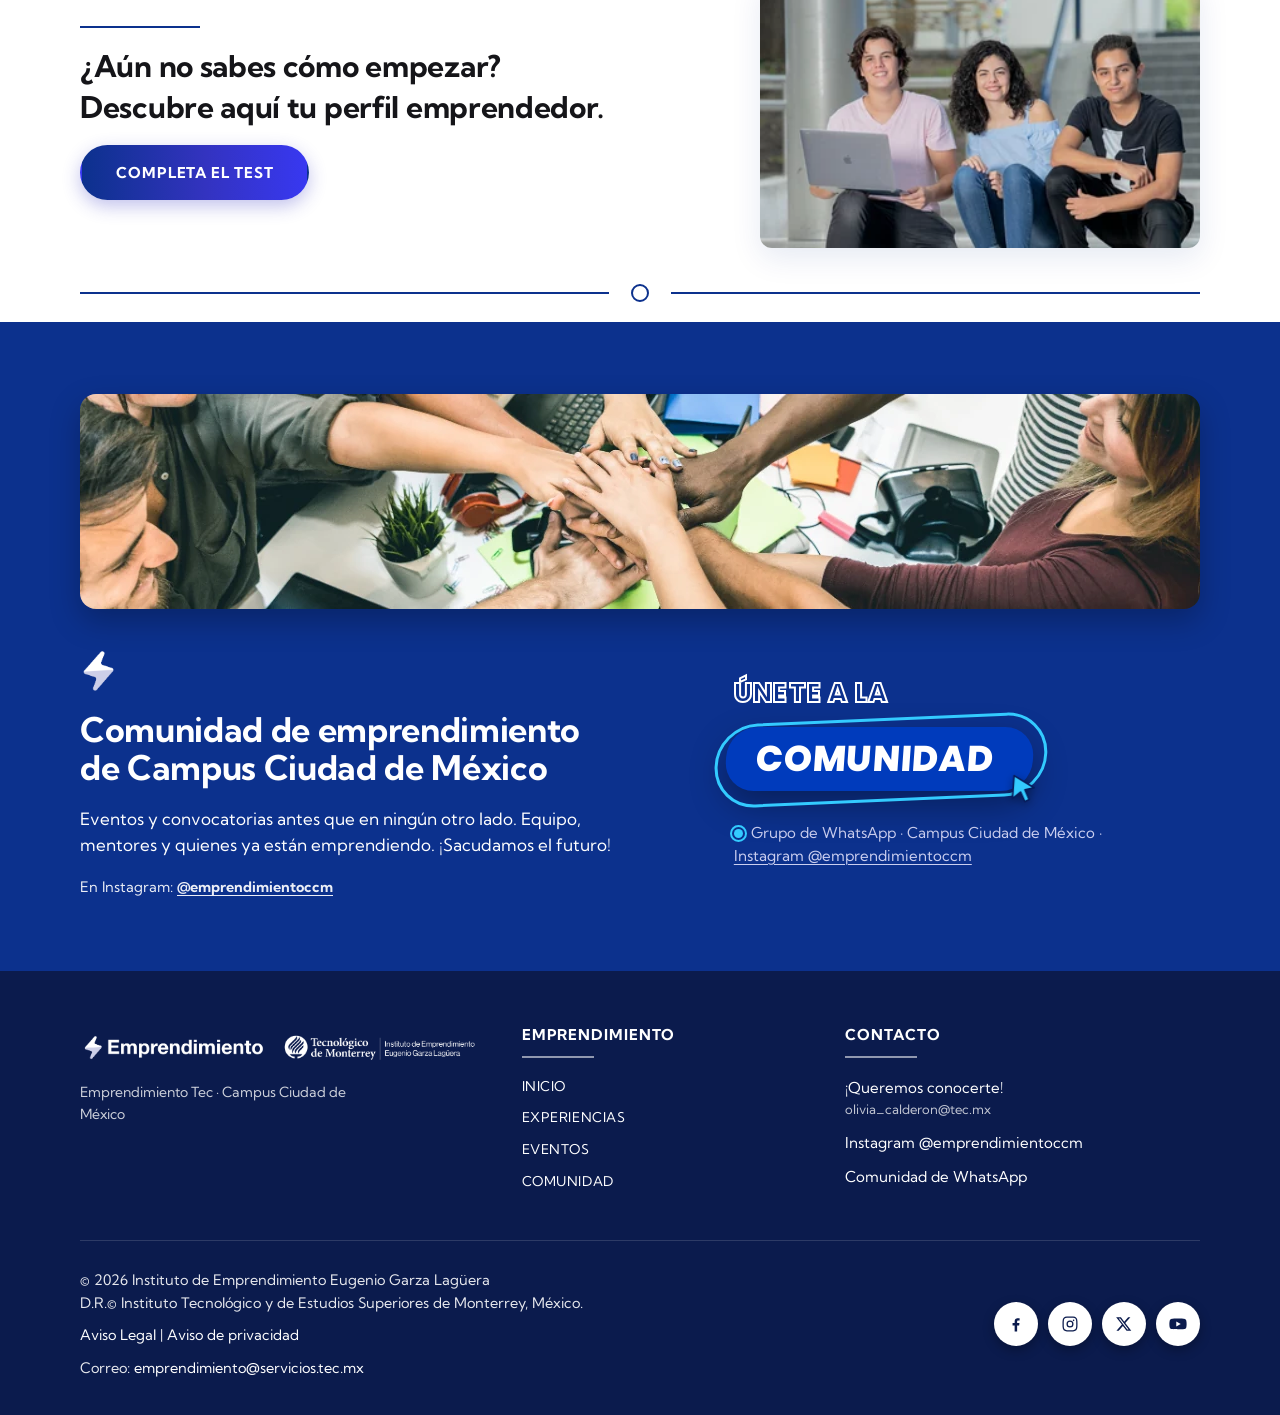
==== commit ddb957fc: "«¿Qué es emprender en el Tec?» debajo del header Co-Authored-By: Claude Fable 5 <noreply@anthropic.c" ====
--- a/index.html
+++ b/index.html
@@ -51,6 +51,17 @@
 <section class="event-view" id="eventView" aria-live="polite"></section>
 
 <main id="top">
+  <section class="def-sec" aria-labelledby="defTitle">
+    <div class="wrap">
+      <h2 class="rule-title" id="defTitle"><span>¿Qué es emprender en el Tec?</span></h2>
+      <div class="definicion" aria-label="Qué es emprender para el Instituto">
+        <img class="def-rayo" src="assets/rayo-azul.png" alt="">
+        <p>El proceso <mark class="m-cyan">consciente</mark> de <mark class="m-indigo">generar</mark> <mark class="m-indigo">oportunidades</mark> que <mark class="m-cyan">crean valor</mark> con <mark class="m-lila">impacto positivo</mark></p>
+      </div>
+      <div class="rule-end" aria-hidden="true"><svg viewBox="0 0 24 24" fill="none" stroke="currentColor" stroke-width="2" stroke-linecap="round" stroke-linejoin="round"><path d="M9 18h6M10 22h4M12 2a7 7 0 0 0-4 12.7c.6.5 1 1.3 1 2.1V17h6v-.2c0-.8.4-1.6 1-2.1A7 7 0 0 0 12 2z"/></svg></div>
+    </div>
+  </section>
+
   <!-- ================= HERO ================= -->
   <section class="hero">
     <div class="wrap">
@@ -168,17 +179,6 @@
           <p style="font-size:14px">Escribe a <a href="mailto:olivia_calderon@tec.mx">olivia_calderon@tec.mx</a> o pregunta en cualquier evento.</p>
         </div>
       </div>
-    </div>
-  </section>
-
-  <section class="def-sec" aria-labelledby="defTitle">
-    <div class="wrap">
-      <h2 class="rule-title" id="defTitle"><span>¿Qué es emprender en el Tec?</span></h2>
-      <div class="definicion" aria-label="Qué es emprender para el Instituto">
-        <img class="def-rayo" src="assets/rayo-azul.png" alt="">
-        <p>El proceso <mark class="m-cyan">consciente</mark> de <mark class="m-indigo">generar</mark> <mark class="m-indigo">oportunidades</mark> que <mark class="m-cyan">crean valor</mark> con <mark class="m-lila">impacto positivo</mark></p>
-      </div>
-      <div class="rule-end" aria-hidden="true"><svg viewBox="0 0 24 24" fill="none" stroke="currentColor" stroke-width="2" stroke-linecap="round" stroke-linejoin="round"><path d="M9 18h6M10 22h4M12 2a7 7 0 0 0-4 12.7c.6.5 1 1.3 1 2.1V17h6v-.2c0-.8.4-1.6 1-2.1A7 7 0 0 0 12 2z"/></svg></div>
     </div>
   </section>
 
--- a/styles.css
+++ b/styles.css
@@ -533,7 +533,7 @@
   }
 
   /* ============ Definición (bloque propio debajo de experiencias) ============ */
-  .def-sec { padding-block: 40px 20px; background: var(--bg); }
+  .def-sec { padding-block: 28px 8px; background: var(--bg); }
   .def-sec .definicion { margin: 28px auto 24px; justify-content: center; }
   .rule-title { display: flex; align-items: center; gap: 22px; color: var(--navy); font-size: clamp(20px, 2.2vw, 24px); text-align: center; }
   .rule-title::before, .rule-title::after { content: ""; flex: 1; height: 2px; background: var(--navy); }
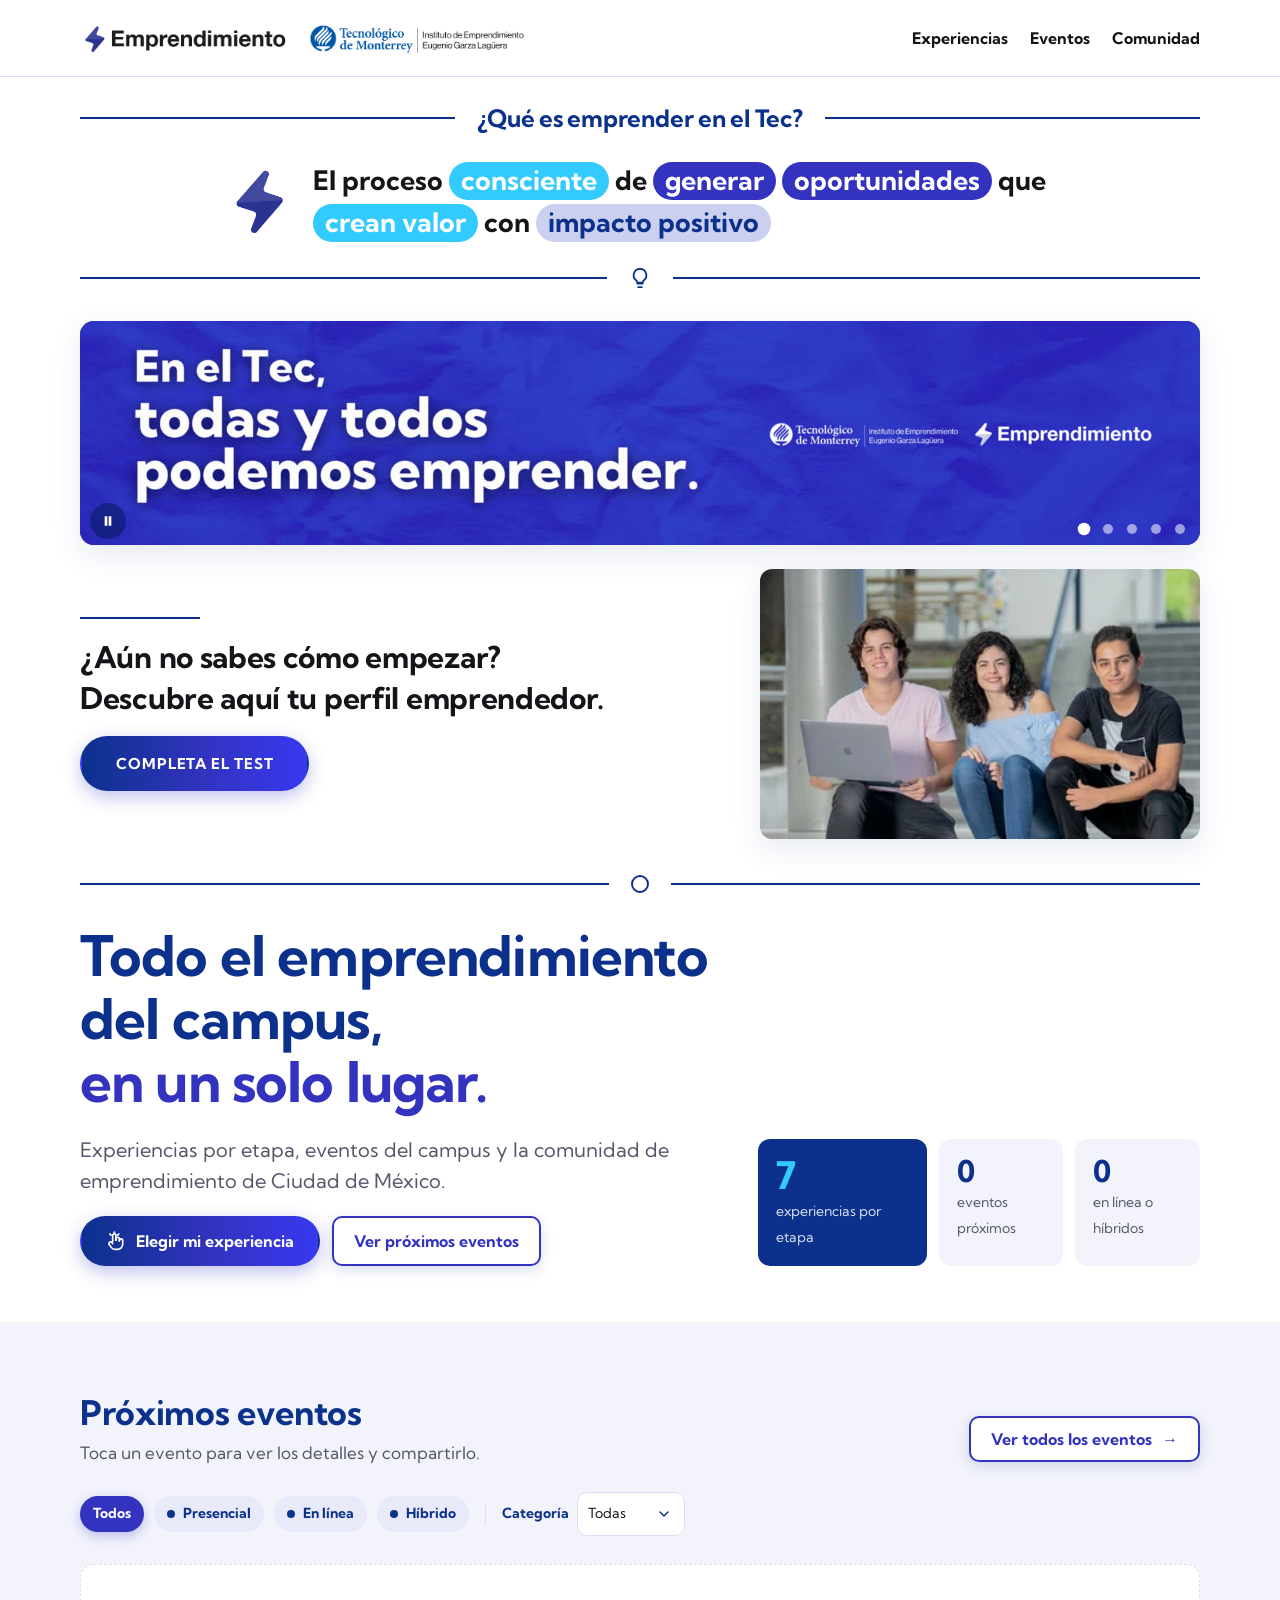
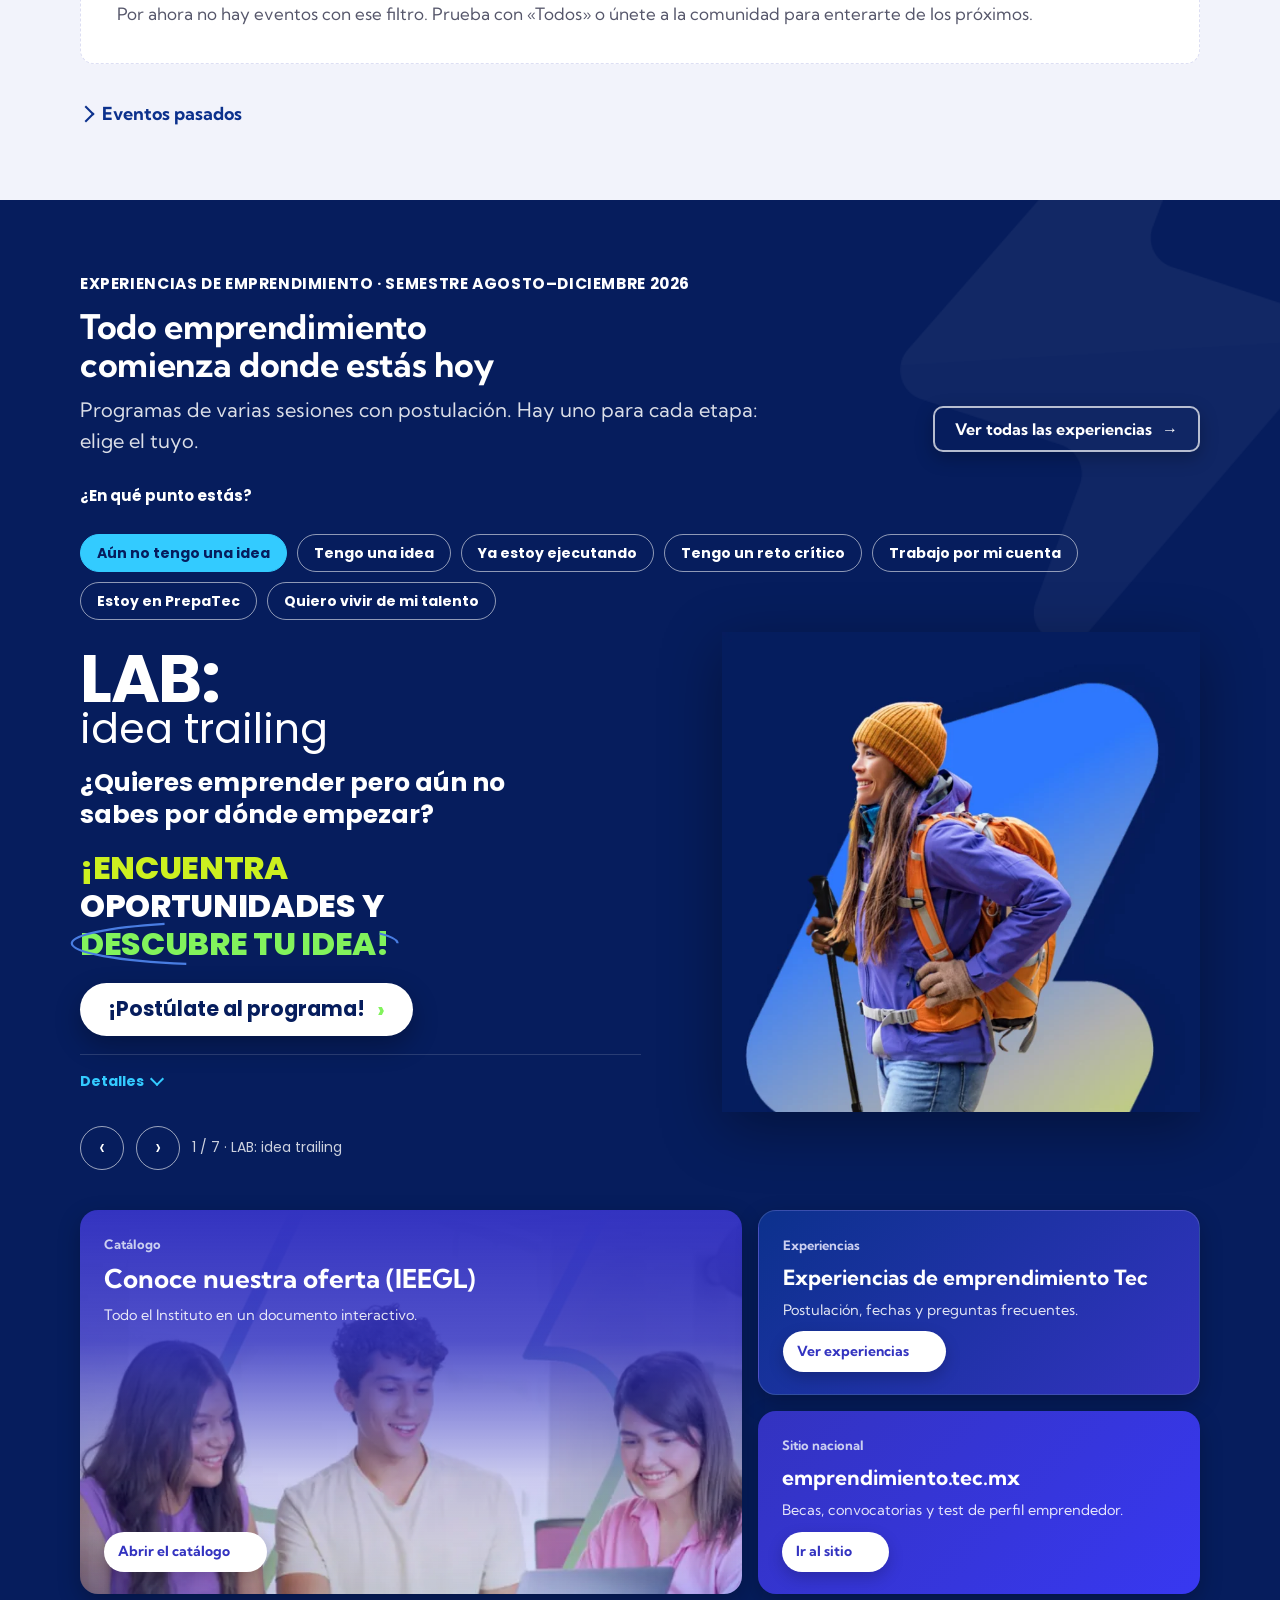
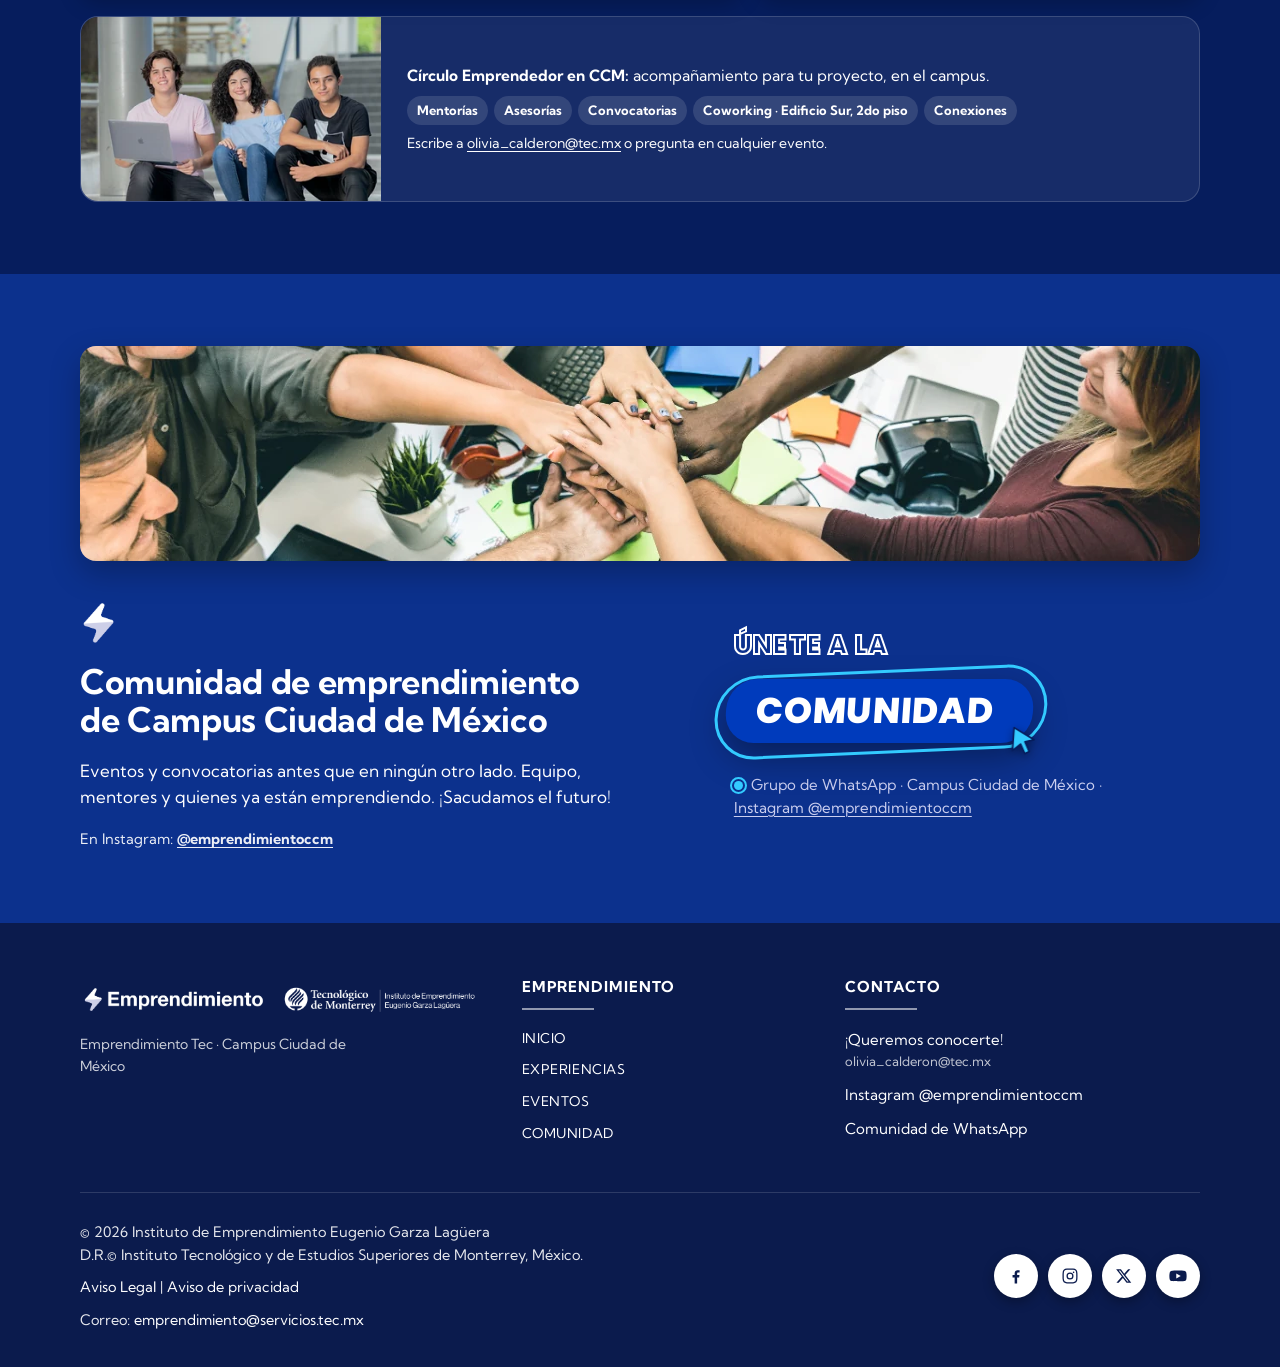
==== commit 68113dd1: "Test de perfil emprendedor debajo del carrusel de campaña Co-Authored-By: Claude Fable 5 <noreply@an" ====
--- a/index.html
+++ b/index.html
@@ -69,7 +69,23 @@
         <button class="pause" id="carPause" type="button" aria-label="Pausar el carrusel" aria-pressed="false"><svg viewBox="0 0 24 24" aria-hidden="true"><path d="M7 5h4v14H7zM13 5h4v14h-4z"/></svg></button>
         <div class="dots" id="dots" role="group" aria-label="Elegir banner"></div>
       </div>
-
+    </div>
+  </section>
+
+  <section class="test-sec" aria-labelledby="testTitle">
+    <div class="wrap test-grid">
+      <div class="test-copy">
+        <span class="rule-short" aria-hidden="true"></span>
+        <h2 id="testTitle">¿Aún no sabes cómo empezar?<br>Descubre aquí tu perfil emprendedor.</h2>
+        <a class="btn btn-primary test-btn" href="https://parqueorion.typeform.com/to/hkThaSVR" target="_blank" rel="noopener">Completa el test</a>
+      </div>
+      <img class="test-photo" src="assets/foto-estudiantes.webp" width="350" height="215" alt="Tres estudiantes del Tec sentados en unas escaleras con una laptop" loading="lazy">
+    </div>
+    <div class="wrap"><div class="rule-end" aria-hidden="true"><span class="circle"></span></div></div>
+  </section>
+
+  <section class="hero hero-copy-sec">
+    <div class="wrap">
       <div class="hero-grid">
         <div class="hero-copy">
           <h1>Todo el emprendimiento del campus, <span>en un solo lugar.</span></h1>
@@ -180,18 +196,6 @@
         </div>
       </div>
     </div>
-  </section>
-
-  <section class="test-sec" aria-labelledby="testTitle">
-    <div class="wrap test-grid">
-      <div class="test-copy">
-        <span class="rule-short" aria-hidden="true"></span>
-        <h2 id="testTitle">¿Aún no sabes cómo empezar?<br>Descubre aquí tu perfil emprendedor.</h2>
-        <a class="btn btn-primary test-btn" href="https://parqueorion.typeform.com/to/hkThaSVR" target="_blank" rel="noopener">Completa el test</a>
-      </div>
-      <img class="test-photo" src="assets/foto-estudiantes.webp" width="350" height="215" alt="Tres estudiantes del Tec sentados en unas escaleras con una laptop" loading="lazy">
-    </div>
-    <div class="wrap"><div class="rule-end" aria-hidden="true"><span class="circle"></span></div></div>
   </section>
 
   <!-- ================= COMUNIDAD ================= -->
--- a/styles.css
+++ b/styles.css
@@ -541,7 +541,10 @@
   .rule-end::before, .rule-end::after { content: ""; flex: 1; height: 2px; background: var(--navy); }
   .rule-end svg { width: 22px; height: 22px; flex: none; }
   .rule-end .circle { width: 18px; height: 18px; border-radius: 50%; border: 2px solid var(--navy); flex: none; }
-  .test-sec { padding-block: 40px 20px; background: var(--bg); }
+  .test-sec { padding-block: 24px 8px; background: var(--bg); }
+  .hero-copy-sec { padding-top: 24px; }
+  .hero-copy-sec .hero-grid { margin-top: 0; }
+  .hero:not(.hero-copy-sec) { padding-bottom: 0; }
   .test-grid { display: grid; grid-template-columns: 1fr 1fr; gap: 40px; align-items: center; margin-bottom: 36px; }
   @media (max-width: 760px) { .test-grid { grid-template-columns: 1fr; gap: 24px; } }
   .test-copy { display: grid; gap: 18px; justify-items: start; }
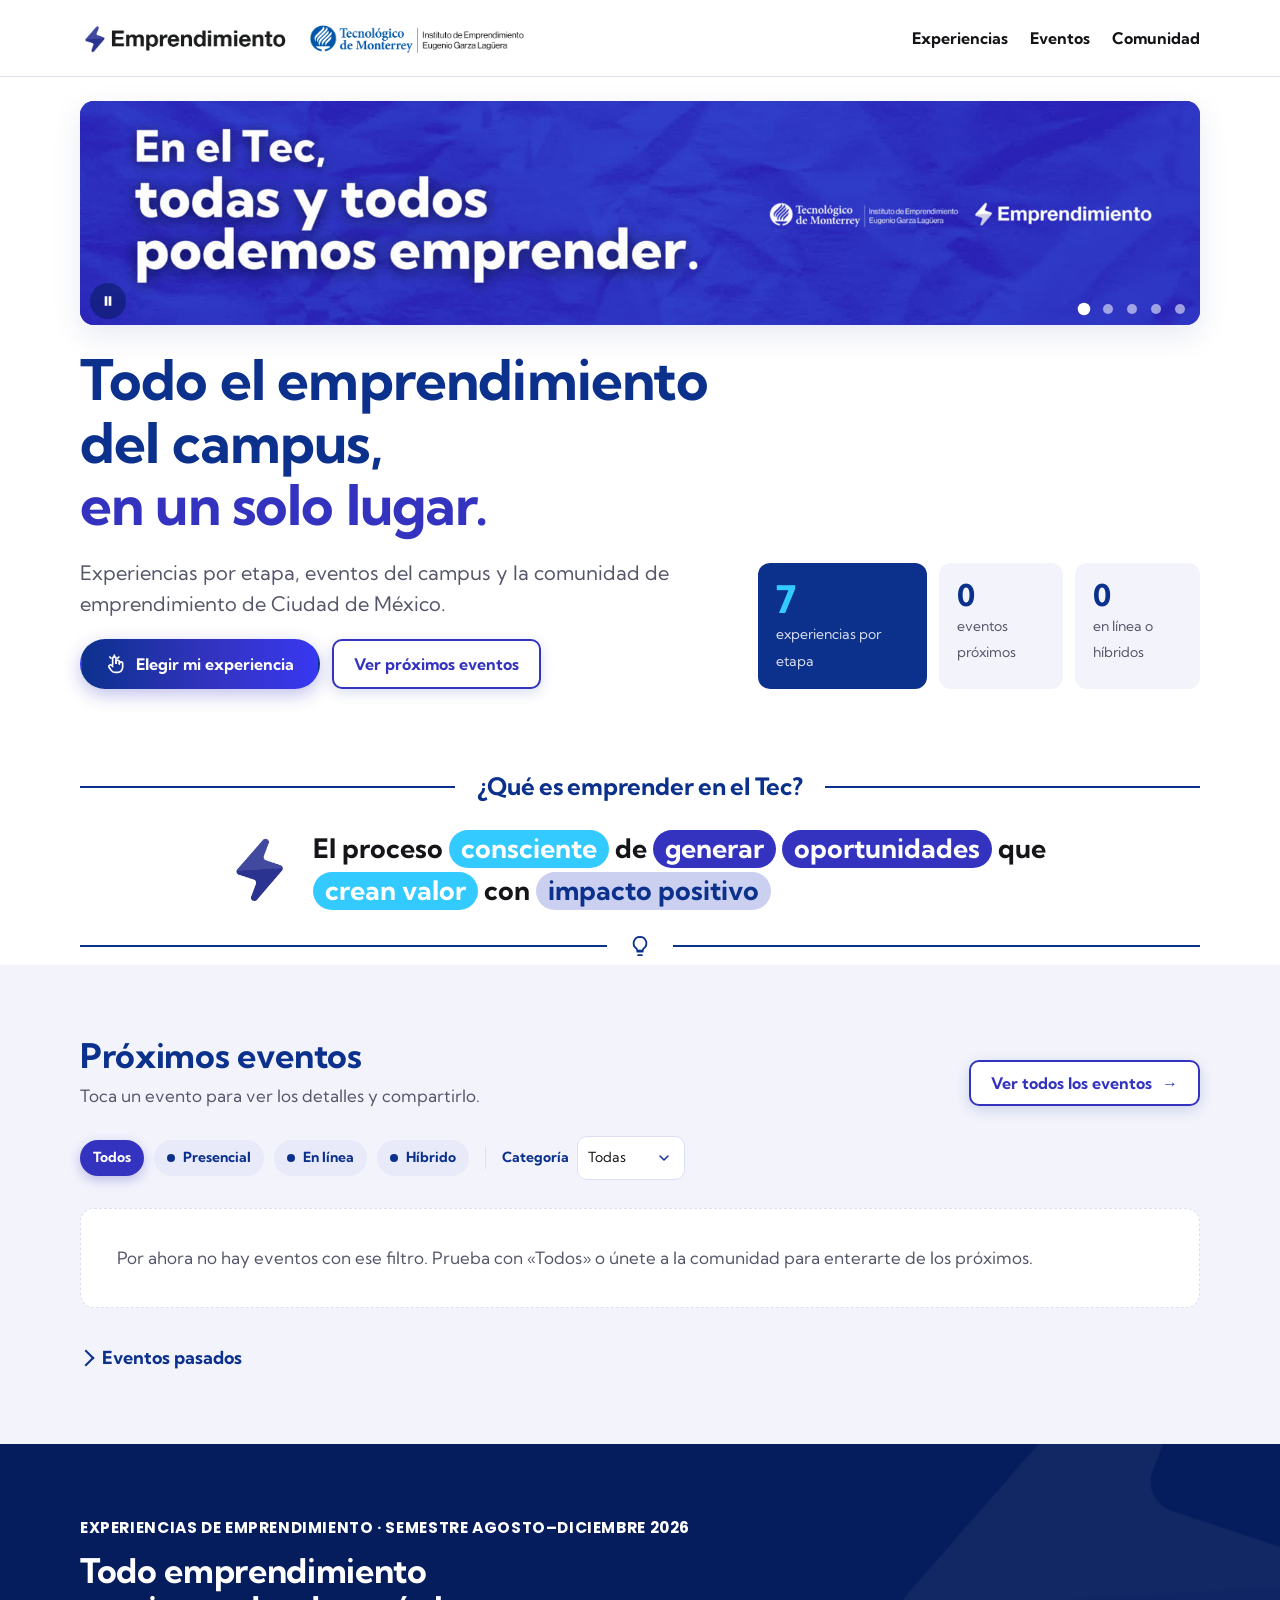
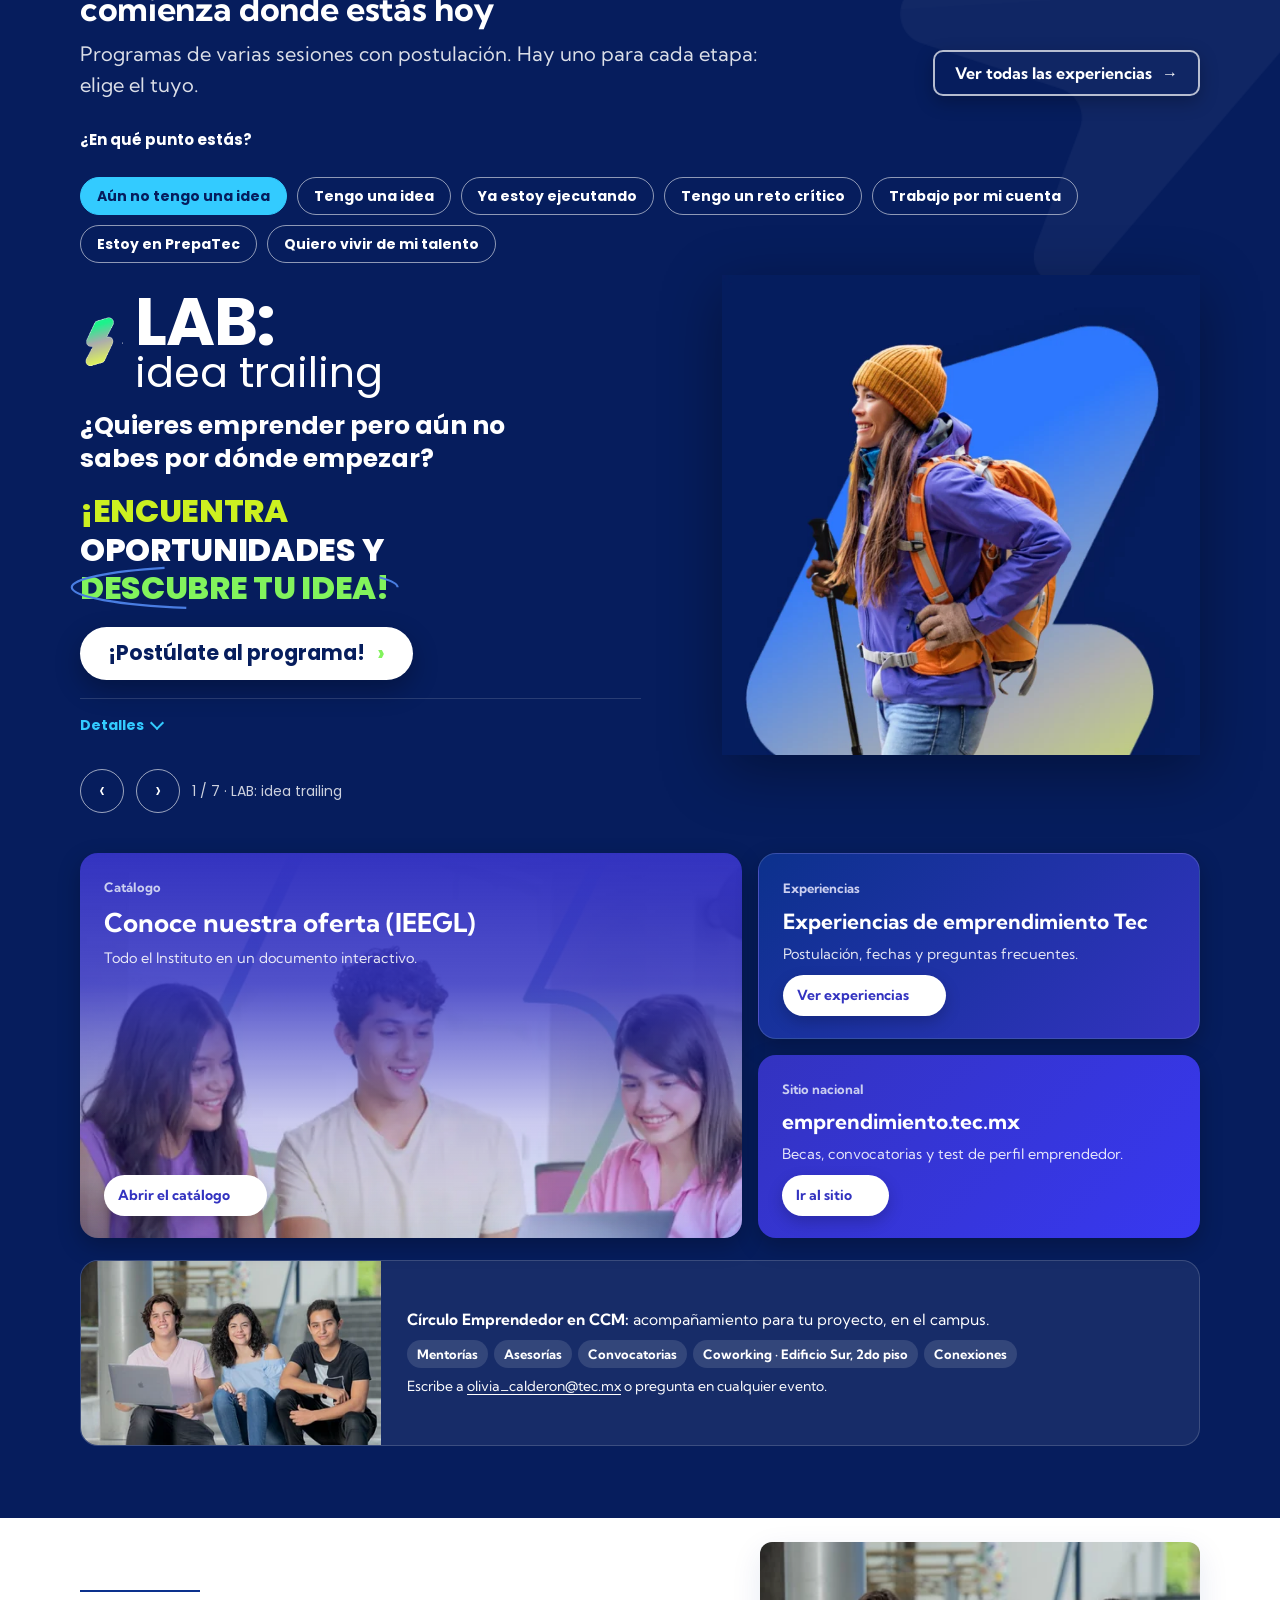
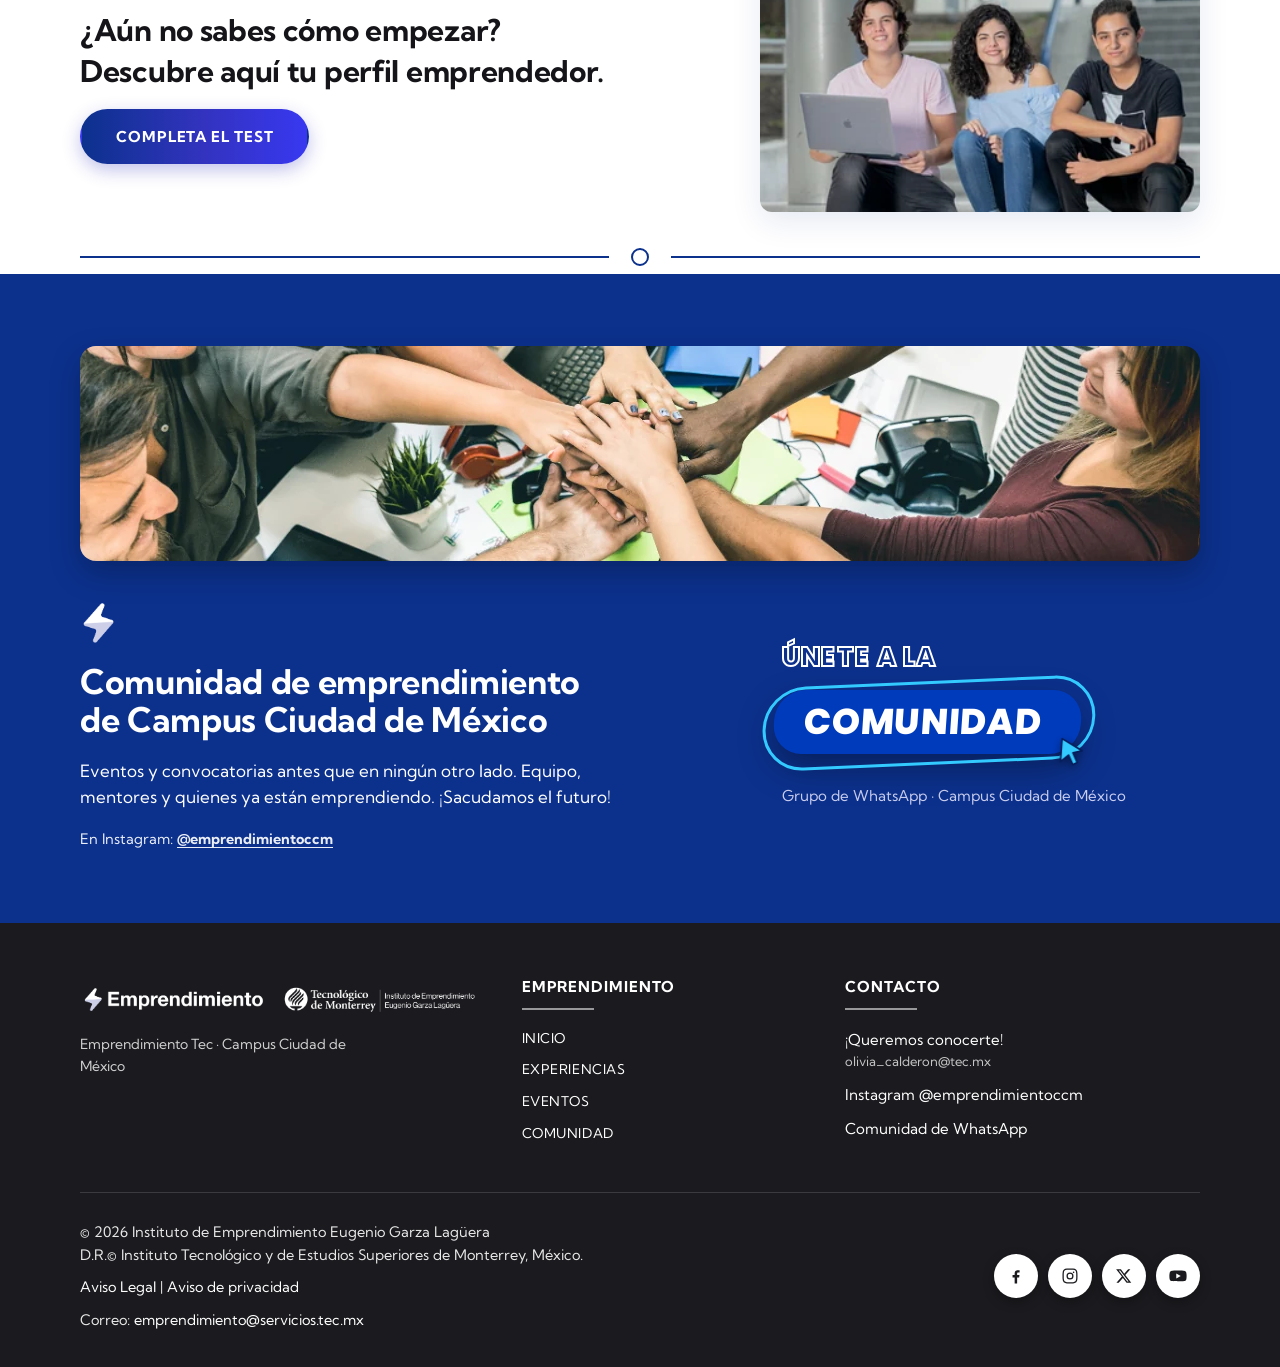
==== commit ba76ae6b: "Página de inicio de sesión del admin; footer gris negro; rayitos de color en el carrusel; fotos real" ====
--- a/index.html
+++ b/index.html
@@ -51,17 +51,6 @@
 <section class="event-view" id="eventView" aria-live="polite"></section>
 
 <main id="top">
-  <section class="def-sec" aria-labelledby="defTitle">
-    <div class="wrap">
-      <h2 class="rule-title" id="defTitle"><span>¿Qué es emprender en el Tec?</span></h2>
-      <div class="definicion" aria-label="Qué es emprender para el Instituto">
-        <img class="def-rayo" src="assets/rayo-azul.png" alt="">
-        <p>El proceso <mark class="m-cyan">consciente</mark> de <mark class="m-indigo">generar</mark> <mark class="m-indigo">oportunidades</mark> que <mark class="m-cyan">crean valor</mark> con <mark class="m-lila">impacto positivo</mark></p>
-      </div>
-      <div class="rule-end" aria-hidden="true"><svg viewBox="0 0 24 24" fill="none" stroke="currentColor" stroke-width="2" stroke-linecap="round" stroke-linejoin="round"><path d="M9 18h6M10 22h4M12 2a7 7 0 0 0-4 12.7c.6.5 1 1.3 1 2.1V17h6v-.2c0-.8.4-1.6 1-2.1A7 7 0 0 0 12 2z"/></svg></div>
-    </div>
-  </section>
-
   <!-- ================= HERO ================= -->
   <section class="hero">
     <div class="wrap">
@@ -70,18 +59,6 @@
         <div class="dots" id="dots" role="group" aria-label="Elegir banner"></div>
       </div>
     </div>
-  </section>
-
-  <section class="test-sec" aria-labelledby="testTitle">
-    <div class="wrap test-grid">
-      <div class="test-copy">
-        <span class="rule-short" aria-hidden="true"></span>
-        <h2 id="testTitle">¿Aún no sabes cómo empezar?<br>Descubre aquí tu perfil emprendedor.</h2>
-        <a class="btn btn-primary test-btn" href="https://parqueorion.typeform.com/to/hkThaSVR" target="_blank" rel="noopener">Completa el test</a>
-      </div>
-      <img class="test-photo" src="assets/foto-estudiantes.webp" width="350" height="215" alt="Tres estudiantes del Tec sentados en unas escaleras con una laptop" loading="lazy">
-    </div>
-    <div class="wrap"><div class="rule-end" aria-hidden="true"><span class="circle"></span></div></div>
   </section>
 
   <section class="hero hero-copy-sec">
@@ -102,6 +79,17 @@
         </div>
       </div>
 
+    </div>
+  </section>
+
+  <section class="def-sec" aria-labelledby="defTitle">
+    <div class="wrap">
+      <h2 class="rule-title" id="defTitle"><span>¿Qué es emprender en el Tec?</span></h2>
+      <div class="definicion" aria-label="Qué es emprender para el Instituto">
+        <img class="def-rayo" src="assets/rayo-azul.png" alt="">
+        <p>El proceso <mark class="m-cyan">consciente</mark> de <mark class="m-indigo">generar</mark> <mark class="m-indigo">oportunidades</mark> que <mark class="m-cyan">crean valor</mark> con <mark class="m-lila">impacto positivo</mark></p>
+      </div>
+      <div class="rule-end" aria-hidden="true"><svg viewBox="0 0 24 24" fill="none" stroke="currentColor" stroke-width="2" stroke-linecap="round" stroke-linejoin="round"><path d="M9 18h6M10 22h4M12 2a7 7 0 0 0-4 12.7c.6.5 1 1.3 1 2.1V17h6v-.2c0-.8.4-1.6 1-2.1A7 7 0 0 0 12 2z"/></svg></div>
     </div>
   </section>
 
@@ -198,6 +186,18 @@
     </div>
   </section>
 
+  <section class="test-sec" aria-labelledby="testTitle">
+    <div class="wrap test-grid">
+      <div class="test-copy">
+        <span class="rule-short" aria-hidden="true"></span>
+        <h2 id="testTitle">¿Aún no sabes cómo empezar?<br>Descubre aquí tu perfil emprendedor.</h2>
+        <a class="btn btn-primary test-btn" href="https://parqueorion.typeform.com/to/hkThaSVR" target="_blank" rel="noopener">Completa el test</a>
+      </div>
+      <img class="test-photo" src="assets/foto-estudiantes.webp" width="350" height="215" alt="Tres estudiantes del Tec sentados en unas escaleras con una laptop" loading="lazy">
+    </div>
+    <div class="wrap"><div class="rule-end" aria-hidden="true"><span class="circle"></span></div></div>
+  </section>
+
   <!-- ================= COMUNIDAD ================= -->
   <section id="comunidad" aria-labelledby="coTitle">
     <div class="wrap">
@@ -217,7 +217,7 @@
           Comunidad
           <svg class="join-cursor" viewBox="0 0 32 32" aria-hidden="true"><path d="M7 3.5 27 15.2l-8.6 1.9 4.8 9.3-4.2 2.1-4.7-9.3L7 25.6Z" fill="#33CBFF" stroke="#061D5D" stroke-width="1.6" stroke-linejoin="round"/></svg>
         </a>
-        <span class="join-note"><span class="live" aria-hidden="true"></span>Grupo de WhatsApp · Campus Ciudad de México · <a href="https://www.instagram.com/emprendimientoccm/" target="_blank" rel="noopener" style="color:var(--lila)">Instagram @emprendimientoccm</a></span>
+        <span class="join-note">Grupo de WhatsApp · Campus Ciudad de México</span>
       </div>
     </div>
   </section>
@@ -341,23 +341,6 @@
   </form>
 </dialog>
 
-<!-- ================= ADMIN: acceso ================= -->
-<dialog id="loginDialog" aria-labelledby="loginTitle">
-  <form id="loginForm" method="dialog">
-    <h3 id="loginTitle">Acceso para administradores</h3>
-    <p class="login-note">Solo el equipo del Instituto puede publicar eventos. Si necesitas acceso, escribe a la persona responsable de la página.</p>
-    <div class="fields">
-      <label class="full">Usuario<input name="usuario" autocomplete="username" required autocapitalize="off"></label>
-      <label class="full">Contraseña<input name="password" type="password" autocomplete="current-password" required></label>
-    </div>
-    <p class="login-error" id="loginError" role="alert" hidden></p>
-    <div class="form-actions">
-      <button class="btn btn-ghost" type="button" id="cancelLogin">Cancelar</button>
-      <button class="btn btn-primary" type="submit" id="loginSubmit">Entrar</button>
-    </div>
-  </form>
-</dialog>
-
 <div class="toast" id="toast" role="status" aria-live="polite"></div>
 
 <!-- ================= DATOS de respaldo (si eventos.json no se puede leer) ================= -->
@@ -643,45 +626,18 @@
   }
   window.addEventListener('hashchange', viewFromHash);
 
-  /* ---- Acceso de administrador (usuario + contraseña) ----
-     Las credenciales viven en admin.json (se genera con configurar-admin.html):
-     · verificador: derivado de la contraseña con PBKDF2 (nunca se guarda la contraseña).
-     · token (opcional): token de GitHub cifrado con la contraseña (AES-GCM). Con él, la página publica
-       eventos.json y las imágenes directamente en el repositorio. Sin él, se descarga eventos.json.
-     Se entra desde admin.html (o agregando #admin a la liga de la página). */
-  const enc = new TextEncoder(), dec = new TextDecoder();
-  const hex = b => Array.from(new Uint8Array(b), x => x.toString(16).padStart(2, '0')).join('');
-  const unhex = h => new Uint8Array((String(h).match(/../g) || []).map(x => parseInt(x, 16)));
-  const unb64 = s => Uint8Array.from(atob(s), c => c.charCodeAt(0));
+  /* ---- Acceso de administrador ----
+     El inicio de sesión vive en admin.html (usuario + contraseña verificados contra admin.json).
+     Al entrar, admin.html guarda la sesión en sessionStorage y regresa a esta página. */
+  const enc = new TextEncoder();
   const b64 = bytes => { let s = ''; const u = new Uint8Array(bytes); for (let i = 0; i < u.length; i += 0x8000) s += String.fromCharCode.apply(null, u.subarray(i, i + 0x8000)); return btoa(s); };
   const b64utf8 = str => b64(enc.encode(str));
-
-  async function deriveKey(password, saltHex, iterations) {
-    const base = await crypto.subtle.importKey('raw', enc.encode(password), 'PBKDF2', false, ['deriveBits']);
-    const bits = await crypto.subtle.deriveBits({ name: 'PBKDF2', hash: 'SHA-256', salt: unhex(saltHex), iterations }, base, 512);
-    return { aes: bits.slice(0, 32), check: hex(await crypto.subtle.digest('SHA-256', bits.slice(32))) };
-  }
-  async function login(usuario, password) {
-    let cfg = null;
-    try { const r = await fetch(`admin.json?t=${Date.now()}`, { cache: 'no-store' }); if (r.ok) cfg = await r.json(); } catch (e) { /* sin archivo */ }
-    if (!cfg || !cfg.verificador) throw new Error('Falta configurar el acceso: abre configurar-admin.html para crear usuario y contraseña.');
-    if (!window.crypto || !crypto.subtle) throw new Error('Este navegador no permite verificar la contraseña. Abre la página desde https://');
-    const k = await deriveKey(password, cfg.salt, cfg.iteraciones || 600000);
-    if (usuario.trim().toLowerCase() !== String(cfg.usuario || '').toLowerCase() || k.check !== cfg.verificador) throw new Error('Usuario o contraseña incorrectos.');
-    let token = null;
-    if (cfg.token) {
-      const key = await crypto.subtle.importKey('raw', k.aes, 'AES-GCM', false, ['decrypt']);
-      token = dec.decode(await crypto.subtle.decrypt({ name: 'AES-GCM', iv: unhex(cfg.iv) }, key, unb64(cfg.token)));
-    }
-    return { usuario: cfg.usuario, token, repo: cfg.repo || REPO_DEFAULT, rama: cfg.rama || 'main' };
-  }
 
   let session = null;
   try { session = JSON.parse(sessionStorage.getItem('adminSession') || 'null'); } catch (e) { session = null; }
   function saveSession() { try { if (session) sessionStorage.setItem('adminSession', JSON.stringify(session)); else sessionStorage.removeItem('adminSession'); } catch (e) { /* sin almacenamiento */ } }
 
   const publishBtn = $('#publishBtn'), downloadBtn = $('#downloadBtn');
-  const loginDlg = $('#loginDialog'), loginForm = $('#loginForm');
   function setAdmin(on) {
     document.body.classList.toggle('admin', on);
     if (on && session) {
@@ -692,24 +648,11 @@
   }
   function openAdmin() {
     if (session) { setAdmin(true); return; }
-    $('#loginError').hidden = true; loginForm.reset();
-    if (!loginDlg.open) loginDlg.showModal();
+    location.href = 'admin.html'; // página de inicio de sesión
   }
   $('#exitAdmin').addEventListener('click', () => {
     if (dirty && !confirm('Tienes cambios sin publicar. ¿Cerrar sesión de todos modos?')) return;
     session = null; saveSession(); dirty = false; setAdmin(false); toast('Sesión cerrada.');
-  });
-  $('#cancelLogin').addEventListener('click', () => loginDlg.close());
-  loginForm.addEventListener('submit', async e => {
-    e.preventDefault();
-    const btn = $('#loginSubmit'), err = $('#loginError');
-    btn.disabled = true; btn.textContent = 'Verificando…'; err.hidden = true;
-    try {
-      session = await login(loginForm.elements.usuario.value, loginForm.elements.password.value);
-      saveSession(); loginDlg.close(); setAdmin(true);
-      toast(session.token ? `Hola, ${session.usuario}. Tus cambios se publican con «Publicar cambios».` : `Hola, ${session.usuario}. Al terminar, descarga eventos.json y súbelo al repositorio.`);
-    } catch (ex) { err.textContent = ex.message || 'No se pudo iniciar sesión.'; err.hidden = false; }
-    finally { btn.disabled = false; btn.textContent = 'Entrar'; }
   });
   $('#newEvent').addEventListener('click', () => openDialog(null));
 
@@ -868,7 +811,7 @@
     xpIndex = (i + PROGRAMAS.length) % PROGRAMAS.length;
     const x = PROGRAMAS[xpIndex];
     xpCopy.innerHTML = `
-      <h3 class="xp-wm"><span class="top">${esc(x.top)}</span>${x.sub ? ` <span class="sub">${esc(x.sub)}</span>` : ''}</h3>
+      <h3 class="xp-wm">${x.rayo ? `<img class="xp-rayo" src="${x.rayo}" alt="">` : ''}<span class="wm-txt"><span class="top">${esc(x.top)}</span>${x.sub ? ` <span class="sub">${esc(x.sub)}</span>` : ''}</span></h3>
       ${x.by ? `<span class="prog-by">${esc(x.by)}</span>` : ''}
       <p class="prog-q">${esc(x.q)}</p>
       ${x.punch ? punchHTML(x.punch) : ''}
--- a/styles.css
+++ b/styles.css
@@ -19,7 +19,7 @@
     --line: #DCDEF3;
     --chip-bg: #E8EAFA;
     --chip-ink: #0C318D;
-    --footer-bg: #0B1B4D;
+    --footer-bg: #1B1B1F;
     --footer-ink: #FFFFFF;
     --focus: #33CBFF;
     --shadow: 0 10px 30px rgba(12, 49, 141, .10);
@@ -230,7 +230,9 @@
   .prog-body { display: grid; gap: 12px; align-content: start; font-family: Poppins, "Kumbh Sans", sans-serif; min-width: 0; }
   .prog-stage { display: inline-flex; align-items: center; gap: 8px; width: max-content; max-width: 100%; background: linear-gradient(90deg, var(--xp-blue), var(--xp-lime)); color: var(--xp-navy); font: 700 13px/1.2 Poppins, "Kumbh Sans", sans-serif; padding: 8px 14px; border-radius: 999px; }
   .prog-stage svg { width: 14px; height: 14px; flex: none; fill: var(--xp-navy); }
-  .xp-wm { line-height: .95; text-wrap: balance; }
+  .xp-wm { line-height: .95; text-wrap: balance; display: flex; align-items: center; gap: 12px; }
+  .xp-wm .wm-txt { display: block; min-width: 0; }
+  .xp-rayo { height: clamp(40px, 4.6vw, 58px); width: auto; flex: none; }
   .xp-wm .top { display: block; font-weight: 700; font-size: clamp(30px, 3.4vw, 42px); letter-spacing: -0.02em; text-transform: uppercase; }
   .xp-wm .sub { display: block; font-weight: 400; font-size: clamp(20px, 2.2vw, 27px); }
   .prog-q { font-weight: 700; font-size: 17px; line-height: 1.3; }
@@ -602,3 +604,13 @@
   .xp-nav button:hover { background: var(--cyan); color: var(--xp-navy); border-color: var(--cyan); }
   @media (max-width: 860px) { .xp-panel { grid-template-columns: 1fr; min-height: 0; gap: 8px; } .xp-art { order: -1; justify-content: center; } .xp-art img { max-height: 320px; } }
   @media (max-width: 480px) { .xp-art img { max-height: 250px; } }
+
+  /* ============ Página de inicio de sesión (admin.html) ============ */
+  .login-main { min-height: calc(100vh - 180px); display: grid; place-items: center; padding: 48px 20px; background: var(--bg-soft); }
+  .login-card { width: min(430px, 100%); background: var(--surface); border: 1px solid var(--line); border-radius: var(--r-xl); box-shadow: var(--sh-lg); padding: clamp(24px, 5vw, 36px); display: grid; gap: 14px; }
+  .login-card .rayo { width: 34px; height: auto; }
+  .login-card h1 { font-size: clamp(24px, 4vw, 30px); }
+  .login-card .fields { grid-template-columns: 1fr; gap: 12px; }
+  .login-card .form-actions { position: static; display: grid; margin: 4px 0 0; padding: 0; border-top: 0; }
+  .login-card .form-actions .btn { width: 100%; justify-content: center; }
+  .login-back { font-size: 14px; text-align: center; }
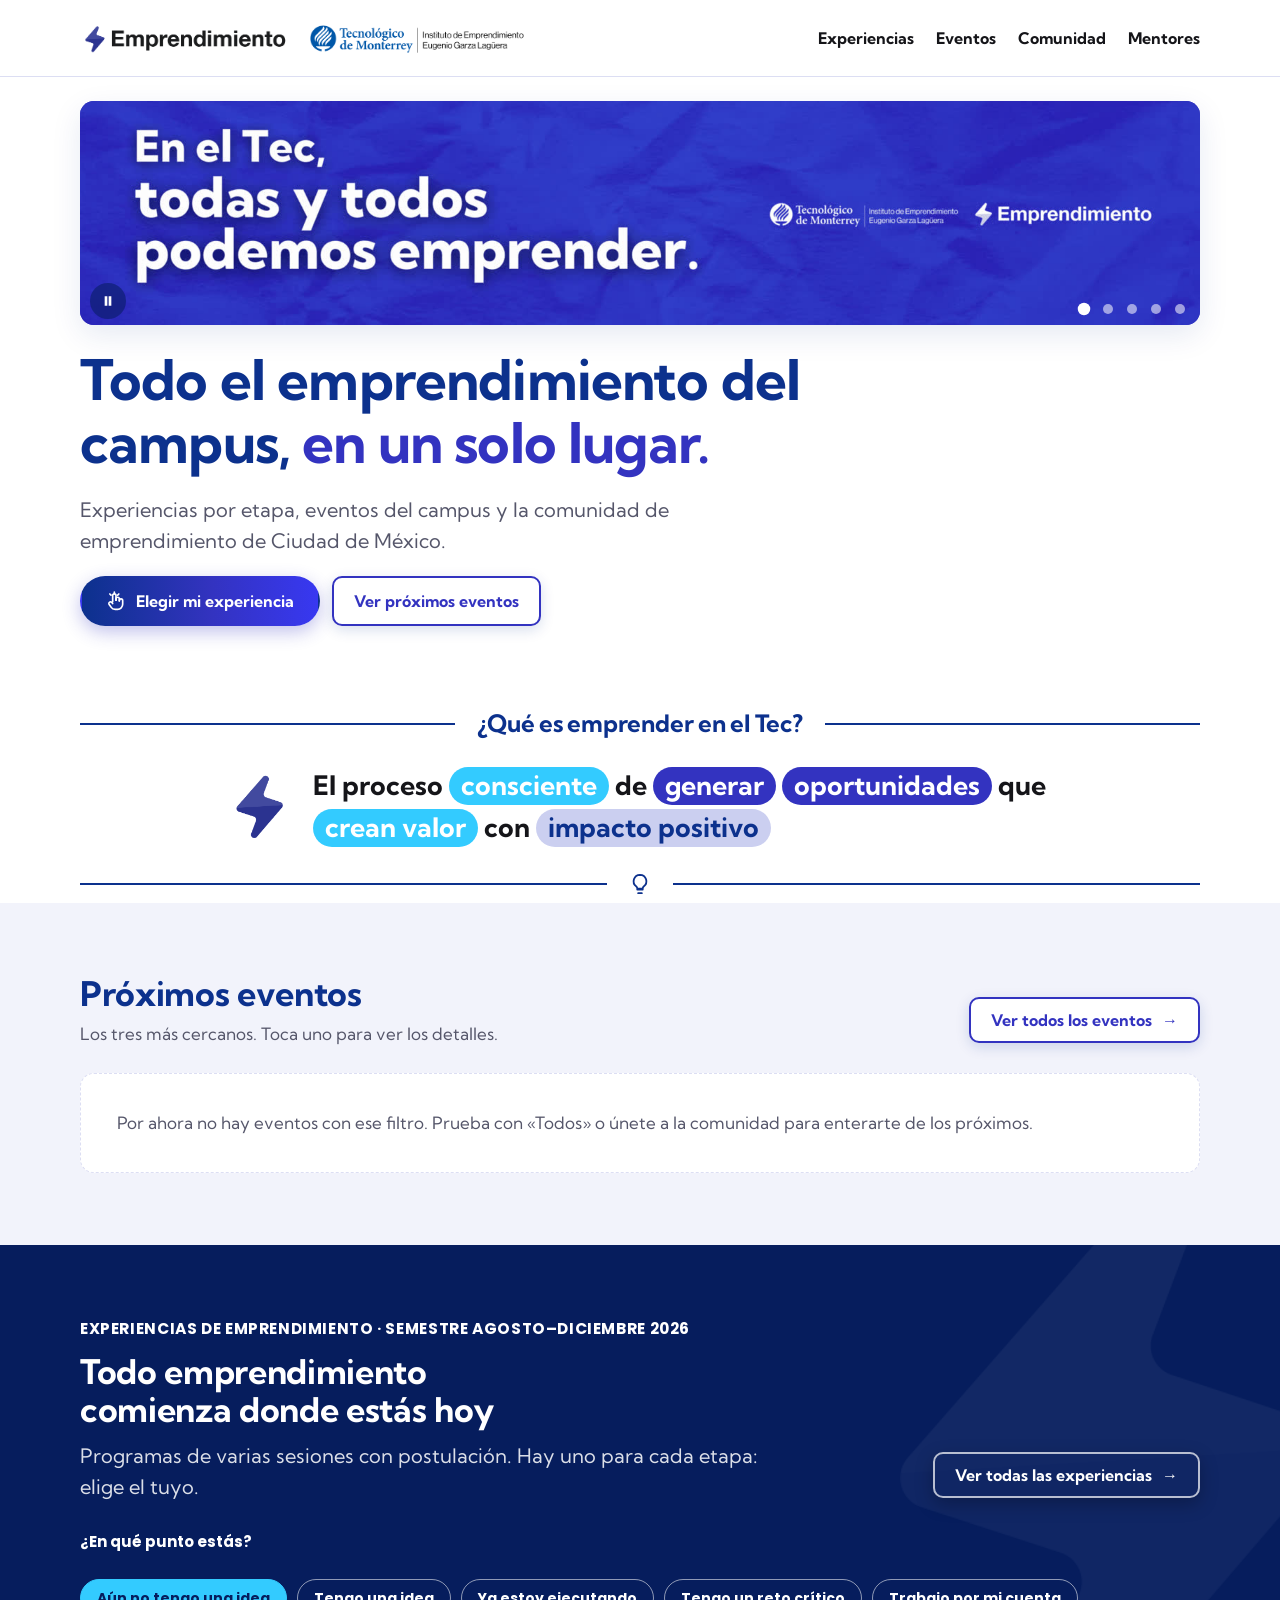
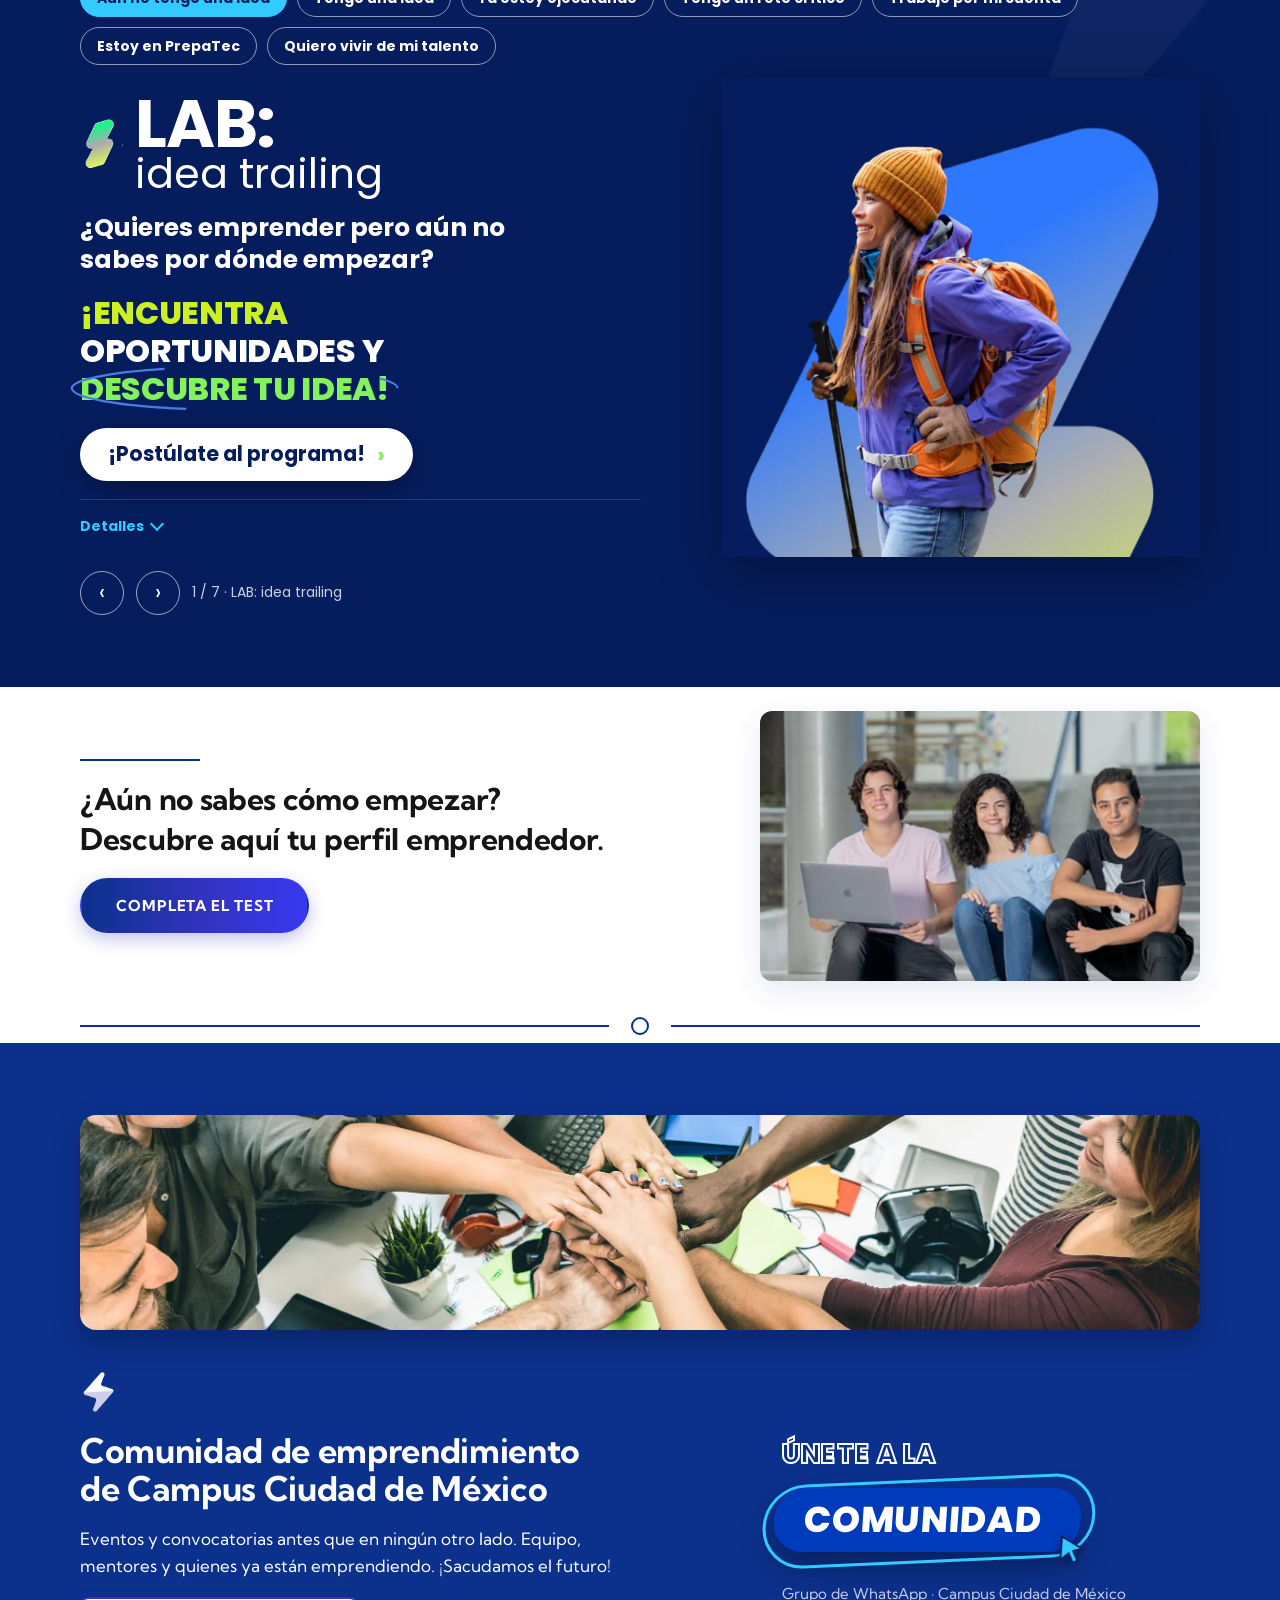
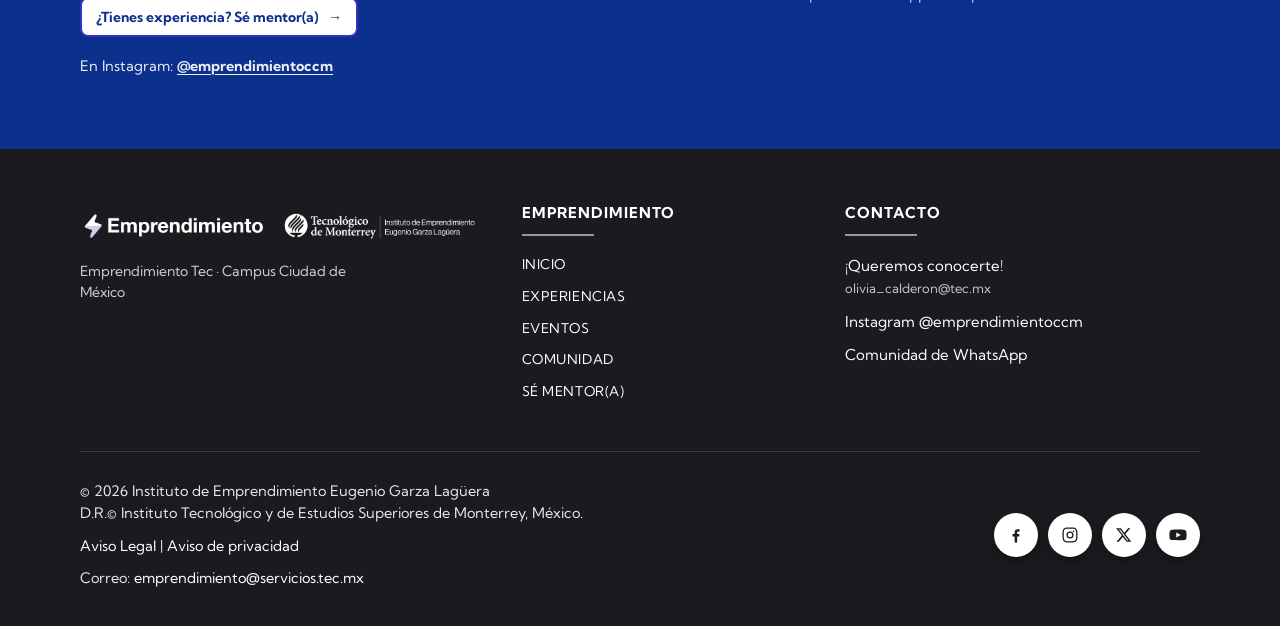
==== commit 0a479c49: "Panel de administración completo, página Sé mentor(a), portada más ligera y eventos Emprende Market," ====
--- a/index.html
+++ b/index.html
@@ -31,15 +31,17 @@
       <a class="link" href="experiencias.html">Experiencias</a>
       <a class="link" href="eventos.html">Eventos</a>
       <a class="link" href="#comunidad">Comunidad</a>
+      <a class="link" href="mentores.html">Mentores</a>
     </nav>
   </div>
 </header>
 
 <div class="adminbar" role="region" aria-label="Modo administrador">
   <div class="wrap">
-    <p><b>Modo administrador</b> · <span id="adminWho"></span>. Agrega, edita o borra eventos y, al terminar, publica los cambios.</p>
+    <p><b>Modo administrador</b> · <span id="adminWho"></span> · <span id="adminState">Todo publicado</span></p>
     <div class="tools">
-      <button class="btn btn-sm btn-white" type="button" id="newEvent">＋ Nuevo evento</button>
+      <a class="btn btn-sm btn-white" href="#panel" id="panelBtn">Panel</a>
+      <button class="btn btn-sm btn-outline" type="button" id="newEvent">＋ Nuevo evento</button>
       <button class="btn btn-sm btn-outline" type="button" id="publishBtn" hidden>Publicar cambios</button>
       <button class="btn btn-sm btn-outline" type="button" id="downloadBtn" hidden>Descargar eventos.json</button>
       <button class="btn btn-sm btn-outline" type="button" id="exitAdmin">Cerrar sesión</button>
@@ -49,6 +51,29 @@
 
 <!-- ================= PANTALLA INDIVIDUAL DEL EVENTO (#evento/ID) ================= -->
 <section class="event-view" id="eventView" aria-live="polite"></section>
+
+<!-- ================= PANEL DE ADMINISTRACIÓN (#panel, solo con sesión) ================= -->
+<section class="admin-view" id="adminView" aria-labelledby="apTitle">
+  <div class="wrap">
+    <div class="ap-head">
+      <div>
+        <p class="ap-eyebrow">Panel de administración</p>
+        <h1 id="apTitle">Hola, <span id="apWho"></span></h1>
+      </div>
+      <div class="ap-head-actions">
+        <a class="btn btn-ghost btn-sm" href="#top">Ver la página</a>
+        <button class="btn btn-primary btn-sm" type="button" data-act="new">＋ Nuevo evento</button>
+      </div>
+    </div>
+    <div class="ap-tabs" role="group" aria-label="Secciones del panel">
+      <button type="button" data-tab="resumen" aria-pressed="true">Resumen</button>
+      <button type="button" data-tab="eventos" aria-pressed="false">Eventos <span class="ap-badge" id="bdEv"></span></button>
+      <button type="button" data-tab="mentores" aria-pressed="false">Mentores <span class="ap-badge hot" id="bdMe"></span></button>
+      <button type="button" data-tab="publicar" aria-pressed="false">Publicar y respaldos</button>
+    </div>
+    <div class="ap-main" id="apMain" aria-live="polite"></div>
+  </div>
+</section>
 
 <main id="top">
   <!-- ================= HERO ================= -->
@@ -72,11 +97,6 @@
             <a class="btn btn-secondary" href="#eventos">Ver próximos eventos</a>
           </div>
         </div>
-        <div class="stats" aria-label="Resumen">
-          <div class="stat"><b>7</b><span>experiencias por etapa</span></div>
-          <div class="stat"><b id="statUpcoming">0</b><span>eventos próximos</span></div>
-          <div class="stat"><b id="statOnline">0</b><span>en línea o híbridos</span></div>
-        </div>
       </div>
 
     </div>
@@ -99,32 +119,13 @@
       <div class="sec-head">
         <div class="stack" style="gap:8px">
           <h2 id="evTitle">Próximos eventos</h2>
-          <p class="muted">Toca un evento para ver los detalles y compartirlo.</p>
+          <p class="muted">Los tres más cercanos. Toca uno para ver los detalles.</p>
         </div>
         <a class="btn btn-secondary" href="eventos.html">Ver todos los eventos <span class="arrow">→</span></a>
       </div>
 
-      <div class="filters" role="group" aria-label="Filtros">
-        <button class="chip" data-mod="Todos" aria-pressed="true" type="button">Todos</button>
-        <button class="chip" data-mod="Presencial" aria-pressed="false" type="button"><span class="dot"></span>Presencial</button>
-        <button class="chip" data-mod="En línea" aria-pressed="false" type="button"><span class="dot"></span>En línea</button>
-        <button class="chip" data-mod="Híbrido" aria-pressed="false" type="button"><span class="dot"></span>Híbrido</button>
-        <span class="sep" aria-hidden="true"></span>
-        <label style="display:inline-grid;grid-auto-flow:column;align-items:center;gap:8px;font-size:14px">
-          Categoría
-          <select id="catFilter" style="width:auto;padding:7px 10px;font-size:14px">
-            <option value="Todas">Todas</option>
-            <option>Taller</option><option>Charla</option><option>Pitch</option><option>Networking</option><option>Convocatoria</option><option>Concurso</option><option>Mentoría</option>
-          </select>
-        </label>
-      </div>
-
       <div class="grid" id="eventGrid" aria-live="polite"></div>
 
-      <details class="past">
-        <summary>Eventos pasados</summary>
-        <div class="past-list" id="pastList"></div>
-      </details>
     </div>
   </section>
 
@@ -154,35 +155,6 @@
       </div>
 
 
-      <div class="resources">
-        <a class="res reveal" style="--i:0" href="https://heyzine.com/flip-book/97c2691988.html" target="_blank" rel="noopener">
-          <small>Catálogo</small>
-          <b>Conoce nuestra oferta (IEEGL)</b>
-          <span>Todo el Instituto en un documento interactivo.</span>
-          <span class="go">Abrir el catálogo <span class="arrow">→</span></span>
-        </a>
-        <a class="res reveal" style="--i:1" href="https://sites.google.com/tec.mx/emprendimiento-tec/" target="_blank" rel="noopener">
-          <small>Experiencias</small>
-          <b>Experiencias de emprendimiento Tec</b>
-          <span>Postulación, fechas y preguntas frecuentes.</span>
-          <span class="go">Ver experiencias <span class="arrow">→</span></span>
-        </a>
-        <a class="res reveal" style="--i:2" href="https://emprendimiento.tec.mx/es" target="_blank" rel="noopener">
-          <small>Sitio nacional</small>
-          <b>emprendimiento.tec.mx</b>
-          <span>Becas, convocatorias y test de perfil emprendedor.</span>
-          <span class="go">Ir al sitio <span class="arrow">→</span></span>
-        </a>
-      </div>
-
-      <div class="circulo">
-        <img src="assets/foto-estudiantes.webp" alt="Tres estudiantes del Tec sentados en unas escaleras con una laptop" loading="lazy">
-        <div class="txt">
-          <p><b>Círculo Emprendedor en CCM:</b> acompañamiento para tu proyecto, en el campus.</p>
-          <div class="tags"><span>Mentorías</span><span>Asesorías</span><span>Convocatorias</span><span>Coworking · Edificio Sur, 2do piso</span><span>Conexiones</span></div>
-          <p style="font-size:14px">Escribe a <a href="mailto:olivia_calderon@tec.mx">olivia_calderon@tec.mx</a> o pregunta en cualquier evento.</p>
-        </div>
-      </div>
     </div>
   </section>
 
@@ -208,6 +180,7 @@
         <img class="rayo" src="assets/rayo-blanco.png" alt="">
         <h2 id="coTitle">Comunidad de emprendimiento de Campus Ciudad de México</h2>
         <p style="max-width:56ch">Eventos y convocatorias antes que en ningún otro lado. Equipo, mentores y quienes ya están emprendiendo. ¡Sacudamos el futuro!</p>
+        <p><a class="btn btn-secondary btn-sm co-mentor" href="mentores.html">¿Tienes experiencia? Sé mentor(a) <span class="arrow">→</span></a></p>
         <p class="wa-note lila">En Instagram: <a href="https://www.instagram.com/emprendimientoccm/" target="_blank" rel="noopener" style="color:#fff;font-weight:700">@emprendimientoccm</a></p>
       </div>
       <div class="join">
@@ -239,6 +212,7 @@
             <li><a href="experiencias.html">Experiencias</a></li>
             <li><a href="eventos.html">Eventos</a></li>
             <li><a href="index.html#comunidad">Comunidad</a></li>
+            <li><a href="mentores.html">Sé mentor(a)</a></li>
           </ul>
         </div>
       </div>
@@ -276,7 +250,7 @@
     <div class="fields">
       <label class="full">Título<input name="titulo" required maxlength="90" placeholder="Ej. Taller: de la idea al primer experimento"></label>
       <label>Categoría
-        <select name="categoria"><option>Taller</option><option>Charla</option><option>Pitch</option><option>Networking</option><option>Convocatoria</option><option>Concurso</option><option>Mentoría</option></select>
+        <select name="categoria"><option>Taller</option><option>Charla</option><option>Conferencia</option><option>Pitch</option><option>Networking</option><option>Convocatoria</option><option>Concurso</option><option>Mentoría</option><option>Feria</option><option>Market</option></select>
       </label>
       <label>Modalidad
         <select name="modalidad"><option>Presencial</option><option>En línea</option><option>Híbrido</option></select>
@@ -298,6 +272,10 @@
       <label>Costo<select name="costo"><option value="">Sin especificar</option><option>Sin costo</option><option>Con costo</option></select></label>
       <label>Precio (si tiene costo)<input name="precio" placeholder="Ej. $200 MXN"></label>
       <label>Cupo (opcional)<input name="cupo" placeholder="Ej. 40 lugares"></label>
+      <p class="full hint" style="margin-top:4px"><b style="color:var(--heading)">Segundo botón (opcional).</b> Para stands, expositores o voluntarios. Si el evento no pide registro, deja vacía la liga de registro y este será el único botón.</p>
+      <label>Texto del botón<input name="extraTexto" maxlength="28" placeholder="Ej. Quiero un stand"></label>
+      <label>Precio (opcional)<input name="extraPrecio" placeholder="Ej. $200 MXN"></label>
+      <label class="full">Liga del segundo botón<input name="extraLiga" type="url" placeholder="https://…"></label>
       <label class="full">Correo de contacto (opcional)<input name="contacto" type="email" placeholder="nombre@tec.mx"><span class="hint">De preferencia un correo institucional: @tec.mx, @itesm.mx, @servicios.tec.mx o @exatec.mx.</span></label>
       <fieldset class="full chk-group sep"><legend>Público al que va dirigido</legend><div class="opts">
         <label><input type="checkbox" name="publico" value="Profesional y Posgrado">Profesional y Posgrado</label>
@@ -346,6 +324,7 @@
 <!-- ================= DATOS de respaldo (si eventos.json no se puede leer) ================= -->
 <script id="events-data" type="application/json">[]</script>
 
+<script src="config.js"></script>
 <script src="programas.js"></script>
 <script>
 (function () {
@@ -369,6 +348,8 @@
      · eventsJson: archivo eventos.json en el repositorio (el admin lo publica desde la propia página), o
      · sheetCsvUrl: una Google Sheet publicada como CSV (el admin solo edita filas). Si está vacío, se usa eventos.json. */
   const CONFIG = { eventsJson: 'eventos.json', sheetCsvUrl: '' };
+  const SITIO = window.SITIO || {};
+  const HOME_MAX = 3; // la portada muestra solo los eventos más cercanos; el resto vive en eventos.html
   let events = JSON.parse(document.getElementById('events-data').textContent);
   let externalSource = null;
   let loadState = 'idle'; // idle | loading | error | ok
@@ -411,15 +392,27 @@
   const eventUrl = ev => location.origin + location.pathname + '#evento/' + encodeURIComponent(ev.id);
   const eventHref = ev => '#evento/' + encodeURIComponent(ev.id);
 
+  const hasHour = ev => ev.inicio && ev.inicio !== '00:00';
+  const horaTxt = ev => !hasHour(ev) ? '' : (ev.fin ? `${ev.inicio}–${ev.fin} h` : `${ev.inicio} h`);
+  const entradaLibre = ev => !ev.registro && !!ev.extraLiga;
+  // Botón principal de un evento: registro; si no hay registro pero sí segundo botón (p. ej. stands), ese.
+  function ctaHTML(ev, cls) {
+    const reg = ev.registro
+      ? `<a class="btn btn-primary ${cls}" href="${esc(ev.registro)}" target="_blank" rel="noopener">Registrarme</a>` : '';
+    const extra = ev.extraLiga
+      ? `<a class="btn ${ev.registro ? 'btn-secondary' : 'btn-primary'} ${cls}" href="${esc(ev.extraLiga)}" target="_blank" rel="noopener">${esc(ev.extraTexto || 'Más información')}${ev.extraPrecio ? ' · ' + esc(ev.extraPrecio) : ''}</a>` : '';
+    return reg || extra ? reg + extra : `<button class="btn btn-primary ${cls}" type="button" data-reg="${esc(ev.id)}">Registrarme</button>`;
+  }
   function metaLine(ev, hora) {
     const lugar = esc(ev.lugar || 'Lugar por confirmar') + (ev.categoria ? ' · ' + esc(ev.categoria) : '');
     if (ev.periodicidad === 'porconfirmar') return 'Próximamente · ' + lugar;
     if (ev.periodicidad === 'convocatoria') return `Convocatoria del ${esc(shortDate(ev.fecha))} al ${esc(shortDate(ev.fechaFin || ev.fecha))} · ` + lugar;
-    return (ev.fechaFin && ev.fechaFin !== ev.fecha ? 'Hasta el ' + esc(shortDate(ev.fechaFin)) + ' · ' : '') + esc(hora) + ' h · ' + lugar;
+    return (ev.fechaFin && ev.fechaFin !== ev.fecha ? 'Hasta el ' + esc(shortDate(ev.fechaFin)) + ' · ' : '') + (hasHour(ev) ? esc(hora) + ' h · ' : '') + lugar;
   }
   function cardExtras(ev) {
     const chips = [];
-    if (ev.costo === 'Sin costo') chips.push('<span class="chip free">Sin costo</span>');
+    if (entradaLibre(ev)) chips.push('<span class="chip free">Entrada libre</span>');
+    else if (ev.costo === 'Sin costo') chips.push('<span class="chip free">Sin costo</span>');
     else if (ev.costo === 'Con costo') chips.push(`<span class="chip soft">${esc(ev.precio ? 'Costo: ' + ev.precio : 'Con costo')}</span>`);
     if (ev.limiteRegistro) chips.push(`<span class="chip soft">Registro hasta el ${esc(shortDate(ev.limiteRegistro))}</span>`);
     else if (ev.premio) chips.push(`<span class="chip soft">Premio ${esc(ev.premio.toLowerCase())}</span>`);
@@ -441,7 +434,7 @@
           <p class="meta">${metaLine(ev, hora)}</p>
           ${cardExtras(ev)}
           <div class="actions">
-            <button class="btn btn-primary btn-sm" type="button" data-reg="${esc(ev.id)}">Registrarme</button>
+            ${ev.registro || !ev.extraLiga ? `<button class="btn btn-primary btn-sm" type="button" data-reg="${esc(ev.id)}">Registrarme</button>` : ctaHTML(ev, 'btn-sm')}
             <a class="cal" href="${eventHref(ev)}">Ver más</a>
             <div class="admin-tools">
               <button class="btn btn-ghost btn-sm" type="button" data-edit="${esc(ev.id)}">Editar</button>
@@ -456,7 +449,7 @@
     const vis = visibleEvents();
     const upcoming = vis.filter(isUpcoming).sort((a, b) => toDate(a.fecha, a.inicio) - toDate(b.fecha, b.inicio));
     const past = vis.filter(e => !isUpcoming(e)).sort((a, b) => toDate(b.fecha, b.inicio) - toDate(a.fecha, a.inicio));
-    const shown = upcoming.filter(e => (filterMod === 'Todos' || e.modalidad === filterMod) && (filterCat === 'Todas' || e.categoria === filterCat));
+    const shown = upcoming.filter(e => (filterMod === 'Todos' || e.modalidad === filterMod) && (filterCat === 'Todas' || e.categoria === filterCat)).slice(0, HOME_MAX);
 
     const skel = '<div class="skel" aria-hidden="true"><div class="ph media"></div><div class="body"><div class="ph line" style="width:40%"></div><div class="ph title"></div><div class="ph line"></div><div class="ph line" style="width:70%"></div><div class="ph btn"></div></div></div>';
     $('#eventGrid').innerHTML = shown.length
@@ -466,7 +459,7 @@
       : `<div class="empty" style="grid-column:1/-1">${events.length ? 'Por ahora no hay eventos con ese filtro. Prueba con «Todos» o únete a la comunidad para enterarte de los próximos.' : 'Todavía no hay eventos publicados. Únete a la comunidad de WhatsApp para enterarte de los próximos.'}</div>`;
     observeReveal();
 
-    $('#pastList').innerHTML = past.length
+    if ($('#pastList')) $('#pastList').innerHTML = past.length
       ? past.map(ev => `<a class="past-item" href="${eventHref(ev)}"><b style="color:var(--heading)">${esc(cap(new Intl.DateTimeFormat('es-MX', { day: 'numeric', month: 'long', year: 'numeric' }).format(toDate(ev.fecha, ev.inicio))))}</b><span>${esc(ev.titulo)} · <span class="muted">${esc(ev.modalidad)}</span></span><span class="muted">${esc(ev.categoria || '')}</span></a>`).join('')
       : `<div class="muted">Todavía no hay eventos pasados.</div>`;
 
@@ -493,7 +486,7 @@
     $$('.filters .chip').forEach(b => b.setAttribute('aria-pressed', String(b === btn)));
     render();
   }));
-  $('#catFilter').addEventListener('change', e => { filterCat = e.target.value; render(); });
+  if ($('#catFilter')) $('#catFilter').addEventListener('change', e => { filterCat = e.target.value; render(); });
 
   /* ---- Toast ---- */
   let toastTimer;
@@ -514,7 +507,7 @@
     const reg = e.target.closest('[data-reg]');
     if (reg) {
       const ev = events.find(x => x.id === reg.dataset.reg);
-      if (ev && ev.registro) window.open(ev.registro, '_blank', 'noopener');
+      if (ev && (ev.registro || ev.extraLiga)) window.open(ev.registro || ev.extraLiga, '_blank', 'noopener');
       else toast('Este evento todavía no tiene liga de registro. Únete a la comunidad de WhatsApp para enterarte.');
     }
     const ed = e.target.closest('[data-edit]'); if (ed) openDialog(ed.dataset.edit);
@@ -578,15 +571,15 @@
             ${ev.periodicidad === 'porconfirmar' ? `<div class="ev-fact">${ICON.cal}<div><b>Fecha</b>Por confirmar. Síguenos en Instagram o WhatsApp para enterarte.</div></div>`
               : ev.periodicidad === 'convocatoria' ? `<div class="ev-fact">${ICON.cal}<div><b>Convocatoria</b>Del ${esc(fmtLong.format(d))} al ${esc(fmtLong.format(toDate(ev.fechaFin || ev.fecha, '12:00')))}${ev.inicio && ev.inicio !== '23:59' && ev.inicio !== '00:00' ? ' · cierra a las ' + esc(ev.inicio) + ' h' : ''}</div></div>`
               : `<div class="ev-fact">${ICON.cal}<div><b>Fecha</b>${esc(cap(fmtLong.format(d)))}${ev.fechaFin && ev.fechaFin !== ev.fecha ? ' al ' + esc(fmtLong.format(toDate(ev.fechaFin, '12:00'))) : ''}</div></div>
-            <div class="ev-fact">${ICON.clock}<div><b>Horario</b>${esc(hora)} (hora de la Ciudad de México)</div></div>`}
+            ${hasHour(ev) ? `<div class="ev-fact">${ICON.clock}<div><b>Horario</b>${esc(hora)} (hora de la Ciudad de México)</div></div>` : ''}`}
             <div class="ev-fact">${ICON.pin}<div><b>${ev.modalidad === 'En línea' ? 'Plataforma' : 'Lugar'}</b>${esc(ev.lugar || 'Por confirmar')}</div></div>
             ${ev.limiteRegistro ? `<div class="ev-fact">${ICON.tag}<div><b>Registro hasta</b>${esc(cap(fmtLong.format(toDate(ev.limiteRegistro, '12:00'))))}</div></div>` : ''}
-            ${ev.costo || ev.cupo ? `<div class="ev-fact">${ICON.coin}<div><b>Costo y cupo</b>${esc([ev.costo === 'Con costo' ? (ev.precio ? 'Con costo: ' + ev.precio : 'Con costo') : ev.costo, ev.cupo].filter(Boolean).join(' · '))}</div></div>` : ''}
+            ${ev.costo || ev.cupo || ev.extraPrecio ? `<div class="ev-fact">${ICON.coin}<div><b>Costo y cupo</b>${esc([entradaLibre(ev) ? 'Entrada libre' : ev.costo === 'Con costo' ? (ev.precio ? 'Con costo: ' + ev.precio : 'Con costo') : ev.costo, ev.extraPrecio ? (ev.extraTexto || 'Opción adicional') + ': ' + ev.extraPrecio : '', ev.cupo].filter(Boolean).join(' · '))}</div></div>` : ''}
             ${ev.premio ? `<div class="ev-fact">${ICON.award}<div><b>Premio</b>${esc(ev.premio)}${ev.premioDetalle ? ' · ' + esc(ev.premioDetalle) : ''}</div></div>` : ''}
             ${ev.web ? `<div class="ev-fact">${ICON.link}<div><b>Más información</b><a href="${esc(ev.web)}" target="_blank" rel="noopener">${esc(ev.web.replace(/^https?:\/\/(www\.)?/, '').replace(/\/$/, ''))}</a></div></div>` : ''}
             ${ev.contacto ? `<div class="ev-fact">${ICON.mail}<div><b>Dudas</b><a href="mailto:${esc(ev.contacto)}">${esc(ev.contacto)}</a></div></div>` : ''}
             <div class="ev-actions">
-              ${past ? '' : `<button class="btn btn-primary" type="button" data-reg="${esc(ev.id)}">Registrarme</button>`}
+              ${past ? '' : ctaHTML(ev, '')}
               <a class="btn btn-secondary" href="${gcalLink(ev)}" target="_blank" rel="noopener">Agregar a mi calendario</a>
             </div>
             <div>
@@ -607,7 +600,13 @@
   }
   function viewFromHash() {
     const h = location.hash;
-    if (h === '#admin') { history.replaceState(null, '', location.pathname + location.search); openAdmin(); return; }
+    if (h === '#admin') { history.replaceState(null, '', location.pathname + location.search + '#panel'); openAdmin(); return; }
+    if (h === '#panel') {
+      if (!session) { location.href = 'admin.html'; return; }
+      document.body.classList.remove('viewing-event'); document.body.classList.add('viewing-admin');
+      document.title = 'Panel · ' + BASE_TITLE; renderPanel(); window.scrollTo(0, 0); return;
+    }
+    if (document.body.classList.contains('viewing-admin')) { document.body.classList.remove('viewing-admin'); document.title = BASE_TITLE; const t = h.length > 1 ? document.getElementById(h.slice(1)) : null; if (t && !/^#evento\//.test(h)) { t.scrollIntoView(); return; } if (!/^#evento\//.test(h)) { window.scrollTo(0, 0); return; } }
     const m = h.match(/^#evento\/(.+)$/);
     const id = m ? decodeURIComponent(m[1]) : null;
     if (!id) {
@@ -652,7 +651,9 @@
   }
   $('#exitAdmin').addEventListener('click', () => {
     if (dirty && !confirm('Tienes cambios sin publicar. ¿Cerrar sesión de todos modos?')) return;
-    session = null; saveSession(); dirty = false; setAdmin(false); toast('Sesión cerrada.');
+    session = null; saveSession(); dirty = false;
+    if (location.hash === '#panel') history.replaceState(null, '', location.pathname + location.search);
+    document.body.classList.remove('viewing-admin'); setAdmin(false); toast('Sesión cerrada.');
   });
   $('#newEvent').addEventListener('click', () => openDialog(null));
 
@@ -708,7 +709,7 @@
     $('#saveDlg').textContent = id ? 'Guardar cambios' : 'Guardar evento';
     if (id) {
       const ev = events.find(x => x.id === id);
-      ['titulo', 'categoria', 'modalidad', 'fecha', 'inicio', 'fin', 'lugar', 'registro', 'descripcion', 'detalle', 'limiteRegistro', 'fechaFin', 'costo', 'precio', 'cupo', 'contacto', 'web', 'periodicidad', 'premio', 'premioDetalle', 'tags'].forEach(k => { if (form.elements[k]) form.elements[k].value = ev[k] || ''; });
+      ['titulo', 'categoria', 'modalidad', 'fecha', 'inicio', 'fin', 'lugar', 'registro', 'descripcion', 'detalle', 'limiteRegistro', 'fechaFin', 'costo', 'precio', 'cupo', 'contacto', 'web', 'periodicidad', 'premio', 'premioDetalle', 'tags', 'extraTexto', 'extraLiga', 'extraPrecio'].forEach(k => { if (form.elements[k]) form.elements[k].value = ev[k] || ''; });
       const pub = list(ev.publico);
       $$('input[name="publico"]', form).forEach(c => { c.checked = pub.includes(c.value); });
       setLogo(ev._pendingLogo || ev.logo || '', !!ev._pendingLogo);
@@ -736,6 +737,8 @@
     const data = Object.fromEntries(fd.entries());
     data.publico = fd.getAll('publico');
     if (data.periodicidad === 'convocatoria' && !data.fechaFin) { toast('Falta la fecha de cierre de la convocatoria.'); return; }
+    if (data.extraLiga && !data.extraTexto) { toast('Escribe el texto del segundo botón (ej. «Quiero un stand»).'); return; }
+    ['extraTexto', 'extraLiga', 'extraPrecio', 'web', 'registro', 'fechaFin', 'limiteRegistro', 'precio', 'cupo', 'contacto', 'premio', 'premioDetalle', 'tags', 'fin', 'detalle'].forEach(k => { if (data[k] === '') delete data[k]; });
     if (!data.inicio) data.inicio = data.periodicidad === 'convocatoria' ? '23:59' : '00:00';
     if (!data.titulo || !data.fecha || (data.periodicidad === 'fija' && !data.inicio)) { toast('Faltan título, fecha u hora de inicio.'); return; }
     let pending = null;
@@ -745,7 +748,7 @@
       else data.imagen = customImg.src;
     }
     let ev;
-    if (editingId) { const i = events.findIndex(x => x.id === editingId); ev = events[i] = { ...events[i], ...data }; }
+    if (editingId) { const i = events.findIndex(x => x.id === editingId); const prev = { ...events[i] }; ['extraTexto', 'extraLiga', 'extraPrecio', 'web', 'registro', 'fechaFin', 'limiteRegistro', 'precio', 'cupo', 'contacto', 'premio', 'premioDetalle', 'tags', 'fin', 'detalle'].forEach(k => delete prev[k]); ev = events[i] = { ...prev, ...data }; }
     else { ev = { id: 'e' + Date.now().toString(36), ...data }; events.push(ev); }
     if (pending) { ev._pending = pending; ev.imagen = `assets/eventos/${ev.id}.jpg`; } else delete ev._pending;
     if (logoData) { ev._pendingLogo = logoData; ev.logo = `assets/eventos/${ev.id}-logo.png`; } else if (!logoKeep) { delete ev.logo; delete ev._pendingLogo; }
@@ -753,7 +756,7 @@
     toast(editingId ? 'Cambios guardados. Recuerda publicar.' : 'Evento agregado. Recuerda publicar.');
     if (!document.body.classList.contains('viewing-event')) document.getElementById('eventos').scrollIntoView({ behavior: 'smooth', block: 'start' });
   });
-  function markDirty() { dirty = true; }
+  function markDirty() { dirty = true; updateAdminState(); }
   window.addEventListener('beforeunload', e => { if (dirty) { e.preventDefault(); e.returnValue = ''; } });
   const exportEvents = () => events.map(({ _pending, _pendingLogo, ...ev }) => ev);
 
@@ -778,7 +781,7 @@
         if (ev._pendingLogo) { await ghPut(ev.logo, ev._pendingLogo.split(',')[1], `Logo del evento: ${ev.titulo}`); delete ev._pendingLogo; }
       }
       await ghPut('eventos.json', b64utf8(JSON.stringify(exportEvents(), null, 2) + '\n'), `Eventos actualizados por ${session.usuario}`);
-      dirty = false;
+      dirty = false; updateAdminState();
       try { localStorage.setItem('eventosCache', JSON.stringify(exportEvents())); } catch (e) { /* sin almacenamiento */ }
       toast('Publicado. La página se actualiza para todo el mundo en 1 a 2 minutos.');
     } catch (ex) {
@@ -790,8 +793,238 @@
     const blob = new Blob([JSON.stringify(list, null, 2)], { type: 'application/json' });
     const a = document.createElement('a'); a.href = URL.createObjectURL(blob); a.download = 'eventos.json'; document.body.appendChild(a); a.click(); a.remove();
     setTimeout(() => URL.revokeObjectURL(a.href), 2000);
-    dirty = false;
+    dirty = false; updateAdminState();
     toast('Sube este eventos.json al repositorio (reemplazando el anterior) y la página se actualiza sola.');
+  });
+
+  /* ---- Panel de administración (#panel) ----
+     Resumen · Eventos (tabla con editar, duplicar, ocultar y borrar) · Mentores (solicitudes de mentores.html) · Publicar y respaldos. */
+  const apMain = $('#apMain');
+  let apTab = 'resumen', evView = 'proximos', evQuery = '';
+  let mentors = null, mentorsState = 'idle', mFilter = 'Todas', mArea = 'Todas';
+  let mClave = ''; try { mClave = sessionStorage.getItem('mentoresClave') || ''; } catch (e) { /* sin almacenamiento */ }
+  const M_ESTADOS = ['Nueva', 'En revisión', 'Aprobada', 'Descartada'];
+  const M_CLASS = { 'Nueva': 'st-new', 'En revisión': 'st-rev', 'Aprobada': 'st-ok', 'Descartada': 'st-no' };
+  const fmtDM = d => clean(fmtShort.format(d));
+  const evDateTxt = ev => ev.periodicidad === 'porconfirmar' ? 'Por confirmar'
+    : ev.fechaFin && ev.fechaFin !== ev.fecha ? `${shortDate(ev.fecha)} – ${shortDate(ev.fechaFin)}` : shortDate(ev.fecha);
+  const priceTxt = ev => entradaLibre(ev) ? 'Entrada libre' : ev.costo === 'Con costo' ? (ev.precio || 'Con costo') : (ev.costo || '—');
+  const needsLink = ev => !ev.registro && !ev.extraLiga;
+
+  function updateAdminState() {
+    const t = dirty ? 'Cambios sin publicar' : 'Todo publicado';
+    const st = $('#adminState'); if (st) st.textContent = t;
+    const up = events.filter(e => !isDraft(e) && isUpcoming(e)).length;
+    $('#bdEv').textContent = up || '';
+    const nuevos = Array.isArray(mentors) ? mentors.filter(m => (m.estado || 'Nueva') === 'Nueva').length : 0;
+    $('#bdMe').textContent = nuevos || '';
+    const ps = $('#apPubState'); if (ps) { ps.textContent = t; ps.classList.toggle('dirty', dirty); }
+  }
+  function renderPanel() {
+    if (!session) return;
+    $('#apWho').textContent = session.usuario;
+    $$('.ap-tabs [data-tab]').forEach(b => b.setAttribute('aria-pressed', String(b.dataset.tab === apTab)));
+    ({ resumen: viewResumen, eventos: viewEventos, mentores: viewMentores, publicar: viewPublicar })[apTab]();
+    updateAdminState();
+  }
+  $$('.ap-tabs [data-tab]').forEach(b => b.addEventListener('click', () => { apTab = b.dataset.tab; renderPanel(); }));
+
+  function viewResumen() {
+    const up = events.filter(e => !isDraft(e) && isUpcoming(e)).sort((a, b) => toDate(a.fecha, a.inicio) - toDate(b.fecha, b.inicio));
+    const drafts = events.filter(isDraft);
+    const sinLiga = up.filter(needsLink);
+    const porConf = up.filter(e => e.periodicidad === 'porconfirmar');
+    const todo = [];
+    sinLiga.forEach(e => todo.push([`«${e.titulo}» no tiene liga de registro.`, e.id]));
+    porConf.forEach(e => todo.push([`«${e.titulo}» tiene la fecha por confirmar.`, e.id]));
+    drafts.forEach(e => todo.push([`«${e.titulo}» sigue como borrador.`, e.id]));
+    if (dirty) todo.push(['Hay cambios sin publicar.', '#publicar']);
+    const nuevos = Array.isArray(mentors) ? mentors.filter(m => (m.estado || 'Nueva') === 'Nueva').length : null;
+    apMain.innerHTML = `
+      <div class="kpis">
+        <button class="kpi" type="button" data-go="eventos" data-view="proximos"><b>${up.length}</b><span>eventos próximos publicados</span></button>
+        <button class="kpi${sinLiga.length ? ' warn' : ''}" type="button" data-go="eventos" data-view="proximos"><b>${sinLiga.length}</b><span>sin liga de registro</span></button>
+        <button class="kpi" type="button" data-go="eventos" data-view="borradores"><b>${drafts.length}</b><span>borradores</span></button>
+        <button class="kpi${nuevos ? ' warn' : ''}" type="button" data-go="mentores"><b>${nuevos === null ? '—' : nuevos}</b><span>mentores por revisar</span></button>
+      </div>
+      <div class="ap-cols">
+        <div class="ap-card"><h2>Próximos eventos</h2>
+          ${up.length ? `<div class="mini">${up.slice(0, 6).map(e => `<div class="mini-row"><span class="muted">${esc(evDateTxt(e))}</span><span><b>${esc(e.titulo)}</b><small>${esc([e.modalidad, priceTxt(e)].join(' · '))}</small></span><button class="btn btn-ghost btn-sm" type="button" data-edit="${esc(e.id)}">Editar</button></div>`).join('')}</div>` : '<p class="muted">No hay eventos próximos. Agrega uno.</p>'}
+        </div>
+        <div class="ap-card"><h2>Pendientes</h2>
+          <ul class="todo">${todo.length ? todo.map(([t, id]) => `<li><span>${esc(t)}</span>${id === '#publicar' ? '<button class="btn btn-ghost btn-sm" type="button" data-go="publicar">Publicar</button>' : `<button class="btn btn-ghost btn-sm" type="button" data-edit="${esc(id)}">Corregir</button>`}</li>`).join('') : '<li class="ok">Nada pendiente.</li>'}</ul>
+          <p class="note"><b>Rutina semanal (10 min):</b> agrega los eventos nuevos, revisa que los pasados se archivaron, publica y comparte la liga en Instagram y WhatsApp.</p>
+        </div>
+      </div>`;
+  }
+
+  function viewEventos() {
+    apMain.innerHTML = `
+      <div class="ap-toolbar">
+        <input type="search" id="evSearch" placeholder="Buscar por título, lugar o categoría" value="${esc(evQuery)}" aria-label="Buscar eventos">
+        <div class="seg" role="group" aria-label="Ver">${[['proximos', 'Próximos'], ['pasados', 'Pasados'], ['borradores', 'Borradores'], ['todos', 'Todos']].map(([k, l]) => `<button type="button" data-evview="${k}" aria-pressed="${evView === k}">${l}</button>`).join('')}</div>
+      </div>
+      <div class="tbl-wrap"><table class="tbl"><thead><tr><th>Fecha</th><th>Evento</th><th>Tipo</th><th>Costo</th><th>Estado</th><th>Acciones</th></tr></thead><tbody id="evRows"></tbody></table></div>`;
+    $('#evSearch').addEventListener('input', e => { evQuery = e.target.value; fillEvRows(); });
+    fillEvRows();
+  }
+  function fillEvRows() {
+    const q = evQuery.trim().toLowerCase();
+    const byDate = (a, b) => toDate(a.fecha, a.inicio) - toDate(b.fecha, b.inicio);
+    let rows = events.slice();
+    if (evView === 'proximos') rows = rows.filter(e => !isDraft(e) && isUpcoming(e)).sort(byDate);
+    else if (evView === 'pasados') rows = rows.filter(e => !isUpcoming(e)).sort((a, b) => byDate(b, a));
+    else if (evView === 'borradores') rows = rows.filter(isDraft).sort(byDate);
+    else rows.sort(byDate);
+    if (q) rows = rows.filter(e => [e.titulo, e.lugar, e.categoria, e.tags].join(' ').toLowerCase().includes(q));
+    $('#evRows').innerHTML = rows.length ? rows.map(e => `
+      <tr>
+        <td class="nowrap">${esc(evDateTxt(e))}<br><small class="muted">${esc(horaTxt(e))}</small></td>
+        <td class="t"><a href="${eventHref(e)}">${esc(e.titulo)}</a><small>${esc(e.lugar || 'Lugar por confirmar')}</small>${needsLink(e) ? '<small class="warn-txt">Sin liga de registro</small>' : ''}</td>
+        <td>${esc(e.categoria || '')}<br><small class="muted">${esc(e.modalidad || '')}</small></td>
+        <td>${esc(priceTxt(e))}${e.extraPrecio ? `<br><small class="muted">${esc((e.extraTexto || 'Extra') + ': ' + e.extraPrecio)}</small>` : ''}</td>
+        <td>${isDraft(e) ? '<span class="chip modal-pill draft">Borrador</span>' : !isUpcoming(e) ? '<span class="chip soft">Pasado</span>' : '<span class="chip free">Publicado</span>'}</td>
+        <td><div class="acts">
+          <button class="btn btn-ghost btn-sm" type="button" data-edit="${esc(e.id)}">Editar</button>
+          <button class="btn btn-ghost btn-sm" type="button" data-dup="${esc(e.id)}">Duplicar</button>
+          <button class="btn btn-ghost btn-sm" type="button" data-toggle="${esc(e.id)}">${isDraft(e) ? 'Publicar' : 'Ocultar'}</button>
+          <button class="btn btn-danger btn-sm" type="button" data-del="${esc(e.id)}">Borrar</button>
+        </div></td>
+      </tr>`).join('') : '<tr><td colspan="6" class="muted" style="padding:22px 14px">No hay eventos en esta vista.</td></tr>';
+  }
+
+  /* -- Mentores: se leen de la Google Sheet (Apps Script) con una clave de lectura -- */
+  async function loadMentors() {
+    if (!SITIO.mentoresEndpoint || !mClave) return;
+    mentorsState = 'loading'; if (apTab === 'mentores') viewMentores();
+    try {
+      const r = await fetch(`${SITIO.mentoresEndpoint}?clave=${encodeURIComponent(mClave)}&t=${Date.now()}`);
+      const j = await r.json();
+      if (!j.ok) { mentorsState = j.error === 'clave' ? 'badkey' : 'error'; mentors = null; }
+      else { mentors = j.rows || []; mentorsState = 'ok'; }
+    } catch (e) { mentorsState = 'error'; }
+    if (apTab === 'mentores' || apTab === 'resumen') renderPanel(); else updateAdminState();
+  }
+  function viewMentores() {
+    if (!SITIO.mentoresEndpoint) {
+      apMain.innerHTML = `
+        <div class="ap-card"><h2>Conecta el formulario de mentores</h2>
+          <p>El formulario de <a href="mentores.html">mentores.html</a> ya funciona: mientras no esté conectado, cada registro se envía por correo a ${esc(SITIO.mentoresCorreo || 'olivia_calderon@tec.mx')}.</p>
+          <p>Para recibirlos en una Google Sheet y revisarlos aquí:</p>
+          <ol class="steps">
+            <li>Crea una Google Sheet con la cuenta @tec.mx → <b>Extensiones → Apps Script</b> y pega el código de <code>docs/mentores-apps-script.gs</code> (cambia la clave de la primera línea).</li>
+            <li><b>Implementar → Nueva implementación → Aplicación web</b>, ejecutar como tú, acceso «Cualquier persona». Copia la URL que termina en <code>/exec</code>.</li>
+            <li>Pégala en <code>mentoresEndpoint</code> dentro de <code>config.js</code> y súbelo al repositorio.</li>
+          </ol>
+        </div>`;
+      return;
+    }
+    if (!mClave || mentorsState === 'badkey') {
+      apMain.innerHTML = `
+        <form class="ap-card" id="mKeyForm"><h2>Solicitudes de mentores</h2>
+          <p>Escribe la clave de lectura que pusiste en el Apps Script de la hoja.</p>
+          ${mentorsState === 'badkey' ? '<p class="warn-txt">Esa clave no coincide.</p>' : ''}
+          <div class="ap-toolbar"><input type="password" name="clave" autocomplete="off" aria-label="Clave de lectura" required><button class="btn btn-primary btn-sm" type="submit">Ver solicitudes</button></div>
+        </form>`;
+      $('#mKeyForm').addEventListener('submit', e => { e.preventDefault(); mClave = e.target.elements.clave.value.trim(); try { sessionStorage.setItem('mentoresClave', mClave); } catch (er) { /* sin almacenamiento */ } mentorsState = 'idle'; loadMentors(); });
+      return;
+    }
+    if (mentorsState === 'loading' || mentorsState === 'idle') { apMain.innerHTML = '<div class="ap-card"><p class="muted">Cargando solicitudes…</p></div>'; if (mentorsState === 'idle') loadMentors(); return; }
+    if (mentorsState === 'error') { apMain.innerHTML = '<div class="ap-card"><p>No pudimos leer la hoja de mentores.</p><div><button class="btn btn-secondary btn-sm" type="button" data-act="mreload">Reintentar</button></div></div>'; return; }
+    const counts = Object.fromEntries(M_ESTADOS.map(s => [s, mentors.filter(m => (m.estado || 'Nueva') === s).length]));
+    const areas = [...new Set(mentors.flatMap(m => list(m.areas)))].sort();
+    let rows = mentors.slice().sort((a, b) => String(b.fecha).localeCompare(String(a.fecha)));
+    if (mFilter !== 'Todas') rows = rows.filter(m => (m.estado || 'Nueva') === mFilter);
+    if (mArea !== 'Todas') rows = rows.filter(m => list(m.areas).includes(mArea));
+    const dl = (k, v) => v ? `<dt>${esc(k)}</dt><dd>${v}</dd>` : '';
+    apMain.innerHTML = `
+      <div class="ap-toolbar">
+        <div class="seg" role="group" aria-label="Estado">${['Todas'].concat(M_ESTADOS).map(s => `<button type="button" data-mfilter="${esc(s)}" aria-pressed="${mFilter === s}">${esc(s)}${s !== 'Todas' ? ` (${counts[s]})` : ''}</button>`).join('')}</div>
+        <select id="mArea" aria-label="Filtrar por área"><option value="Todas">Todas las áreas</option>${areas.map(a => `<option ${mArea === a ? 'selected' : ''}>${esc(a)}</option>`).join('')}</select>
+        <button class="btn btn-ghost btn-sm" type="button" data-act="mcsv" ${mentors.length ? '' : 'disabled'}>Descargar CSV</button>
+        ${SITIO.mentoresSheet ? `<a class="btn btn-ghost btn-sm" href="${esc(SITIO.mentoresSheet)}" target="_blank" rel="noopener">Abrir la hoja</a>` : ''}
+      </div>
+      <div class="m-list">${rows.length ? rows.map(m => `
+        <article class="m-card">
+          <div class="m-top"><div><b>${esc(m.nombre)}</b><small>${esc([m.carrera, [m.puesto, m.empresa].filter(Boolean).join(' en ')].filter(Boolean).join(' · '))}</small></div><span class="st ${M_CLASS[m.estado || 'Nueva'] || 'st-new'}">${esc(m.estado || 'Nueva')}</span></div>
+          <div class="m-tags">${list(m.areas).map(a => `<span>${esc(a)}</span>`).join('')}${m.otraArea ? `<span>${esc(m.otraArea)}</span>` : ''}</div>
+          <p class="muted m-meta">${esc([m.relacion, m.anios ? m.anios + ' años de experiencia' : '', m.modalidad, m.horas ? m.horas + ' h al mes' : ''].filter(Boolean).join(' · '))}</p>
+          <details><summary>Ver registro completo</summary><dl>
+            ${dl('Correo', `<a href="mailto:${esc(m.correo)}">${esc(m.correo)}</a>`)}${dl('Teléfono', esc(m.telefono))}${dl('LinkedIn o web', m.linkedin ? `<a href="${esc(m.linkedin)}" target="_blank" rel="noopener">${esc(m.linkedin)}</a>` : '')}
+            ${dl('Sector', esc(m.sector))}${dl('¿Ha fundado?', esc(m.fundador))}${dl('Etapas', esc(list(m.etapas).join(', ')))}${dl('Idiomas', esc(m.idiomas))}
+            ${dl('Trayectoria', esc(m.bio))}${dl('Motivación', esc(m.motivo))}${dl('Registro', m.fecha ? esc(new Date(m.fecha).toLocaleString('es-MX')) : '')}
+          </dl></details>
+          <div class="m-acts">
+            <label class="m-state">Estado <select data-mstate="${esc(m.id)}">${M_ESTADOS.map(s => `<option ${s === (m.estado || 'Nueva') ? 'selected' : ''}>${esc(s)}</option>`).join('')}</select></label>
+            <a class="btn btn-ghost btn-sm" href="mailto:${esc(m.correo)}?subject=${encodeURIComponent('Mentorías · Emprendimiento Tec CCM')}">Escribir correo</a>
+          </div>
+        </article>`).join('') : `<div class="empty">${mentors.length ? 'No hay solicitudes con ese filtro.' : 'Aún no hay solicitudes. Comparte mentores.html con EXATEC, profesores y aliados.'}</div>`}</div>`;
+    $('#mArea').addEventListener('change', e => { mArea = e.target.value; viewMentores(); });
+  }
+
+  function viewPublicar() {
+    const hasToken = session && session.token;
+    apMain.innerHTML = `
+      <div class="ap-cols">
+        <div class="ap-card"><h2>Publicar</h2>
+          <p><span class="ap-pub" id="apPubState"></span></p>
+          ${hasToken
+            ? `<p>Guarda los eventos en el repositorio. La página se actualiza para todo el mundo en 1 a 2 minutos.</p><div><button class="btn btn-primary btn-sm" type="button" data-act="publish">Publicar cambios</button></div>`
+            : `<p>Este acceso no tiene token de GitHub, así que se publica en dos pasos:</p>
+               <ol class="steps"><li>Da clic en <b>Descargar eventos.json</b>.</li><li>En GitHub: <b>Add file → Upload files</b>, arrastra el archivo y <b>Commit changes</b>.</li></ol>
+               <div><button class="btn btn-primary btn-sm" type="button" data-act="download">Descargar eventos.json</button></div>
+               <p class="hint">Para publicar con un clic, agrega un token en <a href="configurar-admin.html">configurar-admin.html</a>.</p>`}
+        </div>
+        <div class="ap-card"><h2>Respaldos</h2>
+          <div class="ap-toolbar"><button class="btn btn-ghost btn-sm" type="button" data-act="backup">Descargar respaldo (JSON)</button></div>
+          <label>Importar eventos.json<input type="file" id="importJson" accept=".json,application/json"></label>
+          <p class="hint">Importar reemplaza la lista actual de eventos en el panel. Después revisa y publica.</p>
+        </div>
+      </div>`;
+    $('#importJson').addEventListener('change', async e => {
+      const f = e.target.files[0]; if (!f) return;
+      try { const l = JSON.parse(await f.text()); if (!Array.isArray(l)) throw new Error(); events = normalize(l); markDirty(); render(); toast(`Importados ${events.length} eventos. Revisa y publica.`); renderPanel(); }
+      catch (er) { toast('Ese archivo no es un eventos.json válido.'); }
+    });
+  }
+  function saveBlob(name, text, type) {
+    const blob = new Blob([text], { type }); const a = document.createElement('a'); a.href = URL.createObjectURL(blob); a.download = name;
+    document.body.appendChild(a); a.click(); a.remove(); setTimeout(() => URL.revokeObjectURL(a.href), 2000);
+  }
+  const csvCell = v => { const x = Array.isArray(v) ? v.join('; ') : String(v ?? ''); return /[",\n;]/.test(x) ? '"' + x.replace(/"/g, '""') + '"' : x; };
+
+  document.addEventListener('click', e => {
+    const t = e.target.closest('button, a'); if (!t || !document.body.classList.contains('viewing-admin')) return;
+    const d = t.dataset;
+    if (d.go) { if (d.view) evView = d.view; apTab = d.go; renderPanel(); return; }
+    if (d.evview) { evView = d.evview; $$('[data-evview]').forEach(b => b.setAttribute('aria-pressed', String(b === t))); fillEvRows(); return; }
+    if (d.mfilter) { mFilter = d.mfilter; viewMentores(); return; }
+    if (d.dup) {
+      const src = events.find(x => x.id === d.dup); if (!src) return;
+      const { _pending, _pendingLogo, ...rest } = src;
+      const copy = { ...rest, id: 'e' + Date.now().toString(36), titulo: src.titulo + ' (copia)', estado: 'borrador' };
+      events.push(copy); markDirty(); render(); openDialog(copy.id); toast('Copia creada como borrador.'); return;
+    }
+    if (d.toggle) { const ev = events.find(x => x.id === d.toggle); if (ev) { ev.estado = isDraft(ev) ? 'publicado' : 'borrador'; markDirty(); render(); renderPanel(); toast(isDraft(ev) ? 'Evento oculto (borrador).' : 'Evento visible en la página.'); } return; }
+    switch (d.act) {
+      case 'new': openDialog(null); break;
+      case 'publish': publishBtn.click(); break;
+      case 'download': downloadBtn.click(); break;
+      case 'backup': saveBlob('eventos-respaldo.json', JSON.stringify(exportEvents(), null, 2), 'application/json'); break;
+      case 'mreload': mentorsState = 'idle'; loadMentors(); break;
+      case 'mcsv': {
+        const cols = [['fecha', 'Fecha de registro'], ['estado', 'Estado'], ['nombre', 'Nombre'], ['correo', 'Correo'], ['telefono', 'Teléfono'], ['linkedin', 'LinkedIn'], ['relacion', 'Relación con el Tec'], ['carrera', 'Carrera'], ['empresa', 'Empresa'], ['puesto', 'Puesto'], ['sector', 'Sector'], ['anios', 'Años de experiencia'], ['fundador', '¿Ha fundado?'], ['areas', 'Áreas'], ['otraArea', 'Otra área'], ['etapas', 'Etapas'], ['modalidad', 'Modalidad'], ['horas', 'Horas al mes'], ['idiomas', 'Idiomas'], ['bio', 'Trayectoria'], ['motivo', 'Motivación']];
+        saveBlob('mentores.csv', '﻿' + [cols.map(c => c[1]).join(',')].concat(mentors.map(m => cols.map(c => csvCell(m[c[0]])).join(','))).join('\n'), 'text/csv');
+        break;
+      }
+    }
+  });
+  document.addEventListener('change', async e => {
+    const s = e.target.closest('[data-mstate]'); if (!s || !Array.isArray(mentors)) return;
+    const m = mentors.find(x => String(x.id) === s.dataset.mstate); if (!m) return;
+    m.estado = s.value; renderPanel();
+    try { await fetch(SITIO.mentoresEndpoint, { method: 'POST', mode: 'no-cors', headers: { 'Content-Type': 'text/plain;charset=utf-8' }, body: JSON.stringify({ accion: 'estado', clave: mClave, id: m.id, estado: m.estado }) }); toast(`${m.nombre}: ${m.estado}.`); }
+    catch (er) { toast('No se pudo guardar el estado en la hoja. Inténtalo de nuevo.'); }
   });
 
   /* ---- Experiencias de Emprendimiento: programas estrella (datos del sitio del Instituto, ago–dic 2026) ---- */
--- a/styles.css
+++ b/styles.css
@@ -614,3 +614,111 @@
   .login-card .form-actions { position: static; display: grid; margin: 4px 0 0; padding: 0; border-top: 0; }
   .login-card .form-actions .btn { width: 100%; justify-content: center; }
   .login-back { font-size: 14px; text-align: center; }
+
+  /* ============ Portada más ligera (sep 2026): sin stats, tres eventos, botón de mentores en comunidad ============ */
+  .hero-copy-sec .hero-grid { grid-template-columns: 1fr; }
+  .co-mentor { color: var(--navy); }
+  .xp-more-sec { padding-block: var(--sp-7) var(--sp-8); }
+  .xp-more-sec h2 { color: #FFFFFF; }
+  .xp-more-sec .resources { margin-top: var(--sp-5); }
+
+  /* ============ Panel de administración (#panel) ============ */
+  .admin-view { display: none; padding-block: var(--sp-5) var(--sp-8); background: var(--bg-soft); min-height: 70vh; }
+  body.viewing-admin .admin-view { display: block; }
+  body.viewing-admin main, body.viewing-admin .event-view { display: none; }
+  .ap-head { display: flex; flex-wrap: wrap; align-items: end; justify-content: space-between; gap: var(--sp-3) var(--sp-4); }
+  .ap-eyebrow { font-size: 14px; font-weight: 700; color: var(--indigo); text-transform: uppercase; letter-spacing: .06em; }
+  .ap-head h1 { font-size: clamp(28px, 3.4vw, 40px); }
+  .ap-head-actions { display: flex; flex-wrap: wrap; gap: var(--sp-2); }
+  .ap-tabs { display: flex; gap: var(--sp-1); margin: var(--sp-5) 0 var(--sp-4); border-bottom: 1px solid var(--line); overflow-x: auto; }
+  .ap-tabs button { font: 700 15px/1.2 "Kumbh Sans", sans-serif; color: var(--ink-soft); background: transparent; border: 0; border-bottom: 3px solid transparent; padding: 12px 14px; cursor: pointer; white-space: nowrap; display: inline-flex; align-items: center; gap: 8px; min-height: 44px; }
+  .ap-tabs button:hover { color: var(--heading); }
+  .ap-tabs button[aria-pressed="true"] { color: var(--heading); border-bottom-color: var(--indigo); }
+  .ap-tabs button:focus-visible { outline: none; box-shadow: var(--ring); border-radius: var(--r-sm); }
+  .ap-badge { font-size: 13px; min-width: 22px; text-align: center; padding: 1px 7px; border-radius: var(--r-pill); background: var(--chip-bg); color: var(--chip-ink); }
+  .ap-badge.hot { background: var(--indigo); color: #FFFFFF; }
+  .ap-badge:empty { display: none; }
+  .ap-main { display: grid; gap: var(--sp-4); }
+  .kpis { display: grid; grid-template-columns: repeat(4, 1fr); gap: var(--sp-3); }
+  @media (max-width: 860px) { .kpis { grid-template-columns: repeat(2, 1fr); } }
+  .kpi { background: var(--surface); border: 1px solid var(--line); border-radius: var(--r-lg); padding: var(--sp-4); display: grid; gap: var(--sp-1); text-align: left; font: inherit; color: inherit; cursor: pointer; transition: border-color var(--t-fast) var(--ease), transform var(--t-fast) var(--ease); }
+  .kpi:hover { border-color: var(--indigo); transform: translateY(-1px); }
+  .kpi b { font-size: 34px; line-height: 1.05; color: var(--heading); font-variant-numeric: tabular-nums; }
+  .kpi span { font-size: 14px; color: var(--ink-soft); }
+  .kpi.warn b { color: #7A5A00; }
+  .ap-cols { display: grid; grid-template-columns: 1.2fr .8fr; gap: var(--sp-4); align-items: start; }
+  @media (max-width: 980px) { .ap-cols { grid-template-columns: 1fr; } }
+  .ap-card { background: var(--surface); border: 1px solid var(--line); border-radius: var(--r-lg); padding: var(--sp-4) var(--sp-5); display: grid; gap: var(--sp-3); }
+  .ap-card h2 { font-size: 20px; }
+  .ap-card code { font-size: 14px; background: var(--surface-2); padding: 1px 6px; border-radius: 6px; }
+  .mini { display: grid; }
+  .mini-row { display: grid; grid-template-columns: 110px 1fr auto; gap: var(--sp-3); align-items: center; padding: 10px 0; border-bottom: 1px solid var(--line); font-size: 15px; }
+  .mini-row:last-child { border-bottom: 0; }
+  .mini-row b { color: var(--heading); display: block; }
+  .mini-row small { color: var(--ink-soft); font-size: 13px; }
+  @media (max-width: 480px) { .mini-row { grid-template-columns: 1fr auto; } .mini-row > .muted { grid-column: 1 / -1; } }
+  .todo { list-style: none; margin: 0; padding: 0; display: grid; gap: var(--sp-2); }
+  .todo li { display: flex; gap: var(--sp-3); align-items: center; justify-content: space-between; font-size: 15px; padding: 10px 12px; border-radius: var(--r-md); background: var(--surface-2); }
+  .todo li.ok { color: var(--ink-soft); }
+  .note { font-size: 14px; color: var(--ink-soft); background: var(--surface-2); border-radius: var(--r-md); padding: 12px 14px; }
+  .steps { margin: 0; padding-left: 20px; display: grid; gap: 6px; font-size: 15px; }
+  .ap-toolbar { display: flex; flex-wrap: wrap; gap: var(--sp-2); align-items: center; }
+  .ap-toolbar input[type="search"], .ap-toolbar input[type="password"] { max-width: 340px; }
+  .ap-toolbar select { width: auto; }
+  .seg { display: inline-flex; border: 1.5px solid var(--line); border-radius: var(--r-md); overflow: hidden; background: var(--surface); flex-wrap: wrap; }
+  .seg button { font: 700 14px/1 "Kumbh Sans", sans-serif; padding: 11px 14px; border: 0; background: transparent; color: var(--ink); cursor: pointer; min-height: 40px; }
+  .seg button + button { border-left: 1.5px solid var(--line); }
+  .seg button[aria-pressed="true"] { background: var(--indigo); color: #FFFFFF; }
+  .tbl-wrap { background: var(--surface); border: 1px solid var(--line); border-radius: var(--r-lg); overflow-x: auto; }
+  table.tbl { width: 100%; border-collapse: collapse; font-size: 15px; min-width: 780px; }
+  .tbl th { text-align: left; font-size: 13px; text-transform: uppercase; letter-spacing: .05em; color: var(--ink-soft); padding: 12px 14px; border-bottom: 1px solid var(--line); background: var(--surface-2); }
+  .tbl td { padding: 12px 14px; border-bottom: 1px solid var(--line); vertical-align: top; }
+  .tbl tr:last-child td { border-bottom: 0; }
+  .tbl td.t a { color: var(--heading); font-weight: 700; text-decoration: none; display: block; }
+  .tbl td.t a:hover { text-decoration: underline; }
+  .tbl td.t small, .tbl small { display: block; color: var(--ink-soft); font-size: 13px; }
+  .tbl .nowrap { white-space: nowrap; }
+  .tbl .acts { display: flex; flex-wrap: wrap; gap: 6px; }
+  .warn-txt { color: #7A5A00; font-size: 13px; font-weight: 700; }
+  .ap-pub { display: inline-flex; align-items: center; gap: 8px; font-weight: 700; color: var(--heading); }
+  .ap-pub::before { content: ""; width: 10px; height: 10px; border-radius: 50%; background: #2E9E5B; }
+  .ap-pub.dirty::before { background: #E0A100; }
+  .m-list { display: grid; gap: var(--sp-3); }
+  .m-card { background: var(--surface); border: 1px solid var(--line); border-radius: var(--r-lg); padding: var(--sp-4) var(--sp-5); display: grid; gap: 10px; }
+  .m-top { display: flex; flex-wrap: wrap; justify-content: space-between; gap: 8px 14px; align-items: start; }
+  .m-top b { font-size: 18px; color: var(--heading); display: block; }
+  .m-top small, .m-meta { color: var(--ink-soft); font-size: 14px; }
+  .m-tags { display: flex; flex-wrap: wrap; gap: 6px; }
+  .m-tags span { font-size: 13px; font-weight: 700; padding: 4px 10px; border-radius: var(--r-pill); background: var(--chip-bg); color: var(--chip-ink); }
+  .m-card details summary { cursor: pointer; font-weight: 700; color: var(--accent); font-size: 14px; min-height: 32px; }
+  .m-card dl { display: grid; grid-template-columns: 170px 1fr; gap: 6px 14px; margin: 10px 0 0; font-size: 15px; }
+  .m-card dt { color: var(--ink-soft); } .m-card dd { margin: 0; }
+  @media (max-width: 560px) { .m-card dl { grid-template-columns: 1fr; } .m-card dt { margin-top: 6px; } }
+  .m-acts { display: flex; flex-wrap: wrap; gap: var(--sp-2); align-items: center; }
+  .m-state { display: inline-flex; align-items: center; gap: 8px; }
+  .m-state select { width: auto; }
+  .st { display: inline-block; font-size: 13px; font-weight: 700; padding: 4px 10px; border-radius: var(--r-pill); white-space: nowrap; }
+  .st-new { background: var(--chip-bg); color: var(--chip-ink); } .st-rev { background: #FFF3CD; color: #7A5A00; } .st-ok { background: #E3F8EA; color: #0F5132; } .st-no { background: var(--surface-2); color: var(--ink-soft); }
+
+  /* ============ Sé mentor(a) (mentores.html) ============ */
+  .me-sec { padding-block: var(--sp-7) var(--sp-8); background: var(--bg-soft); }
+  .me-grid { display: grid; grid-template-columns: .8fr 1.2fr; gap: var(--sp-7); align-items: start; }
+  @media (max-width: 860px) { .me-grid { grid-template-columns: 1fr; gap: var(--sp-6); } }
+  .me-copy { display: grid; gap: var(--sp-4); position: sticky; top: 100px; }
+  @media (max-width: 860px) { .me-copy { position: static; } }
+  .me-copy h2 { font-size: clamp(24px, 2.6vw, 30px); }
+  .me-list { list-style: none; margin: 0; padding: 0; display: grid; gap: var(--sp-3); }
+  .me-list li { padding: 14px 16px 14px 44px; background: var(--surface) url("assets/rayo-azul.png") 16px 16px / 16px auto no-repeat; border: 1px solid var(--line); border-radius: var(--r-md); font-size: 16px; }
+  .me-list b { color: var(--heading); }
+  .me-form, .me-done { background: var(--surface); border: 1px solid var(--line); border-radius: var(--r-xl); padding: var(--sp-6); display: grid; gap: var(--sp-6); box-shadow: var(--sh-md); }
+  @media (max-width: 560px) { .me-form, .me-done { padding: var(--sp-5) var(--sp-4); } }
+  .me-fs { border: 0; padding: 0; margin: 0; min-width: 0; display: grid; gap: var(--sp-3); }
+  .me-fs > legend { font-size: 20px; font-weight: 700; color: var(--heading); padding: 0 0 var(--sp-3); display: flex; align-items: center; gap: 10px; }
+  .me-fs > legend .n { display: inline-grid; place-items: center; width: 30px; height: 30px; border-radius: 50%; background: var(--indigo); color: #FFFFFF; font-size: 15px; }
+  .me-form label > span:first-child { display: block; }
+  .me-form .req { color: var(--danger); }
+  .me-check { display: flex !important; gap: 10px; align-items: flex-start; font-weight: 400; color: var(--ink); font-size: 15px; }
+  .me-check input { width: 20px; height: 20px; margin-top: 2px; flex: none; accent-color: var(--indigo); }
+  .me-err { color: var(--danger); font-weight: 700; font-size: 15px; }
+  .me-err:empty { display: none; }
+  .me-done h2 { font-size: 28px; }
